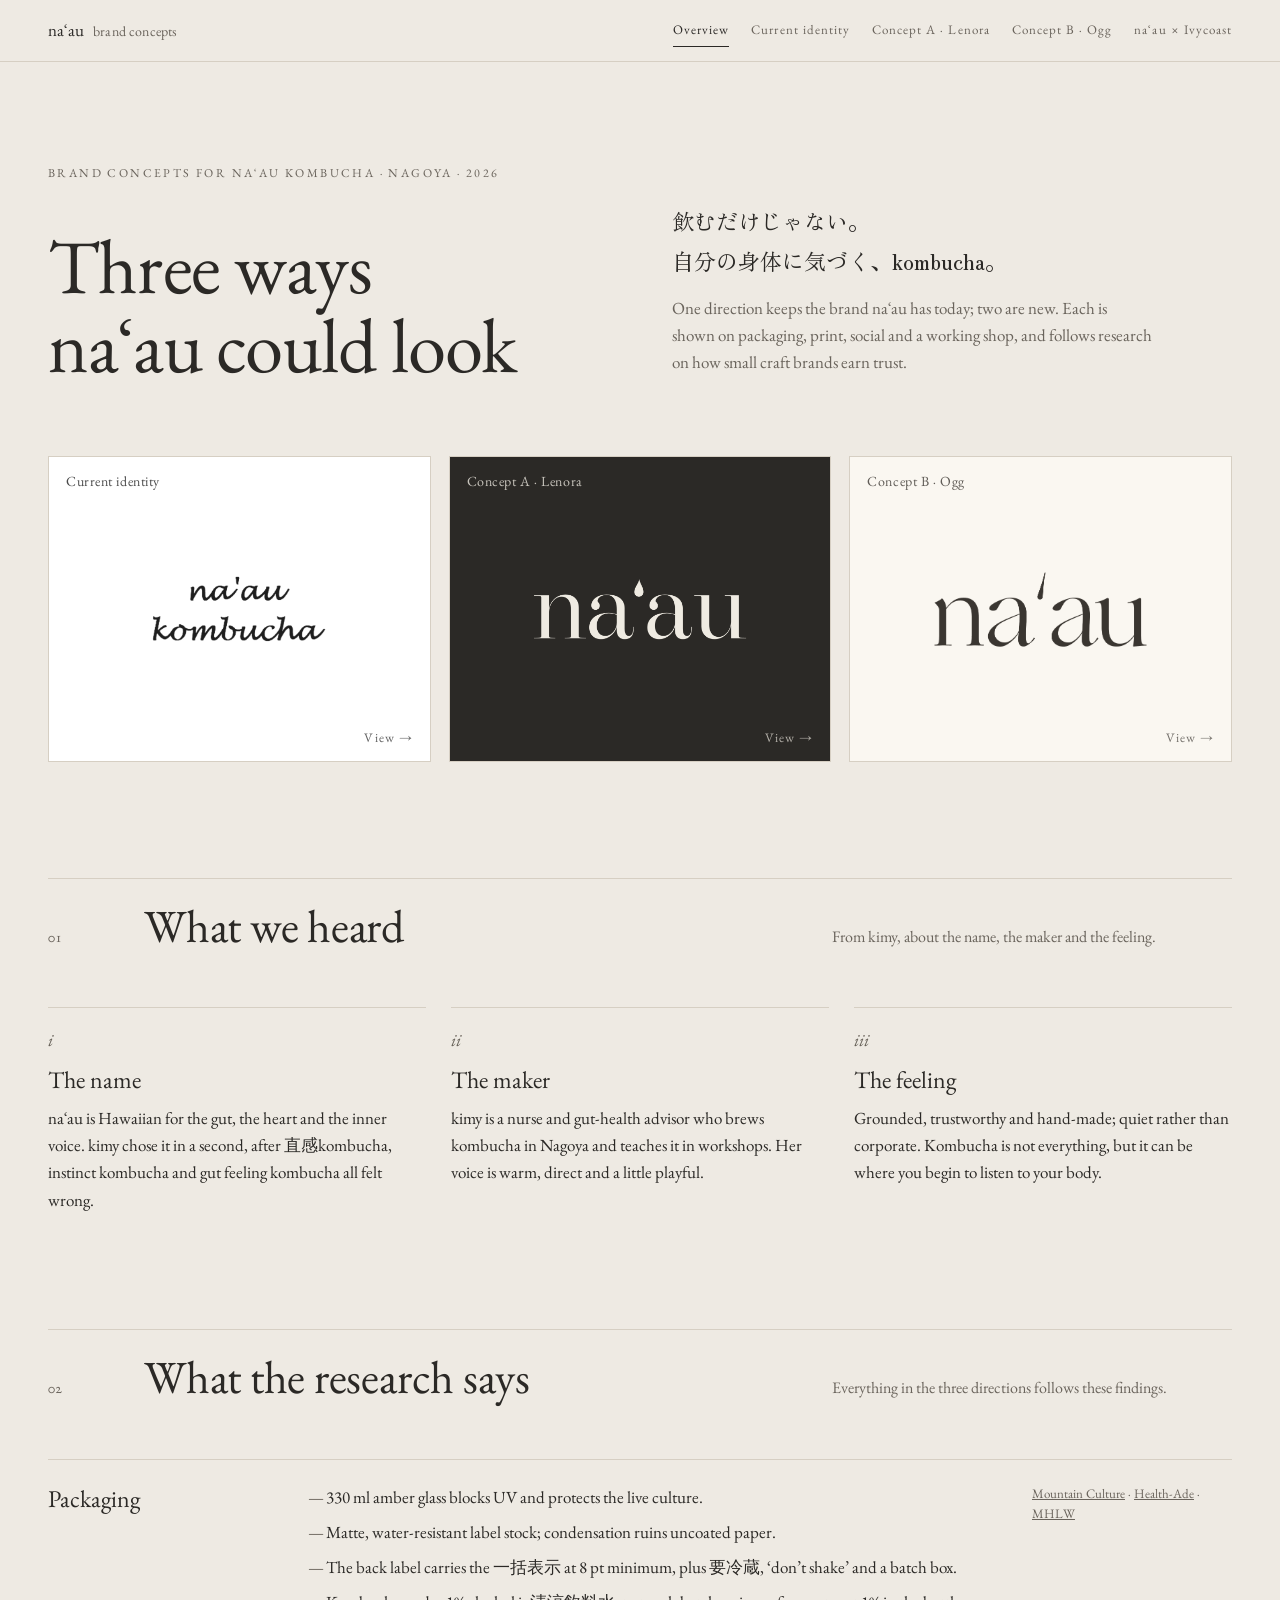
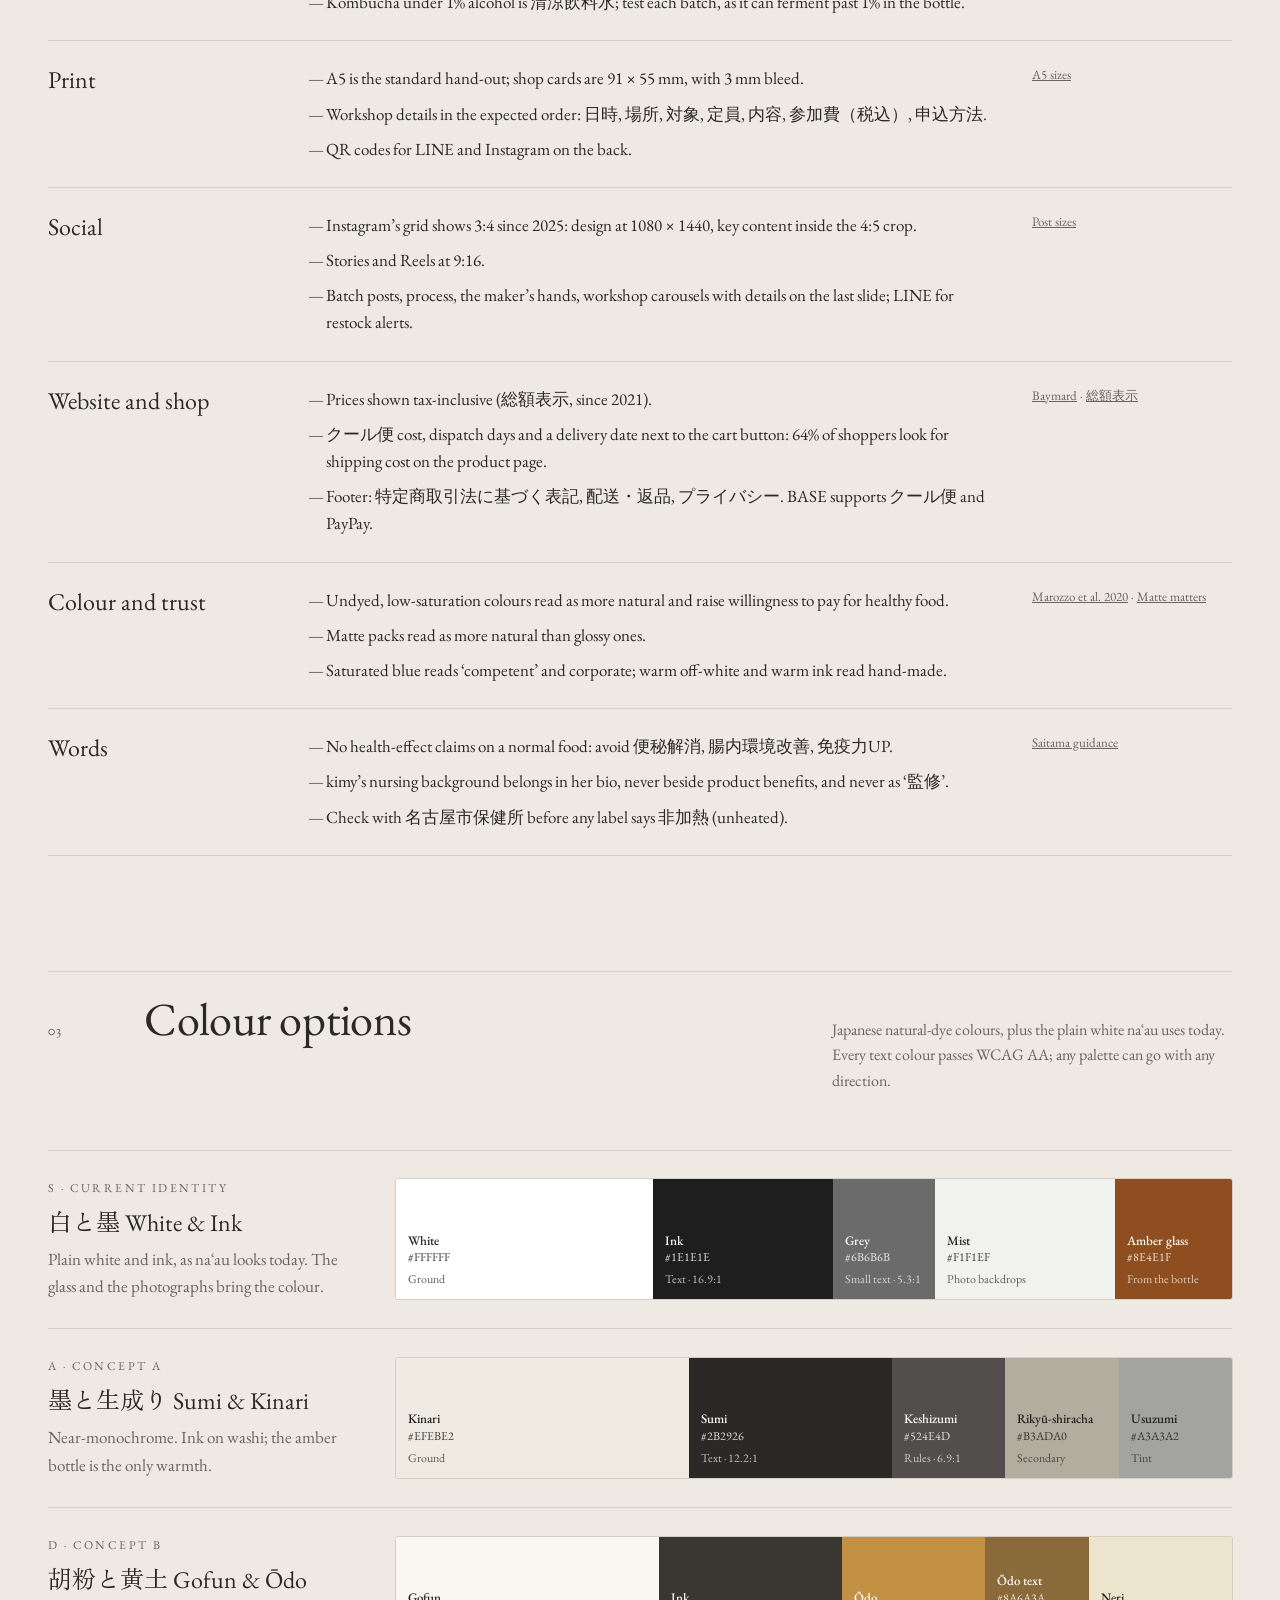
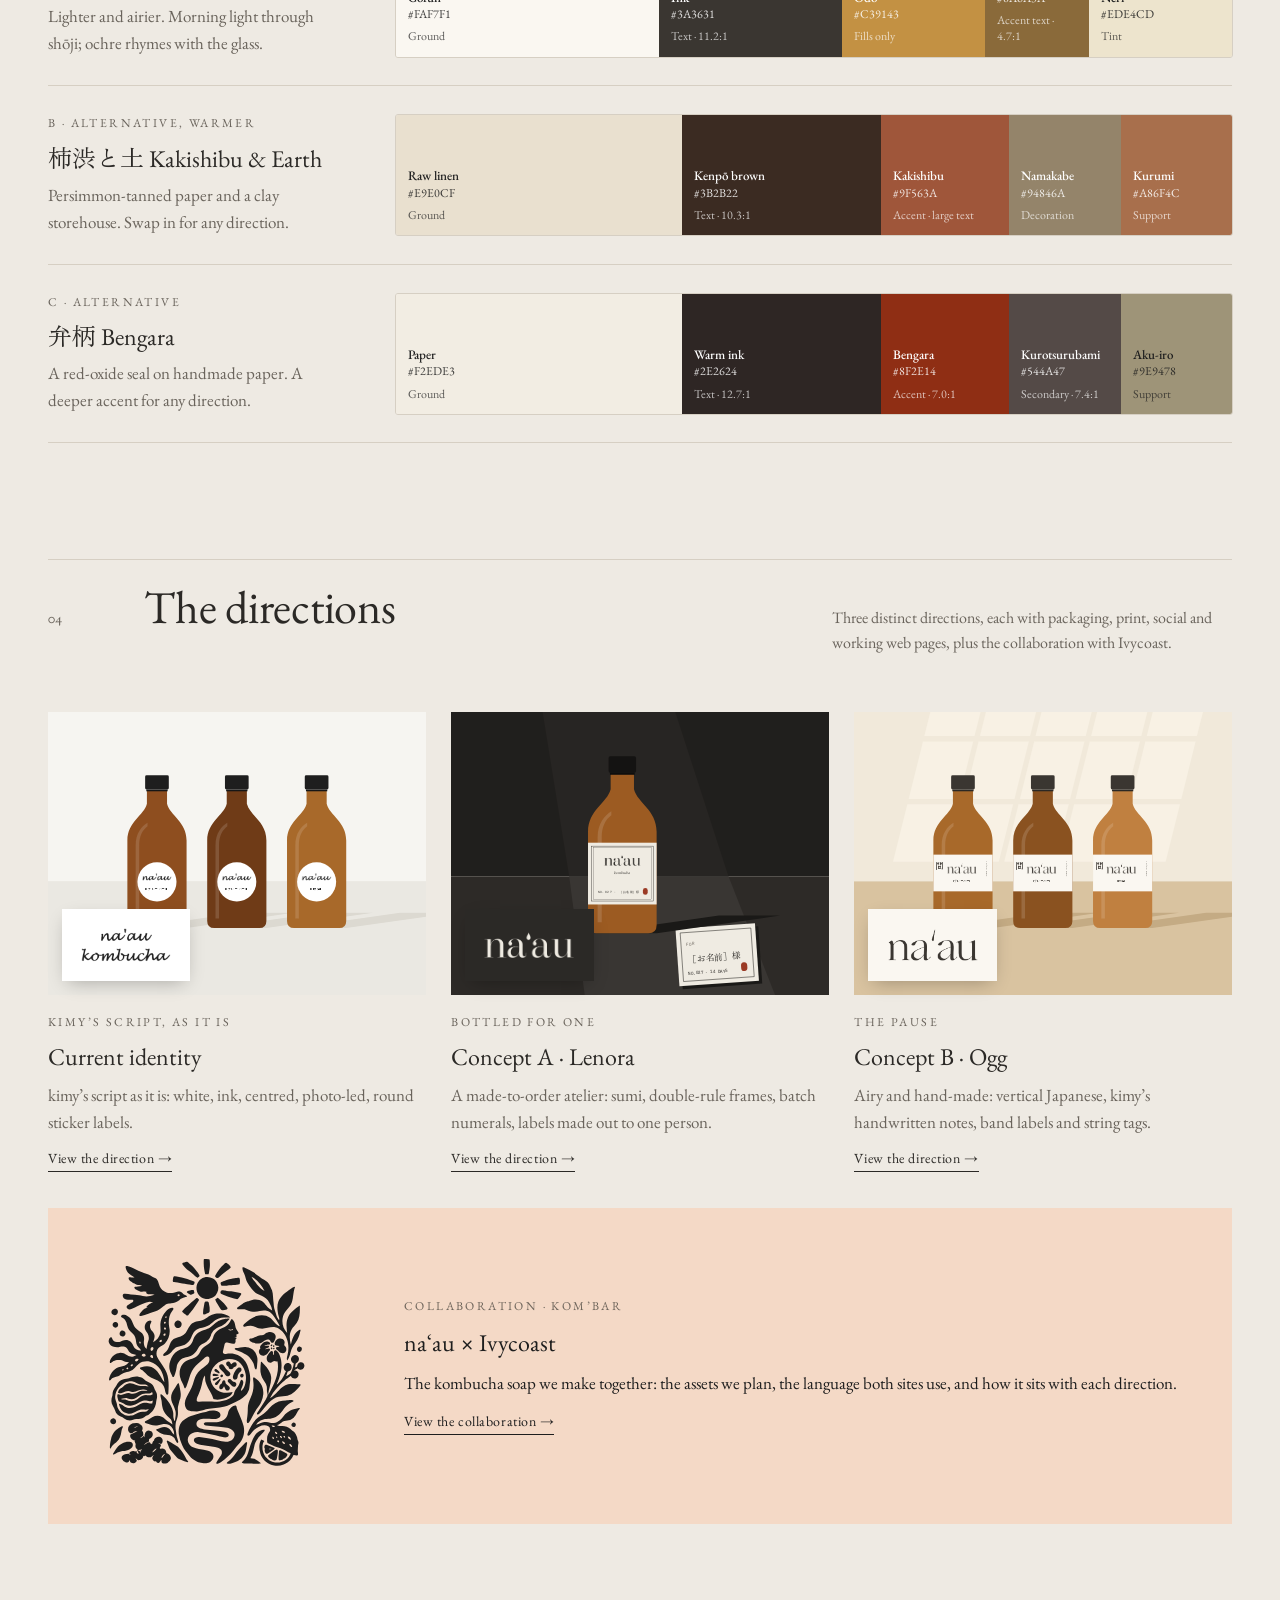
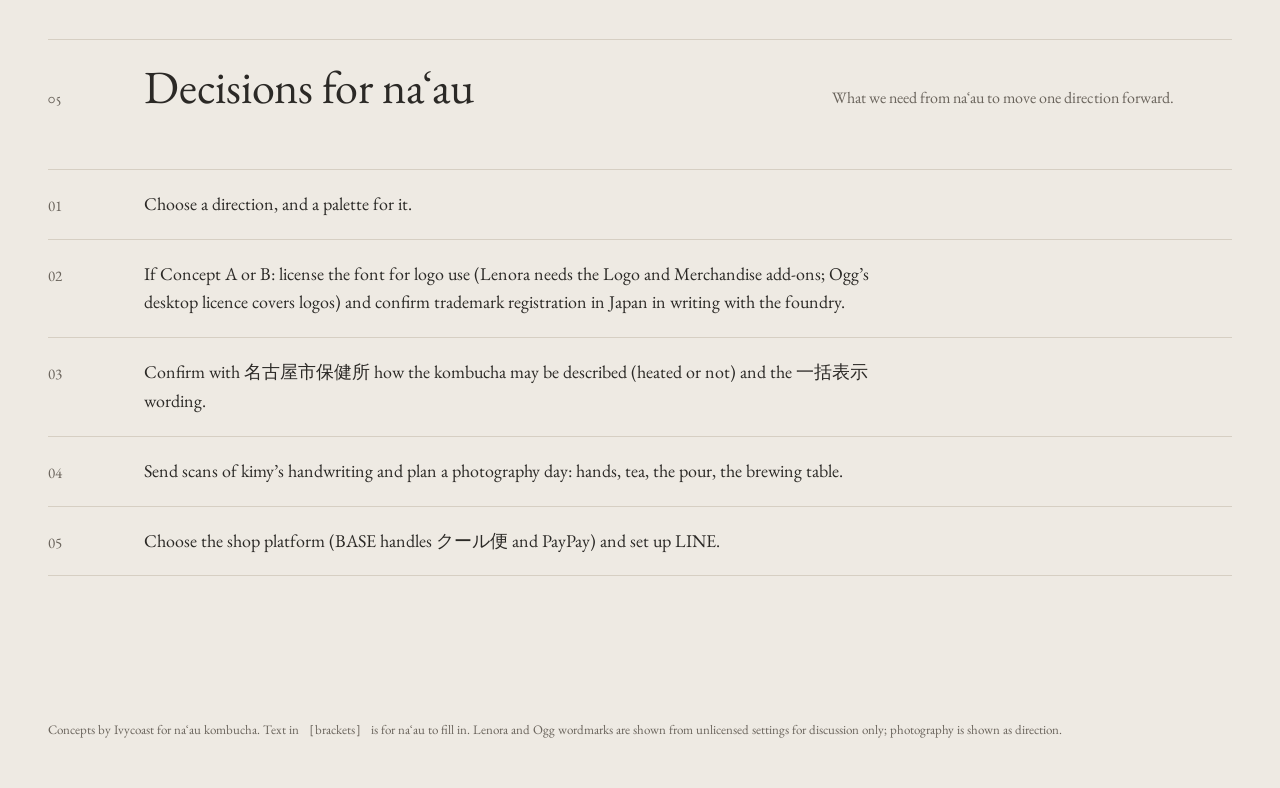
==== index.html @ 22cf8644 "Rework collab around the artwork's elements; own versions throughout - KOM'BAR artwork split into te" ====
<!doctype html><html lang="ja"><head><meta charset="utf-8"><meta name="viewport" content="width=device-width, initial-scale=1"><title>naʻau kombucha — brand concepts</title><link rel="preconnect" href="https://fonts.googleapis.com"><link rel="preconnect" href="https://fonts.gstatic.com" crossorigin><link href="https://fonts.googleapis.com/css2?family=EB+Garamond:ital,wght@0,400;0,500;1,400&family=Shippori+Mincho+B1:wght@500;700&family=Zen+Old+Mincho:wght@400;600;700&family=Zen+Kaku+Gothic+New:wght@300;400;500;700&family=Klee+One:wght@400;600&family=Yomogi&family=Inter:wght@400;500;700&family=IBM+Plex+Mono:wght@400;500&display=swap" rel="stylesheet"><link rel="stylesheet" href="assets/css/site.css"><meta name="description" content="Brand concepts for naʻau kombucha, Nagoya."></head><body class=""><svg width="0" height="0" style="position:absolute" aria-hidden="true"><defs><filter id="lino" x="-8%" y="-8%" width="116%" height="116%" color-interpolation-filters="sRGB"><feTurbulence type="fractalNoise" baseFrequency=".03" numOctaves="3" seed="4" result="w"/><feDisplacementMap in="SourceGraphic" in2="w" scale="5" xChannelSelector="R" yChannelSelector="G" result="ink"/><feTurbulence type="fractalNoise" baseFrequency=".22" numOctaves="3" seed="9" result="g"/><feColorMatrix in="g" type="matrix" values="0 0 0 0 0  0 0 0 0 0  0 0 0 0 0  -16 0 0 0 11.6" result="holes"/><feComposite in="ink" in2="holes" operator="in"/></filter><filter id="brush" x="-8%" y="-8%" width="116%" height="116%"><feTurbulence type="fractalNoise" baseFrequency=".06" numOctaves="2" seed="2" result="w"/><feDisplacementMap in="SourceGraphic" in2="w" scale="1.6" xChannelSelector="R" yChannelSelector="G"/></filter><filter id="seal" x="-8%" y="-8%" width="116%" height="116%"><feTurbulence type="fractalNoise" baseFrequency=".05" numOctaves="2" seed="11" result="w"/><feDisplacementMap in="SourceGraphic" in2="w" scale="2.2" xChannelSelector="R" yChannelSelector="G" result="ink"/><feTurbulence type="fractalNoise" baseFrequency=".3" numOctaves="3" seed="5" result="g"/><feColorMatrix in="g" type="matrix" values="0 0 0 0 0  0 0 0 0 0  0 0 0 0 0  -12 0 0 0 8.7" result="holes"/><feComposite in="ink" in2="holes" operator="in"/></filter></defs></svg><nav class="sitenav" aria-label="Concept sections"><div class="wrap"><a class="brand" href="index.html">naʻau <span>brand concepts</span></a><ul><li><a href="index.html" aria-current="page">Overview</a></li><li><a href="current.html">Current identity</a></li><li><a href="lenora.html">Concept A · Lenora</a></li><li><a href="ogg.html">Concept B · Ogg</a></li><li><a href="collab.html">naʻau × Ivycoast</a></li></ul></div></nav><header class="wrap" style="padding-top:clamp(56px,8vw,112px)"><p class="eyebrow">Brand concepts for naʻau kombucha · Nagoya · 2026</p><div style="display:grid; grid-template-columns:repeat(auto-fit,minmax(min(100%,420px),1fr)); gap:16px 64px; align-items:end; margin-top:18px"><h1 style="margin:0; font-weight:400; font-size:clamp(42px,6vw,84px); line-height:1.02; letter-spacing:-.01em">Three ways<br>naʻau could look</h1><div style="display:flex; flex-direction:column; gap:14px; padding-bottom:8px"><p class="jp" style="font-size:clamp(18px,1.8vw,22px); line-height:1.8">飲むだけじゃない。<br>自分の身体に気づく、kombucha。</p><p class="muted" style="max-width:480px">One direction keeps the brand naʻau has today; two are new. Each is shown on packaging, print, social and a working shop, and follows research on how small craft brands earn trust.</p></div></div><div class="covers"><a href="current.html" class="cover" style="background:#FFFFFF; color:#1E1E1E"><span class="cover-n">Current identity</span><img src="assets/logos/current-lockup-1e1e1e.png" alt="naʻau" style="width:46%; "><span class="cover-go">View →</span></a><a href="lenora.html" class="cover" style="background:#2B2926; color:#EFEBE2"><span class="cover-n">Concept A · Lenora</span><img src="assets/logos/lenora-efebe2.png" alt="naʻau" style="width:56%; "><span class="cover-go">View →</span></a><a href="ogg.html" class="cover" style="background:#FAF7F1; color:#3A3631"><span class="cover-n">Concept B · Ogg</span><img src="assets/logos/ogg-3a3631.png" alt="naʻau" style="width:56%; "><span class="cover-go">View →</span></a></div></header><section class="sec "><div class="wrap"><header class="sh"><span class="sh-n">01</span><h2>What we heard</h2><p>From kimy, about the name, the maker and the feeling.</p></header><div class="grid g3"><div class="heard"><span class="heard-n">i</span><h3>The name</h3><p>naʻau is Hawaiian for the gut, the heart and the inner voice. kimy chose it in a second, after 直感kombucha, instinct kombucha and gut feeling kombucha all felt wrong.</p></div><div class="heard"><span class="heard-n">ii</span><h3>The maker</h3><p>kimy is a nurse and gut-health advisor who brews kombucha in Nagoya and teaches it in workshops. Her voice is warm, direct and a little playful.</p></div><div class="heard"><span class="heard-n">iii</span><h3>The feeling</h3><p>Grounded, trustworthy and hand-made; quiet rather than corporate. Kombucha is not everything, but it can be where you begin to listen to your body.</p></div></div></div></section><section class="sec "><div class="wrap"><header class="sh"><span class="sh-n">02</span><h2>What the research says</h2><p>Everything in the three directions follows these findings.</p></header><div class="rows"><div class="rrow"><h3>Packaging</h3><ul><li>330 ml amber glass blocks UV and protects the live culture.</li><li>Matte, water-resistant label stock; condensation ruins uncoated paper.</li><li>The back label carries the 一括表示 at 8 pt minimum, plus 要冷蔵, ‘don’t shake’ and a batch box.</li><li>Kombucha under 1% alcohol is 清涼飲料水; test each batch, as it can ferment past 1% in the bottle.</li></ul><p class="src"><a href="https://www.bevnet.com/news/2019/mountain-culture-kombucha-launches-new-glass-bottle-design-from-ardagh-group" rel="noopener">Mountain Culture</a> · <a href="https://thedieline.com/before-after-health-ade-kombucha/" rel="noopener">Health-Ade</a> · <a href="https://www.mhlw.go.jp/content/11130500/000398573.pdf" rel="noopener">MHLW</a></p></div><div class="rrow"><h3>Print</h3><ul><li>A5 is the standard hand-out; shop cards are 91 × 55 mm, with 3 mm bleed.</li><li>Workshop details in the expected order: 日時, 場所, 対象, 定員, 内容, 参加費（税込）, 申込方法.</li><li>QR codes for LINE and Instagram on the back.</li></ul><p class="src"><a href="https://imitsu.jp/matome/printing/postcard-size-a5" rel="noopener">A5 sizes</a></p></div><div class="rrow"><h3>Social</h3><ul><li>Instagram’s grid shows 3:4 since 2025: design at 1080 × 1440, key content inside the 4:5 crop.</li><li>Stories and Reels at 9:16.</li><li>Batch posts, process, the maker’s hands, workshop carousels with details on the last slide; LINE for restock alerts.</li></ul><p class="src"><a href="https://www.inro.social/blog/instagram-post-size" rel="noopener">Post sizes</a></p></div><div class="rrow"><h3>Website and shop</h3><ul><li>Prices shown tax-inclusive (総額表示, since 2021).</li><li>クール便 cost, dispatch days and a delivery date next to the cart button: 64% of shoppers look for shipping cost on the product page.</li><li>Footer: 特定商取引法に基づく表記, 配送・返品, プライバシー. BASE supports クール便 and PayPay.</li></ul><p class="src"><a href="https://baymard.com/blog/show-shipping-costs-on-product-pages" rel="noopener">Baymard</a> · <a href="https://www.gov-online.go.jp/article/202104/entry-10238.html" rel="noopener">総額表示</a></p></div><div class="rrow"><h3>Colour and trust</h3><ul><li>Undyed, low-saturation colours read as more natural and raise willingness to pay for healthy food.</li><li>Matte packs read as more natural than glossy ones.</li><li>Saturated blue reads ‘competent’ and corporate; warm off-white and warm ink read hand-made.</li></ul><p class="src"><a href="https://openaccess.city.ac.uk/id/eprint/23205/" rel="noopener">Marozzo et al. 2020</a> · <a href="https://research.wu.ac.at/de/publications/matte-matters-when-matte-packaging-increases-perceptions-of-food--7/" rel="noopener">Matte matters</a></p></div><div class="rrow"><h3>Words</h3><ul><li>No health-effect claims on a normal food: avoid 便秘解消, 腸内環境改善, 免疫力UP.</li><li>kimy’s nursing background belongs in her bio, never beside product benefits, and never as ‘監修’.</li><li>Check with 名古屋市保健所 before any label says 非加熱 (unheated).</li></ul><p class="src"><a href="https://www.pref.saitama.lg.jp/documents/19134/620443.pdf" rel="noopener">Saitama guidance</a></p></div></div></div></section><section class="sec "><div class="wrap"><header class="sh"><span class="sh-n">03</span><h2>Colour options</h2><p>Japanese natural-dye colours, plus the plain white naʻau uses today. Every text colour passes WCAG AA; any palette can go with any direction.</p></header><div class="rows"><div class="prow"><div class="prow-h"><p class="eyebrow">S · Current identity</p><h3><span class="jp">白と墨</span> White & Ink</h3><p class="muted">Plain white and ink, as naʻau looks today. The glass and the photographs bring the colour.</p></div><div class="swatches"><div class="sw" style="flex:3; background:#FFFFFF; color:#1E1E1E"><b>White</b><span>#FFFFFF</span><em>Ground</em></div><div class="sw" style="flex:2; background:#1E1E1E; color:#FFFFFF"><b>Ink</b><span>#1E1E1E</span><em>Text · 16.9:1</em></div><div class="sw" style="flex:1; background:#6B6B6B; color:#FFFFFF"><b>Grey</b><span>#6B6B6B</span><em>Small text · 5.3:1</em></div><div class="sw" style="flex:2; background:#F1F1EF; color:#1E1E1E"><b>Mist</b><span>#F1F1EF</span><em>Photo backdrops</em></div><div class="sw" style="flex:1.2; background:#8E4E1F; color:#FFFFFF"><b>Amber glass</b><span>#8E4E1F</span><em>From the bottle</em></div></div></div><div class="prow"><div class="prow-h"><p class="eyebrow">A · Concept A</p><h3><span class="jp">墨と生成り</span> Sumi & Kinari</h3><p class="muted">Near-monochrome. Ink on washi; the amber bottle is the only warmth.</p></div><div class="swatches"><div class="sw" style="flex:3; background:#EFEBE2; color:#1E1E1E"><b>Kinari</b><span>#EFEBE2</span><em>Ground</em></div><div class="sw" style="flex:2; background:#2B2926; color:#FFFFFF"><b>Sumi</b><span>#2B2926</span><em>Text · 12.2:1</em></div><div class="sw" style="flex:1; background:#524E4D; color:#FFFFFF"><b>Keshizumi</b><span>#524E4D</span><em>Rules · 6.9:1</em></div><div class="sw" style="flex:1; background:#B3ADA0; color:#1E1E1E"><b>Rikyū-shiracha</b><span>#B3ADA0</span><em>Secondary</em></div><div class="sw" style="flex:1; background:#A3A3A2; color:#1E1E1E"><b>Usuzumi</b><span>#A3A3A2</span><em>Tint</em></div></div></div><div class="prow"><div class="prow-h"><p class="eyebrow">D · Concept B</p><h3><span class="jp">胡粉と黄土</span> Gofun & Ōdo</h3><p class="muted">Lighter and airier. Morning light through shōji; ochre rhymes with the glass.</p></div><div class="swatches"><div class="sw" style="flex:3; background:#FAF7F1; color:#1E1E1E"><b>Gofun</b><span>#FAF7F1</span><em>Ground</em></div><div class="sw" style="flex:2; background:#3A3631; color:#FFFFFF"><b>Ink</b><span>#3A3631</span><em>Text · 11.2:1</em></div><div class="sw" style="flex:1.5; background:#C39143; color:#FFFFFF"><b>Ōdo</b><span>#C39143</span><em>Fills only</em></div><div class="sw" style="flex:1; background:#8A6A3A; color:#FFFFFF"><b>Ōdo text</b><span>#8A6A3A</span><em>Accent text · 4.7:1</em></div><div class="sw" style="flex:1.5; background:#EDE4CD; color:#1E1E1E"><b>Neri</b><span>#EDE4CD</span><em>Tint</em></div></div></div><div class="prow"><div class="prow-h"><p class="eyebrow">B · Alternative, warmer</p><h3><span class="jp">柿渋と土</span> Kakishibu & Earth</h3><p class="muted">Persimmon-tanned paper and a clay storehouse. Swap in for any direction.</p></div><div class="swatches"><div class="sw" style="flex:3; background:#E9E0CF; color:#1E1E1E"><b>Raw linen</b><span>#E9E0CF</span><em>Ground</em></div><div class="sw" style="flex:2; background:#3B2B22; color:#FFFFFF"><b>Kenpō brown</b><span>#3B2B22</span><em>Text · 10.3:1</em></div><div class="sw" style="flex:1.2; background:#9F563A; color:#FFFFFF"><b>Kakishibu</b><span>#9F563A</span><em>Accent · large text</em></div><div class="sw" style="flex:1; background:#94846A; color:#FFFFFF"><b>Namakabe</b><span>#94846A</span><em>Decoration</em></div><div class="sw" style="flex:1; background:#A86F4C; color:#FFFFFF"><b>Kurumi</b><span>#A86F4C</span><em>Support</em></div></div></div><div class="prow"><div class="prow-h"><p class="eyebrow">C · Alternative</p><h3><span class="jp">弁柄</span> Bengara</h3><p class="muted">A red-oxide seal on handmade paper. A deeper accent for any direction.</p></div><div class="swatches"><div class="sw" style="flex:3; background:#F2EDE3; color:#1E1E1E"><b>Paper</b><span>#F2EDE3</span><em>Ground</em></div><div class="sw" style="flex:2; background:#2E2624; color:#FFFFFF"><b>Warm ink</b><span>#2E2624</span><em>Text · 12.7:1</em></div><div class="sw" style="flex:1.2; background:#8F2E14; color:#FFFFFF"><b>Bengara</b><span>#8F2E14</span><em>Accent · 7.0:1</em></div><div class="sw" style="flex:1; background:#544A47; color:#FFFFFF"><b>Kurotsurubami</b><span>#544A47</span><em>Secondary · 7.4:1</em></div><div class="sw" style="flex:1; background:#9E9478; color:#1E1E1E"><b>Aku-iro</b><span>#9E9478</span><em>Support</em></div></div></div></div></div></section><section class="sec "><div class="wrap"><header class="sh"><span class="sh-n">04</span><h2>The directions</h2><p>Three distinct directions, each with packaging, print, social and working web pages, plus the collaboration with Ivycoast.</p></header><div class="grid g3"><a href="current.html" class="dcard"><div style="position:relative"><div class="still" style="aspect-ratio:4/3; --pos:50% 50%"><svg viewBox="379 364 842 632" preserveAspectRatio="xMidYMid slice" role="img" aria-label="Photography direction: range"><rect width="1600" height="742" fill="#F6F5F1"/><rect y="742" width="1600" height="458" fill="#EAE8E2"/><polygon points="569,846 688,846 926,812 808,812" fill="#DCD9D1"/><g transform="translate(556.0,450.0) scale(1.32)"><path d="M12 300 H88 Q100 300 100 288 V152 C100 120 72 110 67 90 V68 H33 V90 C28 110 0 120 0 152 V288 Q0 300 12 300 Z" fill="#8E4E1F"/><path d="M14 160 C14 140 24 128 34 122 V128 C26 134 20 144 20 160 V284 H14 Z" fill="#9D663E"/><rect x="30" y="42" width="40" height="24" rx="2.5" fill="#1E1E1E"/><rect x="32" y="66" width="36" height="3" fill="#161616"/><circle cx="50" cy="222" r="33" fill="#FFFFFF"/><image href="assets/logos/current-naau-1e1e1e.png" x="25" y="207" width="50" height="13.2"/><text x="50" y="236" font-family="Zen Kaku Gothic New" font-size="4.6" letter-spacing="1" text-anchor="middle" fill="#1E1E1E">［フレーバー］</text></g><polygon points="747,846 866,846 1104,812 986,812" fill="#DCD9D1"/><g transform="translate(734.0,450.0) scale(1.32)"><path d="M12 300 H88 Q100 300 100 288 V152 C100 120 72 110 67 90 V68 H33 V90 C28 110 0 120 0 152 V288 Q0 300 12 300 Z" fill="#6F3B17"/><path d="M14 160 C14 140 24 128 34 122 V128 C26 134 20 144 20 160 V284 H14 Z" fill="#835637"/><rect x="30" y="42" width="40" height="24" rx="2.5" fill="#1E1E1E"/><rect x="32" y="66" width="36" height="3" fill="#161616"/><circle cx="50" cy="222" r="33" fill="#FFFFFF"/><image href="assets/logos/current-naau-1e1e1e.png" x="25" y="207" width="50" height="13.2"/><text x="50" y="236" font-family="Zen Kaku Gothic New" font-size="4.6" letter-spacing="1" text-anchor="middle" fill="#1E1E1E">［フレーバー］</text></g><polygon points="925,846 1044,846 1282,812 1164,812" fill="#DCD9D1"/><g transform="translate(912.0,450.0) scale(1.32)"><path d="M12 300 H88 Q100 300 100 288 V152 C100 120 72 110 67 90 V68 H33 V90 C28 110 0 120 0 152 V288 Q0 300 12 300 Z" fill="#A8692A"/><path d="M14 160 C14 140 24 128 34 122 V128 C26 134 20 144 20 160 V284 H14 Z" fill="#B47D47"/><rect x="30" y="42" width="40" height="24" rx="2.5" fill="#1E1E1E"/><rect x="32" y="66" width="36" height="3" fill="#161616"/><circle cx="50" cy="222" r="33" fill="#FFFFFF"/><image href="assets/logos/current-naau-1e1e1e.png" x="25" y="207" width="50" height="13.2"/><text x="50" y="236" font-family="Zen Kaku Gothic New" font-size="4.6" letter-spacing="1" text-anchor="middle" fill="#1E1E1E">［限定］</text></g></svg></div><div class="dcard-mark" style="background:#FFFFFF"><img src="assets/logos/current-lockup-1e1e1e.png" alt="naʻau" style="width:70%; "></div></div><p class="eyebrow">kimy’s script, as it is</p><h3>Current identity</h3><p class="muted">kimy’s script as it is: white, ink, centred, photo-led, round sticker labels.</p><span class="link">View the direction →</span></a><a href="lenora.html" class="dcard"><div style="position:relative"><div class="still" style="aspect-ratio:4/3; --pos:50% 50%"><svg viewBox="373 370 853 640" preserveAspectRatio="xMidYMid slice" role="img" aria-label="Photography direction: single"><rect width="1600" height="742" fill="#201F1D"/><rect y="742" width="1600" height="458" fill="#2D2A27"/><polygon points="520,0 760,0 1000,742 640,742" fill="#272523"/><polygon points="640,742 1000,742 1180,1200 700,1200" fill="#393633"/><g transform="translate(880,860) rotate(-4)"><rect x="7" y="7" width="180" height="130" fill="#1A1917"/><rect width="180" height="130" fill="#EFEBE2"/><rect x="10" y="10" width="160" height="110" fill="none" stroke="#2B2926" stroke-width="1.2"/><text x="22" y="40" font-family="IBM Plex Mono" font-size="10" letter-spacing="2" fill="#6E6860">FOR</text><text x="22" y="78" font-family="Zen Old Mincho" font-size="20" fill="#2B2926">［お名前］様</text><text x="22" y="106" font-family="IBM Plex Mono" font-size="10" letter-spacing="1" fill="#2B2926">NO.027 · 14 DAYS</text><rect x="142" y="86" width="14" height="20" rx="7" fill="#9B3A25"/></g><polygon points="698,870 838,870 1117,830 978,830" fill="#1A1917"/><g transform="translate(682.5,405.0) scale(1.55)"><path d="M12 300 H88 Q100 300 100 288 V152 C100 120 72 110 67 90 V68 H33 V90 C28 110 0 120 0 152 V288 Q0 300 12 300 Z" fill="#9C5B22"/><path d="M14 160 C14 140 24 128 34 122 V128 C26 134 20 144 20 160 V284 H14 Z" fill="#A97140"/><rect x="30" y="42" width="40" height="24" rx="2.5" fill="#141312"/><rect x="32" y="66" width="36" height="3" fill="#0F0E0D"/><rect x="0" y="168" width="100" height="90" fill="#EFEBE2"/><rect x="5" y="173" width="90" height="80" fill="none" stroke="#2B2926" stroke-width=".6"/><rect x="7.5" y="175.5" width="85" height="75" fill="none" stroke="#2B2926" stroke-width=".35"/><image href="assets/logos/lenora-2b2926.png" x="23" y="186" width="54" height="15.5"/><text x="50" y="213" font-family="EB Garamond" font-style="italic" font-size="6" text-anchor="middle" fill="#2B2926">kombucha</text><text x="14" y="242" font-family="IBM Plex Mono" font-size="3.8" letter-spacing=".6" fill="#2B2926">NO.027 · ［お名前］様</text><rect x="80" y="234" width="7" height="10" rx="3.5" fill="#9B3A25"/></g></svg></div><div class="dcard-mark" style="background:#2B2926"><img src="assets/logos/lenora-efebe2.png" alt="naʻau" style="width:70%; "></div></div><p class="eyebrow">Bottled for one</p><h3>Concept A · Lenora</h3><p class="muted">A made-to-order atelier: sumi, double-rule frames, batch numerals, labels made out to one person.</p><span class="link">View the direction →</span></a><a href="ogg.html" class="dcard"><div style="position:relative"><div class="still" style="aspect-ratio:4/3; --pos:50% 50%"><svg viewBox="379 364 842 632" preserveAspectRatio="xMidYMid slice" role="img" aria-label="Photography direction: range"><rect width="1600" height="742" fill="#F1E9DA"/><rect y="742" width="1600" height="458" fill="#D9C3A0"/><g transform="skewX(-14)"><rect x="640" y="150" width="112" height="128" fill="#F8F1E4"/><rect x="640" y="290" width="112" height="128" fill="#F8F1E4"/><rect x="640" y="430" width="112" height="128" fill="#F8F1E4"/><rect x="640" y="570" width="112" height="128" fill="#F8F1E4"/><rect x="764" y="150" width="112" height="128" fill="#F8F1E4"/><rect x="764" y="290" width="112" height="128" fill="#F8F1E4"/><rect x="764" y="430" width="112" height="128" fill="#F8F1E4"/><rect x="764" y="570" width="112" height="128" fill="#F8F1E4"/><rect x="888" y="150" width="112" height="128" fill="#F8F1E4"/><rect x="888" y="290" width="112" height="128" fill="#F8F1E4"/><rect x="888" y="430" width="112" height="128" fill="#F8F1E4"/><rect x="888" y="570" width="112" height="128" fill="#F8F1E4"/><rect x="1012" y="150" width="112" height="128" fill="#F8F1E4"/><rect x="1012" y="290" width="112" height="128" fill="#F8F1E4"/><rect x="1012" y="430" width="112" height="128" fill="#F8F1E4"/><rect x="1012" y="570" width="112" height="128" fill="#F8F1E4"/><rect x="1136" y="150" width="112" height="128" fill="#F8F1E4"/><rect x="1136" y="290" width="112" height="128" fill="#F8F1E4"/><rect x="1136" y="430" width="112" height="128" fill="#F8F1E4"/><rect x="1136" y="570" width="112" height="128" fill="#F8F1E4"/></g><polygon points="569,846 688,846 926,812 808,812" fill="#C4AB84"/><g transform="translate(556.0,450.0) scale(1.32)"><path d="M12 300 H88 Q100 300 100 288 V152 C100 120 72 110 67 90 V68 H33 V90 C28 110 0 120 0 152 V288 Q0 300 12 300 Z" fill="#A8692A"/><path d="M14 160 C14 140 24 128 34 122 V128 C26 134 20 144 20 160 V284 H14 Z" fill="#B47D47"/><rect x="30" y="42" width="40" height="24" rx="2.5" fill="#3A3631"/><rect x="32" y="66" width="36" height="3" fill="#2B2824"/><rect x="0" y="176" width="100" height="62" fill="#FAF7F1"/><text x="11" y="200" font-family="Zen Old Mincho" font-size="13" text-anchor="middle" fill="#3A3631">間</text><image href="assets/logos/ogg-3a3631.png" x="23" y="190" width="50" height="17.9"/><text x="48" y="222" font-family="Klee One" font-size="5.2" text-anchor="middle" fill="#3A3631">［フレーバー］</text><text x="91" y="187" font-family="Klee One" font-size="4.4" fill="#3A3631" style="writing-mode:vertical-rl">10/22 kimy</text></g><polygon points="747,846 866,846 1104,812 986,812" fill="#C4AB84"/><g transform="translate(734.0,450.0) scale(1.32)"><path d="M12 300 H88 Q100 300 100 288 V152 C100 120 72 110 67 90 V68 H33 V90 C28 110 0 120 0 152 V288 Q0 300 12 300 Z" fill="#8A5220"/><path d="M14 160 C14 140 24 128 34 122 V128 C26 134 20 144 20 160 V284 H14 Z" fill="#9A6A3F"/><rect x="30" y="42" width="40" height="24" rx="2.5" fill="#3A3631"/><rect x="32" y="66" width="36" height="3" fill="#2B2824"/><rect x="0" y="176" width="100" height="62" fill="#FAF7F1"/><text x="11" y="200" font-family="Zen Old Mincho" font-size="13" text-anchor="middle" fill="#3A3631">間</text><image href="assets/logos/ogg-3a3631.png" x="23" y="190" width="50" height="17.9"/><text x="48" y="222" font-family="Klee One" font-size="5.2" text-anchor="middle" fill="#3A3631">［フレーバー］</text><text x="91" y="187" font-family="Klee One" font-size="4.4" fill="#3A3631" style="writing-mode:vertical-rl">10/22 kimy</text></g><polygon points="925,846 1044,846 1282,812 1164,812" fill="#C4AB84"/><g transform="translate(912.0,450.0) scale(1.32)"><path d="M12 300 H88 Q100 300 100 288 V152 C100 120 72 110 67 90 V68 H33 V90 C28 110 0 120 0 152 V288 Q0 300 12 300 Z" fill="#C08040"/><path d="M14 160 C14 140 24 128 34 122 V128 C26 134 20 144 20 160 V284 H14 Z" fill="#C8915A"/><rect x="30" y="42" width="40" height="24" rx="2.5" fill="#3A3631"/><rect x="32" y="66" width="36" height="3" fill="#2B2824"/><rect x="0" y="176" width="100" height="62" fill="#FAF7F1"/><text x="11" y="200" font-family="Zen Old Mincho" font-size="13" text-anchor="middle" fill="#3A3631">間</text><image href="assets/logos/ogg-3a3631.png" x="23" y="190" width="50" height="17.9"/><text x="48" y="222" font-family="Klee One" font-size="5.2" text-anchor="middle" fill="#3A3631">［限定］</text><text x="91" y="187" font-family="Klee One" font-size="4.4" fill="#3A3631" style="writing-mode:vertical-rl">10/22 kimy</text></g></svg></div><div class="dcard-mark" style="background:#FAF7F1"><img src="assets/logos/ogg-3a3631.png" alt="naʻau" style="width:70%; "></div></div><p class="eyebrow">The pause</p><h3>Concept B · Ogg</h3><p class="muted">Airy and hand-made: vertical Japanese, kimy’s handwritten notes, band labels and string tags.</p><span class="link">View the direction →</span></a></div><a href="collab.html" class="collab-band"><img src="assets/collab/kombar-artwork.svg" alt="KOM’BAR artwork"><div><p class="eyebrow" style="color:#6E655B">Collaboration · KOM’BAR</p><h3>naʻau × Ivycoast</h3><p>The kombucha soap we make together: the assets we plan, the language both sites use, and how it sits with each direction.</p><span class="link">View the collaboration →</span></div></a></div></section><section class="sec "><div class="wrap"><header class="sh"><span class="sh-n">05</span><h2>Decisions for naʻau</h2><p>What we need from naʻau to move one direction forward.</p></header><ol class="decide"><li><span>01</span><p>Choose a direction, and a palette for it.</p></li><li><span>02</span><p>If Concept A or B: license the font for logo use (Lenora needs the Logo and Merchandise add-ons; Ogg’s desktop licence covers logos) and confirm trademark registration in Japan in writing with the foundry.</p></li><li><span>03</span><p>Confirm with 名古屋市保健所 how the kombucha may be described (heated or not) and the 一括表示 wording.</p></li><li><span>04</span><p>Send scans of kimy’s handwriting and plan a photography day: hands, tea, the pour, the brewing table.</p></li><li><span>05</span><p>Choose the shop platform (BASE handles クール便 and PayPay) and set up LINE.</p></li></ol></div></section><footer class="site"><div class="wrap">Concepts by Ivycoast for naʻau kombucha. Text in ［brackets］ is for naʻau to fill in. Lenora and Ogg wordmarks are shown from unlicensed settings for discussion only; photography is shown as direction.</div></footer></body></html>
---- assets/css/site.css ----
/* naʻau brand concepts — presentation site, v3 */

:root {
  --page: #EEEAE3;
  --paper: #F8F6F1;
  --ink: #2B2926;
  --muted: #6A645C;
  --rule: #D6CFC3;
  --plate: #E2DCD1;
  --lat: 'EB Garamond', serif;
  --jp: 'Zen Old Mincho', serif;
  --sans: 'Zen Kaku Gothic New', sans-serif;
  --hand: 'Klee One', cursive;
  --gut: clamp(16px, 4vw, 48px);
}

/* Direction tokens. --ground/--ink-d/--dark etc. describe the brand; --page/--plate the presentation around it. */
.d-current { --ground: #FFFFFF; --ink-d: #1E1E1E; --accent: #1E1E1E; --accent-text: #1E1E1E; --second: #6B6B6B; --support: #F1F1EF; --dark: #1E1E1E; --on-dark: #FFFFFF;
             --page: #FFFFFF; --paper: #F6F6F4; --rule: #E4E4E1; --muted: #6B6B6B; --ink: #1E1E1E; --plate: #F1F1EF; }
.d-lenora  { --ground: #EFEBE2; --ink-d: #2B2926; --accent: #6E6860; --accent-text: #6E6860; --second: #A39E95; --support: #3A3835; --dark: #2B2926; --on-dark: #EFEBE2;
             --page: #1F1E1C; --paper: #282624; --rule: #3A3835; --muted: #A39E95; --ink: #EFEBE2; --plate: #151413; }
.d-ogg     { --ground: #FAF7F1; --ink-d: #3A3631; --accent: #C39143; --accent-text: #8A6A3A; --second: #7A7268; --support: #EDE4CD; --dark: #3A3631; --on-dark: #FAF7F1;
             --page: #F3EEE3; --paper: #FAF7F1; --rule: #DDD3C3; --muted: #6E655B; --ink: #3A3631; --plate: #E6DCC9; }
.d-collab  { --page: #F6F2EC; --paper: #FFFFFF; --rule: #E2D9CE; --plate: #ECE5DB; --peach: #F4D9C6; --ink: #1E1E1E; --muted: #6E655B; }

* { box-sizing: border-box; }
html { scroll-behavior: smooth; -webkit-text-size-adjust: 100%; }
body { margin: 0; background: var(--page); color: var(--ink); font-family: var(--lat); font-size: 17px; line-height: 1.6; -webkit-font-smoothing: antialiased; }
img { max-width: 100%; display: block; }
a { color: inherit; }
a:hover { color: var(--accent-text, #8F2E14); }
:focus-visible { outline: 2px solid #8F2E14; outline-offset: 3px; }
p { margin: 0; }

.wrap { max-width: 1280px; margin: 0 auto; padding: 0 var(--gut); }
.eyebrow { font-family: var(--lat); font-size: 12px; letter-spacing: .2em; text-transform: uppercase; color: var(--muted); margin: 0; }
.jp { font-family: var(--jp); }
.hand { font-family: var(--hand); }
.vt { writing-mode: vertical-rl; }
.it { font-style: italic; }
.muted { color: var(--muted); }

/* ---------------------------------------------------------------- navigation */
.sitenav { position: sticky; top: 0; z-index: 10; background: color-mix(in srgb, var(--page) 92%, transparent); backdrop-filter: blur(8px); border-bottom: 1px solid var(--rule); }
.sitenav .wrap { display: flex; flex-wrap: wrap; gap: 8px 28px; align-items: center; justify-content: space-between; padding-top: 14px; padding-bottom: 14px; }
.sitenav .brand { font-size: 17px; text-decoration: none; letter-spacing: .01em; }
.sitenav .brand span { color: var(--muted); font-size: 14px; margin-left: 6px; }
.sitenav ul { list-style: none; display: flex; flex-wrap: wrap; gap: 4px 22px; margin: 0; padding: 0; }
.sitenav li a { font-size: 13px; letter-spacing: .08em; text-decoration: none; color: var(--muted); padding: 6px 0; display: inline-block; }
.sitenav li a[aria-current="page"] { color: var(--ink); box-shadow: inset 0 -1px 0 var(--ink); }

/* ---------------------------------------------------------------- sections */
.sec { padding: clamp(64px, 9vw, 128px) 0 0; }
.sec:last-of-type { padding-bottom: clamp(64px, 9vw, 128px); }
.sh { display: grid; grid-template-columns: 64px minmax(0, 1fr) minmax(0, 400px); gap: 8px 32px; align-items: baseline; border-top: 1px solid var(--rule); padding-top: 22px; margin-bottom: clamp(32px, 4.5vw, 56px); }
.sh-n { font-size: 15px; color: var(--muted); font-variant-numeric: oldstyle-nums; }
.sh h2 { margin: 0; font-weight: 400; font-size: clamp(30px, 3.6vw, 48px); line-height: 1.1; letter-spacing: -.005em; }
.sh p { color: var(--muted); font-size: 16px; line-height: 1.6; }
@media (max-width: 860px) { .sh { grid-template-columns: 40px minmax(0, 1fr); } .sh p { grid-column: 2; } }

.sub { display: flex; justify-content: space-between; align-items: baseline; gap: 16px; margin: clamp(40px, 5vw, 64px) 0 18px; }
.sub h3 { margin: 0; font-weight: 500; font-size: 19px; }
.sub p { color: var(--muted); font-size: 15px; }

.grid { display: grid; gap: clamp(16px, 2vw, 28px); }
.g2 { grid-template-columns: repeat(auto-fit, minmax(min(100%, 420px), 1fr)); }
.g3 { grid-template-columns: repeat(auto-fit, minmax(min(100%, 300px), 1fr)); }
.g4 { grid-template-columns: repeat(auto-fit, minmax(min(100%, 230px), 1fr)); }
.g-wide { grid-template-columns: minmax(0, 2fr) minmax(0, 1fr); }
@media (max-width: 860px) { .g-wide { grid-template-columns: minmax(0, 1fr); } }

/* ---------------------------------------------------------------- plates and captions */
.pf { margin: 0; display: flex; flex-direction: column; gap: 14px; min-width: 0; }
.pf figcaption { display: flex; flex-direction: column; gap: 2px; font-size: 15px; line-height: 1.45; }
.pf figcaption b { font-weight: 500; color: var(--ink); }
.pf figcaption span { color: var(--muted); }
.plate { position: relative; overflow: hidden; background: var(--plate); display: flex; align-items: center; justify-content: center; gap: 5%; }

/* artboards: [[n]] units are container units of a 1000-wide board */
.ab { position: relative; container-type: inline-size; overflow: hidden; flex-shrink: 0; background: var(--ground); color: var(--ink-d); }
.ab.sheet { box-shadow: 0 1px 1px rgba(0, 0, 0, .06), 0 8px 18px -6px rgba(0, 0, 0, .14), 0 28px 50px -20px rgba(0, 0, 0, .22); }
.d-lenora .ab.sheet { box-shadow: 0 1px 1px rgba(0, 0, 0, .3), 0 10px 24px -6px rgba(0, 0, 0, .5), 0 30px 60px -20px rgba(0, 0, 0, .6); }
.ab.flat { box-shadow: none; }
.ab > * { position: absolute; margin: 0; }
.ab .fill { inset: 0; }
.ab dl { display: grid; grid-template-columns: auto 1fr; margin: 0; }
.ab dd { margin: 0; }
.ab .row { display: flex; align-items: center; }
.ab .col { display: flex; flex-direction: column; }

/* stills: SVG photography direction */
.still { position: relative; overflow: hidden; width: 100%; }
.still svg { position: absolute; inset: 0; width: 100%; height: 100%; display: block; }
.still-cap { position: absolute; left: 14px; bottom: 10px; font-family: var(--lat); font-size: 11px; letter-spacing: .14em; text-transform: uppercase; }
.ab .still-cap { display: none; }

/* social */
.post { aspect-ratio: 3 / 4; }
.story { aspect-ratio: 9 / 16; }
.safe { position: absolute; left: 0; right: 0; top: 50%; aspect-ratio: 4 / 5; transform: translateY(-50%); border: 1px dashed rgba(143, 46, 20, .7); pointer-events: none; display: none; z-index: 5; }
.show-safe .safe { display: block; }
.soc { display: grid; grid-template-columns: repeat(3, minmax(0, 1fr)) minmax(0, .85fr); gap: clamp(12px, 1.6vw, 22px); align-items: start; }
@media (max-width: 900px) { .soc { grid-template-columns: repeat(2, minmax(0, 1fr)); } }
.toggle { font: inherit; font-size: 13px; letter-spacing: .08em; background: transparent; border: 1px solid var(--rule); padding: 10px 16px; cursor: pointer; color: var(--ink); min-height: 44px; }
.toggle[aria-pressed="true"] { border-color: var(--ink); }

/* palette */
.swatches { display: flex; height: clamp(150px, 16vw, 210px); border-radius: 2px; overflow: hidden; outline: 1px solid var(--rule); }
.sw { position: relative; min-width: 0; padding: 12px; display: flex; flex-direction: column; justify-content: flex-end; font-size: 12px; line-height: 1.35; }
.sw b { font-weight: 500; font-size: 13px; }
.sw span { opacity: .85; font-variant-numeric: tabular-nums; }
.sw em { font-style: normal; opacity: .7; margin-top: 6px; }
.swnote { margin-top: 12px; color: var(--muted); font-size: 14px; }
@media (max-width: 640px) { .swatches { flex-direction: column; height: auto; } .sw { min-height: 64px; flex: none !important; } }

/* type specimen */
.spec { display: grid; grid-template-columns: repeat(auto-fit, minmax(min(100%, 260px), 1fr)); gap: 1px; background: var(--rule); border: 1px solid var(--rule); margin-top: clamp(16px, 2vw, 28px); }
.spec > div { background: var(--page); padding: 22px 24px 24px; display: flex; flex-direction: column; gap: 12px; min-width: 0; }
.spec .eyebrow { font-size: 11px; }

/* web previews */
.pv { display: grid; grid-template-columns: minmax(0, 1fr) minmax(220px, 300px); gap: clamp(20px, 3vw, 44px); align-items: end; }
@media (max-width: 860px) { .pv { grid-template-columns: minmax(0, 1fr); } .pv-phone { max-width: 300px; } }
.browser { border-radius: 8px; overflow: hidden; background: var(--paper); box-shadow: 0 0 0 1px var(--rule), 0 24px 50px -24px rgba(0, 0, 0, .3); }
.browser-bar { height: 34px; display: flex; align-items: center; gap: 6px; padding: 0 12px; border-bottom: 1px solid var(--rule); }
.browser-bar i { width: 9px; height: 9px; border-radius: 50%; background: var(--rule); }
.browser-bar span { margin: 0 auto; font-size: 11px; color: var(--muted); letter-spacing: .06em; transform: translateX(-20px); }
.browser-view { position: relative; overflow: hidden; aspect-ratio: 16 / 10.4; }
.phone { border-radius: 34px; padding: 10px; background: #111; box-shadow: 0 24px 50px -20px rgba(0, 0, 0, .45); }
.phone-view { position: relative; overflow: hidden; border-radius: 25px; aspect-ratio: 390 / 800; background: #fff; }
.browser-view iframe, .phone-view iframe { position: absolute; top: 0; left: 0; border: 0; transform-origin: 0 0; pointer-events: none; background: #fff; }

/* buttons */
.btn { display: inline-flex; align-items: center; justify-content: center; min-height: 46px; padding: 10px 20px; border: 1px solid currentColor; text-decoration: none; font-size: 13px; letter-spacing: .12em; text-transform: uppercase; background: transparent; color: inherit; cursor: pointer; font-family: inherit; }

/* notes */
.notes { display: grid; grid-template-columns: 64px minmax(0, 1fr); gap: 8px 32px; border-top: 1px solid var(--rule); padding-top: 22px; color: var(--muted); font-size: 15px; }
.notes p + p { margin-top: 8px; }
@media (max-width: 860px) { .notes { grid-template-columns: minmax(0, 1fr); } }
footer.site { padding: 28px 0 48px; color: var(--muted); font-size: 13px; }

/* mock shop pages */
.shop details summary { cursor: pointer; padding: 14px 0; list-style: none; }
.shop details summary::-webkit-details-marker { display: none; }
.shop details summary::after { content: "+"; float: right; }
.shop details[open] summary::after { content: "−"; }
.shop details p { padding: 0 0 14px; font-size: 14px; line-height: 2; }
.shop input { font: inherit; }
.shop a { text-decoration: none; }

/* ---------------------------------------------------------------- overview */
.covers { display: grid; grid-template-columns: repeat(3, minmax(0, 1fr)); gap: clamp(10px, 1.4vw, 18px); margin-top: clamp(40px, 6vw, 72px); }
@media (max-width: 760px) { .covers { grid-template-columns: minmax(0, 1fr); } }
.cover { position: relative; aspect-ratio: 4 / 3.2; display: flex; align-items: center; justify-content: center; text-decoration: none; outline: 1px solid var(--rule); outline-offset: -1px; transition: transform .3s ease; }
.cover:hover { transform: translateY(-3px); color: inherit; }
.cover-n { position: absolute; left: 18px; top: 14px; font-size: 14px; letter-spacing: .04em; opacity: .8; }
.cover-go { position: absolute; right: 18px; bottom: 14px; font-size: 13px; letter-spacing: .08em; opacity: .7; }
.heard { border-top: 1px solid var(--rule); padding-top: 18px; display: flex; flex-direction: column; gap: 10px; }
.heard-n { font-style: italic; color: var(--muted); font-size: 18px; }
.heard h3, .rrow h3, .prow h3, .dcard h3, .collab-band h3 { margin: 0; font-weight: 400; font-size: 24px; line-height: 1.25; }
.rows { border-bottom: 1px solid var(--rule); }
.rrow { display: grid; grid-template-columns: minmax(0, 220px) minmax(0, 1fr) minmax(0, 200px); gap: 8px 40px; padding: 24px 0; border-top: 1px solid var(--rule); }
.rrow ul { margin: 0; padding: 0; list-style: none; display: flex; flex-direction: column; gap: 8px; }
.rrow li { padding-left: 18px; position: relative; }
.rrow li::before { content: "—"; position: absolute; left: 0; color: var(--muted); }
.rrow .src { font-size: 13px; color: var(--muted); }
@media (max-width: 860px) { .rrow { grid-template-columns: minmax(0, 1fr); } }
.prow { display: grid; grid-template-columns: minmax(0, 300px) minmax(0, 1fr); gap: 16px 48px; padding: 28px 0; border-top: 1px solid var(--rule); align-items: center; }
.prow-h { display: flex; flex-direction: column; gap: 8px; }
.prow .swatches { height: 120px; }
@media (max-width: 860px) { .prow { grid-template-columns: minmax(0, 1fr); } }
.dcard { display: flex; flex-direction: column; gap: 10px; text-decoration: none; }
.dcard .still { margin-bottom: 8px; }
.dcard-mark { position: absolute; left: 14px; bottom: 22px; width: 34%; aspect-ratio: 16 / 9; display: flex; align-items: center; justify-content: center; box-shadow: 0 6px 18px -6px rgba(0, 0, 0, .3); }
.link { font-size: 14px; letter-spacing: .04em; border-bottom: 1px solid currentColor; align-self: flex-start; padding-bottom: 2px; }
.collab-band { margin-top: clamp(20px, 3vw, 36px); display: grid; grid-template-columns: minmax(0, 260px) minmax(0, 1fr); gap: 20px 48px; align-items: center; background: #F4D9C6; color: #1E1E1E; padding: clamp(24px, 4vw, 48px); text-decoration: none; }
.collab-band img { width: 100%; max-width: 220px; }
.collab-band div { display: flex; flex-direction: column; gap: 12px; }
@media (max-width: 640px) { .collab-band { grid-template-columns: minmax(0, 1fr); } }
.decide { list-style: none; margin: 0; padding: 0; border-bottom: 1px solid var(--rule); }
.decide li { display: grid; grid-template-columns: 64px minmax(0, 760px); gap: 8px 32px; padding: 20px 0; border-top: 1px solid var(--rule); font-size: 18px; }
.decide span { color: var(--muted); font-size: 15px; padding-top: 4px; }

/* ---------------------------------------------------------------- collaboration: in the KOM'BAR package's language */
.kb { background: var(--peach); color: #1E1E1E; }
.kb-grid { display: grid; grid-template-columns: auto minmax(0, 1.25fr) minmax(0, 1fr); gap: clamp(20px, 4vw, 64px); align-items: stretch; padding-top: clamp(40px, 6vw, 80px); padding-bottom: clamp(40px, 6vw, 80px); min-height: min(86vh, 820px); }
.kb-name { writing-mode: vertical-rl; text-orientation: sideways; transform: rotate(180deg); white-space: nowrap; font-family: Inter, sans-serif; font-weight: 700; font-size: clamp(64px, 9.4vw, 150px); line-height: .82; letter-spacing: .005em; align-self: end; }
.kb-art { align-self: center; }
.kb-side { display: flex; flex-direction: column; justify-content: space-between; gap: 32px; }
.kb-eyebrow { font-family: Inter, sans-serif; font-size: 12px; letter-spacing: .22em; text-transform: uppercase; }
.kb-mid { display: flex; flex-direction: column; gap: 14px; }
.kb-jp { font-family: var(--sans); font-weight: 700; font-size: clamp(22px, 2.2vw, 30px); line-height: 1.5; }
.kb-en { font-size: 18px; line-height: 1.55; max-width: 340px; }
.kb-foot { display: flex; flex-direction: column; align-items: flex-end; gap: 28px; }
.kb-caps { font-family: Inter, sans-serif; font-size: 13px; letter-spacing: .22em; line-height: 1.9; text-align: right; }
.kb-lock { display: flex; flex-direction: column; align-items: flex-end; gap: 12px; }
@media (max-width: 860px) {
  .kb-grid { grid-template-columns: auto minmax(0, 1fr); min-height: 0; }
  .kb-side { grid-column: 1 / -1; }
  .kb-foot { flex-direction: row; justify-content: space-between; align-items: flex-end; flex-wrap: wrap; }
  .kb-caps { text-align: left; }
}
.kb-intro { display: grid; grid-template-columns: minmax(0, 1.4fr) minmax(0, 1fr); gap: 24px clamp(32px, 6vw, 96px); padding-top: clamp(56px, 8vw, 104px); align-items: start; }
.kb-lead { font-size: clamp(24px, 2.5vw, 34px); line-height: 1.35; }
.toc { list-style: none; margin: 18px 0 0; padding: 0; border-bottom: 1px solid var(--rule); }
.toc a { display: flex; gap: 18px; padding: 9px 0; border-top: 1px solid var(--rule); text-decoration: none; font-size: 16px; }
.toc span { color: var(--muted); font-size: 14px; width: 24px; }
@media (max-width: 860px) { .kb-intro { grid-template-columns: minmax(0, 1fr); } }

.pair { display: grid; grid-template-columns: minmax(0, 1fr) auto minmax(0, 1fr); gap: 24px clamp(24px, 4vw, 56px); align-items: start; }
.side { display: flex; flex-direction: column; gap: 20px; }
.side-mark { height: 64px; display: flex; align-items: center; gap: 14px; }
.side-lead { font-size: clamp(22px, 2.2vw, 28px); line-height: 1.35; }
.join { font-size: 40px; color: var(--muted); line-height: 64px; }
@media (max-width: 860px) { .pair { grid-template-columns: minmax(0, 1fr); } .join { line-height: 1; } }
.facts { display: grid; grid-template-columns: minmax(90px, auto) minmax(0, 1fr); margin: 0; border-bottom: 1px solid var(--rule); }
.facts dt, .facts dd { margin: 0; padding: 11px 0; border-top: 1px solid var(--rule); font-size: 15px; }
.facts dt { color: var(--muted); padding-right: 24px; }
.facts-lg dt, .facts-lg dd { font-size: 16px; padding: 13px 0; }
.shared { margin-top: clamp(40px, 5vw, 64px); background: var(--peach); padding: clamp(24px, 4vw, 48px); }
.shared-grid { display: grid; grid-template-columns: repeat(4, minmax(0, 1fr)); gap: 24px clamp(20px, 3vw, 40px); margin-top: 22px; }
.shared-grid > div { display: flex; flex-direction: column; gap: 6px; border-top: 1px solid rgba(30, 30, 30, .25); padding-top: 16px; }
.shared-grid .jp { font-size: 34px; line-height: 1.2; }
.shared-grid h3 { margin: 6px 0 0; font-weight: 500; font-size: 18px; }
.shared-grid p { font-size: 15px; color: #3E3833; }
@media (max-width: 860px) { .shared-grid { grid-template-columns: repeat(2, minmax(0, 1fr)); } }

.lang { display: grid; grid-template-columns: minmax(0, 1.2fr) minmax(0, 1fr); gap: 40px clamp(32px, 6vw, 96px); }
@media (max-width: 860px) { .lang { grid-template-columns: minmax(0, 1fr); } }
.lang-voice { font-size: clamp(20px, 1.9vw, 24px); line-height: 1.5; }
.lang-voice b { font-weight: 500; }
.lang-h { margin: 36px 0 12px; font-weight: 500; font-size: 17px; }
.lines { border-bottom: 1px solid var(--rule); }
.lines > div { border-top: 1px solid var(--rule); padding: 16px 0; }
.lines .jp { font-size: 20px; }
.lines .it { color: var(--muted); margin-top: 4px; }
.words { list-style: none; margin: 0; padding: 0; border-bottom: 1px solid var(--rule); }
.words li { border-top: 1px solid var(--rule); padding: 12px 0 12px 30px; position: relative; font-size: 16px; }
.words li::before { position: absolute; left: 2px; top: 12px; font-family: var(--sans); }
.words.ok li::before { content: "○"; color: #4E6B4E; }
.words.no li::before { content: "×"; color: #8F2E14; }
.roles { display: grid; grid-template-columns: repeat(3, minmax(0, 1fr)); gap: 0; border-top: 1px solid var(--rule); }
.roles > div { padding: 22px clamp(16px, 2vw, 28px) 28px 0; display: flex; flex-direction: column; gap: 14px; }
.roles > div + div { border-left: 1px solid var(--rule); padding-left: clamp(16px, 2vw, 28px); }
.roles .together { background: var(--peach); padding-left: clamp(16px, 2vw, 28px); }
.roles h3 { margin: 0; font-weight: 500; font-size: 18px; }
.roles ul { margin: 0; padding: 0; list-style: none; display: flex; flex-direction: column; gap: 10px; font-size: 16px; }
@media (max-width: 860px) { .roles { grid-template-columns: minmax(0, 1fr); } .roles > div + div { border-left: 0; border-top: 1px solid var(--rule); padding-left: 0; } .roles .together { padding-left: 16px; } }

/* ---------------------------------------------------------------- ink and paper */
.mono { font-family: 'IBM Plex Mono', monospace; }
.d-lenora .ab::after, .d-ogg .ab::after, .d-collab .ab::after, .grain::after {
  content: ""; position: absolute; inset: 0; pointer-events: none; z-index: 4; opacity: .38; mix-blend-mode: multiply;
  background-image: url("data:image/svg+xml;utf8,<svg xmlns='http://www.w3.org/2000/svg' width='220' height='220'><filter id='n'><feTurbulence type='fractalNoise' baseFrequency='.85' numOctaves='2' stitchTiles='stitch'/><feColorMatrix values='0 0 0 0 .5  0 0 0 0 .45  0 0 0 0 .4  0 0 0 .55 0'/></filter><rect width='100%' height='100%' filter='url(%23n)'/></svg>");
}
.d-lenora .ab::after { mix-blend-mode: soft-light; opacity: .55; }
.spread { display: flex; justify-content: space-between; font-family: 'IBM Plex Mono', monospace; text-transform: uppercase; }
.spec-rows { display: grid; grid-template-columns: auto 1fr; font-family: 'IBM Plex Mono', monospace; }
.spec-rows > * { border-top: 1px solid currentColor; }

.pen { font-family: 'Yomogi', cursive; color: #B8352B; }
.film { position: relative; }
.film::after { content: ""; position: absolute; inset: 0; pointer-events: none; opacity: .5; mix-blend-mode: multiply;
  background-image: url("data:image/svg+xml;utf8,<svg xmlns='http://www.w3.org/2000/svg' width='180' height='180'><filter id='n'><feTurbulence type='fractalNoise' baseFrequency='1.1' numOctaves='2' stitchTiles='stitch'/><feColorMatrix values='0 0 0 0 .4  0 0 0 0 .36  0 0 0 0 .3  0 0 0 .7 0'/></filter><rect width='100%' height='100%' filter='url(%23n)'/></svg>"); }

@media (max-width: 640px) { .sitenav { position: static; } }

/* ---------------------------------------------------------------- collaboration v3 */
.kb-wm { align-self: stretch; width: clamp(48px, 6.2vw, 92px); display: flex; align-items: center; }
.kb-wm svg { height: 100%; width: auto !important; max-height: 640px; }
.lead-p { font-size: clamp(19px, 1.7vw, 23px); line-height: 1.5; max-width: 820px; margin-bottom: clamp(28px, 4vw, 48px); }
.kel-grid { display: grid; grid-template-columns: repeat(4, minmax(0, 1fr)); gap: clamp(14px, 1.8vw, 24px); }
@media (max-width: 960px) { .kel-grid { grid-template-columns: repeat(3, minmax(0, 1fr)); } }
@media (max-width: 640px) { .kel-grid { grid-template-columns: repeat(2, minmax(0, 1fr)); } }
.kel { margin: 0; display: flex; flex-direction: column; gap: 10px; }
.kel-card { position: relative; aspect-ratio: 4 / 5; padding: 14% 12% 12%; display: flex; align-items: center; justify-content: center; overflow: hidden; }
.kel-n { position: absolute; left: 10px; top: 8px; font-family: Inter, sans-serif; font-size: 12px; letter-spacing: .12em; }
.kel-jp { position: absolute; right: 10px; top: 6px; font-family: var(--sans); font-weight: 700; font-size: 16px; }
.kel-art { height: 100%; width: 100%; display: flex; align-items: center; justify-content: center; }
.kel figcaption { display: flex; flex-direction: column; gap: 2px; font-size: 14px; line-height: 1.4; }
.kel figcaption b { font-weight: 500; font-size: 15px; }
.kel figcaption span { color: var(--muted); }
.rules { display: grid; grid-template-columns: repeat(3, minmax(0, 1fr)); gap: clamp(14px, 1.8vw, 24px); }
@media (max-width: 760px) { .rules { grid-template-columns: repeat(2, minmax(0, 1fr)); } }
.rule-ex { margin: 0; display: flex; flex-direction: column; gap: 10px; }
.rule-ex figcaption { font-size: 14px; line-height: 1.45; display: flex; gap: 8px; align-items: baseline; }
.rule-ex .ok, .rule-ex .no { flex: none; font-family: Inter, sans-serif; font-size: 11px; letter-spacing: .14em; text-transform: uppercase; padding: 2px 7px; border-radius: 99px; }
.rule-ex .ok { background: #144948; color: #F6F1E9; }
.rule-ex .no { background: #C2603F; color: #fff; }
.pairs { display: grid; grid-template-columns: repeat(6, minmax(0, 1fr)); gap: 10px; margin-top: 14px; }
@media (max-width: 760px) { .pairs { grid-template-columns: repeat(3, minmax(0, 1fr)); } }
.pair-sw { aspect-ratio: 1; display: flex; flex-direction: column; align-items: center; justify-content: center; gap: 8px; padding: 10px; overflow: hidden; }
.pair-sw svg { flex: 1 1 auto; min-height: 0; }
.pair-sw span { font-family: Inter, sans-serif; font-size: 10px; letter-spacing: .06em; text-align: center; }
.caro { display: grid; grid-template-columns: repeat(5, minmax(0, 1fr)); gap: 6px; }
@media (max-width: 760px) { .caro { grid-template-columns: repeat(5, 64vw); overflow-x: auto; scroll-snap-type: x mandatory; padding-bottom: 8px; } .caro > div { scroll-snap-align: start; } }
.brw { border-bottom: 1px solid var(--rule); }
.brw-h, .brw-r { display: grid; grid-template-columns: minmax(0, 1.1fr) minmax(0, 1fr) minmax(0, 1.4fr); gap: 8px 32px; padding: 14px 0; border-top: 1px solid var(--rule); }
.brw-h { font-family: Inter, sans-serif; font-size: 11px; letter-spacing: .16em; text-transform: uppercase; color: var(--muted); }
.brw-r span:first-child { color: var(--muted); }
.brw-r span:nth-child(2) { font-weight: 500; }
@media (max-width: 760px) { .brw-h { display: none; } .brw-r { grid-template-columns: minmax(0, 1fr); } }
.browser > .ab { border-radius: 0 0 8px 8px; }

/* collaboration hero v4: the wordmark and one element, not the box front */
.kb2 { background: var(--peach); color: #1E1E1E; overflow: hidden; }
.kb2-grid { display: grid; grid-template-columns: minmax(0, 1fr) minmax(0, 1fr); gap: clamp(24px, 5vw, 80px); align-items: end; padding-top: clamp(48px, 7vw, 96px); }
.kb2-text { display: flex; flex-direction: column; gap: 18px; padding-bottom: clamp(48px, 7vw, 96px); }
.kb2-wm { width: min(100%, 520px); margin-top: 10px; }
.kb2-def { font-family: Inter, sans-serif; font-size: 15px; letter-spacing: .14em; text-transform: uppercase; margin-bottom: 18px; }
.kb2-def b { font-weight: 700; }
.kb2-lock { gap: 18px; align-items: center; margin-top: 18px; }
.kb2-art { align-self: end; margin-bottom: -9%; }
@media (max-width: 860px) { .kb2-grid { grid-template-columns: minmax(0, 1fr); } .kb2-text { padding-bottom: 0; } .kb2-art { width: 78%; justify-self: end; } }
.kb2-lock { display: flex; flex-wrap: wrap; }
.kb2-lock span { font-size: 18px; }
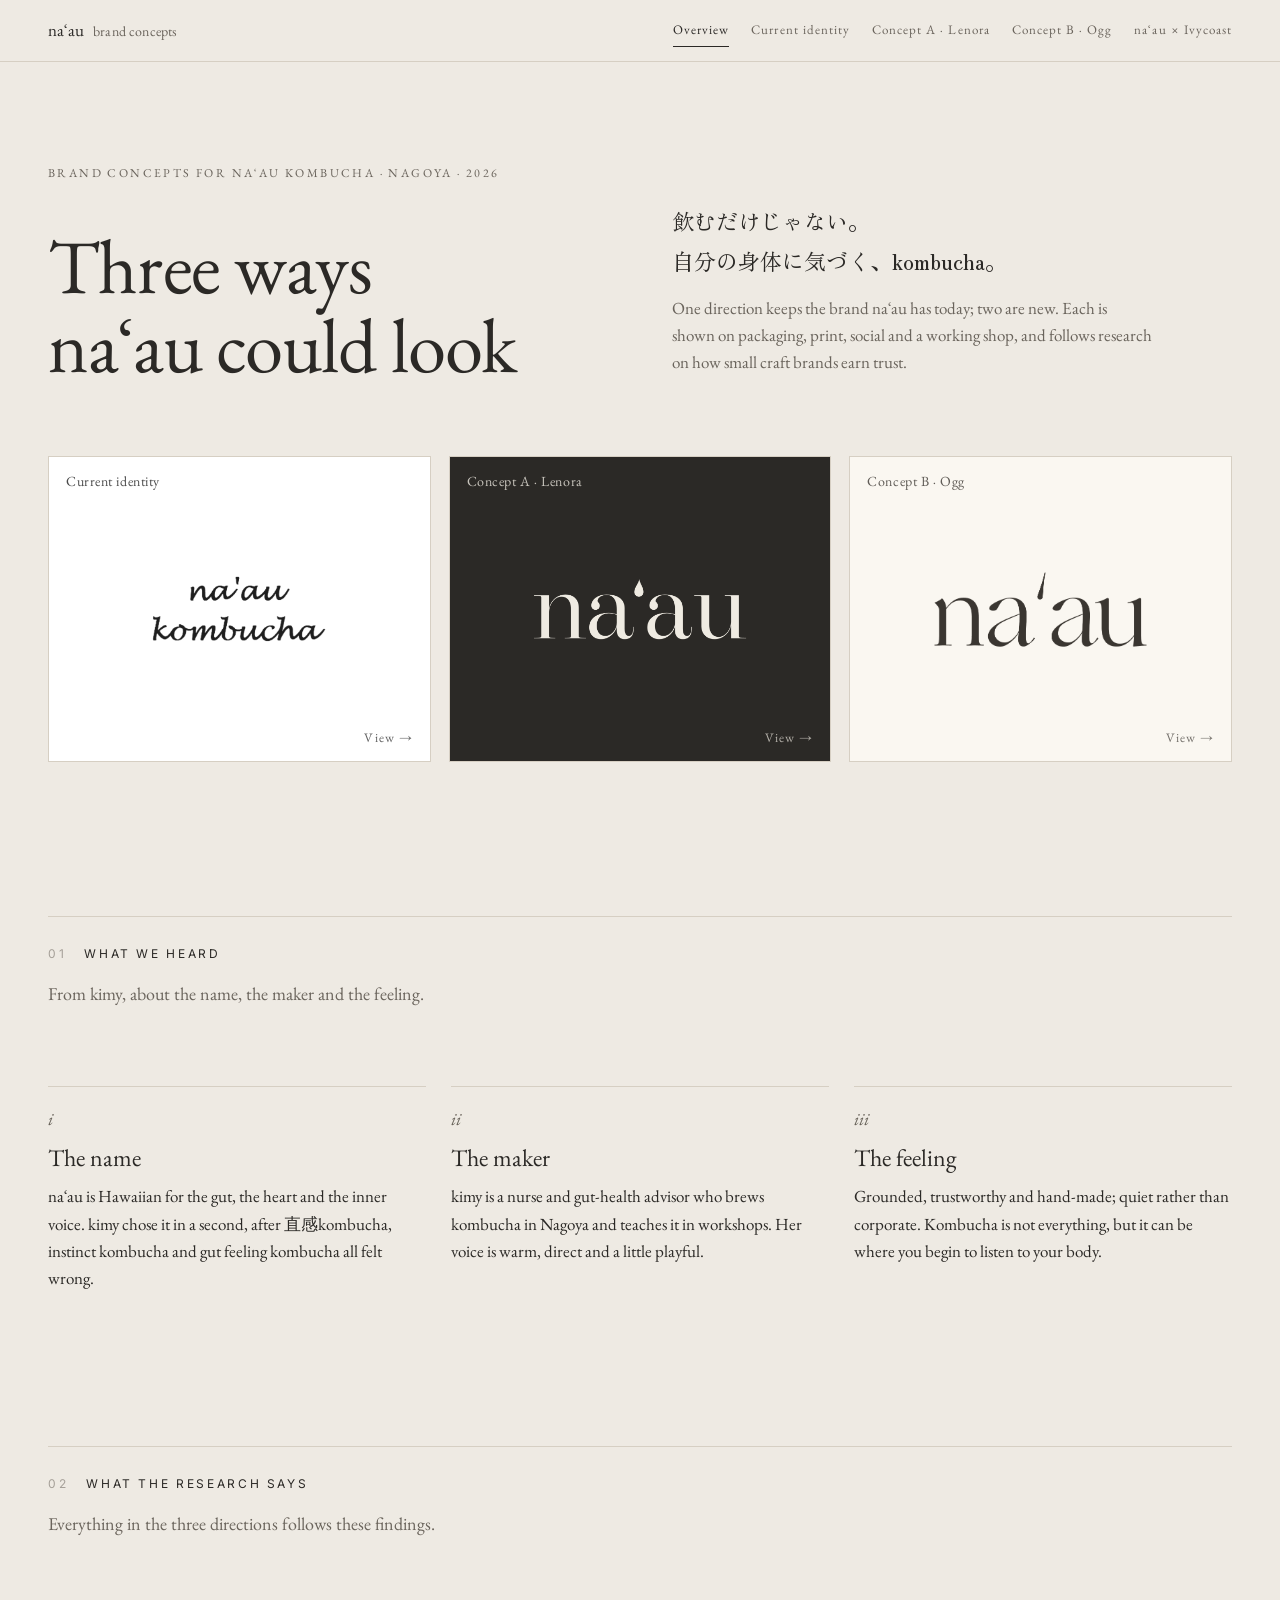
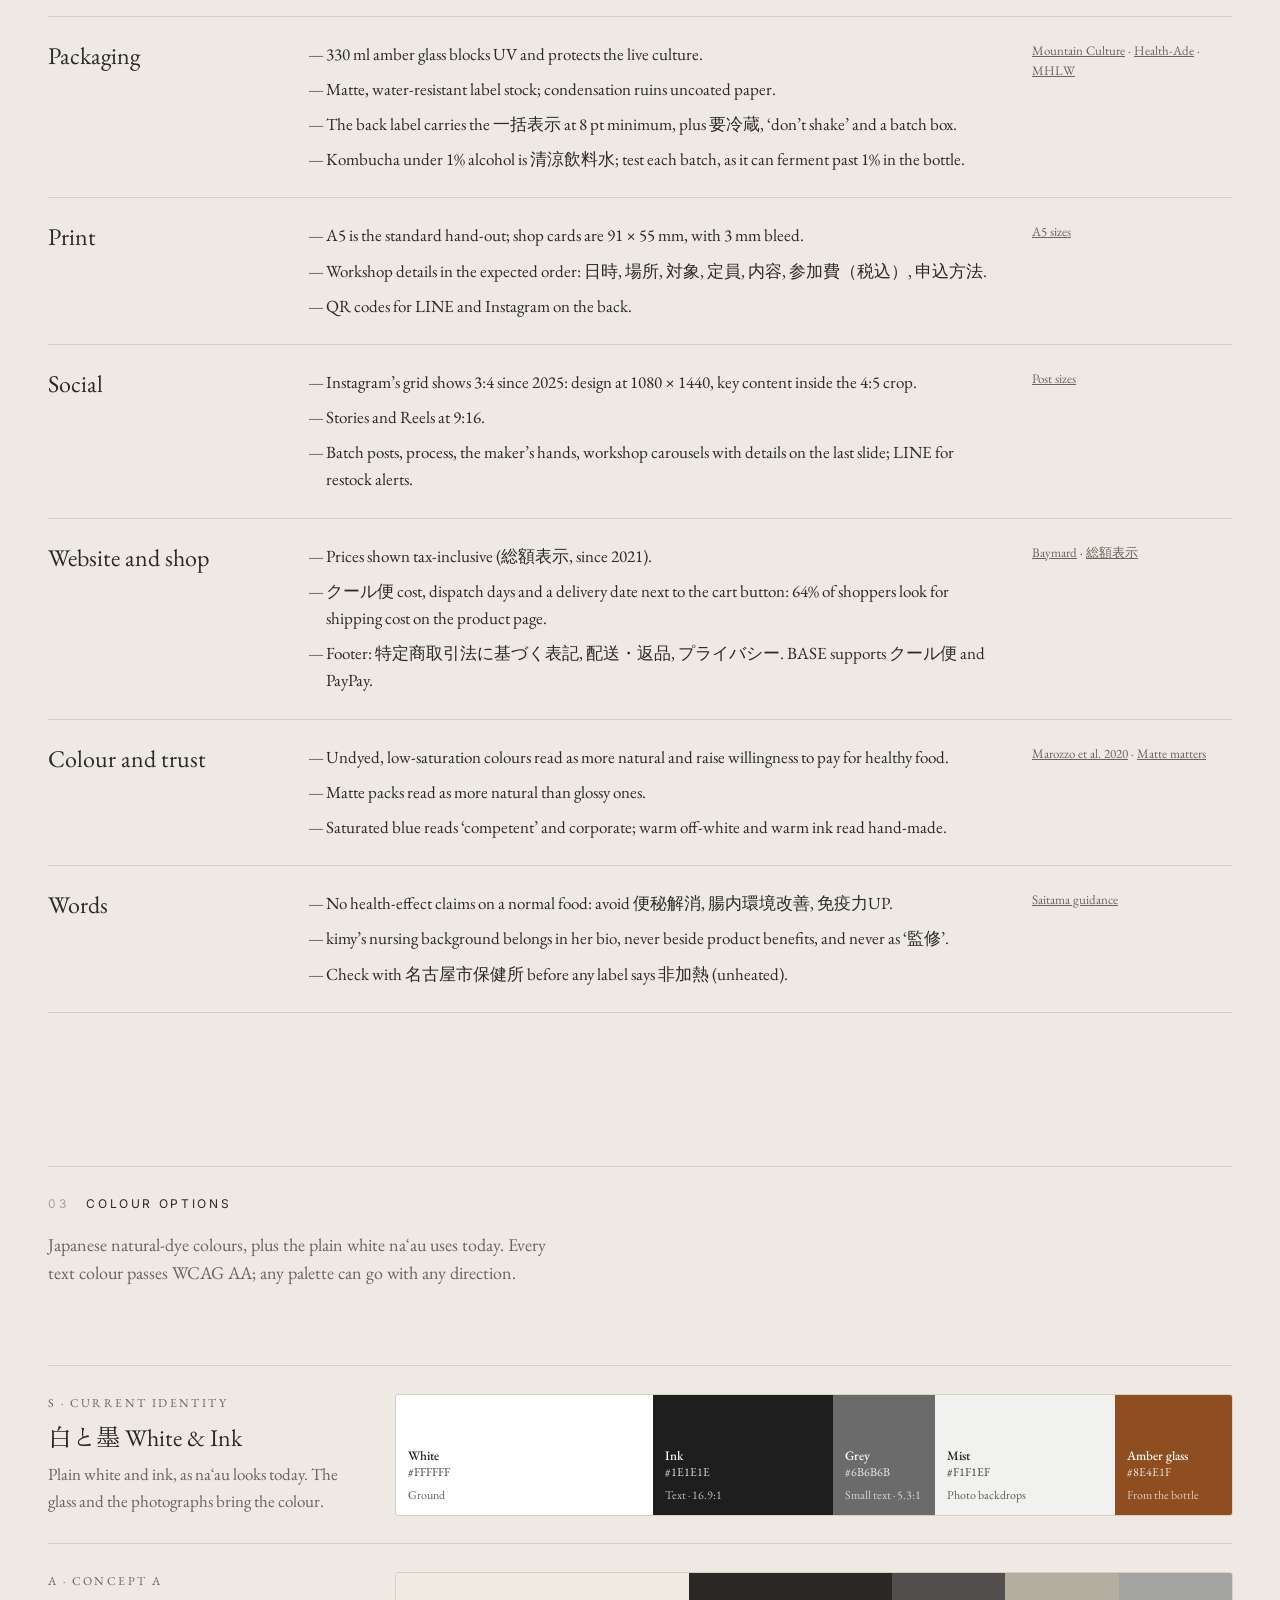
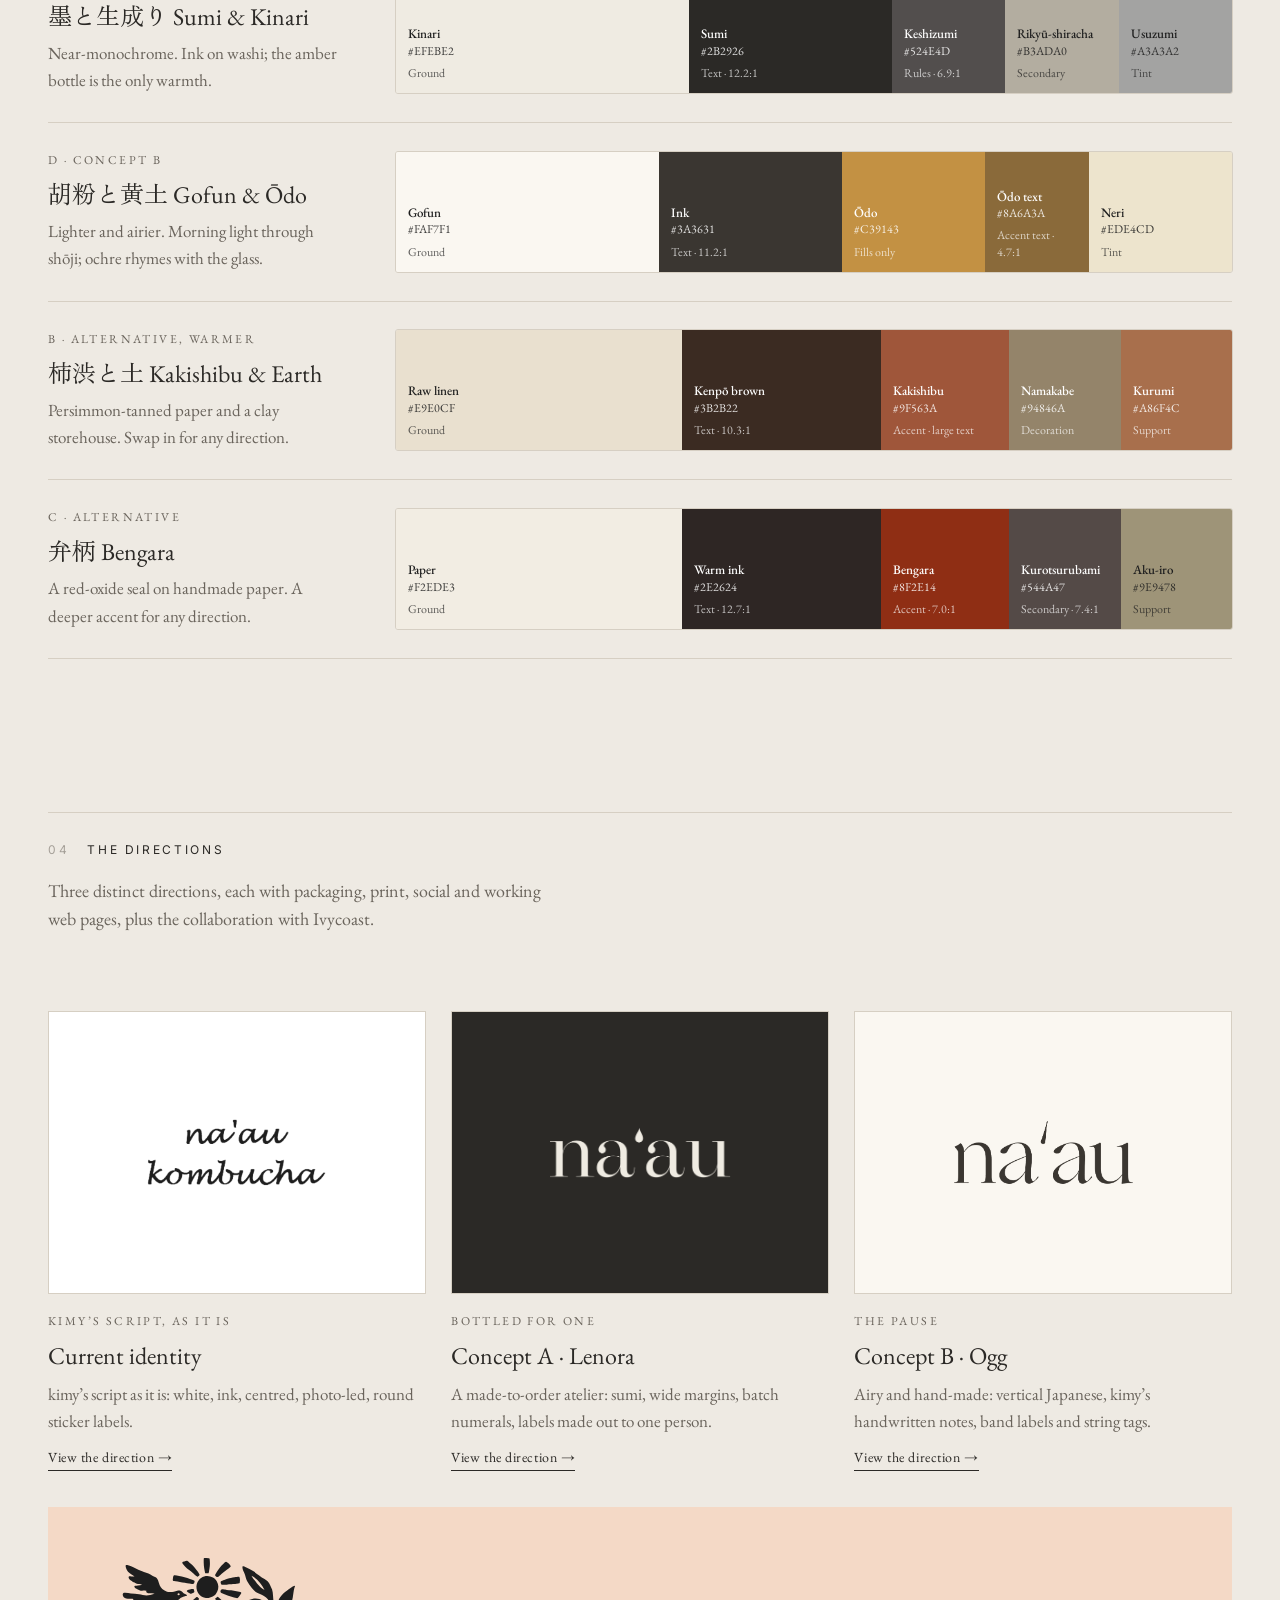
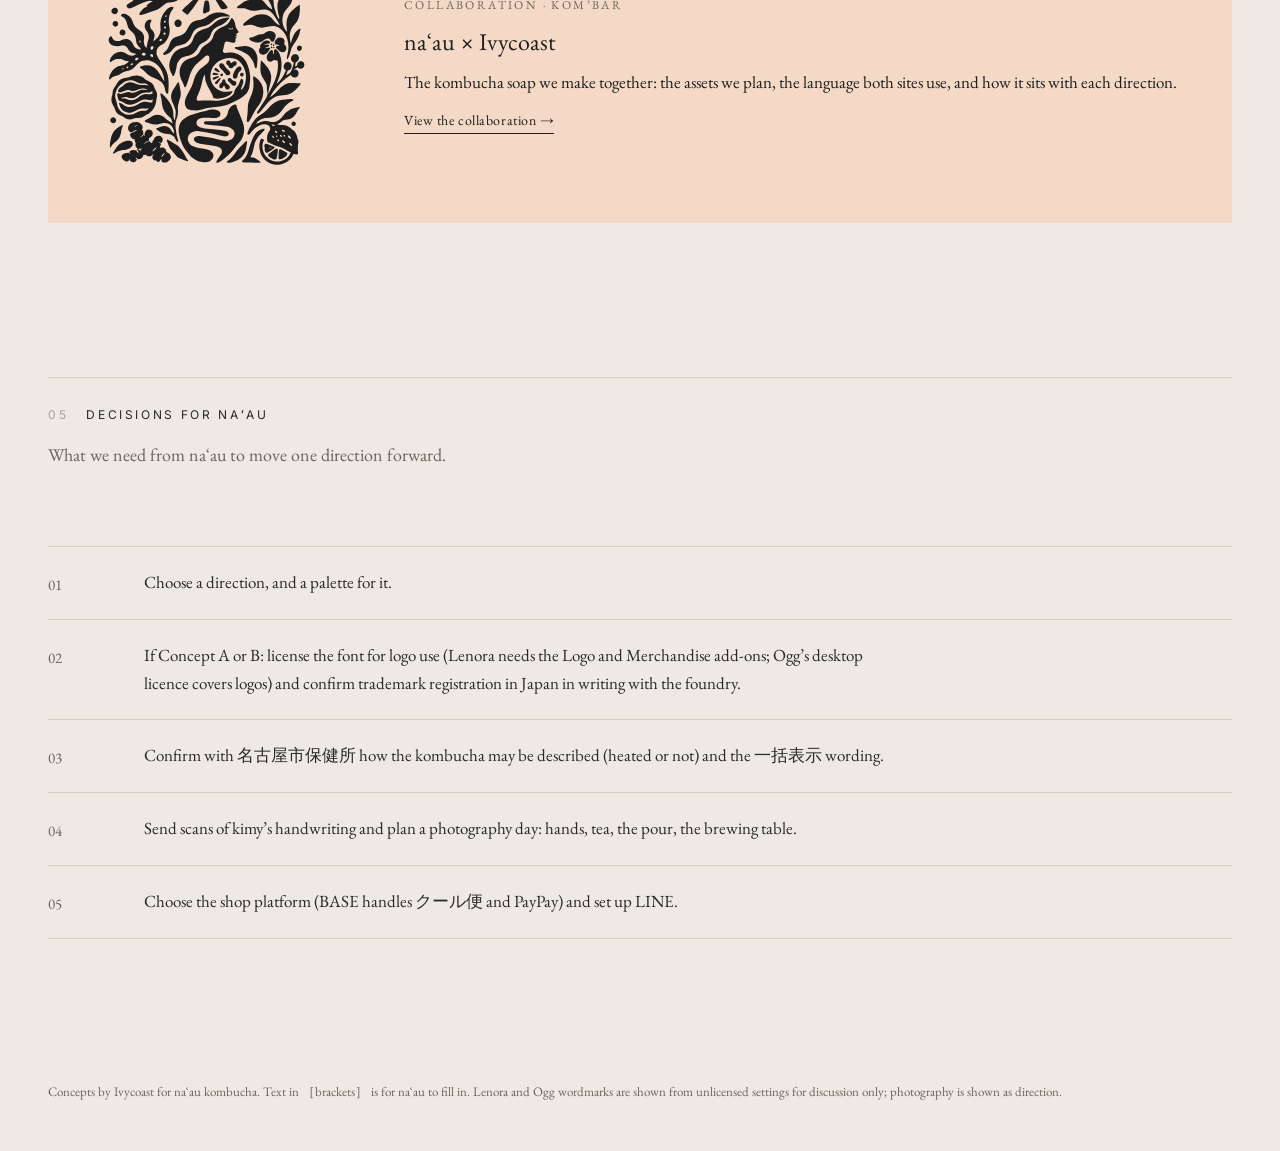
==== commit c3bdb43d: "Collab rebuilt in six chapters; calmer hierarchy across the site - Collab: cover is Ivycoast's own f" ====
--- a/index.html
+++ b/index.html
@@ -1 +1 @@
-<!doctype html><html lang="ja"><head><meta charset="utf-8"><meta name="viewport" content="width=device-width, initial-scale=1"><title>naʻau kombucha — brand concepts</title><link rel="preconnect" href="https://fonts.googleapis.com"><link rel="preconnect" href="https://fonts.gstatic.com" crossorigin><link href="https://fonts.googleapis.com/css2?family=EB+Garamond:ital,wght@0,400;0,500;1,400&family=Shippori+Mincho+B1:wght@500;700&family=Zen+Old+Mincho:wght@400;600;700&family=Zen+Kaku+Gothic+New:wght@300;400;500;700&family=Klee+One:wght@400;600&family=Yomogi&family=Inter:wght@400;500;700&family=IBM+Plex+Mono:wght@400;500&display=swap" rel="stylesheet"><link rel="stylesheet" href="assets/css/site.css"><meta name="description" content="Brand concepts for naʻau kombucha, Nagoya."></head><body class=""><svg width="0" height="0" style="position:absolute" aria-hidden="true"><defs><filter id="lino" x="-8%" y="-8%" width="116%" height="116%" color-interpolation-filters="sRGB"><feTurbulence type="fractalNoise" baseFrequency=".03" numOctaves="3" seed="4" result="w"/><feDisplacementMap in="SourceGraphic" in2="w" scale="5" xChannelSelector="R" yChannelSelector="G" result="ink"/><feTurbulence type="fractalNoise" baseFrequency=".22" numOctaves="3" seed="9" result="g"/><feColorMatrix in="g" type="matrix" values="0 0 0 0 0  0 0 0 0 0  0 0 0 0 0  -16 0 0 0 11.6" result="holes"/><feComposite in="ink" in2="holes" operator="in"/></filter><filter id="brush" x="-8%" y="-8%" width="116%" height="116%"><feTurbulence type="fractalNoise" baseFrequency=".06" numOctaves="2" seed="2" result="w"/><feDisplacementMap in="SourceGraphic" in2="w" scale="1.6" xChannelSelector="R" yChannelSelector="G"/></filter><filter id="seal" x="-8%" y="-8%" width="116%" height="116%"><feTurbulence type="fractalNoise" baseFrequency=".05" numOctaves="2" seed="11" result="w"/><feDisplacementMap in="SourceGraphic" in2="w" scale="2.2" xChannelSelector="R" yChannelSelector="G" result="ink"/><feTurbulence type="fractalNoise" baseFrequency=".3" numOctaves="3" seed="5" result="g"/><feColorMatrix in="g" type="matrix" values="0 0 0 0 0  0 0 0 0 0  0 0 0 0 0  -12 0 0 0 8.7" result="holes"/><feComposite in="ink" in2="holes" operator="in"/></filter></defs></svg><nav class="sitenav" aria-label="Concept sections"><div class="wrap"><a class="brand" href="index.html">naʻau <span>brand concepts</span></a><ul><li><a href="index.html" aria-current="page">Overview</a></li><li><a href="current.html">Current identity</a></li><li><a href="lenora.html">Concept A · Lenora</a></li><li><a href="ogg.html">Concept B · Ogg</a></li><li><a href="collab.html">naʻau × Ivycoast</a></li></ul></div></nav><header class="wrap" style="padding-top:clamp(56px,8vw,112px)"><p class="eyebrow">Brand concepts for naʻau kombucha · Nagoya · 2026</p><div style="display:grid; grid-template-columns:repeat(auto-fit,minmax(min(100%,420px),1fr)); gap:16px 64px; align-items:end; margin-top:18px"><h1 style="margin:0; font-weight:400; font-size:clamp(42px,6vw,84px); line-height:1.02; letter-spacing:-.01em">Three ways<br>naʻau could look</h1><div style="display:flex; flex-direction:column; gap:14px; padding-bottom:8px"><p class="jp" style="font-size:clamp(18px,1.8vw,22px); line-height:1.8">飲むだけじゃない。<br>自分の身体に気づく、kombucha。</p><p class="muted" style="max-width:480px">One direction keeps the brand naʻau has today; two are new. Each is shown on packaging, print, social and a working shop, and follows research on how small craft brands earn trust.</p></div></div><div class="covers"><a href="current.html" class="cover" style="background:#FFFFFF; color:#1E1E1E"><span class="cover-n">Current identity</span><img src="assets/logos/current-lockup-1e1e1e.png" alt="naʻau" style="width:46%; "><span class="cover-go">View →</span></a><a href="lenora.html" class="cover" style="background:#2B2926; color:#EFEBE2"><span class="cover-n">Concept A · Lenora</span><img src="assets/logos/lenora-efebe2.png" alt="naʻau" style="width:56%; "><span class="cover-go">View →</span></a><a href="ogg.html" class="cover" style="background:#FAF7F1; color:#3A3631"><span class="cover-n">Concept B · Ogg</span><img src="assets/logos/ogg-3a3631.png" alt="naʻau" style="width:56%; "><span class="cover-go">View →</span></a></div></header><section class="sec "><div class="wrap"><header class="sh"><span class="sh-n">01</span><h2>What we heard</h2><p>From kimy, about the name, the maker and the feeling.</p></header><div class="grid g3"><div class="heard"><span class="heard-n">i</span><h3>The name</h3><p>naʻau is Hawaiian for the gut, the heart and the inner voice. kimy chose it in a second, after 直感kombucha, instinct kombucha and gut feeling kombucha all felt wrong.</p></div><div class="heard"><span class="heard-n">ii</span><h3>The maker</h3><p>kimy is a nurse and gut-health advisor who brews kombucha in Nagoya and teaches it in workshops. Her voice is warm, direct and a little playful.</p></div><div class="heard"><span class="heard-n">iii</span><h3>The feeling</h3><p>Grounded, trustworthy and hand-made; quiet rather than corporate. Kombucha is not everything, but it can be where you begin to listen to your body.</p></div></div></div></section><section class="sec "><div class="wrap"><header class="sh"><span class="sh-n">02</span><h2>What the research says</h2><p>Everything in the three directions follows these findings.</p></header><div class="rows"><div class="rrow"><h3>Packaging</h3><ul><li>330 ml amber glass blocks UV and protects the live culture.</li><li>Matte, water-resistant label stock; condensation ruins uncoated paper.</li><li>The back label carries the 一括表示 at 8 pt minimum, plus 要冷蔵, ‘don’t shake’ and a batch box.</li><li>Kombucha under 1% alcohol is 清涼飲料水; test each batch, as it can ferment past 1% in the bottle.</li></ul><p class="src"><a href="https://www.bevnet.com/news/2019/mountain-culture-kombucha-launches-new-glass-bottle-design-from-ardagh-group" rel="noopener">Mountain Culture</a> · <a href="https://thedieline.com/before-after-health-ade-kombucha/" rel="noopener">Health-Ade</a> · <a href="https://www.mhlw.go.jp/content/11130500/000398573.pdf" rel="noopener">MHLW</a></p></div><div class="rrow"><h3>Print</h3><ul><li>A5 is the standard hand-out; shop cards are 91 × 55 mm, with 3 mm bleed.</li><li>Workshop details in the expected order: 日時, 場所, 対象, 定員, 内容, 参加費（税込）, 申込方法.</li><li>QR codes for LINE and Instagram on the back.</li></ul><p class="src"><a href="https://imitsu.jp/matome/printing/postcard-size-a5" rel="noopener">A5 sizes</a></p></div><div class="rrow"><h3>Social</h3><ul><li>Instagram’s grid shows 3:4 since 2025: design at 1080 × 1440, key content inside the 4:5 crop.</li><li>Stories and Reels at 9:16.</li><li>Batch posts, process, the maker’s hands, workshop carousels with details on the last slide; LINE for restock alerts.</li></ul><p class="src"><a href="https://www.inro.social/blog/instagram-post-size" rel="noopener">Post sizes</a></p></div><div class="rrow"><h3>Website and shop</h3><ul><li>Prices shown tax-inclusive (総額表示, since 2021).</li><li>クール便 cost, dispatch days and a delivery date next to the cart button: 64% of shoppers look for shipping cost on the product page.</li><li>Footer: 特定商取引法に基づく表記, 配送・返品, プライバシー. BASE supports クール便 and PayPay.</li></ul><p class="src"><a href="https://baymard.com/blog/show-shipping-costs-on-product-pages" rel="noopener">Baymard</a> · <a href="https://www.gov-online.go.jp/article/202104/entry-10238.html" rel="noopener">総額表示</a></p></div><div class="rrow"><h3>Colour and trust</h3><ul><li>Undyed, low-saturation colours read as more natural and raise willingness to pay for healthy food.</li><li>Matte packs read as more natural than glossy ones.</li><li>Saturated blue reads ‘competent’ and corporate; warm off-white and warm ink read hand-made.</li></ul><p class="src"><a href="https://openaccess.city.ac.uk/id/eprint/23205/" rel="noopener">Marozzo et al. 2020</a> · <a href="https://research.wu.ac.at/de/publications/matte-matters-when-matte-packaging-increases-perceptions-of-food--7/" rel="noopener">Matte matters</a></p></div><div class="rrow"><h3>Words</h3><ul><li>No health-effect claims on a normal food: avoid 便秘解消, 腸内環境改善, 免疫力UP.</li><li>kimy’s nursing background belongs in her bio, never beside product benefits, and never as ‘監修’.</li><li>Check with 名古屋市保健所 before any label says 非加熱 (unheated).</li></ul><p class="src"><a href="https://www.pref.saitama.lg.jp/documents/19134/620443.pdf" rel="noopener">Saitama guidance</a></p></div></div></div></section><section class="sec "><div class="wrap"><header class="sh"><span class="sh-n">03</span><h2>Colour options</h2><p>Japanese natural-dye colours, plus the plain white naʻau uses today. Every text colour passes WCAG AA; any palette can go with any direction.</p></header><div class="rows"><div class="prow"><div class="prow-h"><p class="eyebrow">S · Current identity</p><h3><span class="jp">白と墨</span> White & Ink</h3><p class="muted">Plain white and ink, as naʻau looks today. The glass and the photographs bring the colour.</p></div><div class="swatches"><div class="sw" style="flex:3; background:#FFFFFF; color:#1E1E1E"><b>White</b><span>#FFFFFF</span><em>Ground</em></div><div class="sw" style="flex:2; background:#1E1E1E; color:#FFFFFF"><b>Ink</b><span>#1E1E1E</span><em>Text · 16.9:1</em></div><div class="sw" style="flex:1; background:#6B6B6B; color:#FFFFFF"><b>Grey</b><span>#6B6B6B</span><em>Small text · 5.3:1</em></div><div class="sw" style="flex:2; background:#F1F1EF; color:#1E1E1E"><b>Mist</b><span>#F1F1EF</span><em>Photo backdrops</em></div><div class="sw" style="flex:1.2; background:#8E4E1F; color:#FFFFFF"><b>Amber glass</b><span>#8E4E1F</span><em>From the bottle</em></div></div></div><div class="prow"><div class="prow-h"><p class="eyebrow">A · Concept A</p><h3><span class="jp">墨と生成り</span> Sumi & Kinari</h3><p class="muted">Near-monochrome. Ink on washi; the amber bottle is the only warmth.</p></div><div class="swatches"><div class="sw" style="flex:3; background:#EFEBE2; color:#1E1E1E"><b>Kinari</b><span>#EFEBE2</span><em>Ground</em></div><div class="sw" style="flex:2; background:#2B2926; color:#FFFFFF"><b>Sumi</b><span>#2B2926</span><em>Text · 12.2:1</em></div><div class="sw" style="flex:1; background:#524E4D; color:#FFFFFF"><b>Keshizumi</b><span>#524E4D</span><em>Rules · 6.9:1</em></div><div class="sw" style="flex:1; background:#B3ADA0; color:#1E1E1E"><b>Rikyū-shiracha</b><span>#B3ADA0</span><em>Secondary</em></div><div class="sw" style="flex:1; background:#A3A3A2; color:#1E1E1E"><b>Usuzumi</b><span>#A3A3A2</span><em>Tint</em></div></div></div><div class="prow"><div class="prow-h"><p class="eyebrow">D · Concept B</p><h3><span class="jp">胡粉と黄土</span> Gofun & Ōdo</h3><p class="muted">Lighter and airier. Morning light through shōji; ochre rhymes with the glass.</p></div><div class="swatches"><div class="sw" style="flex:3; background:#FAF7F1; color:#1E1E1E"><b>Gofun</b><span>#FAF7F1</span><em>Ground</em></div><div class="sw" style="flex:2; background:#3A3631; color:#FFFFFF"><b>Ink</b><span>#3A3631</span><em>Text · 11.2:1</em></div><div class="sw" style="flex:1.5; background:#C39143; color:#FFFFFF"><b>Ōdo</b><span>#C39143</span><em>Fills only</em></div><div class="sw" style="flex:1; background:#8A6A3A; color:#FFFFFF"><b>Ōdo text</b><span>#8A6A3A</span><em>Accent text · 4.7:1</em></div><div class="sw" style="flex:1.5; background:#EDE4CD; color:#1E1E1E"><b>Neri</b><span>#EDE4CD</span><em>Tint</em></div></div></div><div class="prow"><div class="prow-h"><p class="eyebrow">B · Alternative, warmer</p><h3><span class="jp">柿渋と土</span> Kakishibu & Earth</h3><p class="muted">Persimmon-tanned paper and a clay storehouse. Swap in for any direction.</p></div><div class="swatches"><div class="sw" style="flex:3; background:#E9E0CF; color:#1E1E1E"><b>Raw linen</b><span>#E9E0CF</span><em>Ground</em></div><div class="sw" style="flex:2; background:#3B2B22; color:#FFFFFF"><b>Kenpō brown</b><span>#3B2B22</span><em>Text · 10.3:1</em></div><div class="sw" style="flex:1.2; background:#9F563A; color:#FFFFFF"><b>Kakishibu</b><span>#9F563A</span><em>Accent · large text</em></div><div class="sw" style="flex:1; background:#94846A; color:#FFFFFF"><b>Namakabe</b><span>#94846A</span><em>Decoration</em></div><div class="sw" style="flex:1; background:#A86F4C; color:#FFFFFF"><b>Kurumi</b><span>#A86F4C</span><em>Support</em></div></div></div><div class="prow"><div class="prow-h"><p class="eyebrow">C · Alternative</p><h3><span class="jp">弁柄</span> Bengara</h3><p class="muted">A red-oxide seal on handmade paper. A deeper accent for any direction.</p></div><div class="swatches"><div class="sw" style="flex:3; background:#F2EDE3; color:#1E1E1E"><b>Paper</b><span>#F2EDE3</span><em>Ground</em></div><div class="sw" style="flex:2; background:#2E2624; color:#FFFFFF"><b>Warm ink</b><span>#2E2624</span><em>Text · 12.7:1</em></div><div class="sw" style="flex:1.2; background:#8F2E14; color:#FFFFFF"><b>Bengara</b><span>#8F2E14</span><em>Accent · 7.0:1</em></div><div class="sw" style="flex:1; background:#544A47; color:#FFFFFF"><b>Kurotsurubami</b><span>#544A47</span><em>Secondary · 7.4:1</em></div><div class="sw" style="flex:1; background:#9E9478; color:#1E1E1E"><b>Aku-iro</b><span>#9E9478</span><em>Support</em></div></div></div></div></div></section><section class="sec "><div class="wrap"><header class="sh"><span class="sh-n">04</span><h2>The directions</h2><p>Three distinct directions, each with packaging, print, social and working web pages, plus the collaboration with Ivycoast.</p></header><div class="grid g3"><a href="current.html" class="dcard"><div style="position:relative"><div class="still" style="aspect-ratio:4/3; --pos:50% 50%"><svg viewBox="379 364 842 632" preserveAspectRatio="xMidYMid slice" role="img" aria-label="Photography direction: range"><rect width="1600" height="742" fill="#F6F5F1"/><rect y="742" width="1600" height="458" fill="#EAE8E2"/><polygon points="569,846 688,846 926,812 808,812" fill="#DCD9D1"/><g transform="translate(556.0,450.0) scale(1.32)"><path d="M12 300 H88 Q100 300 100 288 V152 C100 120 72 110 67 90 V68 H33 V90 C28 110 0 120 0 152 V288 Q0 300 12 300 Z" fill="#8E4E1F"/><path d="M14 160 C14 140 24 128 34 122 V128 C26 134 20 144 20 160 V284 H14 Z" fill="#9D663E"/><rect x="30" y="42" width="40" height="24" rx="2.5" fill="#1E1E1E"/><rect x="32" y="66" width="36" height="3" fill="#161616"/><circle cx="50" cy="222" r="33" fill="#FFFFFF"/><image href="assets/logos/current-naau-1e1e1e.png" x="25" y="207" width="50" height="13.2"/><text x="50" y="236" font-family="Zen Kaku Gothic New" font-size="4.6" letter-spacing="1" text-anchor="middle" fill="#1E1E1E">［フレーバー］</text></g><polygon points="747,846 866,846 1104,812 986,812" fill="#DCD9D1"/><g transform="translate(734.0,450.0) scale(1.32)"><path d="M12 300 H88 Q100 300 100 288 V152 C100 120 72 110 67 90 V68 H33 V90 C28 110 0 120 0 152 V288 Q0 300 12 300 Z" fill="#6F3B17"/><path d="M14 160 C14 140 24 128 34 122 V128 C26 134 20 144 20 160 V284 H14 Z" fill="#835637"/><rect x="30" y="42" width="40" height="24" rx="2.5" fill="#1E1E1E"/><rect x="32" y="66" width="36" height="3" fill="#161616"/><circle cx="50" cy="222" r="33" fill="#FFFFFF"/><image href="assets/logos/current-naau-1e1e1e.png" x="25" y="207" width="50" height="13.2"/><text x="50" y="236" font-family="Zen Kaku Gothic New" font-size="4.6" letter-spacing="1" text-anchor="middle" fill="#1E1E1E">［フレーバー］</text></g><polygon points="925,846 1044,846 1282,812 1164,812" fill="#DCD9D1"/><g transform="translate(912.0,450.0) scale(1.32)"><path d="M12 300 H88 Q100 300 100 288 V152 C100 120 72 110 67 90 V68 H33 V90 C28 110 0 120 0 152 V288 Q0 300 12 300 Z" fill="#A8692A"/><path d="M14 160 C14 140 24 128 34 122 V128 C26 134 20 144 20 160 V284 H14 Z" fill="#B47D47"/><rect x="30" y="42" width="40" height="24" rx="2.5" fill="#1E1E1E"/><rect x="32" y="66" width="36" height="3" fill="#161616"/><circle cx="50" cy="222" r="33" fill="#FFFFFF"/><image href="assets/logos/current-naau-1e1e1e.png" x="25" y="207" width="50" height="13.2"/><text x="50" y="236" font-family="Zen Kaku Gothic New" font-size="4.6" letter-spacing="1" text-anchor="middle" fill="#1E1E1E">［限定］</text></g></svg></div><div class="dcard-mark" style="background:#FFFFFF"><img src="assets/logos/current-lockup-1e1e1e.png" alt="naʻau" style="width:70%; "></div></div><p class="eyebrow">kimy’s script, as it is</p><h3>Current identity</h3><p class="muted">kimy’s script as it is: white, ink, centred, photo-led, round sticker labels.</p><span class="link">View the direction →</span></a><a href="lenora.html" class="dcard"><div style="position:relative"><div class="still" style="aspect-ratio:4/3; --pos:50% 50%"><svg viewBox="373 370 853 640" preserveAspectRatio="xMidYMid slice" role="img" aria-label="Photography direction: single"><rect width="1600" height="742" fill="#201F1D"/><rect y="742" width="1600" height="458" fill="#2D2A27"/><polygon points="520,0 760,0 1000,742 640,742" fill="#272523"/><polygon points="640,742 1000,742 1180,1200 700,1200" fill="#393633"/><g transform="translate(880,860) rotate(-4)"><rect x="7" y="7" width="180" height="130" fill="#1A1917"/><rect width="180" height="130" fill="#EFEBE2"/><rect x="10" y="10" width="160" height="110" fill="none" stroke="#2B2926" stroke-width="1.2"/><text x="22" y="40" font-family="IBM Plex Mono" font-size="10" letter-spacing="2" fill="#6E6860">FOR</text><text x="22" y="78" font-family="Zen Old Mincho" font-size="20" fill="#2B2926">［お名前］様</text><text x="22" y="106" font-family="IBM Plex Mono" font-size="10" letter-spacing="1" fill="#2B2926">NO.027 · 14 DAYS</text><rect x="142" y="86" width="14" height="20" rx="7" fill="#9B3A25"/></g><polygon points="698,870 838,870 1117,830 978,830" fill="#1A1917"/><g transform="translate(682.5,405.0) scale(1.55)"><path d="M12 300 H88 Q100 300 100 288 V152 C100 120 72 110 67 90 V68 H33 V90 C28 110 0 120 0 152 V288 Q0 300 12 300 Z" fill="#9C5B22"/><path d="M14 160 C14 140 24 128 34 122 V128 C26 134 20 144 20 160 V284 H14 Z" fill="#A97140"/><rect x="30" y="42" width="40" height="24" rx="2.5" fill="#141312"/><rect x="32" y="66" width="36" height="3" fill="#0F0E0D"/><rect x="0" y="168" width="100" height="90" fill="#EFEBE2"/><rect x="5" y="173" width="90" height="80" fill="none" stroke="#2B2926" stroke-width=".6"/><rect x="7.5" y="175.5" width="85" height="75" fill="none" stroke="#2B2926" stroke-width=".35"/><image href="assets/logos/lenora-2b2926.png" x="23" y="186" width="54" height="15.5"/><text x="50" y="213" font-family="EB Garamond" font-style="italic" font-size="6" text-anchor="middle" fill="#2B2926">kombucha</text><text x="14" y="242" font-family="IBM Plex Mono" font-size="3.8" letter-spacing=".6" fill="#2B2926">NO.027 · ［お名前］様</text><rect x="80" y="234" width="7" height="10" rx="3.5" fill="#9B3A25"/></g></svg></div><div class="dcard-mark" style="background:#2B2926"><img src="assets/logos/lenora-efebe2.png" alt="naʻau" style="width:70%; "></div></div><p class="eyebrow">Bottled for one</p><h3>Concept A · Lenora</h3><p class="muted">A made-to-order atelier: sumi, double-rule frames, batch numerals, labels made out to one person.</p><span class="link">View the direction →</span></a><a href="ogg.html" class="dcard"><div style="position:relative"><div class="still" style="aspect-ratio:4/3; --pos:50% 50%"><svg viewBox="379 364 842 632" preserveAspectRatio="xMidYMid slice" role="img" aria-label="Photography direction: range"><rect width="1600" height="742" fill="#F1E9DA"/><rect y="742" width="1600" height="458" fill="#D9C3A0"/><g transform="skewX(-14)"><rect x="640" y="150" width="112" height="128" fill="#F8F1E4"/><rect x="640" y="290" width="112" height="128" fill="#F8F1E4"/><rect x="640" y="430" width="112" height="128" fill="#F8F1E4"/><rect x="640" y="570" width="112" height="128" fill="#F8F1E4"/><rect x="764" y="150" width="112" height="128" fill="#F8F1E4"/><rect x="764" y="290" width="112" height="128" fill="#F8F1E4"/><rect x="764" y="430" width="112" height="128" fill="#F8F1E4"/><rect x="764" y="570" width="112" height="128" fill="#F8F1E4"/><rect x="888" y="150" width="112" height="128" fill="#F8F1E4"/><rect x="888" y="290" width="112" height="128" fill="#F8F1E4"/><rect x="888" y="430" width="112" height="128" fill="#F8F1E4"/><rect x="888" y="570" width="112" height="128" fill="#F8F1E4"/><rect x="1012" y="150" width="112" height="128" fill="#F8F1E4"/><rect x="1012" y="290" width="112" height="128" fill="#F8F1E4"/><rect x="1012" y="430" width="112" height="128" fill="#F8F1E4"/><rect x="1012" y="570" width="112" height="128" fill="#F8F1E4"/><rect x="1136" y="150" width="112" height="128" fill="#F8F1E4"/><rect x="1136" y="290" width="112" height="128" fill="#F8F1E4"/><rect x="1136" y="430" width="112" height="128" fill="#F8F1E4"/><rect x="1136" y="570" width="112" height="128" fill="#F8F1E4"/></g><polygon points="569,846 688,846 926,812 808,812" fill="#C4AB84"/><g transform="translate(556.0,450.0) scale(1.32)"><path d="M12 300 H88 Q100 300 100 288 V152 C100 120 72 110 67 90 V68 H33 V90 C28 110 0 120 0 152 V288 Q0 300 12 300 Z" fill="#A8692A"/><path d="M14 160 C14 140 24 128 34 122 V128 C26 134 20 144 20 160 V284 H14 Z" fill="#B47D47"/><rect x="30" y="42" width="40" height="24" rx="2.5" fill="#3A3631"/><rect x="32" y="66" width="36" height="3" fill="#2B2824"/><rect x="0" y="176" width="100" height="62" fill="#FAF7F1"/><text x="11" y="200" font-family="Zen Old Mincho" font-size="13" text-anchor="middle" fill="#3A3631">間</text><image href="assets/logos/ogg-3a3631.png" x="23" y="190" width="50" height="17.9"/><text x="48" y="222" font-family="Klee One" font-size="5.2" text-anchor="middle" fill="#3A3631">［フレーバー］</text><text x="91" y="187" font-family="Klee One" font-size="4.4" fill="#3A3631" style="writing-mode:vertical-rl">10/22 kimy</text></g><polygon points="747,846 866,846 1104,812 986,812" fill="#C4AB84"/><g transform="translate(734.0,450.0) scale(1.32)"><path d="M12 300 H88 Q100 300 100 288 V152 C100 120 72 110 67 90 V68 H33 V90 C28 110 0 120 0 152 V288 Q0 300 12 300 Z" fill="#8A5220"/><path d="M14 160 C14 140 24 128 34 122 V128 C26 134 20 144 20 160 V284 H14 Z" fill="#9A6A3F"/><rect x="30" y="42" width="40" height="24" rx="2.5" fill="#3A3631"/><rect x="32" y="66" width="36" height="3" fill="#2B2824"/><rect x="0" y="176" width="100" height="62" fill="#FAF7F1"/><text x="11" y="200" font-family="Zen Old Mincho" font-size="13" text-anchor="middle" fill="#3A3631">間</text><image href="assets/logos/ogg-3a3631.png" x="23" y="190" width="50" height="17.9"/><text x="48" y="222" font-family="Klee One" font-size="5.2" text-anchor="middle" fill="#3A3631">［フレーバー］</text><text x="91" y="187" font-family="Klee One" font-size="4.4" fill="#3A3631" style="writing-mode:vertical-rl">10/22 kimy</text></g><polygon points="925,846 1044,846 1282,812 1164,812" fill="#C4AB84"/><g transform="translate(912.0,450.0) scale(1.32)"><path d="M12 300 H88 Q100 300 100 288 V152 C100 120 72 110 67 90 V68 H33 V90 C28 110 0 120 0 152 V288 Q0 300 12 300 Z" fill="#C08040"/><path d="M14 160 C14 140 24 128 34 122 V128 C26 134 20 144 20 160 V284 H14 Z" fill="#C8915A"/><rect x="30" y="42" width="40" height="24" rx="2.5" fill="#3A3631"/><rect x="32" y="66" width="36" height="3" fill="#2B2824"/><rect x="0" y="176" width="100" height="62" fill="#FAF7F1"/><text x="11" y="200" font-family="Zen Old Mincho" font-size="13" text-anchor="middle" fill="#3A3631">間</text><image href="assets/logos/ogg-3a3631.png" x="23" y="190" width="50" height="17.9"/><text x="48" y="222" font-family="Klee One" font-size="5.2" text-anchor="middle" fill="#3A3631">［限定］</text><text x="91" y="187" font-family="Klee One" font-size="4.4" fill="#3A3631" style="writing-mode:vertical-rl">10/22 kimy</text></g></svg></div><div class="dcard-mark" style="background:#FAF7F1"><img src="assets/logos/ogg-3a3631.png" alt="naʻau" style="width:70%; "></div></div><p class="eyebrow">The pause</p><h3>Concept B · Ogg</h3><p class="muted">Airy and hand-made: vertical Japanese, kimy’s handwritten notes, band labels and string tags.</p><span class="link">View the direction →</span></a></div><a href="collab.html" class="collab-band"><img src="assets/collab/kombar-artwork.svg" alt="KOM’BAR artwork"><div><p class="eyebrow" style="color:#6E655B">Collaboration · KOM’BAR</p><h3>naʻau × Ivycoast</h3><p>The kombucha soap we make together: the assets we plan, the language both sites use, and how it sits with each direction.</p><span class="link">View the collaboration →</span></div></a></div></section><section class="sec "><div class="wrap"><header class="sh"><span class="sh-n">05</span><h2>Decisions for naʻau</h2><p>What we need from naʻau to move one direction forward.</p></header><ol class="decide"><li><span>01</span><p>Choose a direction, and a palette for it.</p></li><li><span>02</span><p>If Concept A or B: license the font for logo use (Lenora needs the Logo and Merchandise add-ons; Ogg’s desktop licence covers logos) and confirm trademark registration in Japan in writing with the foundry.</p></li><li><span>03</span><p>Confirm with 名古屋市保健所 how the kombucha may be described (heated or not) and the 一括表示 wording.</p></li><li><span>04</span><p>Send scans of kimy’s handwriting and plan a photography day: hands, tea, the pour, the brewing table.</p></li><li><span>05</span><p>Choose the shop platform (BASE handles クール便 and PayPay) and set up LINE.</p></li></ol></div></section><footer class="site"><div class="wrap">Concepts by Ivycoast for naʻau kombucha. Text in ［brackets］ is for naʻau to fill in. Lenora and Ogg wordmarks are shown from unlicensed settings for discussion only; photography is shown as direction.</div></footer></body></html>
+<!doctype html><html lang="ja"><head><meta charset="utf-8"><meta name="viewport" content="width=device-width, initial-scale=1"><title>naʻau kombucha — brand concepts</title><link rel="preconnect" href="https://fonts.googleapis.com"><link rel="preconnect" href="https://fonts.gstatic.com" crossorigin><link href="https://fonts.googleapis.com/css2?family=EB+Garamond:ital,wght@0,400;0,500;1,400&family=Shippori+Mincho+B1:wght@500;700&family=Zen+Old+Mincho:wght@400;600;700&family=Zen+Kaku+Gothic+New:wght@300;400;500;700&family=Klee+One:wght@400;600&family=Yomogi&family=Inter:wght@400;500;700&family=IBM+Plex+Mono:wght@400;500&display=swap" rel="stylesheet"><link rel="stylesheet" href="assets/css/site.css"><meta name="description" content="Brand concepts for naʻau kombucha, Nagoya."></head><body class=""><svg width="0" height="0" style="position:absolute" aria-hidden="true"><defs><filter id="lino" x="-8%" y="-8%" width="116%" height="116%" color-interpolation-filters="sRGB"><feTurbulence type="fractalNoise" baseFrequency=".03" numOctaves="3" seed="4" result="w"/><feDisplacementMap in="SourceGraphic" in2="w" scale="5" xChannelSelector="R" yChannelSelector="G" result="ink"/><feTurbulence type="fractalNoise" baseFrequency=".22" numOctaves="3" seed="9" result="g"/><feColorMatrix in="g" type="matrix" values="0 0 0 0 0  0 0 0 0 0  0 0 0 0 0  -16 0 0 0 11.6" result="holes"/><feComposite in="ink" in2="holes" operator="in"/></filter><filter id="brush" x="-8%" y="-8%" width="116%" height="116%"><feTurbulence type="fractalNoise" baseFrequency=".06" numOctaves="2" seed="2" result="w"/><feDisplacementMap in="SourceGraphic" in2="w" scale="1.6" xChannelSelector="R" yChannelSelector="G"/></filter><filter id="seal" x="-8%" y="-8%" width="116%" height="116%"><feTurbulence type="fractalNoise" baseFrequency=".05" numOctaves="2" seed="11" result="w"/><feDisplacementMap in="SourceGraphic" in2="w" scale="2.2" xChannelSelector="R" yChannelSelector="G" result="ink"/><feTurbulence type="fractalNoise" baseFrequency=".3" numOctaves="3" seed="5" result="g"/><feColorMatrix in="g" type="matrix" values="0 0 0 0 0  0 0 0 0 0  0 0 0 0 0  -12 0 0 0 8.7" result="holes"/><feComposite in="ink" in2="holes" operator="in"/></filter></defs></svg><nav class="sitenav" aria-label="Concept sections"><div class="wrap"><a class="brand" href="index.html">naʻau <span>brand concepts</span></a><ul><li><a href="index.html" aria-current="page">Overview</a></li><li><a href="current.html">Current identity</a></li><li><a href="lenora.html">Concept A · Lenora</a></li><li><a href="ogg.html">Concept B · Ogg</a></li><li><a href="collab.html">naʻau × Ivycoast</a></li></ul></div></nav><header class="wrap" style="padding-top:clamp(56px,8vw,112px)"><p class="eyebrow">Brand concepts for naʻau kombucha · Nagoya · 2026</p><div style="display:grid; grid-template-columns:repeat(auto-fit,minmax(min(100%,420px),1fr)); gap:16px 64px; align-items:end; margin-top:18px"><h1 style="margin:0; font-weight:400; font-size:clamp(42px,6vw,84px); line-height:1.02; letter-spacing:-.01em">Three ways<br>naʻau could look</h1><div style="display:flex; flex-direction:column; gap:14px; padding-bottom:8px"><p class="jp" style="font-size:clamp(18px,1.8vw,22px); line-height:1.8">飲むだけじゃない。<br>自分の身体に気づく、kombucha。</p><p class="muted" style="max-width:480px">One direction keeps the brand naʻau has today; two are new. Each is shown on packaging, print, social and a working shop, and follows research on how small craft brands earn trust.</p></div></div><div class="covers"><a href="current.html" class="cover" style="background:#FFFFFF; color:#1E1E1E"><span class="cover-n">Current identity</span><img src="assets/logos/current-lockup-1e1e1e.png" alt="naʻau" style="width:46%; "><span class="cover-go">View →</span></a><a href="lenora.html" class="cover" style="background:#2B2926; color:#EFEBE2"><span class="cover-n">Concept A · Lenora</span><img src="assets/logos/lenora-efebe2.png" alt="naʻau" style="width:56%; "><span class="cover-go">View →</span></a><a href="ogg.html" class="cover" style="background:#FAF7F1; color:#3A3631"><span class="cover-n">Concept B · Ogg</span><img src="assets/logos/ogg-3a3631.png" alt="naʻau" style="width:56%; "><span class="cover-go">View →</span></a></div></header><section class="sec "><div class="wrap"><header class="sh"><span class="sh-n">01</span><h2>What we heard</h2><p>From kimy, about the name, the maker and the feeling.</p></header><div class="grid g3"><div class="heard"><span class="heard-n">i</span><h3>The name</h3><p>naʻau is Hawaiian for the gut, the heart and the inner voice. kimy chose it in a second, after 直感kombucha, instinct kombucha and gut feeling kombucha all felt wrong.</p></div><div class="heard"><span class="heard-n">ii</span><h3>The maker</h3><p>kimy is a nurse and gut-health advisor who brews kombucha in Nagoya and teaches it in workshops. Her voice is warm, direct and a little playful.</p></div><div class="heard"><span class="heard-n">iii</span><h3>The feeling</h3><p>Grounded, trustworthy and hand-made; quiet rather than corporate. Kombucha is not everything, but it can be where you begin to listen to your body.</p></div></div></div></section><section class="sec "><div class="wrap"><header class="sh"><span class="sh-n">02</span><h2>What the research says</h2><p>Everything in the three directions follows these findings.</p></header><div class="rows"><div class="rrow"><h3>Packaging</h3><ul><li>330 ml amber glass blocks UV and protects the live culture.</li><li>Matte, water-resistant label stock; condensation ruins uncoated paper.</li><li>The back label carries the 一括表示 at 8 pt minimum, plus 要冷蔵, ‘don’t shake’ and a batch box.</li><li>Kombucha under 1% alcohol is 清涼飲料水; test each batch, as it can ferment past 1% in the bottle.</li></ul><p class="src"><a href="https://www.bevnet.com/news/2019/mountain-culture-kombucha-launches-new-glass-bottle-design-from-ardagh-group" rel="noopener">Mountain Culture</a> · <a href="https://thedieline.com/before-after-health-ade-kombucha/" rel="noopener">Health-Ade</a> · <a href="https://www.mhlw.go.jp/content/11130500/000398573.pdf" rel="noopener">MHLW</a></p></div><div class="rrow"><h3>Print</h3><ul><li>A5 is the standard hand-out; shop cards are 91 × 55 mm, with 3 mm bleed.</li><li>Workshop details in the expected order: 日時, 場所, 対象, 定員, 内容, 参加費（税込）, 申込方法.</li><li>QR codes for LINE and Instagram on the back.</li></ul><p class="src"><a href="https://imitsu.jp/matome/printing/postcard-size-a5" rel="noopener">A5 sizes</a></p></div><div class="rrow"><h3>Social</h3><ul><li>Instagram’s grid shows 3:4 since 2025: design at 1080 × 1440, key content inside the 4:5 crop.</li><li>Stories and Reels at 9:16.</li><li>Batch posts, process, the maker’s hands, workshop carousels with details on the last slide; LINE for restock alerts.</li></ul><p class="src"><a href="https://www.inro.social/blog/instagram-post-size" rel="noopener">Post sizes</a></p></div><div class="rrow"><h3>Website and shop</h3><ul><li>Prices shown tax-inclusive (総額表示, since 2021).</li><li>クール便 cost, dispatch days and a delivery date next to the cart button: 64% of shoppers look for shipping cost on the product page.</li><li>Footer: 特定商取引法に基づく表記, 配送・返品, プライバシー. BASE supports クール便 and PayPay.</li></ul><p class="src"><a href="https://baymard.com/blog/show-shipping-costs-on-product-pages" rel="noopener">Baymard</a> · <a href="https://www.gov-online.go.jp/article/202104/entry-10238.html" rel="noopener">総額表示</a></p></div><div class="rrow"><h3>Colour and trust</h3><ul><li>Undyed, low-saturation colours read as more natural and raise willingness to pay for healthy food.</li><li>Matte packs read as more natural than glossy ones.</li><li>Saturated blue reads ‘competent’ and corporate; warm off-white and warm ink read hand-made.</li></ul><p class="src"><a href="https://openaccess.city.ac.uk/id/eprint/23205/" rel="noopener">Marozzo et al. 2020</a> · <a href="https://research.wu.ac.at/de/publications/matte-matters-when-matte-packaging-increases-perceptions-of-food--7/" rel="noopener">Matte matters</a></p></div><div class="rrow"><h3>Words</h3><ul><li>No health-effect claims on a normal food: avoid 便秘解消, 腸内環境改善, 免疫力UP.</li><li>kimy’s nursing background belongs in her bio, never beside product benefits, and never as ‘監修’.</li><li>Check with 名古屋市保健所 before any label says 非加熱 (unheated).</li></ul><p class="src"><a href="https://www.pref.saitama.lg.jp/documents/19134/620443.pdf" rel="noopener">Saitama guidance</a></p></div></div></div></section><section class="sec "><div class="wrap"><header class="sh"><span class="sh-n">03</span><h2>Colour options</h2><p>Japanese natural-dye colours, plus the plain white naʻau uses today. Every text colour passes WCAG AA; any palette can go with any direction.</p></header><div class="rows"><div class="prow"><div class="prow-h"><p class="eyebrow">S · Current identity</p><h3><span class="jp">白と墨</span> White & Ink</h3><p class="muted">Plain white and ink, as naʻau looks today. The glass and the photographs bring the colour.</p></div><div class="swatches"><div class="sw" style="flex:3; background:#FFFFFF; color:#1E1E1E"><b>White</b><span>#FFFFFF</span><em>Ground</em></div><div class="sw" style="flex:2; background:#1E1E1E; color:#FFFFFF"><b>Ink</b><span>#1E1E1E</span><em>Text · 16.9:1</em></div><div class="sw" style="flex:1; background:#6B6B6B; color:#FFFFFF"><b>Grey</b><span>#6B6B6B</span><em>Small text · 5.3:1</em></div><div class="sw" style="flex:2; background:#F1F1EF; color:#1E1E1E"><b>Mist</b><span>#F1F1EF</span><em>Photo backdrops</em></div><div class="sw" style="flex:1.2; background:#8E4E1F; color:#FFFFFF"><b>Amber glass</b><span>#8E4E1F</span><em>From the bottle</em></div></div></div><div class="prow"><div class="prow-h"><p class="eyebrow">A · Concept A</p><h3><span class="jp">墨と生成り</span> Sumi & Kinari</h3><p class="muted">Near-monochrome. Ink on washi; the amber bottle is the only warmth.</p></div><div class="swatches"><div class="sw" style="flex:3; background:#EFEBE2; color:#1E1E1E"><b>Kinari</b><span>#EFEBE2</span><em>Ground</em></div><div class="sw" style="flex:2; background:#2B2926; color:#FFFFFF"><b>Sumi</b><span>#2B2926</span><em>Text · 12.2:1</em></div><div class="sw" style="flex:1; background:#524E4D; color:#FFFFFF"><b>Keshizumi</b><span>#524E4D</span><em>Rules · 6.9:1</em></div><div class="sw" style="flex:1; background:#B3ADA0; color:#1E1E1E"><b>Rikyū-shiracha</b><span>#B3ADA0</span><em>Secondary</em></div><div class="sw" style="flex:1; background:#A3A3A2; color:#1E1E1E"><b>Usuzumi</b><span>#A3A3A2</span><em>Tint</em></div></div></div><div class="prow"><div class="prow-h"><p class="eyebrow">D · Concept B</p><h3><span class="jp">胡粉と黄土</span> Gofun & Ōdo</h3><p class="muted">Lighter and airier. Morning light through shōji; ochre rhymes with the glass.</p></div><div class="swatches"><div class="sw" style="flex:3; background:#FAF7F1; color:#1E1E1E"><b>Gofun</b><span>#FAF7F1</span><em>Ground</em></div><div class="sw" style="flex:2; background:#3A3631; color:#FFFFFF"><b>Ink</b><span>#3A3631</span><em>Text · 11.2:1</em></div><div class="sw" style="flex:1.5; background:#C39143; color:#FFFFFF"><b>Ōdo</b><span>#C39143</span><em>Fills only</em></div><div class="sw" style="flex:1; background:#8A6A3A; color:#FFFFFF"><b>Ōdo text</b><span>#8A6A3A</span><em>Accent text · 4.7:1</em></div><div class="sw" style="flex:1.5; background:#EDE4CD; color:#1E1E1E"><b>Neri</b><span>#EDE4CD</span><em>Tint</em></div></div></div><div class="prow"><div class="prow-h"><p class="eyebrow">B · Alternative, warmer</p><h3><span class="jp">柿渋と土</span> Kakishibu & Earth</h3><p class="muted">Persimmon-tanned paper and a clay storehouse. Swap in for any direction.</p></div><div class="swatches"><div class="sw" style="flex:3; background:#E9E0CF; color:#1E1E1E"><b>Raw linen</b><span>#E9E0CF</span><em>Ground</em></div><div class="sw" style="flex:2; background:#3B2B22; color:#FFFFFF"><b>Kenpō brown</b><span>#3B2B22</span><em>Text · 10.3:1</em></div><div class="sw" style="flex:1.2; background:#9F563A; color:#FFFFFF"><b>Kakishibu</b><span>#9F563A</span><em>Accent · large text</em></div><div class="sw" style="flex:1; background:#94846A; color:#FFFFFF"><b>Namakabe</b><span>#94846A</span><em>Decoration</em></div><div class="sw" style="flex:1; background:#A86F4C; color:#FFFFFF"><b>Kurumi</b><span>#A86F4C</span><em>Support</em></div></div></div><div class="prow"><div class="prow-h"><p class="eyebrow">C · Alternative</p><h3><span class="jp">弁柄</span> Bengara</h3><p class="muted">A red-oxide seal on handmade paper. A deeper accent for any direction.</p></div><div class="swatches"><div class="sw" style="flex:3; background:#F2EDE3; color:#1E1E1E"><b>Paper</b><span>#F2EDE3</span><em>Ground</em></div><div class="sw" style="flex:2; background:#2E2624; color:#FFFFFF"><b>Warm ink</b><span>#2E2624</span><em>Text · 12.7:1</em></div><div class="sw" style="flex:1.2; background:#8F2E14; color:#FFFFFF"><b>Bengara</b><span>#8F2E14</span><em>Accent · 7.0:1</em></div><div class="sw" style="flex:1; background:#544A47; color:#FFFFFF"><b>Kurotsurubami</b><span>#544A47</span><em>Secondary · 7.4:1</em></div><div class="sw" style="flex:1; background:#9E9478; color:#1E1E1E"><b>Aku-iro</b><span>#9E9478</span><em>Support</em></div></div></div></div></div></section><section class="sec "><div class="wrap"><header class="sh"><span class="sh-n">04</span><h2>The directions</h2><p>Three distinct directions, each with packaging, print, social and working web pages, plus the collaboration with Ivycoast.</p></header><div class="grid g3"><a href="current.html" class="dcard"><div class="dcard-img" style="background:#FFFFFF; color:#1E1E1E"><img src="assets/logos/current-lockup-1e1e1e.png" alt="naʻau" style="width:48%; "></div><p class="eyebrow">kimy’s script, as it is</p><h3>Current identity</h3><p class="muted">kimy’s script as it is: white, ink, centred, photo-led, round sticker labels.</p><span class="link">View the direction →</span></a><a href="lenora.html" class="dcard"><div class="dcard-img" style="background:#2B2926; color:#EFEBE2"><img src="assets/logos/lenora-efebe2.png" alt="naʻau" style="width:48%; "></div><p class="eyebrow">Bottled for one</p><h3>Concept A · Lenora</h3><p class="muted">A made-to-order atelier: sumi, wide margins, batch numerals, labels made out to one person.</p><span class="link">View the direction →</span></a><a href="ogg.html" class="dcard"><div class="dcard-img" style="background:#FAF7F1; color:#3A3631"><img src="assets/logos/ogg-3a3631.png" alt="naʻau" style="width:48%; "></div><p class="eyebrow">The pause</p><h3>Concept B · Ogg</h3><p class="muted">Airy and hand-made: vertical Japanese, kimy’s handwritten notes, band labels and string tags.</p><span class="link">View the direction →</span></a></div><a href="collab.html" class="collab-band"><img src="assets/collab/kombar-artwork.svg" alt="KOM’BAR artwork"><div><p class="eyebrow" style="color:#6E655B">Collaboration · KOM’BAR</p><h3>naʻau × Ivycoast</h3><p>The kombucha soap we make together: the assets we plan, the language both sites use, and how it sits with each direction.</p><span class="link">View the collaboration →</span></div></a></div></section><section class="sec "><div class="wrap"><header class="sh"><span class="sh-n">05</span><h2>Decisions for naʻau</h2><p>What we need from naʻau to move one direction forward.</p></header><ol class="decide"><li><span>01</span><p>Choose a direction, and a palette for it.</p></li><li><span>02</span><p>If Concept A or B: license the font for logo use (Lenora needs the Logo and Merchandise add-ons; Ogg’s desktop licence covers logos) and confirm trademark registration in Japan in writing with the foundry.</p></li><li><span>03</span><p>Confirm with 名古屋市保健所 how the kombucha may be described (heated or not) and the 一括表示 wording.</p></li><li><span>04</span><p>Send scans of kimy’s handwriting and plan a photography day: hands, tea, the pour, the brewing table.</p></li><li><span>05</span><p>Choose the shop platform (BASE handles クール便 and PayPay) and set up LINE.</p></li></ol></div></section><footer class="site"><div class="wrap">Concepts by Ivycoast for naʻau kombucha. Text in ［brackets］ is for naʻau to fill in. Lenora and Ogg wordmarks are shown from unlicensed settings for discussion only; photography is shown as direction.</div></footer></body></html>
--- a/assets/css/site.css
+++ b/assets/css/site.css
@@ -314,3 +314,144 @@
 @media (max-width: 860px) { .kb2-grid { grid-template-columns: minmax(0, 1fr); } .kb2-text { padding-bottom: 0; } .kb2-art { width: 78%; justify-self: end; } }
 .kb2-lock { display: flex; flex-wrap: wrap; }
 .kb2-lock span { font-size: 18px; }
+
+/* naʻau × IVYCOAST: one baseline, caps to x-height */
+.pair-lock { display: flex; align-items: flex-end; gap: calc(var(--w) * .16); color: currentColor; flex-wrap: nowrap; }
+.pair-lock img, .pair-lock svg { display: block; flex: none; }
+.meet { display: flex; flex-direction: column; align-items: center; text-align: center; gap: clamp(28px, 4vw, 48px); padding: clamp(16px, 3vw, 40px) 0; }
+.meet-cols { display: grid; grid-template-columns: repeat(2, minmax(0, 360px)); gap: 24px clamp(32px, 6vw, 96px); }
+.meet-cols p { font-size: clamp(19px, 1.7vw, 23px); line-height: 1.45; }
+.meet-cols span { display: block; font-family: Inter, sans-serif; font-size: 11px; letter-spacing: .2em; text-transform: uppercase; color: var(--muted); margin-bottom: 8px; }
+.meet-line { color: var(--muted); font-size: 15px; }
+@media (max-width: 640px) { .meet-cols { grid-template-columns: minmax(0, 1fr); } }
+
+/* shot cards: the photograph to be taken, described in type */
+.shot { position: relative; container-type: inline-size; overflow: hidden; }
+.shot .cm { position: absolute; width: 6cqw; height: 6cqw; max-width: 22px; max-height: 22px; border-color: currentColor; border-style: solid; border-width: 0; opacity: .55; }
+.shot .tl { left: 5cqw; top: 5cqw; border-left-width: 1px; border-top-width: 1px; }
+.shot .tr { right: 5cqw; top: 5cqw; border-right-width: 1px; border-top-width: 1px; }
+.shot .bl { left: 5cqw; bottom: 5cqw; border-left-width: 1px; border-bottom-width: 1px; }
+.shot .br { right: 5cqw; bottom: 5cqw; border-right-width: 1px; border-bottom-width: 1px; }
+.shot-t { position: absolute; left: 9cqw; right: 9cqw; bottom: 9cqw; display: flex; flex-direction: column; gap: .5em; }
+.shot-k { font-family: 'IBM Plex Mono', monospace; font-size: clamp(9px, 2.4cqw, 12px); letter-spacing: .2em; text-transform: uppercase; }
+.shot-s { font-family: var(--lat); font-size: clamp(14px, 6cqw, 34px); line-height: 1.15; }
+.shot-l { font-family: var(--lat); font-style: italic; font-size: clamp(11px, 3cqw, 16px); }
+@container (max-width: 190px) { .shot-l { display: none; } .shot-s { font-size: 13px; } }
+@container (max-width: 120px) { .shot-t { display: none; } }
+.dcard-img { aspect-ratio: 4 / 3; display: flex; align-items: center; justify-content: center; margin-bottom: 8px; outline: 1px solid var(--rule); outline-offset: -1px; }
+
+/* ---------------------------------------------------------------- collaboration v5: chapters and scenes */
+.cover { overflow: hidden; }
+.cover-grid { display: grid; grid-template-columns: minmax(0, .9fr) minmax(0, 1.1fr); gap: clamp(24px, 5vw, 72px); align-items: center; min-height: min(92vh, 860px); padding-top: clamp(48px, 7vw, 96px); padding-bottom: clamp(48px, 7vw, 96px); }
+.cover-text { display: flex; flex-direction: column; gap: 18px; }
+.cover-wm { width: min(100%, 560px); margin: 8px 0 0; }
+.cover-jp { font-family: var(--sans); font-weight: 700; font-size: clamp(22px, 2.2vw, 30px); margin-top: 18px; }
+.cover-en { font-size: 19px; max-width: 420px; opacity: .9; }
+.cover-lock { margin-top: 22px; }
+.cover-box { position: relative; aspect-ratio: 1; }
+.cover-stage { position: absolute; inset: 0; container-type: inline-size; perspective: 1800px; }
+.cover-floor { position: absolute; left: 14%; right: 10%; bottom: 14%; height: 9%; border-radius: 50%; background: radial-gradient(closest-side, rgba(0,0,0,.42), transparent); filter: blur(6px); }
+@media (max-width: 860px) { .cover-grid { grid-template-columns: minmax(0, 1fr); min-height: 0; } }
+
+.chap { padding: clamp(72px, 10vw, 140px) 0; }
+.chap-h { display: grid; grid-template-columns: 64px minmax(0, 1fr) minmax(0, 380px); gap: 8px 32px; align-items: baseline; margin-bottom: clamp(36px, 5vw, 64px); }
+.chap-h span { font-family: Inter, sans-serif; font-size: 13px; letter-spacing: .16em; opacity: .7; }
+.chap-h h2 { margin: 0; font-weight: 400; font-size: clamp(40px, 5.6vw, 84px); line-height: 1; letter-spacing: -.01em; }
+.chap-h p { opacity: .75; font-size: 16px; }
+@media (max-width: 860px) { .chap-h { grid-template-columns: minmax(0, 1fr); } }
+.chap.dark .kel figcaption span, .chap.dark .swnote, .chap.dark .eyebrow { color: rgba(246, 241, 233, .65); }
+.chap.dark .kel figcaption b { color: #F6F1E9; }
+.chap.dark .swatches { outline-color: rgba(246, 241, 233, .2); }
+
+.scene { position: relative; overflow: hidden; container-type: inline-size; width: 100%; }
+.scene .obj { position: absolute; }
+.scene .ab.sheet { box-shadow: none; }
+.scap { margin-top: 12px; font-size: 14px; color: var(--muted); }
+.scap b { color: var(--ink); font-weight: 500; }
+.chap.dark .scap, .chap.dark .scap b { color: inherit; }
+.wsub { margin: clamp(56px, 7vw, 96px) 0 18px; font-weight: 400; font-size: clamp(24px, 2.4vw, 32px); }
+.wsub:first-child { margin-top: 0; }
+.two-uneven { display: grid; grid-template-columns: minmax(0, 7fr) minmax(0, 5fr); gap: clamp(16px, 2vw, 28px); align-items: start; }
+.two-uneven.rev { grid-template-columns: minmax(0, 5fr) minmax(0, 7fr); }
+@media (max-width: 860px) { .two-uneven, .two-uneven.rev { grid-template-columns: minmax(0, 1fr); } }
+
+.idea-big { font-size: clamp(32px, 4.4vw, 64px); line-height: 1.12; letter-spacing: -.01em; max-width: 1000px; margin-bottom: clamp(48px, 6vw, 80px); }
+.idea-big span { color: var(--muted); }
+.idea-facts { display: grid; grid-template-columns: repeat(4, minmax(0, 1fr)); border-top: 1px solid var(--rule); margin-top: clamp(40px, 5vw, 64px); }
+.idea-facts div { padding: 18px 18px 0 0; display: flex; flex-direction: column; gap: 6px; }
+.idea-facts b { font-family: Inter, sans-serif; font-size: 11px; letter-spacing: .18em; text-transform: uppercase; color: var(--muted); font-weight: 500; }
+@media (max-width: 760px) { .idea-facts { grid-template-columns: repeat(2, minmax(0, 1fr)); } }
+.idea .meet { align-items: flex-start; text-align: left; padding: 0; }
+.idea .meet-cols { grid-template-columns: repeat(2, minmax(0, 420px)); }
+
+.kel-5 { grid-template-columns: repeat(5, minmax(0, 1fr)); }
+@media (max-width: 960px) { .kel-5 { grid-template-columns: repeat(3, minmax(0, 1fr)); } }
+@media (max-width: 640px) { .kel-5 { grid-template-columns: repeat(2, minmax(0, 1fr)); } }
+.sysrow { margin-top: clamp(40px, 5vw, 64px); }
+
+.phone.big { width: min(52%, 300px); }
+.phone-screen { background: #fff; border-radius: 25px; overflow: hidden; }
+.ig-head { display: flex; flex-direction: column; align-items: center; gap: 6px; padding: 18px 10px 12px; border-bottom: 1px solid #eee; }
+.ig-head span { font-size: 10px; letter-spacing: .1em; color: #777; }
+.ig-grid { display: grid; grid-template-columns: repeat(3, 1fr); gap: 2px; }
+
+.voice-lines { display: flex; flex-direction: column; gap: clamp(24px, 3vw, 40px); margin-bottom: clamp(48px, 6vw, 80px); }
+.voice-lines .jp { font-family: var(--sans); font-weight: 700; font-size: clamp(26px, 3.4vw, 48px); line-height: 1.3; }
+.voice-lines .it { font-size: clamp(18px, 1.8vw, 24px); color: #6E655B; margin-top: 6px; }
+details.borrowed { margin-top: clamp(40px, 5vw, 64px); border-top: 1px solid var(--rule); padding-top: 18px; }
+details.borrowed summary { cursor: pointer; font-size: 16px; }
+.scene .ab[style*="background:transparent"]::after { display: none; }
+.cover-box { aspect-ratio: 1.15; }
+.cover-floor { left: 10%; right: 4%; bottom: 20%; height: 10%; }
+
+/* cover v6: the front panel itself */
+.cover2-in { display: flex; flex-direction: column; align-items: center; gap: clamp(28px, 4vw, 56px); padding-top: clamp(28px, 3vw, 40px); padding-bottom: clamp(56px, 7vw, 96px); }
+.cover2-top { width: 100%; display: flex; justify-content: space-between; font-family: Inter, sans-serif; font-size: 12px; letter-spacing: .2em; text-transform: uppercase; }
+.cover2-box { width: min(100%, 980px); margin-top: clamp(16px, 3vw, 40px); box-shadow: 0 2px 2px rgba(60,40,30,.08), 0 30px 50px -20px rgba(60,40,30,.35), 0 70px 110px -50px rgba(60,40,30,.35); }
+.cover2-foot { display: flex; flex-direction: column; align-items: center; gap: 14px; text-align: center; }
+.cover2-jp { font-family: var(--sans); font-weight: 700; font-size: clamp(22px, 2.2vw, 30px); }
+.cover2-lock { margin-top: 14px; }
+@media (max-width: 640px) { .cover2-top { flex-direction: column; gap: 6px; } .cover2-lock .pair-lock { --w: 110px !important; } }
+.lay-l { margin-top: 8px; font-family: 'IBM Plex Mono', monospace; font-size: 11px; letter-spacing: .2em; text-transform: uppercase; color: rgba(246,241,233,.8); }
+.scene .obj > div:has(.lay-l) { box-shadow: none !important; }
+.scene .obj > div > .ab { box-shadow: 0 1px 1px rgba(0,0,0,.08), 0 14px 22px -10px rgba(0,0,0,.3); }
+
+/* ---------------------------------------------------------------- collab v7: one focal point per chapter, more air */
+.chap { padding: clamp(96px, 13vw, 180px) 0; }
+.chap-h { display: block; margin-bottom: clamp(56px, 7vw, 104px); }
+.chap-l { font-family: Inter, sans-serif; font-size: 12px; letter-spacing: .22em; text-transform: uppercase; display: flex; gap: 18px; }
+.chap-l span { opacity: .55; }
+.chap-d { margin-top: 14px; font-size: 18px; opacity: .7; max-width: 460px; }
+.idea-big { font-size: clamp(34px, 4.2vw, 60px); line-height: 1.15; max-width: 900px; margin-bottom: clamp(96px, 12vw, 168px); }
+.idea-makers { display: grid; grid-template-columns: repeat(2, minmax(0, 340px)); gap: 48px clamp(48px, 8vw, 140px); }
+.idea-makers > div { display: flex; flex-direction: column; gap: 22px; }
+.idea-makers img { height: auto; }
+.idea-makers p { font-size: 17px; line-height: 1.6; color: var(--muted); }
+@media (max-width: 640px) { .idea-makers { grid-template-columns: minmax(0, 1fr); } }
+.wsub { margin: clamp(104px, 12vw, 160px) 0 22px; font-family: Inter, sans-serif; font-size: 12px; letter-spacing: .22em; text-transform: uppercase; font-weight: 400; color: var(--muted); }
+.scap { margin-top: 14px; font-size: 13px; }
+.kel-5 { gap: clamp(20px, 2.4vw, 36px) clamp(14px, 1.6vw, 24px); }
+.kel-card { padding: 22% 20%; }
+.kel figcaption b { font-size: 14px; }
+.kel figcaption span { font-size: 13px; line-height: 1.5; }
+.sysrow { margin-top: clamp(96px, 11vw, 150px); }
+.voice-lead { margin-bottom: clamp(72px, 9vw, 120px); }
+.voice-lead .jp { font-family: var(--sans); font-weight: 700; font-size: clamp(34px, 4.4vw, 64px); line-height: 1.25; }
+.voice-lead .it { font-size: clamp(18px, 1.7vw, 22px); color: #6E655B; margin-top: 12px; }
+.voice-lines { flex-direction: row; flex-wrap: wrap; gap: 32px clamp(40px, 6vw, 96px); margin-bottom: clamp(96px, 12vw, 160px); }
+.voice-lines .jp { font-size: clamp(18px, 1.6vw, 22px); font-weight: 500; }
+.voice-lines .it { font-size: 15px; }
+.lang-voice { font-size: 18px; line-height: 1.6; }
+.decide li { font-size: 17px; padding: 22px 0; }
+.chap .sub { margin-top: clamp(96px, 11vw, 150px); }
+.chap .sub h3 { font-family: Inter, sans-serif; font-size: 12px; letter-spacing: .22em; text-transform: uppercase; font-weight: 400; color: var(--muted); }
+.two-uneven { gap: clamp(24px, 3.4vw, 56px); }
+
+/* section headers everywhere: a quiet label and one short line, so the work is the focal point */
+.sec { padding-top: clamp(96px, 12vw, 168px); }
+.sh { display: block; border-top: 1px solid var(--rule); padding-top: 22px; margin-bottom: clamp(48px, 6vw, 88px); }
+.sh-n { font-family: Inter, sans-serif; font-size: 12px; letter-spacing: .22em; opacity: .55; margin-right: 18px; }
+.sh h2 { display: inline; font-family: Inter, sans-serif; font-size: 12px; letter-spacing: .22em; text-transform: uppercase; font-weight: 400; }
+.sh p { margin-top: 14px; max-width: 520px; font-size: 18px; }
+.sub h3 { font-family: Inter, sans-serif; font-size: 12px; letter-spacing: .22em; text-transform: uppercase; font-weight: 400; color: var(--muted); }
+.sub { margin-top: clamp(72px, 9vw, 120px); }
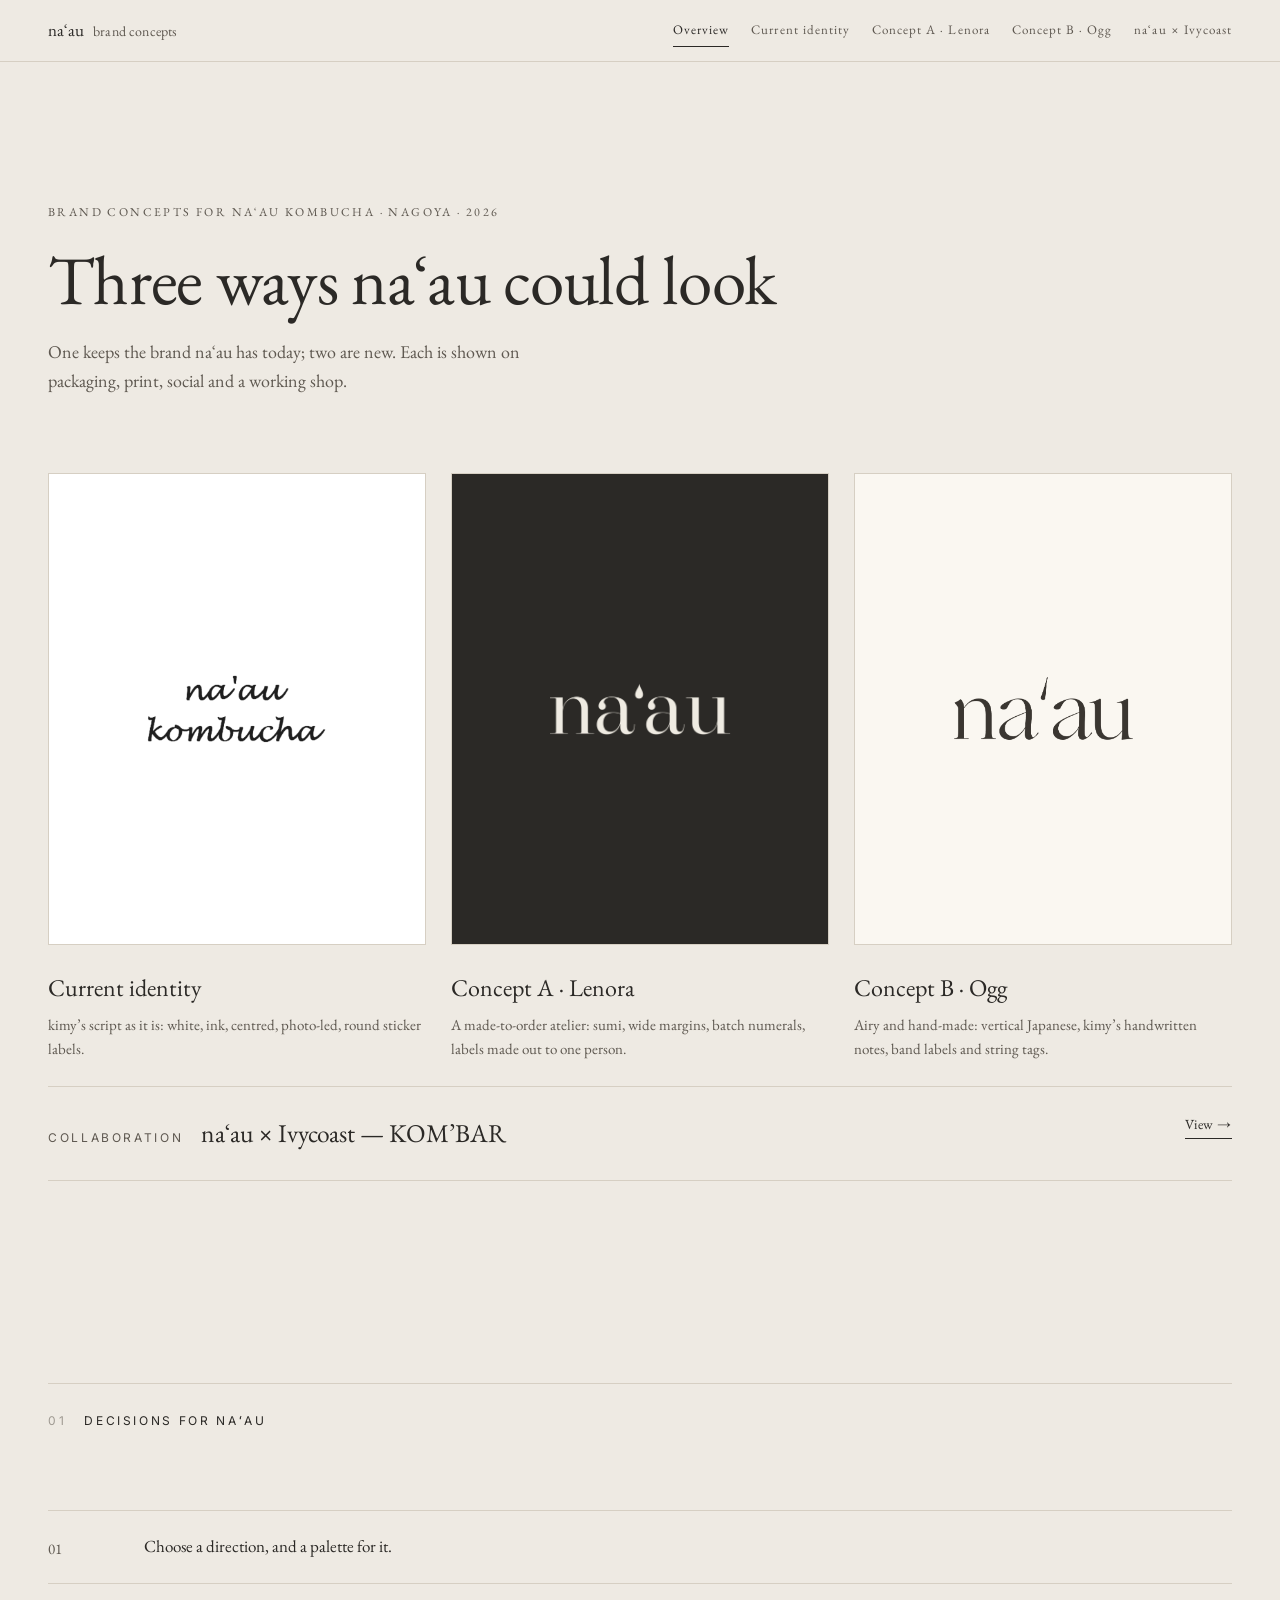
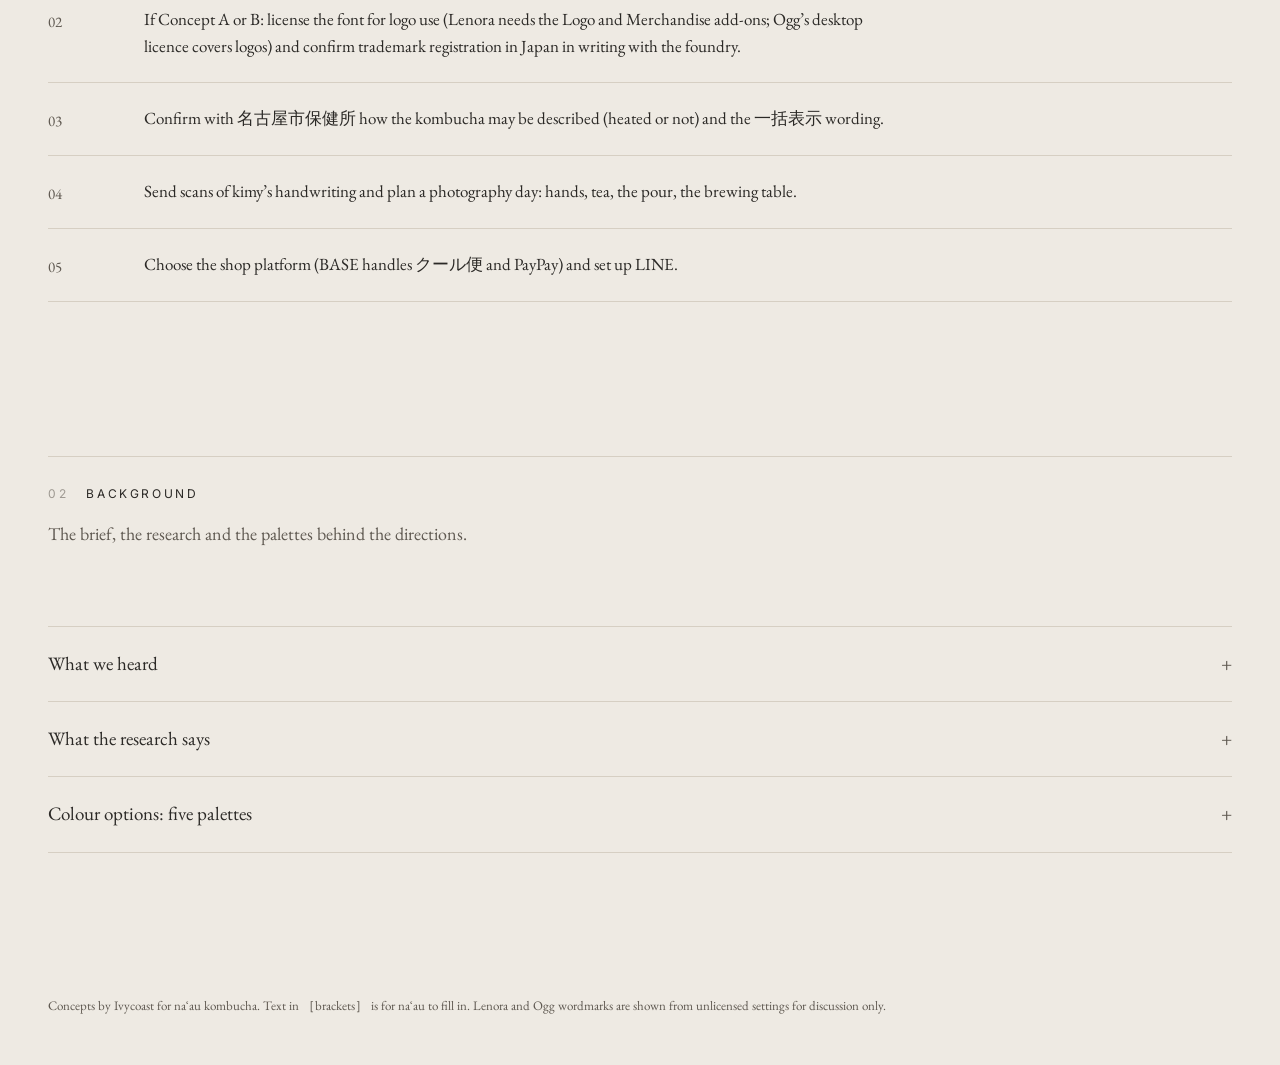
==== commit 6b7454dd: "QA fixes: real artwork for placeholders, calmer overview and collab - Shop pages and Current identit" ====
--- a/index.html
+++ b/index.html
@@ -1 +1 @@
-<!doctype html><html lang="ja"><head><meta charset="utf-8"><meta name="viewport" content="width=device-width, initial-scale=1"><title>naʻau kombucha — brand concepts</title><link rel="preconnect" href="https://fonts.googleapis.com"><link rel="preconnect" href="https://fonts.gstatic.com" crossorigin><link href="https://fonts.googleapis.com/css2?family=EB+Garamond:ital,wght@0,400;0,500;1,400&family=Shippori+Mincho+B1:wght@500;700&family=Zen+Old+Mincho:wght@400;600;700&family=Zen+Kaku+Gothic+New:wght@300;400;500;700&family=Klee+One:wght@400;600&family=Yomogi&family=Inter:wght@400;500;700&family=IBM+Plex+Mono:wght@400;500&display=swap" rel="stylesheet"><link rel="stylesheet" href="assets/css/site.css"><meta name="description" content="Brand concepts for naʻau kombucha, Nagoya."></head><body class=""><svg width="0" height="0" style="position:absolute" aria-hidden="true"><defs><filter id="lino" x="-8%" y="-8%" width="116%" height="116%" color-interpolation-filters="sRGB"><feTurbulence type="fractalNoise" baseFrequency=".03" numOctaves="3" seed="4" result="w"/><feDisplacementMap in="SourceGraphic" in2="w" scale="5" xChannelSelector="R" yChannelSelector="G" result="ink"/><feTurbulence type="fractalNoise" baseFrequency=".22" numOctaves="3" seed="9" result="g"/><feColorMatrix in="g" type="matrix" values="0 0 0 0 0  0 0 0 0 0  0 0 0 0 0  -16 0 0 0 11.6" result="holes"/><feComposite in="ink" in2="holes" operator="in"/></filter><filter id="brush" x="-8%" y="-8%" width="116%" height="116%"><feTurbulence type="fractalNoise" baseFrequency=".06" numOctaves="2" seed="2" result="w"/><feDisplacementMap in="SourceGraphic" in2="w" scale="1.6" xChannelSelector="R" yChannelSelector="G"/></filter><filter id="seal" x="-8%" y="-8%" width="116%" height="116%"><feTurbulence type="fractalNoise" baseFrequency=".05" numOctaves="2" seed="11" result="w"/><feDisplacementMap in="SourceGraphic" in2="w" scale="2.2" xChannelSelector="R" yChannelSelector="G" result="ink"/><feTurbulence type="fractalNoise" baseFrequency=".3" numOctaves="3" seed="5" result="g"/><feColorMatrix in="g" type="matrix" values="0 0 0 0 0  0 0 0 0 0  0 0 0 0 0  -12 0 0 0 8.7" result="holes"/><feComposite in="ink" in2="holes" operator="in"/></filter></defs></svg><nav class="sitenav" aria-label="Concept sections"><div class="wrap"><a class="brand" href="index.html">naʻau <span>brand concepts</span></a><ul><li><a href="index.html" aria-current="page">Overview</a></li><li><a href="current.html">Current identity</a></li><li><a href="lenora.html">Concept A · Lenora</a></li><li><a href="ogg.html">Concept B · Ogg</a></li><li><a href="collab.html">naʻau × Ivycoast</a></li></ul></div></nav><header class="wrap" style="padding-top:clamp(56px,8vw,112px)"><p class="eyebrow">Brand concepts for naʻau kombucha · Nagoya · 2026</p><div style="display:grid; grid-template-columns:repeat(auto-fit,minmax(min(100%,420px),1fr)); gap:16px 64px; align-items:end; margin-top:18px"><h1 style="margin:0; font-weight:400; font-size:clamp(42px,6vw,84px); line-height:1.02; letter-spacing:-.01em">Three ways<br>naʻau could look</h1><div style="display:flex; flex-direction:column; gap:14px; padding-bottom:8px"><p class="jp" style="font-size:clamp(18px,1.8vw,22px); line-height:1.8">飲むだけじゃない。<br>自分の身体に気づく、kombucha。</p><p class="muted" style="max-width:480px">One direction keeps the brand naʻau has today; two are new. Each is shown on packaging, print, social and a working shop, and follows research on how small craft brands earn trust.</p></div></div><div class="covers"><a href="current.html" class="cover" style="background:#FFFFFF; color:#1E1E1E"><span class="cover-n">Current identity</span><img src="assets/logos/current-lockup-1e1e1e.png" alt="naʻau" style="width:46%; "><span class="cover-go">View →</span></a><a href="lenora.html" class="cover" style="background:#2B2926; color:#EFEBE2"><span class="cover-n">Concept A · Lenora</span><img src="assets/logos/lenora-efebe2.png" alt="naʻau" style="width:56%; "><span class="cover-go">View →</span></a><a href="ogg.html" class="cover" style="background:#FAF7F1; color:#3A3631"><span class="cover-n">Concept B · Ogg</span><img src="assets/logos/ogg-3a3631.png" alt="naʻau" style="width:56%; "><span class="cover-go">View →</span></a></div></header><section class="sec "><div class="wrap"><header class="sh"><span class="sh-n">01</span><h2>What we heard</h2><p>From kimy, about the name, the maker and the feeling.</p></header><div class="grid g3"><div class="heard"><span class="heard-n">i</span><h3>The name</h3><p>naʻau is Hawaiian for the gut, the heart and the inner voice. kimy chose it in a second, after 直感kombucha, instinct kombucha and gut feeling kombucha all felt wrong.</p></div><div class="heard"><span class="heard-n">ii</span><h3>The maker</h3><p>kimy is a nurse and gut-health advisor who brews kombucha in Nagoya and teaches it in workshops. Her voice is warm, direct and a little playful.</p></div><div class="heard"><span class="heard-n">iii</span><h3>The feeling</h3><p>Grounded, trustworthy and hand-made; quiet rather than corporate. Kombucha is not everything, but it can be where you begin to listen to your body.</p></div></div></div></section><section class="sec "><div class="wrap"><header class="sh"><span class="sh-n">02</span><h2>What the research says</h2><p>Everything in the three directions follows these findings.</p></header><div class="rows"><div class="rrow"><h3>Packaging</h3><ul><li>330 ml amber glass blocks UV and protects the live culture.</li><li>Matte, water-resistant label stock; condensation ruins uncoated paper.</li><li>The back label carries the 一括表示 at 8 pt minimum, plus 要冷蔵, ‘don’t shake’ and a batch box.</li><li>Kombucha under 1% alcohol is 清涼飲料水; test each batch, as it can ferment past 1% in the bottle.</li></ul><p class="src"><a href="https://www.bevnet.com/news/2019/mountain-culture-kombucha-launches-new-glass-bottle-design-from-ardagh-group" rel="noopener">Mountain Culture</a> · <a href="https://thedieline.com/before-after-health-ade-kombucha/" rel="noopener">Health-Ade</a> · <a href="https://www.mhlw.go.jp/content/11130500/000398573.pdf" rel="noopener">MHLW</a></p></div><div class="rrow"><h3>Print</h3><ul><li>A5 is the standard hand-out; shop cards are 91 × 55 mm, with 3 mm bleed.</li><li>Workshop details in the expected order: 日時, 場所, 対象, 定員, 内容, 参加費（税込）, 申込方法.</li><li>QR codes for LINE and Instagram on the back.</li></ul><p class="src"><a href="https://imitsu.jp/matome/printing/postcard-size-a5" rel="noopener">A5 sizes</a></p></div><div class="rrow"><h3>Social</h3><ul><li>Instagram’s grid shows 3:4 since 2025: design at 1080 × 1440, key content inside the 4:5 crop.</li><li>Stories and Reels at 9:16.</li><li>Batch posts, process, the maker’s hands, workshop carousels with details on the last slide; LINE for restock alerts.</li></ul><p class="src"><a href="https://www.inro.social/blog/instagram-post-size" rel="noopener">Post sizes</a></p></div><div class="rrow"><h3>Website and shop</h3><ul><li>Prices shown tax-inclusive (総額表示, since 2021).</li><li>クール便 cost, dispatch days and a delivery date next to the cart button: 64% of shoppers look for shipping cost on the product page.</li><li>Footer: 特定商取引法に基づく表記, 配送・返品, プライバシー. BASE supports クール便 and PayPay.</li></ul><p class="src"><a href="https://baymard.com/blog/show-shipping-costs-on-product-pages" rel="noopener">Baymard</a> · <a href="https://www.gov-online.go.jp/article/202104/entry-10238.html" rel="noopener">総額表示</a></p></div><div class="rrow"><h3>Colour and trust</h3><ul><li>Undyed, low-saturation colours read as more natural and raise willingness to pay for healthy food.</li><li>Matte packs read as more natural than glossy ones.</li><li>Saturated blue reads ‘competent’ and corporate; warm off-white and warm ink read hand-made.</li></ul><p class="src"><a href="https://openaccess.city.ac.uk/id/eprint/23205/" rel="noopener">Marozzo et al. 2020</a> · <a href="https://research.wu.ac.at/de/publications/matte-matters-when-matte-packaging-increases-perceptions-of-food--7/" rel="noopener">Matte matters</a></p></div><div class="rrow"><h3>Words</h3><ul><li>No health-effect claims on a normal food: avoid 便秘解消, 腸内環境改善, 免疫力UP.</li><li>kimy’s nursing background belongs in her bio, never beside product benefits, and never as ‘監修’.</li><li>Check with 名古屋市保健所 before any label says 非加熱 (unheated).</li></ul><p class="src"><a href="https://www.pref.saitama.lg.jp/documents/19134/620443.pdf" rel="noopener">Saitama guidance</a></p></div></div></div></section><section class="sec "><div class="wrap"><header class="sh"><span class="sh-n">03</span><h2>Colour options</h2><p>Japanese natural-dye colours, plus the plain white naʻau uses today. Every text colour passes WCAG AA; any palette can go with any direction.</p></header><div class="rows"><div class="prow"><div class="prow-h"><p class="eyebrow">S · Current identity</p><h3><span class="jp">白と墨</span> White & Ink</h3><p class="muted">Plain white and ink, as naʻau looks today. The glass and the photographs bring the colour.</p></div><div class="swatches"><div class="sw" style="flex:3; background:#FFFFFF; color:#1E1E1E"><b>White</b><span>#FFFFFF</span><em>Ground</em></div><div class="sw" style="flex:2; background:#1E1E1E; color:#FFFFFF"><b>Ink</b><span>#1E1E1E</span><em>Text · 16.9:1</em></div><div class="sw" style="flex:1; background:#6B6B6B; color:#FFFFFF"><b>Grey</b><span>#6B6B6B</span><em>Small text · 5.3:1</em></div><div class="sw" style="flex:2; background:#F1F1EF; color:#1E1E1E"><b>Mist</b><span>#F1F1EF</span><em>Photo backdrops</em></div><div class="sw" style="flex:1.2; background:#8E4E1F; color:#FFFFFF"><b>Amber glass</b><span>#8E4E1F</span><em>From the bottle</em></div></div></div><div class="prow"><div class="prow-h"><p class="eyebrow">A · Concept A</p><h3><span class="jp">墨と生成り</span> Sumi & Kinari</h3><p class="muted">Near-monochrome. Ink on washi; the amber bottle is the only warmth.</p></div><div class="swatches"><div class="sw" style="flex:3; background:#EFEBE2; color:#1E1E1E"><b>Kinari</b><span>#EFEBE2</span><em>Ground</em></div><div class="sw" style="flex:2; background:#2B2926; color:#FFFFFF"><b>Sumi</b><span>#2B2926</span><em>Text · 12.2:1</em></div><div class="sw" style="flex:1; background:#524E4D; color:#FFFFFF"><b>Keshizumi</b><span>#524E4D</span><em>Rules · 6.9:1</em></div><div class="sw" style="flex:1; background:#B3ADA0; color:#1E1E1E"><b>Rikyū-shiracha</b><span>#B3ADA0</span><em>Secondary</em></div><div class="sw" style="flex:1; background:#A3A3A2; color:#1E1E1E"><b>Usuzumi</b><span>#A3A3A2</span><em>Tint</em></div></div></div><div class="prow"><div class="prow-h"><p class="eyebrow">D · Concept B</p><h3><span class="jp">胡粉と黄土</span> Gofun & Ōdo</h3><p class="muted">Lighter and airier. Morning light through shōji; ochre rhymes with the glass.</p></div><div class="swatches"><div class="sw" style="flex:3; background:#FAF7F1; color:#1E1E1E"><b>Gofun</b><span>#FAF7F1</span><em>Ground</em></div><div class="sw" style="flex:2; background:#3A3631; color:#FFFFFF"><b>Ink</b><span>#3A3631</span><em>Text · 11.2:1</em></div><div class="sw" style="flex:1.5; background:#C39143; color:#FFFFFF"><b>Ōdo</b><span>#C39143</span><em>Fills only</em></div><div class="sw" style="flex:1; background:#8A6A3A; color:#FFFFFF"><b>Ōdo text</b><span>#8A6A3A</span><em>Accent text · 4.7:1</em></div><div class="sw" style="flex:1.5; background:#EDE4CD; color:#1E1E1E"><b>Neri</b><span>#EDE4CD</span><em>Tint</em></div></div></div><div class="prow"><div class="prow-h"><p class="eyebrow">B · Alternative, warmer</p><h3><span class="jp">柿渋と土</span> Kakishibu & Earth</h3><p class="muted">Persimmon-tanned paper and a clay storehouse. Swap in for any direction.</p></div><div class="swatches"><div class="sw" style="flex:3; background:#E9E0CF; color:#1E1E1E"><b>Raw linen</b><span>#E9E0CF</span><em>Ground</em></div><div class="sw" style="flex:2; background:#3B2B22; color:#FFFFFF"><b>Kenpō brown</b><span>#3B2B22</span><em>Text · 10.3:1</em></div><div class="sw" style="flex:1.2; background:#9F563A; color:#FFFFFF"><b>Kakishibu</b><span>#9F563A</span><em>Accent · large text</em></div><div class="sw" style="flex:1; background:#94846A; color:#FFFFFF"><b>Namakabe</b><span>#94846A</span><em>Decoration</em></div><div class="sw" style="flex:1; background:#A86F4C; color:#FFFFFF"><b>Kurumi</b><span>#A86F4C</span><em>Support</em></div></div></div><div class="prow"><div class="prow-h"><p class="eyebrow">C · Alternative</p><h3><span class="jp">弁柄</span> Bengara</h3><p class="muted">A red-oxide seal on handmade paper. A deeper accent for any direction.</p></div><div class="swatches"><div class="sw" style="flex:3; background:#F2EDE3; color:#1E1E1E"><b>Paper</b><span>#F2EDE3</span><em>Ground</em></div><div class="sw" style="flex:2; background:#2E2624; color:#FFFFFF"><b>Warm ink</b><span>#2E2624</span><em>Text · 12.7:1</em></div><div class="sw" style="flex:1.2; background:#8F2E14; color:#FFFFFF"><b>Bengara</b><span>#8F2E14</span><em>Accent · 7.0:1</em></div><div class="sw" style="flex:1; background:#544A47; color:#FFFFFF"><b>Kurotsurubami</b><span>#544A47</span><em>Secondary · 7.4:1</em></div><div class="sw" style="flex:1; background:#9E9478; color:#1E1E1E"><b>Aku-iro</b><span>#9E9478</span><em>Support</em></div></div></div></div></div></section><section class="sec "><div class="wrap"><header class="sh"><span class="sh-n">04</span><h2>The directions</h2><p>Three distinct directions, each with packaging, print, social and working web pages, plus the collaboration with Ivycoast.</p></header><div class="grid g3"><a href="current.html" class="dcard"><div class="dcard-img" style="background:#FFFFFF; color:#1E1E1E"><img src="assets/logos/current-lockup-1e1e1e.png" alt="naʻau" style="width:48%; "></div><p class="eyebrow">kimy’s script, as it is</p><h3>Current identity</h3><p class="muted">kimy’s script as it is: white, ink, centred, photo-led, round sticker labels.</p><span class="link">View the direction →</span></a><a href="lenora.html" class="dcard"><div class="dcard-img" style="background:#2B2926; color:#EFEBE2"><img src="assets/logos/lenora-efebe2.png" alt="naʻau" style="width:48%; "></div><p class="eyebrow">Bottled for one</p><h3>Concept A · Lenora</h3><p class="muted">A made-to-order atelier: sumi, wide margins, batch numerals, labels made out to one person.</p><span class="link">View the direction →</span></a><a href="ogg.html" class="dcard"><div class="dcard-img" style="background:#FAF7F1; color:#3A3631"><img src="assets/logos/ogg-3a3631.png" alt="naʻau" style="width:48%; "></div><p class="eyebrow">The pause</p><h3>Concept B · Ogg</h3><p class="muted">Airy and hand-made: vertical Japanese, kimy’s handwritten notes, band labels and string tags.</p><span class="link">View the direction →</span></a></div><a href="collab.html" class="collab-band"><img src="assets/collab/kombar-artwork.svg" alt="KOM’BAR artwork"><div><p class="eyebrow" style="color:#6E655B">Collaboration · KOM’BAR</p><h3>naʻau × Ivycoast</h3><p>The kombucha soap we make together: the assets we plan, the language both sites use, and how it sits with each direction.</p><span class="link">View the collaboration →</span></div></a></div></section><section class="sec "><div class="wrap"><header class="sh"><span class="sh-n">05</span><h2>Decisions for naʻau</h2><p>What we need from naʻau to move one direction forward.</p></header><ol class="decide"><li><span>01</span><p>Choose a direction, and a palette for it.</p></li><li><span>02</span><p>If Concept A or B: license the font for logo use (Lenora needs the Logo and Merchandise add-ons; Ogg’s desktop licence covers logos) and confirm trademark registration in Japan in writing with the foundry.</p></li><li><span>03</span><p>Confirm with 名古屋市保健所 how the kombucha may be described (heated or not) and the 一括表示 wording.</p></li><li><span>04</span><p>Send scans of kimy’s handwriting and plan a photography day: hands, tea, the pour, the brewing table.</p></li><li><span>05</span><p>Choose the shop platform (BASE handles クール便 and PayPay) and set up LINE.</p></li></ol></div></section><footer class="site"><div class="wrap">Concepts by Ivycoast for naʻau kombucha. Text in ［brackets］ is for naʻau to fill in. Lenora and Ogg wordmarks are shown from unlicensed settings for discussion only; photography is shown as direction.</div></footer></body></html>
+<!doctype html><html lang="ja"><head><meta charset="utf-8"><meta name="viewport" content="width=device-width, initial-scale=1"><title>naʻau kombucha — brand concepts</title><link rel="preconnect" href="https://fonts.googleapis.com"><link rel="preconnect" href="https://fonts.gstatic.com" crossorigin><link href="https://fonts.googleapis.com/css2?family=EB+Garamond:ital,wght@0,400;0,500;1,400&family=Shippori+Mincho+B1:wght@500;700&family=Zen+Old+Mincho:wght@400;600;700&family=Zen+Kaku+Gothic+New:wght@300;400;500;700&family=Klee+One:wght@400;600&family=Yomogi&family=Inter:wght@400;500;700&family=IBM+Plex+Mono:wght@400;500&display=swap" rel="stylesheet"><link rel="stylesheet" href="assets/css/site.css"><meta name="description" content="Brand concepts for naʻau kombucha, Nagoya."></head><body class=""><svg width="0" height="0" style="position:absolute" aria-hidden="true"><defs><filter id="lino" x="-8%" y="-8%" width="116%" height="116%" color-interpolation-filters="sRGB"><feTurbulence type="fractalNoise" baseFrequency=".03" numOctaves="3" seed="4" result="w"/><feDisplacementMap in="SourceGraphic" in2="w" scale="5" xChannelSelector="R" yChannelSelector="G" result="ink"/><feTurbulence type="fractalNoise" baseFrequency=".22" numOctaves="3" seed="9" result="g"/><feColorMatrix in="g" type="matrix" values="0 0 0 0 0  0 0 0 0 0  0 0 0 0 0  -16 0 0 0 11.6" result="holes"/><feComposite in="ink" in2="holes" operator="in"/></filter><filter id="brush" x="-8%" y="-8%" width="116%" height="116%"><feTurbulence type="fractalNoise" baseFrequency=".06" numOctaves="2" seed="2" result="w"/><feDisplacementMap in="SourceGraphic" in2="w" scale="1.6" xChannelSelector="R" yChannelSelector="G"/></filter><filter id="seal" x="-8%" y="-8%" width="116%" height="116%"><feTurbulence type="fractalNoise" baseFrequency=".05" numOctaves="2" seed="11" result="w"/><feDisplacementMap in="SourceGraphic" in2="w" scale="2.2" xChannelSelector="R" yChannelSelector="G" result="ink"/><feTurbulence type="fractalNoise" baseFrequency=".3" numOctaves="3" seed="5" result="g"/><feColorMatrix in="g" type="matrix" values="0 0 0 0 0  0 0 0 0 0  0 0 0 0 0  -12 0 0 0 8.7" result="holes"/><feComposite in="ink" in2="holes" operator="in"/></filter></defs></svg><nav class="sitenav" aria-label="Concept sections"><div class="wrap"><a class="brand" href="index.html">naʻau <span>brand concepts</span></a><ul><li><a href="index.html" aria-current="page"><span class="nl">Overview</span><span class="ns">Overview</span></a></li><li><a href="current.html"><span class="nl">Current identity</span><span class="ns">Current</span></a></li><li><a href="lenora.html"><span class="nl">Concept A · Lenora</span><span class="ns">A · Lenora</span></a></li><li><a href="ogg.html"><span class="nl">Concept B · Ogg</span><span class="ns">B · Ogg</span></a></li><li><a href="collab.html"><span class="nl">naʻau × Ivycoast</span><span class="ns">Collab</span></a></li></ul></div></nav><header class="wrap ov-hero"><p class="eyebrow">Brand concepts for naʻau kombucha · Nagoya · 2026</p><h1>Three ways naʻau could look</h1><p class="ov-sub">One keeps the brand naʻau has today; two are new. Each is shown on packaging, print, social and a working shop.</p></header><section class="wrap ov-sec"><div class="ov-dirs"><a href="current.html" class="dcard"><div class="dcard-img" style="background:#FFFFFF; color:#1E1E1E"><img src="assets/logos/current-lockup-1e1e1e.png" alt="naʻau" style="width:48%; "></div><h3>Current identity</h3><p class="muted">kimy’s script as it is: white, ink, centred, photo-led, round sticker labels.</p></a><a href="lenora.html" class="dcard"><div class="dcard-img" style="background:#2B2926; color:#EFEBE2"><img src="assets/logos/lenora-efebe2.png" alt="naʻau" style="width:48%; "></div><h3>Concept A · Lenora</h3><p class="muted">A made-to-order atelier: sumi, wide margins, batch numerals, labels made out to one person.</p></a><a href="ogg.html" class="dcard"><div class="dcard-img" style="background:#FAF7F1; color:#3A3631"><img src="assets/logos/ogg-3a3631.png" alt="naʻau" style="width:48%; "></div><h3>Concept B · Ogg</h3><p class="muted">Airy and hand-made: vertical Japanese, kimy’s handwritten notes, band labels and string tags.</p></a></div><a href="collab.html" class="ov-collab"><span>Collaboration</span><b>naʻau × Ivycoast — KOM’BAR</b><span class="link">View →</span></a></section><section class="sec "><div class="wrap"><header class="sh"><span class="sh-n">01</span><h2>Decisions for naʻau</h2></header><ol class="decide"><li><span>01</span><p>Choose a direction, and a palette for it.</p></li><li><span>02</span><p>If Concept A or B: license the font for logo use (Lenora needs the Logo and Merchandise add-ons; Ogg’s desktop licence covers logos) and confirm trademark registration in Japan in writing with the foundry.</p></li><li><span>03</span><p>Confirm with 名古屋市保健所 how the kombucha may be described (heated or not) and the 一括表示 wording.</p></li><li><span>04</span><p>Send scans of kimy’s handwriting and plan a photography day: hands, tea, the pour, the brewing table.</p></li><li><span>05</span><p>Choose the shop platform (BASE handles クール便 and PayPay) and set up LINE.</p></li></ol></div></section><section class="sec "><div class="wrap"><header class="sh"><span class="sh-n">02</span><h2>Background</h2><p>The brief, the research and the palettes behind the directions.</p></header><details class="appx"><summary>What we heard</summary><div class="grid g3"><div class="heard"><span class="heard-n">i</span><h3>The name</h3><p>naʻau is Hawaiian for the gut, the heart and the inner voice. kimy chose it in a second, after 直感kombucha, instinct kombucha and gut feeling kombucha all felt wrong.</p></div><div class="heard"><span class="heard-n">ii</span><h3>The maker</h3><p>kimy is a nurse and gut-health advisor who brews kombucha in Nagoya and teaches it in workshops. Her voice is warm, direct and a little playful.</p></div><div class="heard"><span class="heard-n">iii</span><h3>The feeling</h3><p>Grounded, trustworthy and hand-made; quiet rather than corporate. Kombucha is not everything, but it can be where you begin to listen to your body.</p></div></div></details><details class="appx"><summary>What the research says</summary><div class="rows"><div class="rrow"><h3>Packaging</h3><ul><li>330 ml amber glass blocks UV and protects the live culture.</li><li>Matte, water-resistant label stock; condensation ruins uncoated paper.</li><li>The back label carries the 一括表示 at 8 pt minimum, plus 要冷蔵, ‘don’t shake’ and a batch box.</li><li>Kombucha under 1% alcohol is 清涼飲料水; test each batch, as it can ferment past 1% in the bottle.</li></ul><p class="src"><a href="https://www.bevnet.com/news/2019/mountain-culture-kombucha-launches-new-glass-bottle-design-from-ardagh-group" rel="noopener">Mountain Culture</a> · <a href="https://thedieline.com/before-after-health-ade-kombucha/" rel="noopener">Health-Ade</a> · <a href="https://www.mhlw.go.jp/content/11130500/000398573.pdf" rel="noopener">MHLW</a></p></div><div class="rrow"><h3>Print</h3><ul><li>A5 is the standard hand-out; shop cards are 91 × 55 mm, with 3 mm bleed.</li><li>Workshop details in the expected order: 日時, 場所, 対象, 定員, 内容, 参加費（税込）, 申込方法.</li><li>QR codes for LINE and Instagram on the back.</li></ul><p class="src"><a href="https://imitsu.jp/matome/printing/postcard-size-a5" rel="noopener">A5 sizes</a></p></div><div class="rrow"><h3>Social</h3><ul><li>Instagram’s grid shows 3:4 since 2025: design at 1080 × 1440, key content inside the 4:5 crop.</li><li>Stories and Reels at 9:16.</li><li>Batch posts, process, the maker’s hands, workshop carousels with details on the last slide; LINE for restock alerts.</li></ul><p class="src"><a href="https://www.inro.social/blog/instagram-post-size" rel="noopener">Post sizes</a></p></div><div class="rrow"><h3>Website and shop</h3><ul><li>Prices shown tax-inclusive (総額表示, since 2021).</li><li>クール便 cost, dispatch days and a delivery date next to the cart button: 64% of shoppers look for shipping cost on the product page.</li><li>Footer: 特定商取引法に基づく表記, 配送・返品, プライバシー. BASE supports クール便 and PayPay.</li></ul><p class="src"><a href="https://baymard.com/blog/show-shipping-costs-on-product-pages" rel="noopener">Baymard</a> · <a href="https://www.gov-online.go.jp/article/202104/entry-10238.html" rel="noopener">総額表示</a></p></div><div class="rrow"><h3>Colour and trust</h3><ul><li>Undyed, low-saturation colours read as more natural and raise willingness to pay for healthy food.</li><li>Matte packs read as more natural than glossy ones.</li><li>Saturated blue reads ‘competent’ and corporate; warm off-white and warm ink read hand-made.</li></ul><p class="src"><a href="https://openaccess.city.ac.uk/id/eprint/23205/" rel="noopener">Marozzo et al. 2020</a> · <a href="https://research.wu.ac.at/de/publications/matte-matters-when-matte-packaging-increases-perceptions-of-food--7/" rel="noopener">Matte matters</a></p></div><div class="rrow"><h3>Words</h3><ul><li>No health-effect claims on a normal food: avoid 便秘解消, 腸内環境改善, 免疫力UP.</li><li>kimy’s nursing background belongs in her bio, never beside product benefits, and never as ‘監修’.</li><li>Check with 名古屋市保健所 before any label says 非加熱 (unheated).</li></ul><p class="src"><a href="https://www.pref.saitama.lg.jp/documents/19134/620443.pdf" rel="noopener">Saitama guidance</a></p></div></div></details><details class="appx"><summary>Colour options: five palettes</summary><div class="rows"><div class="prow"><div class="prow-h"><p class="eyebrow">S · Current identity</p><h3><span class="jp">白と墨</span> White & Ink</h3><p class="muted">Plain white and ink, as naʻau looks today. The glass and the photographs bring the colour.</p></div><div class="swatches"><div class="sw" style="flex:3; background:#FFFFFF; color:#1E1E1E"><b>White</b><span>#FFFFFF</span><em>Ground</em></div><div class="sw" style="flex:2; background:#1E1E1E; color:#FFFFFF"><b>Ink</b><span>#1E1E1E</span><em>Text · 16.9:1</em></div><div class="sw" style="flex:1; background:#6B6B6B; color:#FFFFFF"><b>Grey</b><span>#6B6B6B</span><em>Small text · 5.3:1</em></div><div class="sw" style="flex:2; background:#F1F1EF; color:#1E1E1E"><b>Mist</b><span>#F1F1EF</span><em>Photo backdrops</em></div><div class="sw" style="flex:1.2; background:#8E4E1F; color:#FFFFFF"><b>Amber glass</b><span>#8E4E1F</span><em>From the bottle</em></div></div></div><div class="prow"><div class="prow-h"><p class="eyebrow">A · Concept A</p><h3><span class="jp">墨と生成り</span> Sumi & Kinari</h3><p class="muted">Near-monochrome. Ink on washi; the amber bottle is the only warmth.</p></div><div class="swatches"><div class="sw" style="flex:3; background:#EFEBE2; color:#1E1E1E"><b>Kinari</b><span>#EFEBE2</span><em>Ground</em></div><div class="sw" style="flex:2; background:#2B2926; color:#FFFFFF"><b>Sumi</b><span>#2B2926</span><em>Text · 12.2:1</em></div><div class="sw" style="flex:1; background:#524E4D; color:#FFFFFF"><b>Keshizumi</b><span>#524E4D</span><em>Rules · 6.9:1</em></div><div class="sw" style="flex:1; background:#B3ADA0; color:#1E1E1E"><b>Rikyū-shiracha</b><span>#B3ADA0</span><em>Secondary</em></div><div class="sw" style="flex:1; background:#A3A3A2; color:#1E1E1E"><b>Usuzumi</b><span>#A3A3A2</span><em>Tint</em></div></div></div><div class="prow"><div class="prow-h"><p class="eyebrow">D · Concept B</p><h3><span class="jp">胡粉と黄土</span> Gofun & Ōdo</h3><p class="muted">Lighter and airier. Morning light through shōji; ochre rhymes with the glass.</p></div><div class="swatches"><div class="sw" style="flex:3; background:#FAF7F1; color:#1E1E1E"><b>Gofun</b><span>#FAF7F1</span><em>Ground</em></div><div class="sw" style="flex:2; background:#3A3631; color:#FFFFFF"><b>Ink</b><span>#3A3631</span><em>Text · 11.2:1</em></div><div class="sw" style="flex:1.5; background:#C39143; color:#FFFFFF"><b>Ōdo</b><span>#C39143</span><em>Fills only</em></div><div class="sw" style="flex:1; background:#8A6A3A; color:#FFFFFF"><b>Ōdo text</b><span>#8A6A3A</span><em>Accent text · 4.7:1</em></div><div class="sw" style="flex:1.5; background:#EDE4CD; color:#1E1E1E"><b>Neri</b><span>#EDE4CD</span><em>Tint</em></div></div></div><div class="prow"><div class="prow-h"><p class="eyebrow">B · Alternative, warmer</p><h3><span class="jp">柿渋と土</span> Kakishibu & Earth</h3><p class="muted">Persimmon-tanned paper and a clay storehouse. Swap in for any direction.</p></div><div class="swatches"><div class="sw" style="flex:3; background:#E9E0CF; color:#1E1E1E"><b>Raw linen</b><span>#E9E0CF</span><em>Ground</em></div><div class="sw" style="flex:2; background:#3B2B22; color:#FFFFFF"><b>Kenpō brown</b><span>#3B2B22</span><em>Text · 10.3:1</em></div><div class="sw" style="flex:1.2; background:#9F563A; color:#FFFFFF"><b>Kakishibu</b><span>#9F563A</span><em>Accent · large text</em></div><div class="sw" style="flex:1; background:#94846A; color:#FFFFFF"><b>Namakabe</b><span>#94846A</span><em>Decoration</em></div><div class="sw" style="flex:1; background:#A86F4C; color:#FFFFFF"><b>Kurumi</b><span>#A86F4C</span><em>Support</em></div></div></div><div class="prow"><div class="prow-h"><p class="eyebrow">C · Alternative</p><h3><span class="jp">弁柄</span> Bengara</h3><p class="muted">A red-oxide seal on handmade paper. A deeper accent for any direction.</p></div><div class="swatches"><div class="sw" style="flex:3; background:#F2EDE3; color:#1E1E1E"><b>Paper</b><span>#F2EDE3</span><em>Ground</em></div><div class="sw" style="flex:2; background:#2E2624; color:#FFFFFF"><b>Warm ink</b><span>#2E2624</span><em>Text · 12.7:1</em></div><div class="sw" style="flex:1.2; background:#8F2E14; color:#FFFFFF"><b>Bengara</b><span>#8F2E14</span><em>Accent · 7.0:1</em></div><div class="sw" style="flex:1; background:#544A47; color:#FFFFFF"><b>Kurotsurubami</b><span>#544A47</span><em>Secondary · 7.4:1</em></div><div class="sw" style="flex:1; background:#9E9478; color:#1E1E1E"><b>Aku-iro</b><span>#9E9478</span><em>Support</em></div></div></div></div></details></div></section><footer class="site"><div class="wrap">Concepts by Ivycoast for naʻau kombucha. Text in ［brackets］ is for naʻau to fill in. Lenora and Ogg wordmarks are shown from unlicensed settings for discussion only.</div></footer></body></html>
--- a/assets/css/site.css
+++ b/assets/css/site.css
@@ -455,3 +455,55 @@
 .sh p { margin-top: 14px; max-width: 520px; font-size: 18px; }
 .sub h3 { font-family: Inter, sans-serif; font-size: 12px; letter-spacing: .22em; text-transform: uppercase; font-weight: 400; color: var(--muted); }
 .sub { margin-top: clamp(72px, 9vw, 120px); }
+
+/* ---------------------------------------------------------------- mixed media (Concept A) */
+.mm-drop { filter: drop-shadow(0 1px 1px rgba(0,0,0,.18)) drop-shadow(0 10px 14px rgba(0,0,0,.22)); }
+.mm-drop > .ab { box-shadow: none !important; }
+.mm-torn-b { -webkit-mask: linear-gradient(#000, #000) top / 100% 95% no-repeat, url(../textures/tear-edge.png) bottom / 100% 6% no-repeat;
+             mask: linear-gradient(#000, #000) top / 100% 95% no-repeat, url(../textures/tear-edge.png) bottom / 100% 6% no-repeat; }
+.mm-tape { position: absolute; opacity: .9; z-index: 3; }
+.d-collab { --peach: #A9C9D8; }
+.cover2-top span, .cover2 .kb2-def { color: #F8F6F1; }
+.cover2-box { box-shadow: 0 2px 2px rgba(0,0,0,.15), 0 30px 50px -20px rgba(0,0,0,.45), 0 70px 110px -50px rgba(0,0,0,.45); }
+.ab.clear::after { display: none; }
+
+/* overview v3: the work first */
+.ov-hero { padding-top: clamp(80px, 11vw, 160px); padding-bottom: clamp(48px, 6vw, 80px); }
+.ov-hero h1 { margin: 22px 0 0; font-weight: 400; font-size: clamp(40px, 5.4vw, 76px); line-height: 1.05; letter-spacing: -.01em; max-width: 900px; }
+.ov-sub { margin-top: 22px; max-width: 520px; color: var(--muted); font-size: 18px; }
+.ov-sec { padding-bottom: clamp(24px, 4vw, 48px); }
+.ov-dirs { display: grid; grid-template-columns: repeat(3, minmax(0, 1fr)); gap: clamp(16px, 2vw, 28px); }
+@media (max-width: 760px) { .ov-dirs { grid-template-columns: minmax(0, 1fr); } }
+.ov-dirs .dcard-img { aspect-ratio: 4 / 5; }
+.ov-dirs h3 { margin-top: 10px; }
+.ov-dirs .muted { font-size: 15px; }
+.ov-collab { margin-top: clamp(16px, 2vw, 28px); display: flex; align-items: baseline; gap: 18px; padding: 26px 0; border-top: 1px solid var(--rule); border-bottom: 1px solid var(--rule); text-decoration: none; }
+.ov-collab span:first-child { font-family: Inter, sans-serif; font-size: 12px; letter-spacing: .22em; text-transform: uppercase; color: var(--muted); }
+.ov-collab b { font-weight: 400; font-size: clamp(20px, 2vw, 26px); }
+.ov-collab .link { margin-left: auto; }
+details.appx { border-top: 1px solid var(--rule); }
+details.appx:last-child { border-bottom: 1px solid var(--rule); }
+details.appx summary { cursor: pointer; padding: 22px 0; font-size: 19px; list-style: none; display: flex; justify-content: space-between; }
+details.appx summary::-webkit-details-marker { display: none; }
+details.appx summary::after { content: "+"; color: var(--muted); }
+details.appx[open] summary::after { content: "−"; }
+details.appx > *:not(summary) { margin-bottom: 40px; }
+
+/* ---------------------------------------------------------------- polish: captions, phone menu, palette chips */
+:root { --muted: #5E5850; }
+.d-ogg, .d-collab { --muted: #625A50; }
+.d-current { --muted: #5F5F5F; }
+.pf figcaption, .scap { font-size: 14px; }
+.pf figcaption span { line-height: 1.5; }
+.sitenav .ns { display: none; }
+@media (max-width: 640px) {
+  .sitenav .nl { display: none; }
+  .sitenav .ns { display: inline; }
+  .sitenav .wrap { gap: 6px 16px; }
+  .sitenav ul { gap: 4px 14px; }
+  .sitenav li a { font-size: 12px; letter-spacing: .04em; }
+  .sitenav .brand span { display: none; }
+  .swatches { display: grid; grid-template-columns: repeat(2, minmax(0, 1fr)); height: auto; }
+  .sw { min-height: 76px; }
+  .prow .swatches { height: auto; }
+}
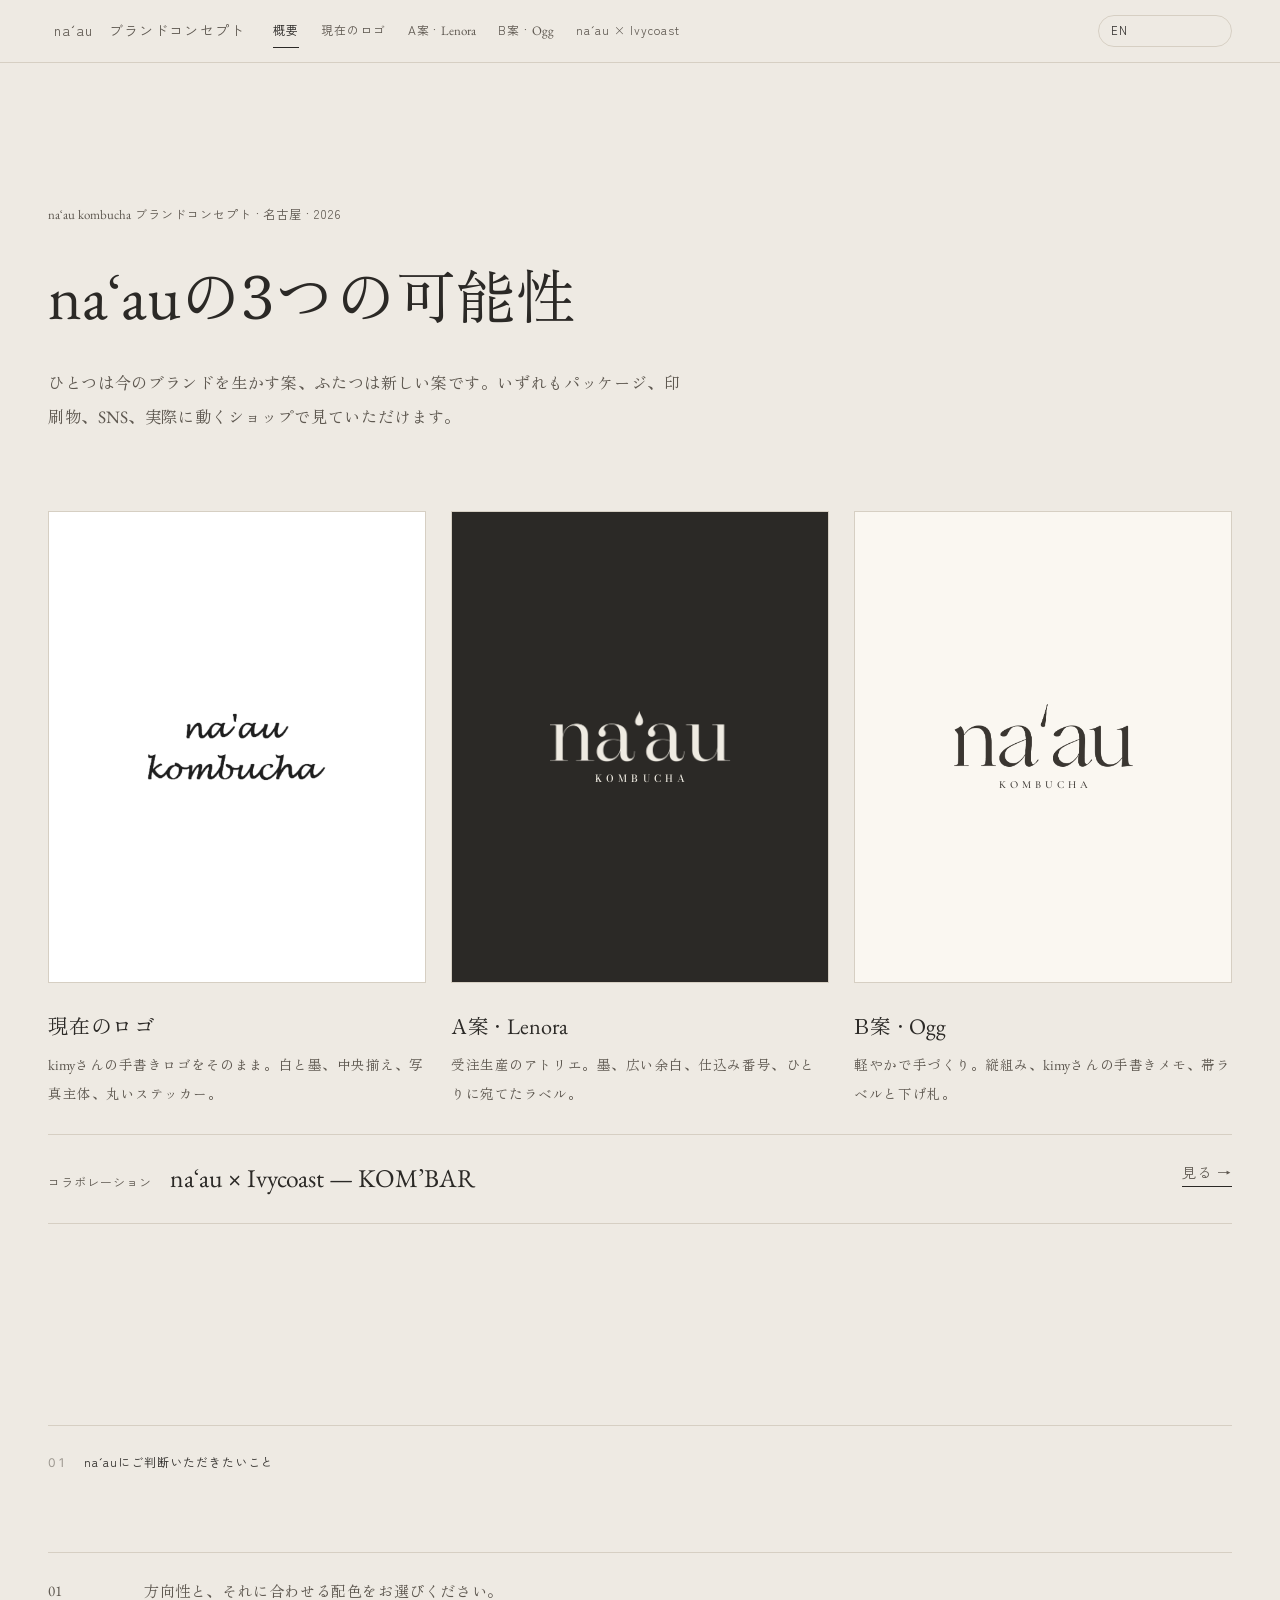
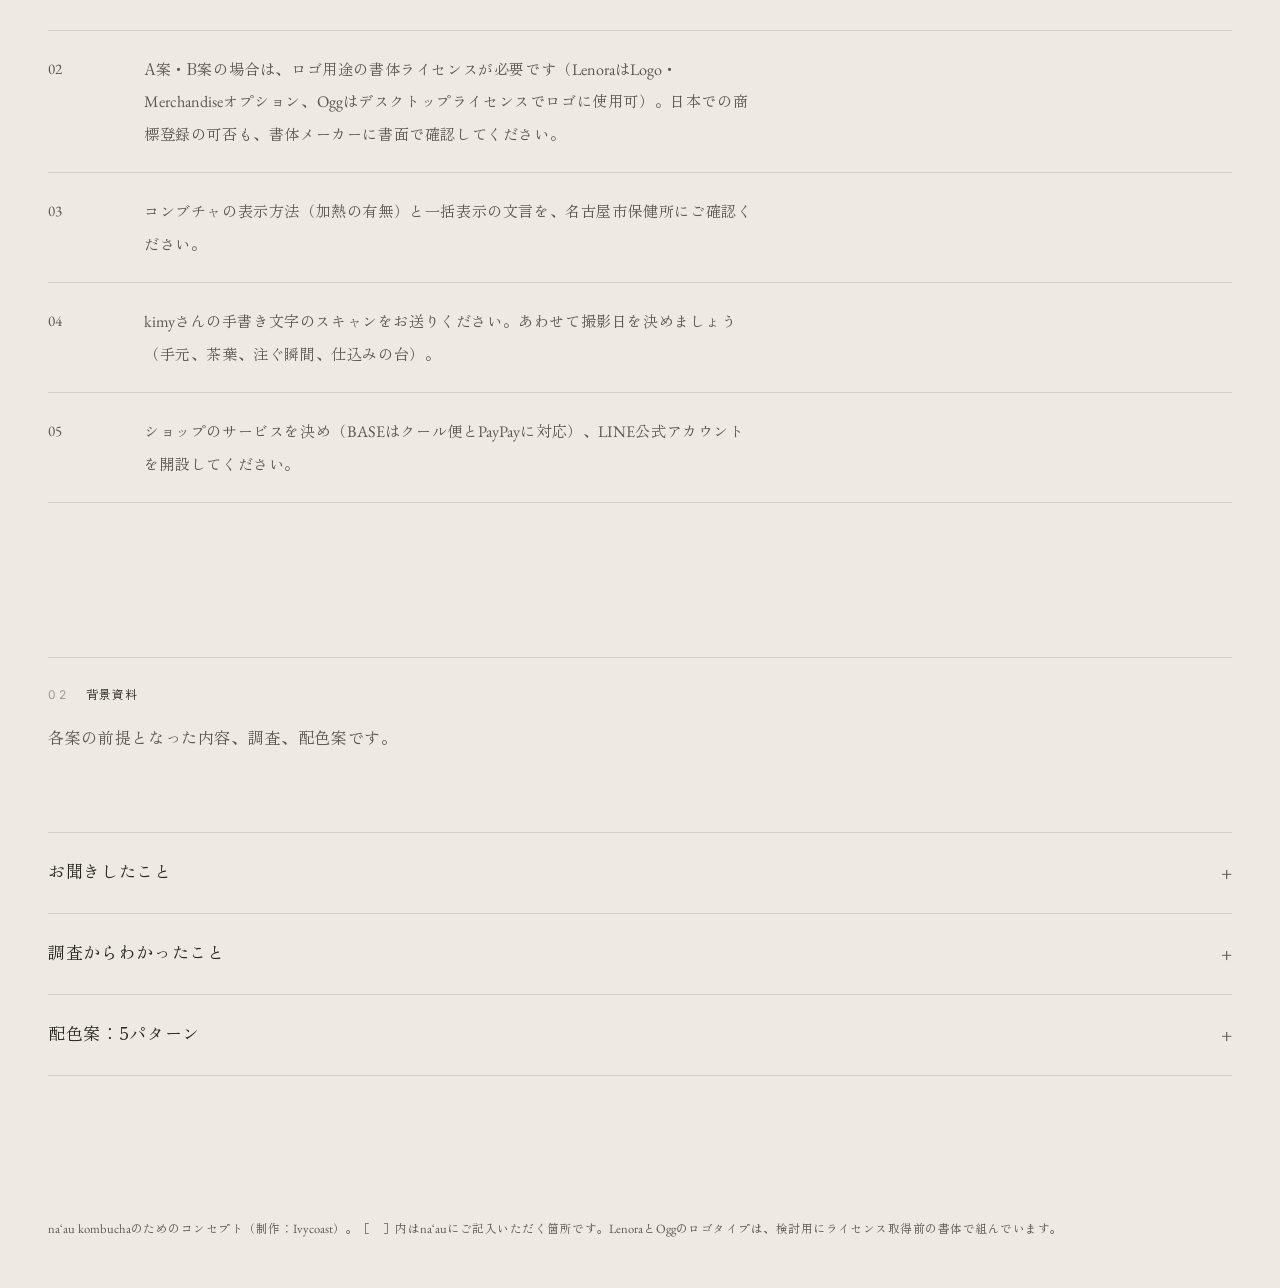
==== commit c2bc26c3: "Japanese first with EN toggle; Japanese typesetting; KOM'BAR ingredients - Site opens in Japanese wi" ====
--- a/index.html
+++ b/index.html
@@ -1 +1 @@
-<!doctype html><html lang="ja"><head><meta charset="utf-8"><meta name="viewport" content="width=device-width, initial-scale=1"><title>naʻau kombucha — brand concepts</title><link rel="preconnect" href="https://fonts.googleapis.com"><link rel="preconnect" href="https://fonts.gstatic.com" crossorigin><link href="https://fonts.googleapis.com/css2?family=EB+Garamond:ital,wght@0,400;0,500;1,400&family=Shippori+Mincho+B1:wght@500;700&family=Zen+Old+Mincho:wght@400;600;700&family=Zen+Kaku+Gothic+New:wght@300;400;500;700&family=Klee+One:wght@400;600&family=Yomogi&family=Inter:wght@400;500;700&family=IBM+Plex+Mono:wght@400;500&display=swap" rel="stylesheet"><link rel="stylesheet" href="assets/css/site.css"><meta name="description" content="Brand concepts for naʻau kombucha, Nagoya."></head><body class=""><svg width="0" height="0" style="position:absolute" aria-hidden="true"><defs><filter id="lino" x="-8%" y="-8%" width="116%" height="116%" color-interpolation-filters="sRGB"><feTurbulence type="fractalNoise" baseFrequency=".03" numOctaves="3" seed="4" result="w"/><feDisplacementMap in="SourceGraphic" in2="w" scale="5" xChannelSelector="R" yChannelSelector="G" result="ink"/><feTurbulence type="fractalNoise" baseFrequency=".22" numOctaves="3" seed="9" result="g"/><feColorMatrix in="g" type="matrix" values="0 0 0 0 0  0 0 0 0 0  0 0 0 0 0  -16 0 0 0 11.6" result="holes"/><feComposite in="ink" in2="holes" operator="in"/></filter><filter id="brush" x="-8%" y="-8%" width="116%" height="116%"><feTurbulence type="fractalNoise" baseFrequency=".06" numOctaves="2" seed="2" result="w"/><feDisplacementMap in="SourceGraphic" in2="w" scale="1.6" xChannelSelector="R" yChannelSelector="G"/></filter><filter id="seal" x="-8%" y="-8%" width="116%" height="116%"><feTurbulence type="fractalNoise" baseFrequency=".05" numOctaves="2" seed="11" result="w"/><feDisplacementMap in="SourceGraphic" in2="w" scale="2.2" xChannelSelector="R" yChannelSelector="G" result="ink"/><feTurbulence type="fractalNoise" baseFrequency=".3" numOctaves="3" seed="5" result="g"/><feColorMatrix in="g" type="matrix" values="0 0 0 0 0  0 0 0 0 0  0 0 0 0 0  -12 0 0 0 8.7" result="holes"/><feComposite in="ink" in2="holes" operator="in"/></filter></defs></svg><nav class="sitenav" aria-label="Concept sections"><div class="wrap"><a class="brand" href="index.html">naʻau <span>brand concepts</span></a><ul><li><a href="index.html" aria-current="page"><span class="nl">Overview</span><span class="ns">Overview</span></a></li><li><a href="current.html"><span class="nl">Current identity</span><span class="ns">Current</span></a></li><li><a href="lenora.html"><span class="nl">Concept A · Lenora</span><span class="ns">A · Lenora</span></a></li><li><a href="ogg.html"><span class="nl">Concept B · Ogg</span><span class="ns">B · Ogg</span></a></li><li><a href="collab.html"><span class="nl">naʻau × Ivycoast</span><span class="ns">Collab</span></a></li></ul></div></nav><header class="wrap ov-hero"><p class="eyebrow">Brand concepts for naʻau kombucha · Nagoya · 2026</p><h1>Three ways naʻau could look</h1><p class="ov-sub">One keeps the brand naʻau has today; two are new. Each is shown on packaging, print, social and a working shop.</p></header><section class="wrap ov-sec"><div class="ov-dirs"><a href="current.html" class="dcard"><div class="dcard-img" style="background:#FFFFFF; color:#1E1E1E"><img src="assets/logos/current-lockup-1e1e1e.png" alt="naʻau" style="width:48%; "></div><h3>Current identity</h3><p class="muted">kimy’s script as it is: white, ink, centred, photo-led, round sticker labels.</p></a><a href="lenora.html" class="dcard"><div class="dcard-img" style="background:#2B2926; color:#EFEBE2"><img src="assets/logos/lenora-efebe2.png" alt="naʻau" style="width:48%; "></div><h3>Concept A · Lenora</h3><p class="muted">A made-to-order atelier: sumi, wide margins, batch numerals, labels made out to one person.</p></a><a href="ogg.html" class="dcard"><div class="dcard-img" style="background:#FAF7F1; color:#3A3631"><img src="assets/logos/ogg-3a3631.png" alt="naʻau" style="width:48%; "></div><h3>Concept B · Ogg</h3><p class="muted">Airy and hand-made: vertical Japanese, kimy’s handwritten notes, band labels and string tags.</p></a></div><a href="collab.html" class="ov-collab"><span>Collaboration</span><b>naʻau × Ivycoast — KOM’BAR</b><span class="link">View →</span></a></section><section class="sec "><div class="wrap"><header class="sh"><span class="sh-n">01</span><h2>Decisions for naʻau</h2></header><ol class="decide"><li><span>01</span><p>Choose a direction, and a palette for it.</p></li><li><span>02</span><p>If Concept A or B: license the font for logo use (Lenora needs the Logo and Merchandise add-ons; Ogg’s desktop licence covers logos) and confirm trademark registration in Japan in writing with the foundry.</p></li><li><span>03</span><p>Confirm with 名古屋市保健所 how the kombucha may be described (heated or not) and the 一括表示 wording.</p></li><li><span>04</span><p>Send scans of kimy’s handwriting and plan a photography day: hands, tea, the pour, the brewing table.</p></li><li><span>05</span><p>Choose the shop platform (BASE handles クール便 and PayPay) and set up LINE.</p></li></ol></div></section><section class="sec "><div class="wrap"><header class="sh"><span class="sh-n">02</span><h2>Background</h2><p>The brief, the research and the palettes behind the directions.</p></header><details class="appx"><summary>What we heard</summary><div class="grid g3"><div class="heard"><span class="heard-n">i</span><h3>The name</h3><p>naʻau is Hawaiian for the gut, the heart and the inner voice. kimy chose it in a second, after 直感kombucha, instinct kombucha and gut feeling kombucha all felt wrong.</p></div><div class="heard"><span class="heard-n">ii</span><h3>The maker</h3><p>kimy is a nurse and gut-health advisor who brews kombucha in Nagoya and teaches it in workshops. Her voice is warm, direct and a little playful.</p></div><div class="heard"><span class="heard-n">iii</span><h3>The feeling</h3><p>Grounded, trustworthy and hand-made; quiet rather than corporate. Kombucha is not everything, but it can be where you begin to listen to your body.</p></div></div></details><details class="appx"><summary>What the research says</summary><div class="rows"><div class="rrow"><h3>Packaging</h3><ul><li>330 ml amber glass blocks UV and protects the live culture.</li><li>Matte, water-resistant label stock; condensation ruins uncoated paper.</li><li>The back label carries the 一括表示 at 8 pt minimum, plus 要冷蔵, ‘don’t shake’ and a batch box.</li><li>Kombucha under 1% alcohol is 清涼飲料水; test each batch, as it can ferment past 1% in the bottle.</li></ul><p class="src"><a href="https://www.bevnet.com/news/2019/mountain-culture-kombucha-launches-new-glass-bottle-design-from-ardagh-group" rel="noopener">Mountain Culture</a> · <a href="https://thedieline.com/before-after-health-ade-kombucha/" rel="noopener">Health-Ade</a> · <a href="https://www.mhlw.go.jp/content/11130500/000398573.pdf" rel="noopener">MHLW</a></p></div><div class="rrow"><h3>Print</h3><ul><li>A5 is the standard hand-out; shop cards are 91 × 55 mm, with 3 mm bleed.</li><li>Workshop details in the expected order: 日時, 場所, 対象, 定員, 内容, 参加費（税込）, 申込方法.</li><li>QR codes for LINE and Instagram on the back.</li></ul><p class="src"><a href="https://imitsu.jp/matome/printing/postcard-size-a5" rel="noopener">A5 sizes</a></p></div><div class="rrow"><h3>Social</h3><ul><li>Instagram’s grid shows 3:4 since 2025: design at 1080 × 1440, key content inside the 4:5 crop.</li><li>Stories and Reels at 9:16.</li><li>Batch posts, process, the maker’s hands, workshop carousels with details on the last slide; LINE for restock alerts.</li></ul><p class="src"><a href="https://www.inro.social/blog/instagram-post-size" rel="noopener">Post sizes</a></p></div><div class="rrow"><h3>Website and shop</h3><ul><li>Prices shown tax-inclusive (総額表示, since 2021).</li><li>クール便 cost, dispatch days and a delivery date next to the cart button: 64% of shoppers look for shipping cost on the product page.</li><li>Footer: 特定商取引法に基づく表記, 配送・返品, プライバシー. BASE supports クール便 and PayPay.</li></ul><p class="src"><a href="https://baymard.com/blog/show-shipping-costs-on-product-pages" rel="noopener">Baymard</a> · <a href="https://www.gov-online.go.jp/article/202104/entry-10238.html" rel="noopener">総額表示</a></p></div><div class="rrow"><h3>Colour and trust</h3><ul><li>Undyed, low-saturation colours read as more natural and raise willingness to pay for healthy food.</li><li>Matte packs read as more natural than glossy ones.</li><li>Saturated blue reads ‘competent’ and corporate; warm off-white and warm ink read hand-made.</li></ul><p class="src"><a href="https://openaccess.city.ac.uk/id/eprint/23205/" rel="noopener">Marozzo et al. 2020</a> · <a href="https://research.wu.ac.at/de/publications/matte-matters-when-matte-packaging-increases-perceptions-of-food--7/" rel="noopener">Matte matters</a></p></div><div class="rrow"><h3>Words</h3><ul><li>No health-effect claims on a normal food: avoid 便秘解消, 腸内環境改善, 免疫力UP.</li><li>kimy’s nursing background belongs in her bio, never beside product benefits, and never as ‘監修’.</li><li>Check with 名古屋市保健所 before any label says 非加熱 (unheated).</li></ul><p class="src"><a href="https://www.pref.saitama.lg.jp/documents/19134/620443.pdf" rel="noopener">Saitama guidance</a></p></div></div></details><details class="appx"><summary>Colour options: five palettes</summary><div class="rows"><div class="prow"><div class="prow-h"><p class="eyebrow">S · Current identity</p><h3><span class="jp">白と墨</span> White & Ink</h3><p class="muted">Plain white and ink, as naʻau looks today. The glass and the photographs bring the colour.</p></div><div class="swatches"><div class="sw" style="flex:3; background:#FFFFFF; color:#1E1E1E"><b>White</b><span>#FFFFFF</span><em>Ground</em></div><div class="sw" style="flex:2; background:#1E1E1E; color:#FFFFFF"><b>Ink</b><span>#1E1E1E</span><em>Text · 16.9:1</em></div><div class="sw" style="flex:1; background:#6B6B6B; color:#FFFFFF"><b>Grey</b><span>#6B6B6B</span><em>Small text · 5.3:1</em></div><div class="sw" style="flex:2; background:#F1F1EF; color:#1E1E1E"><b>Mist</b><span>#F1F1EF</span><em>Photo backdrops</em></div><div class="sw" style="flex:1.2; background:#8E4E1F; color:#FFFFFF"><b>Amber glass</b><span>#8E4E1F</span><em>From the bottle</em></div></div></div><div class="prow"><div class="prow-h"><p class="eyebrow">A · Concept A</p><h3><span class="jp">墨と生成り</span> Sumi & Kinari</h3><p class="muted">Near-monochrome. Ink on washi; the amber bottle is the only warmth.</p></div><div class="swatches"><div class="sw" style="flex:3; background:#EFEBE2; color:#1E1E1E"><b>Kinari</b><span>#EFEBE2</span><em>Ground</em></div><div class="sw" style="flex:2; background:#2B2926; color:#FFFFFF"><b>Sumi</b><span>#2B2926</span><em>Text · 12.2:1</em></div><div class="sw" style="flex:1; background:#524E4D; color:#FFFFFF"><b>Keshizumi</b><span>#524E4D</span><em>Rules · 6.9:1</em></div><div class="sw" style="flex:1; background:#B3ADA0; color:#1E1E1E"><b>Rikyū-shiracha</b><span>#B3ADA0</span><em>Secondary</em></div><div class="sw" style="flex:1; background:#A3A3A2; color:#1E1E1E"><b>Usuzumi</b><span>#A3A3A2</span><em>Tint</em></div></div></div><div class="prow"><div class="prow-h"><p class="eyebrow">D · Concept B</p><h3><span class="jp">胡粉と黄土</span> Gofun & Ōdo</h3><p class="muted">Lighter and airier. Morning light through shōji; ochre rhymes with the glass.</p></div><div class="swatches"><div class="sw" style="flex:3; background:#FAF7F1; color:#1E1E1E"><b>Gofun</b><span>#FAF7F1</span><em>Ground</em></div><div class="sw" style="flex:2; background:#3A3631; color:#FFFFFF"><b>Ink</b><span>#3A3631</span><em>Text · 11.2:1</em></div><div class="sw" style="flex:1.5; background:#C39143; color:#FFFFFF"><b>Ōdo</b><span>#C39143</span><em>Fills only</em></div><div class="sw" style="flex:1; background:#8A6A3A; color:#FFFFFF"><b>Ōdo text</b><span>#8A6A3A</span><em>Accent text · 4.7:1</em></div><div class="sw" style="flex:1.5; background:#EDE4CD; color:#1E1E1E"><b>Neri</b><span>#EDE4CD</span><em>Tint</em></div></div></div><div class="prow"><div class="prow-h"><p class="eyebrow">B · Alternative, warmer</p><h3><span class="jp">柿渋と土</span> Kakishibu & Earth</h3><p class="muted">Persimmon-tanned paper and a clay storehouse. Swap in for any direction.</p></div><div class="swatches"><div class="sw" style="flex:3; background:#E9E0CF; color:#1E1E1E"><b>Raw linen</b><span>#E9E0CF</span><em>Ground</em></div><div class="sw" style="flex:2; background:#3B2B22; color:#FFFFFF"><b>Kenpō brown</b><span>#3B2B22</span><em>Text · 10.3:1</em></div><div class="sw" style="flex:1.2; background:#9F563A; color:#FFFFFF"><b>Kakishibu</b><span>#9F563A</span><em>Accent · large text</em></div><div class="sw" style="flex:1; background:#94846A; color:#FFFFFF"><b>Namakabe</b><span>#94846A</span><em>Decoration</em></div><div class="sw" style="flex:1; background:#A86F4C; color:#FFFFFF"><b>Kurumi</b><span>#A86F4C</span><em>Support</em></div></div></div><div class="prow"><div class="prow-h"><p class="eyebrow">C · Alternative</p><h3><span class="jp">弁柄</span> Bengara</h3><p class="muted">A red-oxide seal on handmade paper. A deeper accent for any direction.</p></div><div class="swatches"><div class="sw" style="flex:3; background:#F2EDE3; color:#1E1E1E"><b>Paper</b><span>#F2EDE3</span><em>Ground</em></div><div class="sw" style="flex:2; background:#2E2624; color:#FFFFFF"><b>Warm ink</b><span>#2E2624</span><em>Text · 12.7:1</em></div><div class="sw" style="flex:1.2; background:#8F2E14; color:#FFFFFF"><b>Bengara</b><span>#8F2E14</span><em>Accent · 7.0:1</em></div><div class="sw" style="flex:1; background:#544A47; color:#FFFFFF"><b>Kurotsurubami</b><span>#544A47</span><em>Secondary · 7.4:1</em></div><div class="sw" style="flex:1; background:#9E9478; color:#1E1E1E"><b>Aku-iro</b><span>#9E9478</span><em>Support</em></div></div></div></div></details></div></section><footer class="site"><div class="wrap">Concepts by Ivycoast for naʻau kombucha. Text in ［brackets］ is for naʻau to fill in. Lenora and Ogg wordmarks are shown from unlicensed settings for discussion only.</div></footer></body></html>
+<!doctype html><html lang="ja"><head><meta charset="utf-8"><meta name="viewport" content="width=device-width, initial-scale=1"><title>naʻau kombucha — brand concepts</title><link rel="preconnect" href="https://fonts.googleapis.com"><link rel="preconnect" href="https://fonts.gstatic.com" crossorigin><link href="https://fonts.googleapis.com/css2?family=EB+Garamond:ital,wght@0,400;0,500;1,400&family=Bodoni+Moda:opsz,wght@6..96,400;6..96,500&family=Cormorant+Garamond:wght@400;500&family=Shippori+Mincho+B1:wght@500;700&family=Zen+Old+Mincho:wght@400;600;700&family=Zen+Kaku+Gothic+New:wght@300;400;500;700&family=Klee+One:wght@400;600&family=Yomogi&family=Inter:wght@400;500;700&family=IBM+Plex+Mono:wght@400;500&display=swap" rel="stylesheet"><link rel="stylesheet" href="assets/css/site.css?v=674183bb"><script>function naauLang(l){document.documentElement.lang=l;try{localStorage.setItem("naau-lang",l)}catch(e){}}(function(){var l="ja";try{l=localStorage.getItem("naau-lang")||"ja"}catch(e){}document.documentElement.lang=l})();</script><meta name="description" content="Brand concepts for naʻau kombucha, Nagoya."></head><body class=""><svg width="0" height="0" style="position:absolute" aria-hidden="true"><defs><filter id="lino" x="-8%" y="-8%" width="116%" height="116%" color-interpolation-filters="sRGB"><feTurbulence type="fractalNoise" baseFrequency=".03" numOctaves="3" seed="4" result="w"/><feDisplacementMap in="SourceGraphic" in2="w" scale="5" xChannelSelector="R" yChannelSelector="G" result="ink"/><feTurbulence type="fractalNoise" baseFrequency=".22" numOctaves="3" seed="9" result="g"/><feColorMatrix in="g" type="matrix" values="0 0 0 0 0  0 0 0 0 0  0 0 0 0 0  -16 0 0 0 11.6" result="holes"/><feComposite in="ink" in2="holes" operator="in"/></filter><filter id="brush" x="-8%" y="-8%" width="116%" height="116%"><feTurbulence type="fractalNoise" baseFrequency=".06" numOctaves="2" seed="2" result="w"/><feDisplacementMap in="SourceGraphic" in2="w" scale="1.6" xChannelSelector="R" yChannelSelector="G"/></filter><filter id="seal" x="-8%" y="-8%" width="116%" height="116%"><feTurbulence type="fractalNoise" baseFrequency=".05" numOctaves="2" seed="11" result="w"/><feDisplacementMap in="SourceGraphic" in2="w" scale="2.2" xChannelSelector="R" yChannelSelector="G" result="ink"/><feTurbulence type="fractalNoise" baseFrequency=".3" numOctaves="3" seed="5" result="g"/><feColorMatrix in="g" type="matrix" values="0 0 0 0 0  0 0 0 0 0  0 0 0 0 0  -12 0 0 0 8.7" result="holes"/><feComposite in="ink" in2="holes" operator="in"/></filter></defs></svg><nav class="sitenav" aria-label="Concept sections"><div class="wrap"><a class="brand" href="index.html"><span class="l-ja" lang="ja">naʻau</span><span class="l-en" lang="en">naʻau</span> <span><span class="l-ja" lang="ja">ブランドコンセプト</span><span class="l-en" lang="en">brand concepts</span></span></a><ul><li><a href="index.html" aria-current="page"><span class="nl"><span class="l-ja" lang="ja">概要</span><span class="l-en" lang="en">Overview</span></span><span class="ns"><span class="l-ja" lang="ja">概要</span><span class="l-en" lang="en">Overview</span></span></a></li><li><a href="current.html"><span class="nl"><span class="l-ja" lang="ja">現在のロゴ</span><span class="l-en" lang="en"><span class="l-ja" lang="ja">現在のロゴ</span><span class="l-en" lang="en">Current identity</span></span></span><span class="ns"><span class="l-ja" lang="ja">現在</span><span class="l-en" lang="en">Current</span></span></a></li><li><a href="lenora.html"><span class="nl"><span class="l-ja" lang="ja">A案 · <span class="lx">Lenora</span></span><span class="l-en" lang="en"><span class="l-ja" lang="ja">A案 · <span class="lx">Lenora</span></span><span class="l-en" lang="en">Concept A · Lenora</span></span></span><span class="ns"><span class="l-ja" lang="ja">A案</span><span class="l-en" lang="en">A · Lenora</span></span></a></li><li><a href="ogg.html"><span class="nl"><span class="l-ja" lang="ja">B案 · <span class="lx">Ogg</span></span><span class="l-en" lang="en"><span class="l-ja" lang="ja">B案 · <span class="lx">Ogg</span></span><span class="l-en" lang="en">Concept B · Ogg</span></span></span><span class="ns"><span class="l-ja" lang="ja">B案</span><span class="l-en" lang="en">B · Ogg</span></span></a></li><li><a href="collab.html"><span class="nl"><span class="l-ja" lang="ja">naʻau × Ivycoast</span><span class="l-en" lang="en">naʻau × Ivycoast</span></span><span class="ns"><span class="l-ja" lang="ja">コラボ</span><span class="l-en" lang="en">Collab</span></span></a></li></ul><button class="lang" type="button" onclick="naauLang(document.documentElement.lang==='ja'?'en':'ja')"><span class="l-ja">EN</span><span class="l-en">日本語</span></button></div></nav><header class="wrap ov-hero"><p class="eyebrow"><span class="l-ja" lang="ja"><span class="lx">naʻau kombucha</span> ブランドコンセプト · 名古屋 · 2026</span><span class="l-en" lang="en">Brand concepts for naʻau kombucha · Nagoya · 2026</span></p><h1><span class="l-ja" lang="ja"><span class="lx">naʻau</span>の3つの可能性</span><span class="l-en" lang="en">Three ways naʻau could look</span></h1><p class="ov-sub"><span class="l-ja" lang="ja">ひとつは今のブランドを生かす案、ふたつは新しい案です。いずれもパッケージ、印刷物、<span class="lx">SNS</span>、実際に動くショップで見ていただけます。</span><span class="l-en" lang="en">One keeps the brand naʻau has today; two are new. Each is shown on packaging, print, social and a working shop.</span></p></header><section class="wrap ov-sec"><div class="ov-dirs"><a href="current.html" class="dcard"><div class="dcard-img" style="background:#FFFFFF; color:#1E1E1E"><img src="assets/logos/current-lockup-1e1e1e.png" alt="naʻau" style="width:48%; "></div><h3><span class="l-ja" lang="ja">現在のロゴ</span><span class="l-en" lang="en">Current identity</span></h3><p class="muted"><span class="l-ja" lang="ja"><span class="lx">kimy</span>さんの手書きロゴをそのまま。白と墨、中央揃え、写真主体、丸いステッカー。</span><span class="l-en" lang="en">kimy’s script as it is: white, ink, centred, photo-led, round sticker labels.</span></p></a><a href="lenora.html" class="dcard"><div class="dcard-img" style="background:#2B2926; color:#EFEBE2"><img src="assets/logos/lenora-efebe2.png" alt="naʻau" style="width:48%; "><span class="wm-sub wm-lenora">KOMBUCHA</span></div><h3><span class="l-ja" lang="ja">A案 · <span class="lx">Lenora</span></span><span class="l-en" lang="en">Concept A · Lenora</span></h3><p class="muted"><span class="l-ja" lang="ja">受注生産のアトリエ。墨、広い余白、仕込み番号、ひとりに宛てたラベル。</span><span class="l-en" lang="en">A made-to-order atelier: sumi, wide margins, batch numerals, labels made out to one person.</span></p></a><a href="ogg.html" class="dcard"><div class="dcard-img" style="background:#FAF7F1; color:#3A3631"><img src="assets/logos/ogg-3a3631.png" alt="naʻau" style="width:48%; "><span class="wm-sub wm-ogg">KOMBUCHA</span></div><h3><span class="l-ja" lang="ja">B案 · <span class="lx">Ogg</span></span><span class="l-en" lang="en">Concept B · Ogg</span></h3><p class="muted"><span class="l-ja" lang="ja">軽やかで手づくり。縦組み、<span class="lx">kimy</span>さんの手書きメモ、帯ラベルと下げ札。</span><span class="l-en" lang="en">Airy and hand-made: vertical Japanese, kimy’s handwritten notes, band labels and string tags.</span></p></a></div><a href="collab.html" class="ov-collab"><span><span class="l-ja" lang="ja">コラボレーション</span><span class="l-en" lang="en">Collaboration</span></span><b>naʻau × Ivycoast — KOM’BAR</b><span class="link"><span class="l-ja" lang="ja">見る →</span><span class="l-en" lang="en">View →</span></span></a></section><section class="sec "><div class="wrap"><header class="sh"><span class="sh-n">01</span><h2><span class="l-ja" lang="ja"><span class="lx"><span class="l-ja" lang="ja">naʻau</span><span class="l-en" lang="en">naʻau</span></span>にご判断いただきたいこと</span><span class="l-en" lang="en"><span class="l-ja" lang="ja"><span class="lx">naʻau</span>にご判断いただきたいこと</span><span class="l-en" lang="en">Decisions for naʻau</span></span></h2></header><ol class="decide"><li><span>01</span><p><span class="l-ja" lang="ja">方向性と、それに合わせる配色をお選びください。</span><span class="l-en" lang="en">Choose a direction, and a palette for it.</span></p></li><li><span>02</span><p><span class="l-ja" lang="ja">A案・B案の場合は、ロゴ用途の書体ライセンスが必要です（<span class="lx">Lenora</span>は<span class="lx">Logo</span>・<span class="lx">Merchandise</span>オプション、<span class="lx">Ogg</span>はデスクトップライセンスでロゴに使用可）。日本での商標登録の可否も、書体メーカーに書面で確認してください。</span><span class="l-en" lang="en">If Concept A or B: license the font for logo use (Lenora needs the Logo and Merchandise add-ons; Ogg’s desktop licence covers logos) and confirm trademark registration in Japan in writing with the foundry.</span></p></li><li><span>03</span><p><span class="l-ja" lang="ja">コンブチャの表示方法（加熱の有無）と一括表示の文言を、名古屋市保健所にご確認ください。</span><span class="l-en" lang="en">Confirm with 名古屋市保健所 how the kombucha may be described (heated or not) and the 一括表示 wording.</span></p></li><li><span>04</span><p><span class="l-ja" lang="ja"><span class="lx">kimy</span>さんの手書き文字のスキャンをお送りください。あわせて撮影日を決めましょう（手元、茶葉、注ぐ瞬間、仕込みの台）。</span><span class="l-en" lang="en">Send scans of kimy’s handwriting and plan a photography day: hands, tea, the pour, the brewing table.</span></p></li><li><span>05</span><p><span class="l-ja" lang="ja">ショップのサービスを決め（<span class="lx">BASE</span>はクール便と<span class="lx">PayPay</span>に対応）、<span class="lx">LINE</span>公式アカウントを開設してください。</span><span class="l-en" lang="en">Choose the shop platform (BASE handles クール便 and PayPay) and set up LINE.</span></p></li></ol></div></section><section class="sec "><div class="wrap"><header class="sh"><span class="sh-n">02</span><h2><span class="l-ja" lang="ja">背景資料</span><span class="l-en" lang="en"><span class="l-ja" lang="ja">背景資料</span><span class="l-en" lang="en">Background</span></span></h2><p><span class="l-ja" lang="ja">各案の前提となった内容、調査、配色案です。</span><span class="l-en" lang="en"><span class="l-ja" lang="ja">各案の前提となった内容、調査、配色案です。</span><span class="l-en" lang="en">The brief, the research and the palettes behind the directions.</span></span></p></header><details class="appx"><summary><span class="l-ja" lang="ja">お聞きしたこと</span><span class="l-en" lang="en">What we heard</span></summary><div class="grid g3"><div class="heard"><span class="heard-n">i</span><h3><span class="l-ja" lang="ja">名前</span><span class="l-en" lang="en">The name</span></h3><p><span class="l-ja" lang="ja"><span class="lx">naʻau</span>はハワイ語で「腸・心・内なる声」。直感<span class="lx">kombucha</span>、<span class="lx">instinct kombucha</span>、<span class="lx">gut feeling kombucha</span>もしっくりこず、<span class="lx">kimy</span>さんが一瞬で決めた名前です。</span><span class="l-en" lang="en">naʻau is Hawaiian for the gut, the heart and the inner voice. kimy chose it in a second, after 直感kombucha, instinct kombucha and gut feeling kombucha all felt wrong.</span></p></div><div class="heard"><span class="heard-n">ii</span><h3><span class="l-ja" lang="ja">つくり手</span><span class="l-en" lang="en">The maker</span></h3><p><span class="l-ja" lang="ja"><span class="lx">kimy</span>さんは看護師で、腸活アドバイザー。名古屋でコンブチャを仕込み、ワークショップで教えています。言葉は温かく、率直で、少し遊び心があります。</span><span class="l-en" lang="en">kimy is a nurse and gut-health advisor who brews kombucha in Nagoya and teaches it in workshops. Her voice is warm, direct and a little playful.</span></p></div><div class="heard"><span class="heard-n">iii</span><h3><span class="l-ja" lang="ja">目指す印象</span><span class="l-en" lang="en">The feeling</span></h3><p><span class="l-ja" lang="ja">地に足がついて、信頼できて、手づくりであること。企業的ではなく、静かに。コンブチャがすべてではないけれど、自分の身体の声を聴くきっかけにはなれる。</span><span class="l-en" lang="en">Grounded, trustworthy and hand-made; quiet rather than corporate. Kombucha is not everything, but it can be where you begin to listen to your body.</span></p></div></div></details><details class="appx"><summary><span class="l-ja" lang="ja">調査からわかったこと</span><span class="l-en" lang="en">What the research says</span></summary><div class="rows"><div class="rrow"><h3><span class="l-ja" lang="ja">パッケージ</span><span class="l-en" lang="en">Packaging</span></h3><ul><li><span class="l-ja" lang="ja"><span class="lx">330 ml</span>の茶色瓶は紫外線を防ぎ、生きた菌を守ります。</span><span class="l-en" lang="en">330 ml amber glass blocks UV and protects the live culture.</span></li><li><span class="l-ja" lang="ja">ラベルは耐水性のマット紙に。結露で未加工の紙は傷みます。</span><span class="l-en" lang="en">Matte, water-resistant label stock; condensation ruins uncoated paper.</span></li><li><span class="l-ja" lang="ja">裏ラベルには<span class="lx">8 pt</span>以上の一括表示、要冷蔵、「振らないでください」、仕込み番号欄を。</span><span class="l-en" lang="en">The back label carries the 一括表示 at 8 pt minimum, plus 要冷蔵, ‘don’t shake’ and a batch box.</span></li><li><span class="l-ja" lang="ja">アルコール1%未満のコンブチャは清涼飲料水です。瓶内で1%を超えることがあるため、仕込みごとに検査してください。</span><span class="l-en" lang="en">Kombucha under 1% alcohol is 清涼飲料水; test each batch, as it can ferment past 1% in the bottle.</span></li></ul><p class="src"><a href="https://www.bevnet.com/news/2019/mountain-culture-kombucha-launches-new-glass-bottle-design-from-ardagh-group" rel="noopener">Mountain Culture</a> · <a href="https://thedieline.com/before-after-health-ade-kombucha/" rel="noopener">Health-Ade</a> · <a href="https://www.mhlw.go.jp/content/11130500/000398573.pdf" rel="noopener">MHLW</a></p></div><div class="rrow"><h3><span class="l-ja" lang="ja">印刷物</span><span class="l-en" lang="en">Print</span></h3><ul><li><span class="l-ja" lang="ja">配布物はA5が標準。ショップカードは<span class="lx">91 × 55 mm</span>、塗り足し<span class="lx">3 mm</span>。</span><span class="l-en" lang="en">A5 is the standard hand-out; shop cards are 91 × 55 mm, with 3 mm bleed.</span></li><li><span class="l-ja" lang="ja">ワークショップの詳細は、日時、場所、対象、定員、内容、参加費（税込）、申込方法の順に。</span><span class="l-en" lang="en">Workshop details in the expected order: 日時, 場所, 対象, 定員, 内容, 参加費（税込）, 申込方法.</span></li><li><span class="l-ja" lang="ja">裏面に<span class="lx">LINE</span>と<span class="lx">Instagram</span>の<span class="lx">QR</span>コードを。</span><span class="l-en" lang="en">QR codes for LINE and Instagram on the back.</span></li></ul><p class="src"><a href="https://imitsu.jp/matome/printing/postcard-size-a5" rel="noopener">A5 sizes</a></p></div><div class="rrow"><h3><span class="l-ja" lang="ja">SNS</span><span class="l-en" lang="en">Social</span></h3><ul><li><span class="l-ja" lang="ja">2025年から<span class="lx">Instagram</span>のグリッドは3:4表示です。1080 × 1440で制作し、主要な要素は4:5の範囲内に収めます。</span><span class="l-en" lang="en">Instagram’s grid shows 3:4 since 2025: design at 1080 × 1440, key content inside the 4:5 crop.</span></li><li><span class="l-ja" lang="ja">ストーリーズとリールは9:16。</span><span class="l-en" lang="en">Stories and Reels at 9:16.</span></li><li><span class="l-ja" lang="ja">仕込みの投稿、工程、つくり手の手元、最後の一枚に詳細を載せたワークショップのカルーセル。再入荷のお知らせは<span class="lx">LINE</span>で。</span><span class="l-en" lang="en">Batch posts, process, the maker’s hands, workshop carousels with details on the last slide; LINE for restock alerts.</span></li></ul><p class="src"><a href="https://www.inro.social/blog/instagram-post-size" rel="noopener">Post sizes</a></p></div><div class="rrow"><h3><span class="l-ja" lang="ja">ウェブサイトとショップ</span><span class="l-en" lang="en">Website and shop</span></h3><ul><li><span class="l-ja" lang="ja">価格は税込で表示します（2021年からの総額表示義務）。</span><span class="l-en" lang="en">Prices shown tax-inclusive (総額表示, since 2021).</span></li><li><span class="l-ja" lang="ja">クール便の送料、発送日、お届け日はカートボタンの横に。64%の購入者が商品ページで送料を確認しています。</span><span class="l-en" lang="en">クール便 cost, dispatch days and a delivery date next to the cart button: 64% of shoppers look for shipping cost on the product page.</span></li><li><span class="l-ja" lang="ja">フッターには特定商取引法に基づく表記、配送・返品、プライバシーポリシーを。<span class="lx">BASE</span>はクール便と<span class="lx">PayPay</span>に対応しています。</span><span class="l-en" lang="en">Footer: 特定商取引法に基づく表記, 配送・返品, プライバシー. BASE supports クール便 and PayPay.</span></li></ul><p class="src"><a href="https://baymard.com/blog/show-shipping-costs-on-product-pages" rel="noopener">Baymard</a> · <a href="https://www.gov-online.go.jp/article/202104/entry-10238.html" rel="noopener">総額表示</a></p></div><div class="rrow"><h3><span class="l-ja" lang="ja">色と信頼感</span><span class="l-en" lang="en">Colour and trust</span></h3><ul><li><span class="l-ja" lang="ja">染めていないような低彩度の色は自然な印象を与え、健康的な食品への支払意欲を高めます。</span><span class="l-en" lang="en">Undyed, low-saturation colours read as more natural and raise willingness to pay for healthy food.</span></li><li><span class="l-ja" lang="ja">マットなパッケージは、光沢のあるものより自然に見えます。</span><span class="l-en" lang="en">Matte packs read as more natural than glossy ones.</span></li><li><span class="l-ja" lang="ja">鮮やかな青は「有能」で企業的な印象に。温かいオフホワイトと墨色は手づくりの印象になります。</span><span class="l-en" lang="en">Saturated blue reads ‘competent’ and corporate; warm off-white and warm ink read hand-made.</span></li></ul><p class="src"><a href="https://openaccess.city.ac.uk/id/eprint/23205/" rel="noopener">Marozzo et al. 2020</a> · <a href="https://research.wu.ac.at/de/publications/matte-matters-when-matte-packaging-increases-perceptions-of-food--7/" rel="noopener">Matte matters</a></p></div><div class="rrow"><h3><span class="l-ja" lang="ja">ことば</span><span class="l-en" lang="en">Words</span></h3><ul><li><span class="l-ja" lang="ja">一般食品で健康効果はうたえません。便秘解消、腸内環境改善、免疫力<span class="lx">UP</span>などの表現は避けます。</span><span class="l-en" lang="en">No health-effect claims on a normal food: avoid 便秘解消, 腸内環境改善, 免疫力UP.</span></li><li><span class="l-ja" lang="ja"><span class="lx">kimy</span>さんの看護師としての経歴はプロフィールにのみ記載し、商品の効果と並べたり「監修」と表記したりしません。</span><span class="l-en" lang="en">kimy’s nursing background belongs in her bio, never beside product benefits, and never as ‘監修’.</span></li><li><span class="l-ja" lang="ja">ラベルに「非加熱」と書く前に、名古屋市保健所に確認します。</span><span class="l-en" lang="en">Check with 名古屋市保健所 before any label says 非加熱 (unheated).</span></li></ul><p class="src"><a href="https://www.pref.saitama.lg.jp/documents/19134/620443.pdf" rel="noopener">Saitama guidance</a></p></div></div></details><details class="appx"><summary><span class="l-ja" lang="ja">配色案：5パターン</span><span class="l-en" lang="en">Colour options: five palettes</span></summary><div class="rows"><div class="prow"><div class="prow-h"><p class="eyebrow"><span class="l-ja" lang="ja">S · 現在のロゴ</span><span class="l-en" lang="en">S · Current identity</span></p><h3><span class="jp">白と墨</span> White & Ink</h3><p class="muted"><span class="l-ja" lang="ja">今の<span class="lx">naʻau</span>と同じ、白と墨。色は瓶と写真が担います。</span><span class="l-en" lang="en">Plain white and ink, as naʻau looks today. The glass and the photographs bring the colour.</span></p></div><div class="swatches"><div class="sw" style="flex:3; background:#FFFFFF; color:#1E1E1E"><b><span class="l-ja" lang="ja">白</span><span class="l-en" lang="en">White</span></b><span>#FFFFFF</span><em><span class="l-ja" lang="ja">地色</span><span class="l-en" lang="en"><span class="l-ja" lang="ja">地色</span><span class="l-en" lang="en">Ground</span></span></em></div><div class="sw" style="flex:2; background:#1E1E1E; color:#FFFFFF"><b><span class="l-ja" lang="ja">墨</span><span class="l-en" lang="en">Ink</span></b><span>#1E1E1E</span><em><span class="l-ja" lang="ja">本文 · 16.9:1</span><span class="l-en" lang="en"><span class="l-ja" lang="ja">本文 · 16.9:1</span><span class="l-en" lang="en">Text · 16.9:1</span></span></em></div><div class="sw" style="flex:1; background:#6B6B6B; color:#FFFFFF"><b><span class="l-ja" lang="ja">灰</span><span class="l-en" lang="en">Grey</span></b><span>#6B6B6B</span><em><span class="l-ja" lang="ja">小さな文字 · 5.3:1</span><span class="l-en" lang="en"><span class="l-ja" lang="ja">小さな文字 · 5.3:1</span><span class="l-en" lang="en">Small text · 5.3:1</span></span></em></div><div class="sw" style="flex:2; background:#F1F1EF; color:#1E1E1E"><b><span class="l-ja" lang="ja">霞</span><span class="l-en" lang="en">Mist</span></b><span>#F1F1EF</span><em><span class="l-ja" lang="ja">写真の背景</span><span class="l-en" lang="en"><span class="l-ja" lang="ja">写真の背景</span><span class="l-en" lang="en">Photo backdrops</span></span></em></div><div class="sw" style="flex:1.2; background:#8E4E1F; color:#FFFFFF"><b><span class="l-ja" lang="ja">茶色瓶</span><span class="l-en" lang="en">Amber glass</span></b><span>#8E4E1F</span><em><span class="l-ja" lang="ja">瓶の色</span><span class="l-en" lang="en"><span class="l-ja" lang="ja">瓶の色</span><span class="l-en" lang="en">From the bottle</span></span></em></div></div></div><div class="prow"><div class="prow-h"><p class="eyebrow"><span class="l-ja" lang="ja">A · A案</span><span class="l-en" lang="en">A · Concept A</span></p><h3><span class="jp">墨と生成り</span> Sumi & Kinari</h3><p class="muted"><span class="l-ja" lang="ja">ほぼモノクローム。和紙に墨の印象で、温かみは茶色瓶だけ。</span><span class="l-en" lang="en">Near-monochrome. Ink on washi; the amber bottle is the only warmth.</span></p></div><div class="swatches"><div class="sw" style="flex:3; background:#EFEBE2; color:#1E1E1E"><b><span class="l-ja" lang="ja">生成り</span><span class="l-en" lang="en">Kinari</span></b><span>#EFEBE2</span><em><span class="l-ja" lang="ja">地色</span><span class="l-en" lang="en"><span class="l-ja" lang="ja">地色</span><span class="l-en" lang="en">Ground</span></span></em></div><div class="sw" style="flex:2; background:#2B2926; color:#FFFFFF"><b><span class="l-ja" lang="ja">墨</span><span class="l-en" lang="en">Sumi</span></b><span>#2B2926</span><em><span class="l-ja" lang="ja">本文 · 12.2:1</span><span class="l-en" lang="en"><span class="l-ja" lang="ja">本文 · 12.2:1</span><span class="l-en" lang="en">Text · 12.2:1</span></span></em></div><div class="sw" style="flex:1; background:#524E4D; color:#FFFFFF"><b><span class="l-ja" lang="ja">消炭</span><span class="l-en" lang="en">Keshizumi</span></b><span>#524E4D</span><em><span class="l-ja" lang="ja">罫線 · 6.9:1</span><span class="l-en" lang="en"><span class="l-ja" lang="ja">罫線 · 6.9:1</span><span class="l-en" lang="en">Rules · 6.9:1</span></span></em></div><div class="sw" style="flex:1; background:#B3ADA0; color:#1E1E1E"><b><span class="l-ja" lang="ja">利休白茶</span><span class="l-en" lang="en">Rikyū-shiracha</span></b><span>#B3ADA0</span><em><span class="l-ja" lang="ja">補助</span><span class="l-en" lang="en"><span class="l-ja" lang="ja">補助</span><span class="l-en" lang="en">Secondary</span></span></em></div><div class="sw" style="flex:1; background:#A3A3A2; color:#1E1E1E"><b><span class="l-ja" lang="ja">薄墨</span><span class="l-en" lang="en">Usuzumi</span></b><span>#A3A3A2</span><em><span class="l-ja" lang="ja">淡色</span><span class="l-en" lang="en"><span class="l-ja" lang="ja">淡色</span><span class="l-en" lang="en">Tint</span></span></em></div></div></div><div class="prow"><div class="prow-h"><p class="eyebrow"><span class="l-ja" lang="ja">D · B案</span><span class="l-en" lang="en">D · Concept B</span></p><h3><span class="jp">胡粉と黄土</span> Gofun & Ōdo</h3><p class="muted"><span class="l-ja" lang="ja">より明るく軽やかに。障子越しの朝の光。黄土色が瓶と響き合います。</span><span class="l-en" lang="en">Lighter and airier. Morning light through shōji; ochre rhymes with the glass.</span></p></div><div class="swatches"><div class="sw" style="flex:3; background:#FAF7F1; color:#1E1E1E"><b><span class="l-ja" lang="ja">胡粉</span><span class="l-en" lang="en">Gofun</span></b><span>#FAF7F1</span><em><span class="l-ja" lang="ja">地色</span><span class="l-en" lang="en"><span class="l-ja" lang="ja">地色</span><span class="l-en" lang="en">Ground</span></span></em></div><div class="sw" style="flex:2; background:#3A3631; color:#FFFFFF"><b><span class="l-ja" lang="ja">墨</span><span class="l-en" lang="en">Ink</span></b><span>#3A3631</span><em><span class="l-ja" lang="ja">本文 · 11.2:1</span><span class="l-en" lang="en"><span class="l-ja" lang="ja">本文 · 11.2:1</span><span class="l-en" lang="en">Text · 11.2:1</span></span></em></div><div class="sw" style="flex:1.5; background:#C39143; color:#FFFFFF"><b><span class="l-ja" lang="ja">黄土</span><span class="l-en" lang="en">Ōdo</span></b><span>#C39143</span><em><span class="l-ja" lang="ja">塗りのみ</span><span class="l-en" lang="en"><span class="l-ja" lang="ja">塗りのみ</span><span class="l-en" lang="en">Fills only</span></span></em></div><div class="sw" style="flex:1; background:#8A6A3A; color:#FFFFFF"><b><span class="l-ja" lang="ja">黄土（文字用）</span><span class="l-en" lang="en">Ōdo text</span></b><span>#8A6A3A</span><em><span class="l-ja" lang="ja">強調文字 · 4.7:1</span><span class="l-en" lang="en"><span class="l-ja" lang="ja">強調文字 · 4.7:1</span><span class="l-en" lang="en">Accent text · 4.7:1</span></span></em></div><div class="sw" style="flex:1.5; background:#EDE4CD; color:#1E1E1E"><b><span class="l-ja" lang="ja">練色</span><span class="l-en" lang="en">Neri</span></b><span>#EDE4CD</span><em><span class="l-ja" lang="ja">淡色</span><span class="l-en" lang="en"><span class="l-ja" lang="ja">淡色</span><span class="l-en" lang="en">Tint</span></span></em></div></div></div><div class="prow"><div class="prow-h"><p class="eyebrow"><span class="l-ja" lang="ja">B · 別案（温かみ）</span><span class="l-en" lang="en">B · Alternative, warmer</span></p><h3><span class="jp">柿渋と土</span> Kakishibu & Earth</h3><p class="muted"><span class="l-ja" lang="ja">柿渋染めの紙と土蔵の印象。どの案にも差し替えられます。</span><span class="l-en" lang="en">Persimmon-tanned paper and a clay storehouse. Swap in for any direction.</span></p></div><div class="swatches"><div class="sw" style="flex:3; background:#E9E0CF; color:#1E1E1E"><b><span class="l-ja" lang="ja">生成り麻</span><span class="l-en" lang="en">Raw linen</span></b><span>#E9E0CF</span><em><span class="l-ja" lang="ja">地色</span><span class="l-en" lang="en"><span class="l-ja" lang="ja">地色</span><span class="l-en" lang="en">Ground</span></span></em></div><div class="sw" style="flex:2; background:#3B2B22; color:#FFFFFF"><b><span class="l-ja" lang="ja">憲法色</span><span class="l-en" lang="en">Kenpō brown</span></b><span>#3B2B22</span><em><span class="l-ja" lang="ja">本文 · 10.3:1</span><span class="l-en" lang="en"><span class="l-ja" lang="ja">本文 · 10.3:1</span><span class="l-en" lang="en">Text · 10.3:1</span></span></em></div><div class="sw" style="flex:1.2; background:#9F563A; color:#FFFFFF"><b><span class="l-ja" lang="ja">柿渋</span><span class="l-en" lang="en">Kakishibu</span></b><span>#9F563A</span><em><span class="l-ja" lang="ja">差し色 · 大きな文字</span><span class="l-en" lang="en"><span class="l-ja" lang="ja">差し色 · 大きな文字</span><span class="l-en" lang="en">Accent · large text</span></span></em></div><div class="sw" style="flex:1; background:#94846A; color:#FFFFFF"><b><span class="l-ja" lang="ja">生壁</span><span class="l-en" lang="en">Namakabe</span></b><span>#94846A</span><em><span class="l-ja" lang="ja">装飾</span><span class="l-en" lang="en"><span class="l-ja" lang="ja">装飾</span><span class="l-en" lang="en">Decoration</span></span></em></div><div class="sw" style="flex:1; background:#A86F4C; color:#FFFFFF"><b><span class="l-ja" lang="ja">胡桃</span><span class="l-en" lang="en">Kurumi</span></b><span>#A86F4C</span><em><span class="l-ja" lang="ja">補助色</span><span class="l-en" lang="en"><span class="l-ja" lang="ja">補助色</span><span class="l-en" lang="en">Support</span></span></em></div></div></div><div class="prow"><div class="prow-h"><p class="eyebrow"><span class="l-ja" lang="ja">C · 別案</span><span class="l-en" lang="en">C · Alternative</span></p><h3><span class="jp">弁柄</span> <span class="l-ja" lang="ja">弁柄</span><span class="l-en" lang="en">Bengara</span></h3><p class="muted"><span class="l-ja" lang="ja">手漉き紙に押した弁柄の印。どの案にも使える深い差し色です。</span><span class="l-en" lang="en">A red-oxide seal on handmade paper. A deeper accent for any direction.</span></p></div><div class="swatches"><div class="sw" style="flex:3; background:#F2EDE3; color:#1E1E1E"><b><span class="l-ja" lang="ja">紙</span><span class="l-en" lang="en">Paper</span></b><span>#F2EDE3</span><em><span class="l-ja" lang="ja">地色</span><span class="l-en" lang="en"><span class="l-ja" lang="ja">地色</span><span class="l-en" lang="en">Ground</span></span></em></div><div class="sw" style="flex:2; background:#2E2624; color:#FFFFFF"><b><span class="l-ja" lang="ja">温かな墨</span><span class="l-en" lang="en">Warm ink</span></b><span>#2E2624</span><em><span class="l-ja" lang="ja">本文 · 12.7:1</span><span class="l-en" lang="en"><span class="l-ja" lang="ja">本文 · 12.7:1</span><span class="l-en" lang="en">Text · 12.7:1</span></span></em></div><div class="sw" style="flex:1.2; background:#8F2E14; color:#FFFFFF"><b><span class="l-ja" lang="ja">弁柄</span><span class="l-en" lang="en">Bengara</span></b><span>#8F2E14</span><em><span class="l-ja" lang="ja">差し色 · 7.0:1</span><span class="l-en" lang="en"><span class="l-ja" lang="ja">差し色 · 7.0:1</span><span class="l-en" lang="en">Accent · 7.0:1</span></span></em></div><div class="sw" style="flex:1; background:#544A47; color:#FFFFFF"><b><span class="l-ja" lang="ja">黒橡</span><span class="l-en" lang="en">Kurotsurubami</span></b><span>#544A47</span><em><span class="l-ja" lang="ja">補助 · 7.4:1</span><span class="l-en" lang="en"><span class="l-ja" lang="ja">補助 · 7.4:1</span><span class="l-en" lang="en">Secondary · 7.4:1</span></span></em></div><div class="sw" style="flex:1; background:#9E9478; color:#1E1E1E"><b><span class="l-ja" lang="ja">灰汁色</span><span class="l-en" lang="en">Aku-iro</span></b><span>#9E9478</span><em><span class="l-ja" lang="ja">補助色</span><span class="l-en" lang="en"><span class="l-ja" lang="ja">補助色</span><span class="l-en" lang="en">Support</span></span></em></div></div></div></div></details></div></section><footer class="site"><div class="wrap"><span class="l-ja" lang="ja"><span class="lx">naʻau kombucha</span>のためのコンセプト（制作：<span class="lx">Ivycoast</span>）。［　］内は<span class="lx">naʻau</span>にご記入いただく箇所です。<span class="lx">Lenora</span>と<span class="lx">Ogg</span>のロゴタイプは、検討用にライセンス取得前の書体で組んでいます。</span><span class="l-en" lang="en">Concepts by Ivycoast for naʻau kombucha. Text in ［brackets］ is for naʻau to fill in. Lenora and Ogg wordmarks are shown from unlicensed settings for discussion only.</span></div></footer></body></html>
--- a/assets/css/site.css
+++ b/assets/css/site.css
@@ -507,3 +507,54 @@
   .sw { min-height: 76px; }
   .prow .swatches { height: auto; }
 }
+
+/* KOM'BAR: how it's made, ingredients */
+.proc { display: grid; grid-template-columns: minmax(0, 5fr) minmax(0, 7fr); gap: 32px clamp(40px, 7vw, 120px); margin-top: clamp(96px, 11vw, 150px); }
+.proc-lead { font-family: var(--sans); font-weight: 700; font-size: clamp(34px, 4vw, 56px); line-height: 1.3; }
+.proc-lead span { display: block; margin-top: 14px; font-weight: 400; font-size: 17px; color: var(--muted); }
+.proc-body { display: flex; flex-direction: column; gap: 18px; font-family: var(--sans); font-size: 16px; line-height: 2; max-width: 620px; }
+.proc-body .it { font-family: var(--lat); font-size: 16px; line-height: 1.6; color: var(--muted); margin-top: 8px; }
+.ingr { margin-top: clamp(56px, 7vw, 96px); border-top: 1px solid var(--rule); padding-top: 22px; display: grid; grid-template-columns: minmax(0, 5fr) minmax(0, 7fr); gap: 12px clamp(40px, 7vw, 120px); }
+.ingr-h { font-family: Inter, sans-serif; font-size: 12px; letter-spacing: .22em; text-transform: uppercase; color: var(--muted); }
+.ingr .jp { font-size: 15px; line-height: 2; }
+@media (max-width: 760px) { .proc, .ingr { grid-template-columns: minmax(0, 1fr); } }
+
+/* ---------------------------------------------------------------- language toggle: Japanese first */
+html[lang="ja"] .l-en, html[lang="en"] .l-ja { display: none !important; }
+.lang { font: inherit; font-family: Inter, sans-serif; font-size: 12px; letter-spacing: .12em; background: transparent; color: var(--ink); border: 1px solid var(--rule); border-radius: 99px; padding: 6px 12px; cursor: pointer; min-height: 32px; }
+.lang:hover { border-color: var(--ink); }
+html[lang="ja"] body { font-feature-settings: "palt" 0; }
+
+.sitenav .lang { margin-left: auto; }
+
+
+/* ---------------------------------------------------------------- Japanese typesetting
+   Sources: W3C jlreq (line composition, 禁則), aqworks "Seven rules for perfect Japanese typography",
+   JTF style guide, Chrome CSS i18n features.
+   - Japanese reads ~10–15% larger than Latin at the same size: body −10%, headings −14%.
+   - Japanese needs more leading than Latin: body 1.85–1.9 instead of 1.6.
+   - Pair serif with Mincho, sans with Gothic. No italics in Japanese.
+   - Set solid (ベタ組み) for body with a hair of tracking; proportional (palt) only for headings.
+   - 15–35 characters per line; break headings at phrase boundaries (文節).
+   - Latin inside Japanese set slightly larger so the two visually match. */
+.l-ja { font-family: var(--jp); font-size: .9em; font-style: normal; letter-spacing: .04em; line-break: strict; }
+.l-ja .lx { font-family: var(--lat); font-size: 1.08em; letter-spacing: 0; }
+:is(h1, h2, h3, .idea-big, .ov-collab b, .side-lead) > .l-ja { font-size: .86em; letter-spacing: .02em; font-feature-settings: "palt"; word-break: auto-phrase; }
+:is(.sh h2, .chap-l, .wsub, .eyebrow, .sub h3, .ingr-h, .kb2-def, .ov-collab span, .lay-l, .shot-k, .cover-n, .cover-go, .sitenav, .lang, .mono) .l-ja {
+  font-family: var(--sans); letter-spacing: .08em; text-transform: none; }
+:is(.sh h2, .chap-l, .wsub, .sub h3, .ingr-h, .ov-collab span) .l-ja .lx { font-family: Inter, sans-serif; letter-spacing: .16em; text-transform: uppercase; font-size: 1em; }
+.sitenav .l-ja { font-size: .92em; }
+html[lang="ja"] :is(.sh p, .pf figcaption, .scap, .chap-d, .notes p, .heard p, .rrow li, .decide p, .lang-voice, .facts dd, .facts dt, .kel figcaption, .ov-sub,
+  .meet-cols p, .shared-grid p, .words li, .roles li, .brw-r span, .dcard p, .idea-makers p, .swnote, .spec p, details.appx summary, .ov-dirs p) { line-height: 1.9; }
+html[lang="ja"] :is(h1, h2, .idea-big, .ov-collab b) { line-height: 1.4; }
+html[lang="ja"] :is(.notes p, .rrow li, .decide p, .pf figcaption span, .heard p, .ov-sub, .sh p, .chap-d, .lang-voice):not(.ab *) { max-width: 36em; }
+html[lang="ja"] body { text-autospace: normal; text-spacing-trim: normal; }
+/* kanji gets hard to read below ~12px: small labels and captions are not downsized as far */
+:is(.sh h2, .chap-l, .wsub, .eyebrow, .sub h3, .ingr-h, .kb2-def, .ov-collab span, .lay-l, .shot-k, .cover-n, .cover-go) .l-ja { font-size: 1em; }
+:is(.pf figcaption, .scap, .kel figcaption, .swnote, .sw em) .l-ja { font-size: .95em; }
+
+/* "KOMBUCHA" under the Lenora and Ogg wordmarks: small, tracked, quiet */
+.dcard-img { flex-direction: column; }
+.wm-sub { display: block; margin-top: 3.2%; font-size: clamp(8px, .78vw, 11px); letter-spacing: .42em; padding-left: .42em; line-height: 1; }
+.wm-lenora { font-family: 'Bodoni Moda', serif; font-weight: 500; font-optical-sizing: auto; }
+.wm-ogg { font-family: 'Cormorant Garamond', serif; font-weight: 500; letter-spacing: .38em; font-size: clamp(8.5px, .84vw, 12px); }
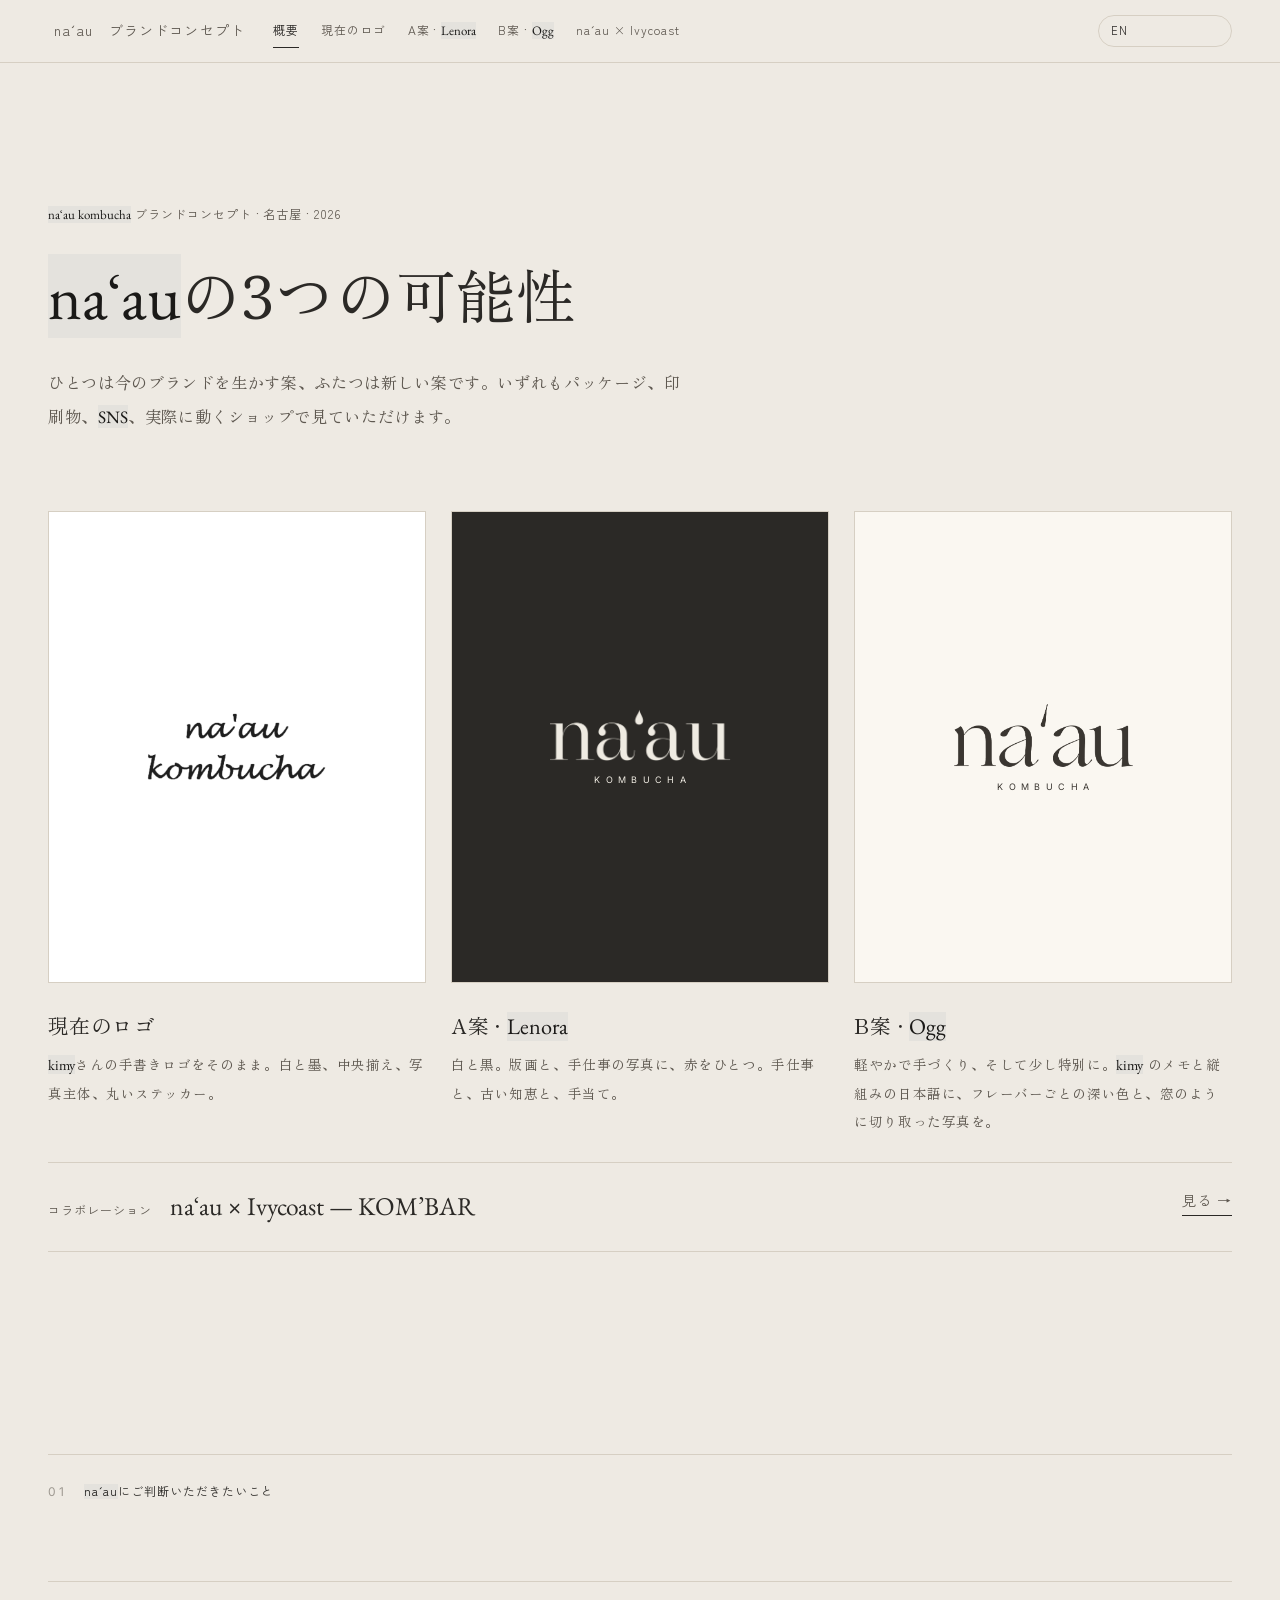
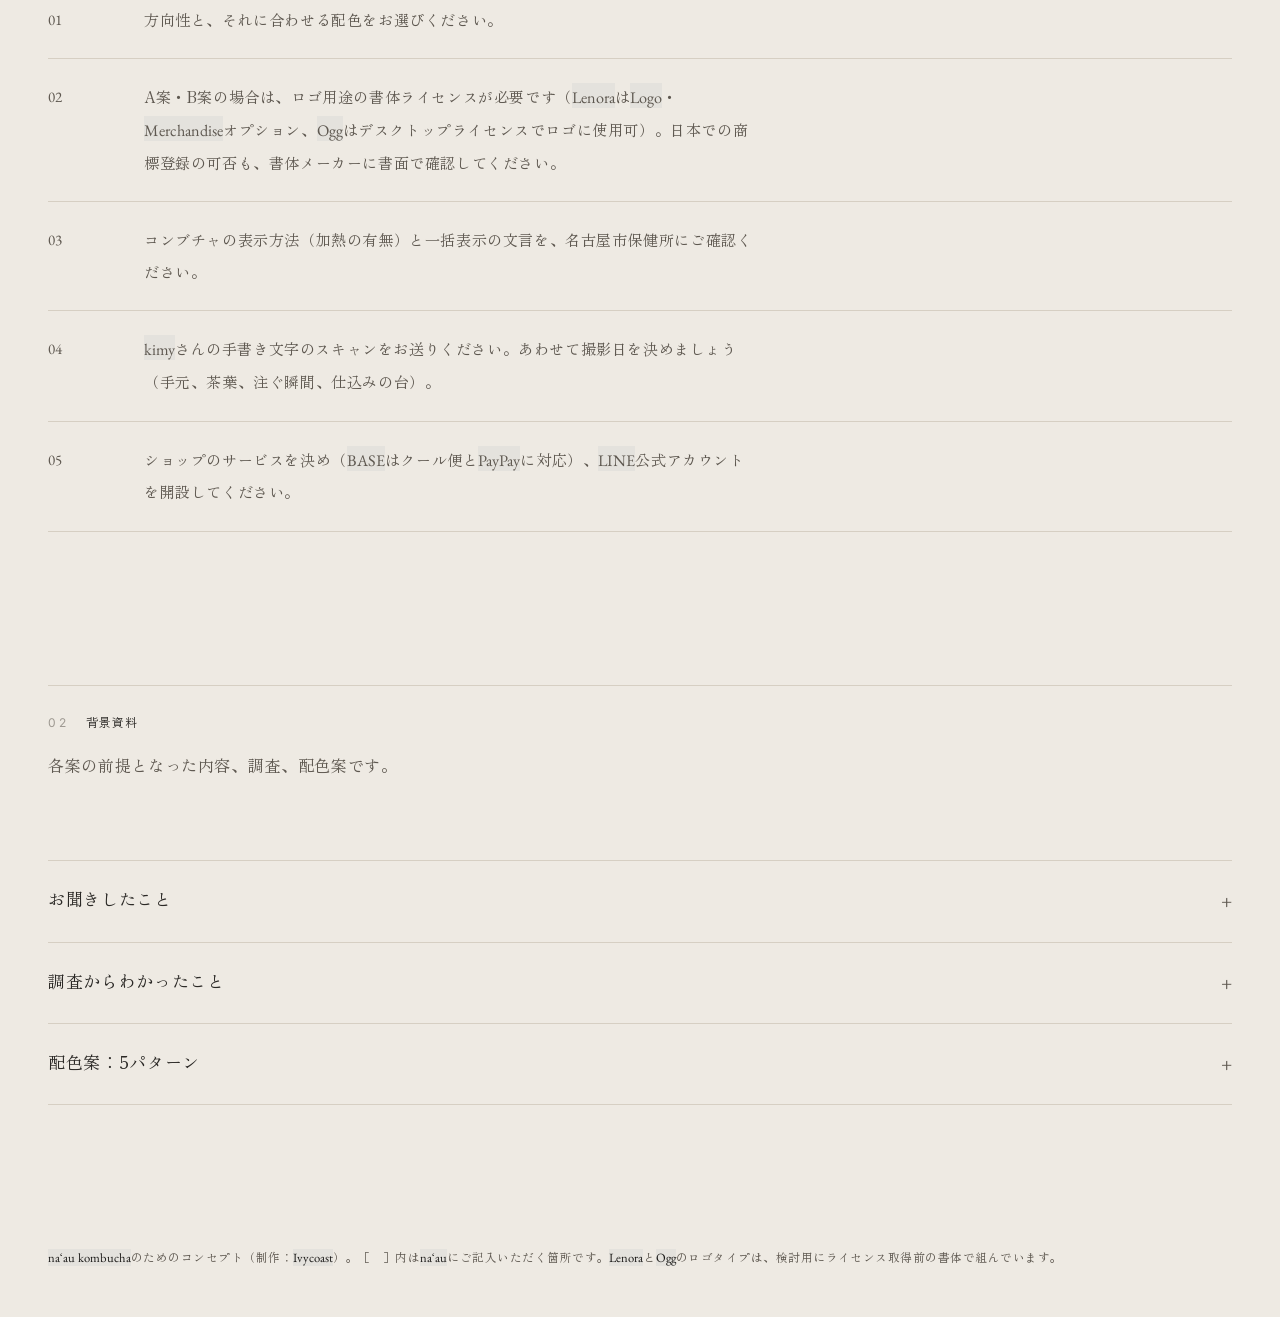
==== commit 25a443de: "New brand voice, photography, Lenora 手当て, elevated Ogg, three website bases - KOM'BAR voice rebuilt " ====
--- a/index.html
+++ b/index.html
@@ -1 +1 @@
-<!doctype html><html lang="ja"><head><meta charset="utf-8"><meta name="viewport" content="width=device-width, initial-scale=1"><title>naʻau kombucha — brand concepts</title><link rel="preconnect" href="https://fonts.googleapis.com"><link rel="preconnect" href="https://fonts.gstatic.com" crossorigin><link href="https://fonts.googleapis.com/css2?family=EB+Garamond:ital,wght@0,400;0,500;1,400&family=Bodoni+Moda:opsz,wght@6..96,400;6..96,500&family=Cormorant+Garamond:wght@400;500&family=Shippori+Mincho+B1:wght@500;700&family=Zen+Old+Mincho:wght@400;600;700&family=Zen+Kaku+Gothic+New:wght@300;400;500;700&family=Klee+One:wght@400;600&family=Yomogi&family=Inter:wght@400;500;700&family=IBM+Plex+Mono:wght@400;500&display=swap" rel="stylesheet"><link rel="stylesheet" href="assets/css/site.css?v=674183bb"><script>function naauLang(l){document.documentElement.lang=l;try{localStorage.setItem("naau-lang",l)}catch(e){}}(function(){var l="ja";try{l=localStorage.getItem("naau-lang")||"ja"}catch(e){}document.documentElement.lang=l})();</script><meta name="description" content="Brand concepts for naʻau kombucha, Nagoya."></head><body class=""><svg width="0" height="0" style="position:absolute" aria-hidden="true"><defs><filter id="lino" x="-8%" y="-8%" width="116%" height="116%" color-interpolation-filters="sRGB"><feTurbulence type="fractalNoise" baseFrequency=".03" numOctaves="3" seed="4" result="w"/><feDisplacementMap in="SourceGraphic" in2="w" scale="5" xChannelSelector="R" yChannelSelector="G" result="ink"/><feTurbulence type="fractalNoise" baseFrequency=".22" numOctaves="3" seed="9" result="g"/><feColorMatrix in="g" type="matrix" values="0 0 0 0 0  0 0 0 0 0  0 0 0 0 0  -16 0 0 0 11.6" result="holes"/><feComposite in="ink" in2="holes" operator="in"/></filter><filter id="brush" x="-8%" y="-8%" width="116%" height="116%"><feTurbulence type="fractalNoise" baseFrequency=".06" numOctaves="2" seed="2" result="w"/><feDisplacementMap in="SourceGraphic" in2="w" scale="1.6" xChannelSelector="R" yChannelSelector="G"/></filter><filter id="seal" x="-8%" y="-8%" width="116%" height="116%"><feTurbulence type="fractalNoise" baseFrequency=".05" numOctaves="2" seed="11" result="w"/><feDisplacementMap in="SourceGraphic" in2="w" scale="2.2" xChannelSelector="R" yChannelSelector="G" result="ink"/><feTurbulence type="fractalNoise" baseFrequency=".3" numOctaves="3" seed="5" result="g"/><feColorMatrix in="g" type="matrix" values="0 0 0 0 0  0 0 0 0 0  0 0 0 0 0  -12 0 0 0 8.7" result="holes"/><feComposite in="ink" in2="holes" operator="in"/></filter></defs></svg><nav class="sitenav" aria-label="Concept sections"><div class="wrap"><a class="brand" href="index.html"><span class="l-ja" lang="ja">naʻau</span><span class="l-en" lang="en">naʻau</span> <span><span class="l-ja" lang="ja">ブランドコンセプト</span><span class="l-en" lang="en">brand concepts</span></span></a><ul><li><a href="index.html" aria-current="page"><span class="nl"><span class="l-ja" lang="ja">概要</span><span class="l-en" lang="en">Overview</span></span><span class="ns"><span class="l-ja" lang="ja">概要</span><span class="l-en" lang="en">Overview</span></span></a></li><li><a href="current.html"><span class="nl"><span class="l-ja" lang="ja">現在のロゴ</span><span class="l-en" lang="en"><span class="l-ja" lang="ja">現在のロゴ</span><span class="l-en" lang="en">Current identity</span></span></span><span class="ns"><span class="l-ja" lang="ja">現在</span><span class="l-en" lang="en">Current</span></span></a></li><li><a href="lenora.html"><span class="nl"><span class="l-ja" lang="ja">A案 · <span class="lx">Lenora</span></span><span class="l-en" lang="en"><span class="l-ja" lang="ja">A案 · <span class="lx">Lenora</span></span><span class="l-en" lang="en">Concept A · Lenora</span></span></span><span class="ns"><span class="l-ja" lang="ja">A案</span><span class="l-en" lang="en">A · Lenora</span></span></a></li><li><a href="ogg.html"><span class="nl"><span class="l-ja" lang="ja">B案 · <span class="lx">Ogg</span></span><span class="l-en" lang="en"><span class="l-ja" lang="ja">B案 · <span class="lx">Ogg</span></span><span class="l-en" lang="en">Concept B · Ogg</span></span></span><span class="ns"><span class="l-ja" lang="ja">B案</span><span class="l-en" lang="en">B · Ogg</span></span></a></li><li><a href="collab.html"><span class="nl"><span class="l-ja" lang="ja">naʻau × Ivycoast</span><span class="l-en" lang="en">naʻau × Ivycoast</span></span><span class="ns"><span class="l-ja" lang="ja">コラボ</span><span class="l-en" lang="en">Collab</span></span></a></li></ul><button class="lang" type="button" onclick="naauLang(document.documentElement.lang==='ja'?'en':'ja')"><span class="l-ja">EN</span><span class="l-en">日本語</span></button></div></nav><header class="wrap ov-hero"><p class="eyebrow"><span class="l-ja" lang="ja"><span class="lx">naʻau kombucha</span> ブランドコンセプト · 名古屋 · 2026</span><span class="l-en" lang="en">Brand concepts for naʻau kombucha · Nagoya · 2026</span></p><h1><span class="l-ja" lang="ja"><span class="lx">naʻau</span>の3つの可能性</span><span class="l-en" lang="en">Three ways naʻau could look</span></h1><p class="ov-sub"><span class="l-ja" lang="ja">ひとつは今のブランドを生かす案、ふたつは新しい案です。いずれもパッケージ、印刷物、<span class="lx">SNS</span>、実際に動くショップで見ていただけます。</span><span class="l-en" lang="en">One keeps the brand naʻau has today; two are new. Each is shown on packaging, print, social and a working shop.</span></p></header><section class="wrap ov-sec"><div class="ov-dirs"><a href="current.html" class="dcard"><div class="dcard-img" style="background:#FFFFFF; color:#1E1E1E"><img src="assets/logos/current-lockup-1e1e1e.png" alt="naʻau" style="width:48%; "></div><h3><span class="l-ja" lang="ja">現在のロゴ</span><span class="l-en" lang="en">Current identity</span></h3><p class="muted"><span class="l-ja" lang="ja"><span class="lx">kimy</span>さんの手書きロゴをそのまま。白と墨、中央揃え、写真主体、丸いステッカー。</span><span class="l-en" lang="en">kimy’s script as it is: white, ink, centred, photo-led, round sticker labels.</span></p></a><a href="lenora.html" class="dcard"><div class="dcard-img" style="background:#2B2926; color:#EFEBE2"><img src="assets/logos/lenora-efebe2.png" alt="naʻau" style="width:48%; "><span class="wm-sub wm-lenora">KOMBUCHA</span></div><h3><span class="l-ja" lang="ja">A案 · <span class="lx">Lenora</span></span><span class="l-en" lang="en">Concept A · Lenora</span></h3><p class="muted"><span class="l-ja" lang="ja">受注生産のアトリエ。墨、広い余白、仕込み番号、ひとりに宛てたラベル。</span><span class="l-en" lang="en">A made-to-order atelier: sumi, wide margins, batch numerals, labels made out to one person.</span></p></a><a href="ogg.html" class="dcard"><div class="dcard-img" style="background:#FAF7F1; color:#3A3631"><img src="assets/logos/ogg-3a3631.png" alt="naʻau" style="width:48%; "><span class="wm-sub wm-ogg">KOMBUCHA</span></div><h3><span class="l-ja" lang="ja">B案 · <span class="lx">Ogg</span></span><span class="l-en" lang="en">Concept B · Ogg</span></h3><p class="muted"><span class="l-ja" lang="ja">軽やかで手づくり。縦組み、<span class="lx">kimy</span>さんの手書きメモ、帯ラベルと下げ札。</span><span class="l-en" lang="en">Airy and hand-made: vertical Japanese, kimy’s handwritten notes, band labels and string tags.</span></p></a></div><a href="collab.html" class="ov-collab"><span><span class="l-ja" lang="ja">コラボレーション</span><span class="l-en" lang="en">Collaboration</span></span><b>naʻau × Ivycoast — KOM’BAR</b><span class="link"><span class="l-ja" lang="ja">見る →</span><span class="l-en" lang="en">View →</span></span></a></section><section class="sec "><div class="wrap"><header class="sh"><span class="sh-n">01</span><h2><span class="l-ja" lang="ja"><span class="lx"><span class="l-ja" lang="ja">naʻau</span><span class="l-en" lang="en">naʻau</span></span>にご判断いただきたいこと</span><span class="l-en" lang="en"><span class="l-ja" lang="ja"><span class="lx">naʻau</span>にご判断いただきたいこと</span><span class="l-en" lang="en">Decisions for naʻau</span></span></h2></header><ol class="decide"><li><span>01</span><p><span class="l-ja" lang="ja">方向性と、それに合わせる配色をお選びください。</span><span class="l-en" lang="en">Choose a direction, and a palette for it.</span></p></li><li><span>02</span><p><span class="l-ja" lang="ja">A案・B案の場合は、ロゴ用途の書体ライセンスが必要です（<span class="lx">Lenora</span>は<span class="lx">Logo</span>・<span class="lx">Merchandise</span>オプション、<span class="lx">Ogg</span>はデスクトップライセンスでロゴに使用可）。日本での商標登録の可否も、書体メーカーに書面で確認してください。</span><span class="l-en" lang="en">If Concept A or B: license the font for logo use (Lenora needs the Logo and Merchandise add-ons; Ogg’s desktop licence covers logos) and confirm trademark registration in Japan in writing with the foundry.</span></p></li><li><span>03</span><p><span class="l-ja" lang="ja">コンブチャの表示方法（加熱の有無）と一括表示の文言を、名古屋市保健所にご確認ください。</span><span class="l-en" lang="en">Confirm with 名古屋市保健所 how the kombucha may be described (heated or not) and the 一括表示 wording.</span></p></li><li><span>04</span><p><span class="l-ja" lang="ja"><span class="lx">kimy</span>さんの手書き文字のスキャンをお送りください。あわせて撮影日を決めましょう（手元、茶葉、注ぐ瞬間、仕込みの台）。</span><span class="l-en" lang="en">Send scans of kimy’s handwriting and plan a photography day: hands, tea, the pour, the brewing table.</span></p></li><li><span>05</span><p><span class="l-ja" lang="ja">ショップのサービスを決め（<span class="lx">BASE</span>はクール便と<span class="lx">PayPay</span>に対応）、<span class="lx">LINE</span>公式アカウントを開設してください。</span><span class="l-en" lang="en">Choose the shop platform (BASE handles クール便 and PayPay) and set up LINE.</span></p></li></ol></div></section><section class="sec "><div class="wrap"><header class="sh"><span class="sh-n">02</span><h2><span class="l-ja" lang="ja">背景資料</span><span class="l-en" lang="en"><span class="l-ja" lang="ja">背景資料</span><span class="l-en" lang="en">Background</span></span></h2><p><span class="l-ja" lang="ja">各案の前提となった内容、調査、配色案です。</span><span class="l-en" lang="en"><span class="l-ja" lang="ja">各案の前提となった内容、調査、配色案です。</span><span class="l-en" lang="en">The brief, the research and the palettes behind the directions.</span></span></p></header><details class="appx"><summary><span class="l-ja" lang="ja">お聞きしたこと</span><span class="l-en" lang="en">What we heard</span></summary><div class="grid g3"><div class="heard"><span class="heard-n">i</span><h3><span class="l-ja" lang="ja">名前</span><span class="l-en" lang="en">The name</span></h3><p><span class="l-ja" lang="ja"><span class="lx">naʻau</span>はハワイ語で「腸・心・内なる声」。直感<span class="lx">kombucha</span>、<span class="lx">instinct kombucha</span>、<span class="lx">gut feeling kombucha</span>もしっくりこず、<span class="lx">kimy</span>さんが一瞬で決めた名前です。</span><span class="l-en" lang="en">naʻau is Hawaiian for the gut, the heart and the inner voice. kimy chose it in a second, after 直感kombucha, instinct kombucha and gut feeling kombucha all felt wrong.</span></p></div><div class="heard"><span class="heard-n">ii</span><h3><span class="l-ja" lang="ja">つくり手</span><span class="l-en" lang="en">The maker</span></h3><p><span class="l-ja" lang="ja"><span class="lx">kimy</span>さんは看護師で、腸活アドバイザー。名古屋でコンブチャを仕込み、ワークショップで教えています。言葉は温かく、率直で、少し遊び心があります。</span><span class="l-en" lang="en">kimy is a nurse and gut-health advisor who brews kombucha in Nagoya and teaches it in workshops. Her voice is warm, direct and a little playful.</span></p></div><div class="heard"><span class="heard-n">iii</span><h3><span class="l-ja" lang="ja">目指す印象</span><span class="l-en" lang="en">The feeling</span></h3><p><span class="l-ja" lang="ja">地に足がついて、信頼できて、手づくりであること。企業的ではなく、静かに。コンブチャがすべてではないけれど、自分の身体の声を聴くきっかけにはなれる。</span><span class="l-en" lang="en">Grounded, trustworthy and hand-made; quiet rather than corporate. Kombucha is not everything, but it can be where you begin to listen to your body.</span></p></div></div></details><details class="appx"><summary><span class="l-ja" lang="ja">調査からわかったこと</span><span class="l-en" lang="en">What the research says</span></summary><div class="rows"><div class="rrow"><h3><span class="l-ja" lang="ja">パッケージ</span><span class="l-en" lang="en">Packaging</span></h3><ul><li><span class="l-ja" lang="ja"><span class="lx">330 ml</span>の茶色瓶は紫外線を防ぎ、生きた菌を守ります。</span><span class="l-en" lang="en">330 ml amber glass blocks UV and protects the live culture.</span></li><li><span class="l-ja" lang="ja">ラベルは耐水性のマット紙に。結露で未加工の紙は傷みます。</span><span class="l-en" lang="en">Matte, water-resistant label stock; condensation ruins uncoated paper.</span></li><li><span class="l-ja" lang="ja">裏ラベルには<span class="lx">8 pt</span>以上の一括表示、要冷蔵、「振らないでください」、仕込み番号欄を。</span><span class="l-en" lang="en">The back label carries the 一括表示 at 8 pt minimum, plus 要冷蔵, ‘don’t shake’ and a batch box.</span></li><li><span class="l-ja" lang="ja">アルコール1%未満のコンブチャは清涼飲料水です。瓶内で1%を超えることがあるため、仕込みごとに検査してください。</span><span class="l-en" lang="en">Kombucha under 1% alcohol is 清涼飲料水; test each batch, as it can ferment past 1% in the bottle.</span></li></ul><p class="src"><a href="https://www.bevnet.com/news/2019/mountain-culture-kombucha-launches-new-glass-bottle-design-from-ardagh-group" rel="noopener">Mountain Culture</a> · <a href="https://thedieline.com/before-after-health-ade-kombucha/" rel="noopener">Health-Ade</a> · <a href="https://www.mhlw.go.jp/content/11130500/000398573.pdf" rel="noopener">MHLW</a></p></div><div class="rrow"><h3><span class="l-ja" lang="ja">印刷物</span><span class="l-en" lang="en">Print</span></h3><ul><li><span class="l-ja" lang="ja">配布物はA5が標準。ショップカードは<span class="lx">91 × 55 mm</span>、塗り足し<span class="lx">3 mm</span>。</span><span class="l-en" lang="en">A5 is the standard hand-out; shop cards are 91 × 55 mm, with 3 mm bleed.</span></li><li><span class="l-ja" lang="ja">ワークショップの詳細は、日時、場所、対象、定員、内容、参加費（税込）、申込方法の順に。</span><span class="l-en" lang="en">Workshop details in the expected order: 日時, 場所, 対象, 定員, 内容, 参加費（税込）, 申込方法.</span></li><li><span class="l-ja" lang="ja">裏面に<span class="lx">LINE</span>と<span class="lx">Instagram</span>の<span class="lx">QR</span>コードを。</span><span class="l-en" lang="en">QR codes for LINE and Instagram on the back.</span></li></ul><p class="src"><a href="https://imitsu.jp/matome/printing/postcard-size-a5" rel="noopener">A5 sizes</a></p></div><div class="rrow"><h3><span class="l-ja" lang="ja">SNS</span><span class="l-en" lang="en">Social</span></h3><ul><li><span class="l-ja" lang="ja">2025年から<span class="lx">Instagram</span>のグリッドは3:4表示です。1080 × 1440で制作し、主要な要素は4:5の範囲内に収めます。</span><span class="l-en" lang="en">Instagram’s grid shows 3:4 since 2025: design at 1080 × 1440, key content inside the 4:5 crop.</span></li><li><span class="l-ja" lang="ja">ストーリーズとリールは9:16。</span><span class="l-en" lang="en">Stories and Reels at 9:16.</span></li><li><span class="l-ja" lang="ja">仕込みの投稿、工程、つくり手の手元、最後の一枚に詳細を載せたワークショップのカルーセル。再入荷のお知らせは<span class="lx">LINE</span>で。</span><span class="l-en" lang="en">Batch posts, process, the maker’s hands, workshop carousels with details on the last slide; LINE for restock alerts.</span></li></ul><p class="src"><a href="https://www.inro.social/blog/instagram-post-size" rel="noopener">Post sizes</a></p></div><div class="rrow"><h3><span class="l-ja" lang="ja">ウェブサイトとショップ</span><span class="l-en" lang="en">Website and shop</span></h3><ul><li><span class="l-ja" lang="ja">価格は税込で表示します（2021年からの総額表示義務）。</span><span class="l-en" lang="en">Prices shown tax-inclusive (総額表示, since 2021).</span></li><li><span class="l-ja" lang="ja">クール便の送料、発送日、お届け日はカートボタンの横に。64%の購入者が商品ページで送料を確認しています。</span><span class="l-en" lang="en">クール便 cost, dispatch days and a delivery date next to the cart button: 64% of shoppers look for shipping cost on the product page.</span></li><li><span class="l-ja" lang="ja">フッターには特定商取引法に基づく表記、配送・返品、プライバシーポリシーを。<span class="lx">BASE</span>はクール便と<span class="lx">PayPay</span>に対応しています。</span><span class="l-en" lang="en">Footer: 特定商取引法に基づく表記, 配送・返品, プライバシー. BASE supports クール便 and PayPay.</span></li></ul><p class="src"><a href="https://baymard.com/blog/show-shipping-costs-on-product-pages" rel="noopener">Baymard</a> · <a href="https://www.gov-online.go.jp/article/202104/entry-10238.html" rel="noopener">総額表示</a></p></div><div class="rrow"><h3><span class="l-ja" lang="ja">色と信頼感</span><span class="l-en" lang="en">Colour and trust</span></h3><ul><li><span class="l-ja" lang="ja">染めていないような低彩度の色は自然な印象を与え、健康的な食品への支払意欲を高めます。</span><span class="l-en" lang="en">Undyed, low-saturation colours read as more natural and raise willingness to pay for healthy food.</span></li><li><span class="l-ja" lang="ja">マットなパッケージは、光沢のあるものより自然に見えます。</span><span class="l-en" lang="en">Matte packs read as more natural than glossy ones.</span></li><li><span class="l-ja" lang="ja">鮮やかな青は「有能」で企業的な印象に。温かいオフホワイトと墨色は手づくりの印象になります。</span><span class="l-en" lang="en">Saturated blue reads ‘competent’ and corporate; warm off-white and warm ink read hand-made.</span></li></ul><p class="src"><a href="https://openaccess.city.ac.uk/id/eprint/23205/" rel="noopener">Marozzo et al. 2020</a> · <a href="https://research.wu.ac.at/de/publications/matte-matters-when-matte-packaging-increases-perceptions-of-food--7/" rel="noopener">Matte matters</a></p></div><div class="rrow"><h3><span class="l-ja" lang="ja">ことば</span><span class="l-en" lang="en">Words</span></h3><ul><li><span class="l-ja" lang="ja">一般食品で健康効果はうたえません。便秘解消、腸内環境改善、免疫力<span class="lx">UP</span>などの表現は避けます。</span><span class="l-en" lang="en">No health-effect claims on a normal food: avoid 便秘解消, 腸内環境改善, 免疫力UP.</span></li><li><span class="l-ja" lang="ja"><span class="lx">kimy</span>さんの看護師としての経歴はプロフィールにのみ記載し、商品の効果と並べたり「監修」と表記したりしません。</span><span class="l-en" lang="en">kimy’s nursing background belongs in her bio, never beside product benefits, and never as ‘監修’.</span></li><li><span class="l-ja" lang="ja">ラベルに「非加熱」と書く前に、名古屋市保健所に確認します。</span><span class="l-en" lang="en">Check with 名古屋市保健所 before any label says 非加熱 (unheated).</span></li></ul><p class="src"><a href="https://www.pref.saitama.lg.jp/documents/19134/620443.pdf" rel="noopener">Saitama guidance</a></p></div></div></details><details class="appx"><summary><span class="l-ja" lang="ja">配色案：5パターン</span><span class="l-en" lang="en">Colour options: five palettes</span></summary><div class="rows"><div class="prow"><div class="prow-h"><p class="eyebrow"><span class="l-ja" lang="ja">S · 現在のロゴ</span><span class="l-en" lang="en">S · Current identity</span></p><h3><span class="jp">白と墨</span> White & Ink</h3><p class="muted"><span class="l-ja" lang="ja">今の<span class="lx">naʻau</span>と同じ、白と墨。色は瓶と写真が担います。</span><span class="l-en" lang="en">Plain white and ink, as naʻau looks today. The glass and the photographs bring the colour.</span></p></div><div class="swatches"><div class="sw" style="flex:3; background:#FFFFFF; color:#1E1E1E"><b><span class="l-ja" lang="ja">白</span><span class="l-en" lang="en">White</span></b><span>#FFFFFF</span><em><span class="l-ja" lang="ja">地色</span><span class="l-en" lang="en"><span class="l-ja" lang="ja">地色</span><span class="l-en" lang="en">Ground</span></span></em></div><div class="sw" style="flex:2; background:#1E1E1E; color:#FFFFFF"><b><span class="l-ja" lang="ja">墨</span><span class="l-en" lang="en">Ink</span></b><span>#1E1E1E</span><em><span class="l-ja" lang="ja">本文 · 16.9:1</span><span class="l-en" lang="en"><span class="l-ja" lang="ja">本文 · 16.9:1</span><span class="l-en" lang="en">Text · 16.9:1</span></span></em></div><div class="sw" style="flex:1; background:#6B6B6B; color:#FFFFFF"><b><span class="l-ja" lang="ja">灰</span><span class="l-en" lang="en">Grey</span></b><span>#6B6B6B</span><em><span class="l-ja" lang="ja">小さな文字 · 5.3:1</span><span class="l-en" lang="en"><span class="l-ja" lang="ja">小さな文字 · 5.3:1</span><span class="l-en" lang="en">Small text · 5.3:1</span></span></em></div><div class="sw" style="flex:2; background:#F1F1EF; color:#1E1E1E"><b><span class="l-ja" lang="ja">霞</span><span class="l-en" lang="en">Mist</span></b><span>#F1F1EF</span><em><span class="l-ja" lang="ja">写真の背景</span><span class="l-en" lang="en"><span class="l-ja" lang="ja">写真の背景</span><span class="l-en" lang="en">Photo backdrops</span></span></em></div><div class="sw" style="flex:1.2; background:#8E4E1F; color:#FFFFFF"><b><span class="l-ja" lang="ja">茶色瓶</span><span class="l-en" lang="en">Amber glass</span></b><span>#8E4E1F</span><em><span class="l-ja" lang="ja">瓶の色</span><span class="l-en" lang="en"><span class="l-ja" lang="ja">瓶の色</span><span class="l-en" lang="en">From the bottle</span></span></em></div></div></div><div class="prow"><div class="prow-h"><p class="eyebrow"><span class="l-ja" lang="ja">A · A案</span><span class="l-en" lang="en">A · Concept A</span></p><h3><span class="jp">墨と生成り</span> Sumi & Kinari</h3><p class="muted"><span class="l-ja" lang="ja">ほぼモノクローム。和紙に墨の印象で、温かみは茶色瓶だけ。</span><span class="l-en" lang="en">Near-monochrome. Ink on washi; the amber bottle is the only warmth.</span></p></div><div class="swatches"><div class="sw" style="flex:3; background:#EFEBE2; color:#1E1E1E"><b><span class="l-ja" lang="ja">生成り</span><span class="l-en" lang="en">Kinari</span></b><span>#EFEBE2</span><em><span class="l-ja" lang="ja">地色</span><span class="l-en" lang="en"><span class="l-ja" lang="ja">地色</span><span class="l-en" lang="en">Ground</span></span></em></div><div class="sw" style="flex:2; background:#2B2926; color:#FFFFFF"><b><span class="l-ja" lang="ja">墨</span><span class="l-en" lang="en">Sumi</span></b><span>#2B2926</span><em><span class="l-ja" lang="ja">本文 · 12.2:1</span><span class="l-en" lang="en"><span class="l-ja" lang="ja">本文 · 12.2:1</span><span class="l-en" lang="en">Text · 12.2:1</span></span></em></div><div class="sw" style="flex:1; background:#524E4D; color:#FFFFFF"><b><span class="l-ja" lang="ja">消炭</span><span class="l-en" lang="en">Keshizumi</span></b><span>#524E4D</span><em><span class="l-ja" lang="ja">罫線 · 6.9:1</span><span class="l-en" lang="en"><span class="l-ja" lang="ja">罫線 · 6.9:1</span><span class="l-en" lang="en">Rules · 6.9:1</span></span></em></div><div class="sw" style="flex:1; background:#B3ADA0; color:#1E1E1E"><b><span class="l-ja" lang="ja">利休白茶</span><span class="l-en" lang="en">Rikyū-shiracha</span></b><span>#B3ADA0</span><em><span class="l-ja" lang="ja">補助</span><span class="l-en" lang="en"><span class="l-ja" lang="ja">補助</span><span class="l-en" lang="en">Secondary</span></span></em></div><div class="sw" style="flex:1; background:#A3A3A2; color:#1E1E1E"><b><span class="l-ja" lang="ja">薄墨</span><span class="l-en" lang="en">Usuzumi</span></b><span>#A3A3A2</span><em><span class="l-ja" lang="ja">淡色</span><span class="l-en" lang="en"><span class="l-ja" lang="ja">淡色</span><span class="l-en" lang="en">Tint</span></span></em></div></div></div><div class="prow"><div class="prow-h"><p class="eyebrow"><span class="l-ja" lang="ja">D · B案</span><span class="l-en" lang="en">D · Concept B</span></p><h3><span class="jp">胡粉と黄土</span> Gofun & Ōdo</h3><p class="muted"><span class="l-ja" lang="ja">より明るく軽やかに。障子越しの朝の光。黄土色が瓶と響き合います。</span><span class="l-en" lang="en">Lighter and airier. Morning light through shōji; ochre rhymes with the glass.</span></p></div><div class="swatches"><div class="sw" style="flex:3; background:#FAF7F1; color:#1E1E1E"><b><span class="l-ja" lang="ja">胡粉</span><span class="l-en" lang="en">Gofun</span></b><span>#FAF7F1</span><em><span class="l-ja" lang="ja">地色</span><span class="l-en" lang="en"><span class="l-ja" lang="ja">地色</span><span class="l-en" lang="en">Ground</span></span></em></div><div class="sw" style="flex:2; background:#3A3631; color:#FFFFFF"><b><span class="l-ja" lang="ja">墨</span><span class="l-en" lang="en">Ink</span></b><span>#3A3631</span><em><span class="l-ja" lang="ja">本文 · 11.2:1</span><span class="l-en" lang="en"><span class="l-ja" lang="ja">本文 · 11.2:1</span><span class="l-en" lang="en">Text · 11.2:1</span></span></em></div><div class="sw" style="flex:1.5; background:#C39143; color:#FFFFFF"><b><span class="l-ja" lang="ja">黄土</span><span class="l-en" lang="en">Ōdo</span></b><span>#C39143</span><em><span class="l-ja" lang="ja">塗りのみ</span><span class="l-en" lang="en"><span class="l-ja" lang="ja">塗りのみ</span><span class="l-en" lang="en">Fills only</span></span></em></div><div class="sw" style="flex:1; background:#8A6A3A; color:#FFFFFF"><b><span class="l-ja" lang="ja">黄土（文字用）</span><span class="l-en" lang="en">Ōdo text</span></b><span>#8A6A3A</span><em><span class="l-ja" lang="ja">強調文字 · 4.7:1</span><span class="l-en" lang="en"><span class="l-ja" lang="ja">強調文字 · 4.7:1</span><span class="l-en" lang="en">Accent text · 4.7:1</span></span></em></div><div class="sw" style="flex:1.5; background:#EDE4CD; color:#1E1E1E"><b><span class="l-ja" lang="ja">練色</span><span class="l-en" lang="en">Neri</span></b><span>#EDE4CD</span><em><span class="l-ja" lang="ja">淡色</span><span class="l-en" lang="en"><span class="l-ja" lang="ja">淡色</span><span class="l-en" lang="en">Tint</span></span></em></div></div></div><div class="prow"><div class="prow-h"><p class="eyebrow"><span class="l-ja" lang="ja">B · 別案（温かみ）</span><span class="l-en" lang="en">B · Alternative, warmer</span></p><h3><span class="jp">柿渋と土</span> Kakishibu & Earth</h3><p class="muted"><span class="l-ja" lang="ja">柿渋染めの紙と土蔵の印象。どの案にも差し替えられます。</span><span class="l-en" lang="en">Persimmon-tanned paper and a clay storehouse. Swap in for any direction.</span></p></div><div class="swatches"><div class="sw" style="flex:3; background:#E9E0CF; color:#1E1E1E"><b><span class="l-ja" lang="ja">生成り麻</span><span class="l-en" lang="en">Raw linen</span></b><span>#E9E0CF</span><em><span class="l-ja" lang="ja">地色</span><span class="l-en" lang="en"><span class="l-ja" lang="ja">地色</span><span class="l-en" lang="en">Ground</span></span></em></div><div class="sw" style="flex:2; background:#3B2B22; color:#FFFFFF"><b><span class="l-ja" lang="ja">憲法色</span><span class="l-en" lang="en">Kenpō brown</span></b><span>#3B2B22</span><em><span class="l-ja" lang="ja">本文 · 10.3:1</span><span class="l-en" lang="en"><span class="l-ja" lang="ja">本文 · 10.3:1</span><span class="l-en" lang="en">Text · 10.3:1</span></span></em></div><div class="sw" style="flex:1.2; background:#9F563A; color:#FFFFFF"><b><span class="l-ja" lang="ja">柿渋</span><span class="l-en" lang="en">Kakishibu</span></b><span>#9F563A</span><em><span class="l-ja" lang="ja">差し色 · 大きな文字</span><span class="l-en" lang="en"><span class="l-ja" lang="ja">差し色 · 大きな文字</span><span class="l-en" lang="en">Accent · large text</span></span></em></div><div class="sw" style="flex:1; background:#94846A; color:#FFFFFF"><b><span class="l-ja" lang="ja">生壁</span><span class="l-en" lang="en">Namakabe</span></b><span>#94846A</span><em><span class="l-ja" lang="ja">装飾</span><span class="l-en" lang="en"><span class="l-ja" lang="ja">装飾</span><span class="l-en" lang="en">Decoration</span></span></em></div><div class="sw" style="flex:1; background:#A86F4C; color:#FFFFFF"><b><span class="l-ja" lang="ja">胡桃</span><span class="l-en" lang="en">Kurumi</span></b><span>#A86F4C</span><em><span class="l-ja" lang="ja">補助色</span><span class="l-en" lang="en"><span class="l-ja" lang="ja">補助色</span><span class="l-en" lang="en">Support</span></span></em></div></div></div><div class="prow"><div class="prow-h"><p class="eyebrow"><span class="l-ja" lang="ja">C · 別案</span><span class="l-en" lang="en">C · Alternative</span></p><h3><span class="jp">弁柄</span> <span class="l-ja" lang="ja">弁柄</span><span class="l-en" lang="en">Bengara</span></h3><p class="muted"><span class="l-ja" lang="ja">手漉き紙に押した弁柄の印。どの案にも使える深い差し色です。</span><span class="l-en" lang="en">A red-oxide seal on handmade paper. A deeper accent for any direction.</span></p></div><div class="swatches"><div class="sw" style="flex:3; background:#F2EDE3; color:#1E1E1E"><b><span class="l-ja" lang="ja">紙</span><span class="l-en" lang="en">Paper</span></b><span>#F2EDE3</span><em><span class="l-ja" lang="ja">地色</span><span class="l-en" lang="en"><span class="l-ja" lang="ja">地色</span><span class="l-en" lang="en">Ground</span></span></em></div><div class="sw" style="flex:2; background:#2E2624; color:#FFFFFF"><b><span class="l-ja" lang="ja">温かな墨</span><span class="l-en" lang="en">Warm ink</span></b><span>#2E2624</span><em><span class="l-ja" lang="ja">本文 · 12.7:1</span><span class="l-en" lang="en"><span class="l-ja" lang="ja">本文 · 12.7:1</span><span class="l-en" lang="en">Text · 12.7:1</span></span></em></div><div class="sw" style="flex:1.2; background:#8F2E14; color:#FFFFFF"><b><span class="l-ja" lang="ja">弁柄</span><span class="l-en" lang="en">Bengara</span></b><span>#8F2E14</span><em><span class="l-ja" lang="ja">差し色 · 7.0:1</span><span class="l-en" lang="en"><span class="l-ja" lang="ja">差し色 · 7.0:1</span><span class="l-en" lang="en">Accent · 7.0:1</span></span></em></div><div class="sw" style="flex:1; background:#544A47; color:#FFFFFF"><b><span class="l-ja" lang="ja">黒橡</span><span class="l-en" lang="en">Kurotsurubami</span></b><span>#544A47</span><em><span class="l-ja" lang="ja">補助 · 7.4:1</span><span class="l-en" lang="en"><span class="l-ja" lang="ja">補助 · 7.4:1</span><span class="l-en" lang="en">Secondary · 7.4:1</span></span></em></div><div class="sw" style="flex:1; background:#9E9478; color:#1E1E1E"><b><span class="l-ja" lang="ja">灰汁色</span><span class="l-en" lang="en">Aku-iro</span></b><span>#9E9478</span><em><span class="l-ja" lang="ja">補助色</span><span class="l-en" lang="en"><span class="l-ja" lang="ja">補助色</span><span class="l-en" lang="en">Support</span></span></em></div></div></div></div></details></div></section><footer class="site"><div class="wrap"><span class="l-ja" lang="ja"><span class="lx">naʻau kombucha</span>のためのコンセプト（制作：<span class="lx">Ivycoast</span>）。［　］内は<span class="lx">naʻau</span>にご記入いただく箇所です。<span class="lx">Lenora</span>と<span class="lx">Ogg</span>のロゴタイプは、検討用にライセンス取得前の書体で組んでいます。</span><span class="l-en" lang="en">Concepts by Ivycoast for naʻau kombucha. Text in ［brackets］ is for naʻau to fill in. Lenora and Ogg wordmarks are shown from unlicensed settings for discussion only.</span></div></footer></body></html>
+<!doctype html><html lang="ja"><head><meta charset="utf-8"><meta name="viewport" content="width=device-width, initial-scale=1"><title>naʻau kombucha — brand concepts</title><link rel="preconnect" href="https://fonts.googleapis.com"><link rel="preconnect" href="https://fonts.gstatic.com" crossorigin><link href="https://fonts.googleapis.com/css2?family=EB+Garamond:ital,wght@0,400;0,500;1,400&family=Bodoni+Moda:opsz,wght@6..96,400;6..96,500&family=Cormorant+Garamond:wght@400;500&family=Shippori+Mincho+B1:wght@500;700;800&family=Zen+Old+Mincho:wght@400;600;700&family=Zen+Kaku+Gothic+New:wght@300;400;500;700&family=Klee+One:wght@400;600&family=Yomogi&family=Courier+Prime&family=Inter:wght@400;500;700&family=IBM+Plex+Mono:wght@400;500&display=swap" rel="stylesheet"><link rel="stylesheet" href="assets/css/site.css?v=55c4af5e"><script>function naauLang(l){document.documentElement.lang=l;try{localStorage.setItem("naau-lang",l)}catch(e){}}(function(){var l="ja";try{l=localStorage.getItem("naau-lang")||"ja"}catch(e){}document.documentElement.lang=l})();</script><meta name="description" content="Brand concepts for naʻau kombucha, Nagoya."></head><body class=""><svg width="0" height="0" style="position:absolute" aria-hidden="true"><defs><filter id="lino" x="-8%" y="-8%" width="116%" height="116%" color-interpolation-filters="sRGB"><feTurbulence type="fractalNoise" baseFrequency=".03" numOctaves="3" seed="4" result="w"/><feDisplacementMap in="SourceGraphic" in2="w" scale="5" xChannelSelector="R" yChannelSelector="G" result="ink"/><feTurbulence type="fractalNoise" baseFrequency=".22" numOctaves="3" seed="9" result="g"/><feColorMatrix in="g" type="matrix" values="0 0 0 0 0  0 0 0 0 0  0 0 0 0 0  -16 0 0 0 11.6" result="holes"/><feComposite in="ink" in2="holes" operator="in"/></filter><filter id="brush" x="-8%" y="-8%" width="116%" height="116%"><feTurbulence type="fractalNoise" baseFrequency=".06" numOctaves="2" seed="2" result="w"/><feDisplacementMap in="SourceGraphic" in2="w" scale="1.6" xChannelSelector="R" yChannelSelector="G"/></filter><filter id="seal" x="-8%" y="-8%" width="116%" height="116%"><feTurbulence type="fractalNoise" baseFrequency=".05" numOctaves="2" seed="11" result="w"/><feDisplacementMap in="SourceGraphic" in2="w" scale="2.2" xChannelSelector="R" yChannelSelector="G" result="ink"/><feTurbulence type="fractalNoise" baseFrequency=".3" numOctaves="3" seed="5" result="g"/><feColorMatrix in="g" type="matrix" values="0 0 0 0 0  0 0 0 0 0  0 0 0 0 0  -12 0 0 0 8.7" result="holes"/><feComposite in="ink" in2="holes" operator="in"/></filter></defs></svg><nav class="sitenav" aria-label="Concept sections"><div class="wrap"><a class="brand" href="index.html"><span class="l-ja" lang="ja">naʻau</span><span class="l-en" lang="en">naʻau</span> <span><span class="l-ja" lang="ja">ブランドコンセプト</span><span class="l-en" lang="en">brand concepts</span></span></a><ul><li><a href="index.html" aria-current="page"><span class="nl"><span class="l-ja" lang="ja">概要</span><span class="l-en" lang="en">Overview</span></span><span class="ns"><span class="l-ja" lang="ja">概要</span><span class="l-en" lang="en">Overview</span></span></a></li><li><a href="current.html"><span class="nl"><span class="l-ja" lang="ja">現在のロゴ</span><span class="l-en" lang="en"><span class="l-ja" lang="ja">現在のロゴ</span><span class="l-en" lang="en">Current identity</span></span></span><span class="ns"><span class="l-ja" lang="ja">現在</span><span class="l-en" lang="en">Current</span></span></a></li><li><a href="lenora.html"><span class="nl"><span class="l-ja" lang="ja">A案 · <span class="lx">Lenora</span></span><span class="l-en" lang="en"><span class="l-ja" lang="ja">A案 · <span class="lx">Lenora</span></span><span class="l-en" lang="en">Concept A · Lenora</span></span></span><span class="ns"><span class="l-ja" lang="ja">A案</span><span class="l-en" lang="en">A · Lenora</span></span></a></li><li><a href="ogg.html"><span class="nl"><span class="l-ja" lang="ja">B案 · <span class="lx">Ogg</span></span><span class="l-en" lang="en"><span class="l-ja" lang="ja">B案 · <span class="lx">Ogg</span></span><span class="l-en" lang="en">Concept B · Ogg</span></span></span><span class="ns"><span class="l-ja" lang="ja">B案</span><span class="l-en" lang="en">B · Ogg</span></span></a></li><li><a href="collab.html"><span class="nl"><span class="l-ja" lang="ja">naʻau × Ivycoast</span><span class="l-en" lang="en">naʻau × Ivycoast</span></span><span class="ns"><span class="l-ja" lang="ja">コラボ</span><span class="l-en" lang="en">Collab</span></span></a></li></ul><button class="lang" type="button" onclick="naauLang(document.documentElement.lang==='ja'?'en':'ja')"><span class="l-ja">EN</span><span class="l-en">日本語</span></button></div></nav><header class="wrap ov-hero"><p class="eyebrow"><span class="l-ja" lang="ja"><span class="lx">naʻau kombucha</span> ブランドコンセプト · 名古屋 · 2026</span><span class="l-en" lang="en">Brand concepts for naʻau kombucha · Nagoya · 2026</span></p><h1><span class="l-ja" lang="ja"><span class="lx">naʻau</span>の3つの可能性</span><span class="l-en" lang="en">Three ways naʻau could look</span></h1><p class="ov-sub"><span class="l-ja" lang="ja">ひとつは今のブランドを生かす案、ふたつは新しい案です。いずれもパッケージ、印刷物、<span class="lx">SNS</span>、実際に動くショップで見ていただけます。</span><span class="l-en" lang="en">One keeps the brand naʻau has today; two are new. Each is shown on packaging, print, social and a working shop.</span></p></header><section class="wrap ov-sec"><div class="ov-dirs"><a href="current.html" class="dcard"><div class="dcard-img" style="background:#FFFFFF; color:#1E1E1E"><img src="assets/logos/current-lockup-1e1e1e.png" alt="naʻau" style="width:48%; "></div><h3><span class="l-ja" lang="ja">現在のロゴ</span><span class="l-en" lang="en">Current identity</span></h3><p class="muted"><span class="l-ja" lang="ja"><span class="lx">kimy</span>さんの手書きロゴをそのまま。白と墨、中央揃え、写真主体、丸いステッカー。</span><span class="l-en" lang="en">kimy’s script as it is: white, ink, centred, photo-led, round sticker labels.</span></p></a><a href="lenora.html" class="dcard"><div class="dcard-img" style="background:#2B2926; color:#EFEBE2"><img src="assets/logos/lenora-efebe2.png" alt="naʻau" style="width:48%; "><span class="wm-sub wm-lenora">KOMBUCHA</span></div><h3><span class="l-ja" lang="ja">A案 · <span class="lx">Lenora</span></span><span class="l-en" lang="en">Concept A · Lenora</span></h3><p class="muted"><span class="l-ja" lang="ja">白と黒。版画と、手仕事の写真に、赤をひとつ。手仕事と、古い知恵と、手当て。</span><span class="l-en" lang="en">Black and white: linocut prints and photographs of hands at work, with one red. Craft, old knowledge and care.</span></p></a><a href="ogg.html" class="dcard"><div class="dcard-img" style="background:#FAF7F1; color:#3A3631"><img src="assets/logos/ogg-3a3631.png" alt="naʻau" style="width:48%; "><span class="wm-sub wm-ogg">KOMBUCHA</span></div><h3><span class="l-ja" lang="ja">B案 · <span class="lx">Ogg</span></span><span class="l-en" lang="en">Concept B · Ogg</span></h3><p class="muted"><span class="l-ja" lang="ja">軽やかで手づくり、そして少し特別に。<span class="lx">kimy</span> のメモと縦組みの日本語に、フレーバーごとの深い色と、窓のように切り取った写真を。</span><span class="l-en" lang="en">Airy and hand-made, a little more exclusive: kimy’s notes and vertical Japanese, a deep board per flavour, photographs framed like windows.</span></p></a></div><a href="collab.html" class="ov-collab"><span><span class="l-ja" lang="ja">コラボレーション</span><span class="l-en" lang="en">Collaboration</span></span><b>naʻau × Ivycoast — KOM’BAR</b><span class="link"><span class="l-ja" lang="ja">見る →</span><span class="l-en" lang="en">View →</span></span></a></section><section class="sec "><div class="wrap"><header class="sh"><span class="sh-n">01</span><h2><span class="l-ja" lang="ja"><span class="lx"><span class="l-ja" lang="ja">naʻau</span><span class="l-en" lang="en">naʻau</span></span>にご判断いただきたいこと</span><span class="l-en" lang="en"><span class="l-ja" lang="ja"><span class="lx">naʻau</span>にご判断いただきたいこと</span><span class="l-en" lang="en">Decisions for naʻau</span></span></h2></header><ol class="decide"><li><span>01</span><p><span class="l-ja" lang="ja">方向性と、それに合わせる配色をお選びください。</span><span class="l-en" lang="en">Choose a direction, and a palette for it.</span></p></li><li><span>02</span><p><span class="l-ja" lang="ja">A案・B案の場合は、ロゴ用途の書体ライセンスが必要です（<span class="lx">Lenora</span>は<span class="lx">Logo</span>・<span class="lx">Merchandise</span>オプション、<span class="lx">Ogg</span>はデスクトップライセンスでロゴに使用可）。日本での商標登録の可否も、書体メーカーに書面で確認してください。</span><span class="l-en" lang="en">If Concept A or B: license the font for logo use (Lenora needs the Logo and Merchandise add-ons; Ogg’s desktop licence covers logos) and confirm trademark registration in Japan in writing with the foundry.</span></p></li><li><span>03</span><p><span class="l-ja" lang="ja">コンブチャの表示方法（加熱の有無）と一括表示の文言を、名古屋市保健所にご確認ください。</span><span class="l-en" lang="en">Confirm with 名古屋市保健所 how the kombucha may be described (heated or not) and the 一括表示 wording.</span></p></li><li><span>04</span><p><span class="l-ja" lang="ja"><span class="lx">kimy</span>さんの手書き文字のスキャンをお送りください。あわせて撮影日を決めましょう（手元、茶葉、注ぐ瞬間、仕込みの台）。</span><span class="l-en" lang="en">Send scans of kimy’s handwriting and plan a photography day: hands, tea, the pour, the brewing table.</span></p></li><li><span>05</span><p><span class="l-ja" lang="ja">ショップのサービスを決め（<span class="lx">BASE</span>はクール便と<span class="lx">PayPay</span>に対応）、<span class="lx">LINE</span>公式アカウントを開設してください。</span><span class="l-en" lang="en">Choose the shop platform (BASE handles クール便 and PayPay) and set up LINE.</span></p></li></ol></div></section><section class="sec "><div class="wrap"><header class="sh"><span class="sh-n">02</span><h2><span class="l-ja" lang="ja">背景資料</span><span class="l-en" lang="en"><span class="l-ja" lang="ja">背景資料</span><span class="l-en" lang="en">Background</span></span></h2><p><span class="l-ja" lang="ja">各案の前提となった内容、調査、配色案です。</span><span class="l-en" lang="en"><span class="l-ja" lang="ja">各案の前提となった内容、調査、配色案です。</span><span class="l-en" lang="en">The brief, the research and the palettes behind the directions.</span></span></p></header><details class="appx"><summary><span class="l-ja" lang="ja">お聞きしたこと</span><span class="l-en" lang="en">What we heard</span></summary><div class="grid g3"><div class="heard"><span class="heard-n">i</span><h3><span class="l-ja" lang="ja">名前</span><span class="l-en" lang="en">The name</span></h3><p><span class="l-ja" lang="ja"><span class="lx">naʻau</span>はハワイ語で「腸・心・内なる声」。直感<span class="lx">kombucha</span>、<span class="lx">instinct kombucha</span>、<span class="lx">gut feeling kombucha</span>もしっくりこず、<span class="lx">kimy</span>さんが一瞬で決めた名前です。</span><span class="l-en" lang="en">naʻau is Hawaiian for the gut, the heart and the inner voice. kimy chose it in a second, after 直感kombucha, instinct kombucha and gut feeling kombucha all felt wrong.</span></p></div><div class="heard"><span class="heard-n">ii</span><h3><span class="l-ja" lang="ja">つくり手</span><span class="l-en" lang="en">The maker</span></h3><p><span class="l-ja" lang="ja"><span class="lx">kimy</span>さんは看護師で、腸活アドバイザー。名古屋でコンブチャを仕込み、ワークショップで教えています。言葉は温かく、率直で、少し遊び心があります。</span><span class="l-en" lang="en">kimy is a nurse and gut-health advisor who brews kombucha in Nagoya and teaches it in workshops. Her voice is warm, direct and a little playful.</span></p></div><div class="heard"><span class="heard-n">iii</span><h3><span class="l-ja" lang="ja">目指す印象</span><span class="l-en" lang="en">The feeling</span></h3><p><span class="l-ja" lang="ja">地に足がついて、信頼できて、手づくりであること。企業的ではなく、静かに。コンブチャがすべてではないけれど、自分の身体の声を聴くきっかけにはなれる。</span><span class="l-en" lang="en">Grounded, trustworthy and hand-made; quiet rather than corporate. Kombucha is not everything, but it can be where you begin to listen to your body.</span></p></div></div></details><details class="appx"><summary><span class="l-ja" lang="ja">調査からわかったこと</span><span class="l-en" lang="en">What the research says</span></summary><div class="rows"><div class="rrow"><h3><span class="l-ja" lang="ja">パッケージ</span><span class="l-en" lang="en">Packaging</span></h3><ul><li><span class="l-ja" lang="ja"><span class="lx">330 ml</span>の茶色瓶は紫外線を防ぎ、生きた菌を守ります。</span><span class="l-en" lang="en">330 ml amber glass blocks UV and protects the live culture.</span></li><li><span class="l-ja" lang="ja">ラベルは耐水性のマット紙に。結露で未加工の紙は傷みます。</span><span class="l-en" lang="en">Matte, water-resistant label stock; condensation ruins uncoated paper.</span></li><li><span class="l-ja" lang="ja">裏ラベルには<span class="lx">8 pt</span>以上の一括表示、要冷蔵、「振らないでください」、仕込み番号欄を。</span><span class="l-en" lang="en">The back label carries the 一括表示 at 8 pt minimum, plus 要冷蔵, ‘don’t shake’ and a batch box.</span></li><li><span class="l-ja" lang="ja">アルコール1%未満のコンブチャは清涼飲料水です。瓶内で1%を超えることがあるため、仕込みごとに検査してください。</span><span class="l-en" lang="en">Kombucha under 1% alcohol is 清涼飲料水; test each batch, as it can ferment past 1% in the bottle.</span></li></ul><p class="src"><a href="https://www.bevnet.com/news/2019/mountain-culture-kombucha-launches-new-glass-bottle-design-from-ardagh-group" rel="noopener">Mountain Culture</a> · <a href="https://thedieline.com/before-after-health-ade-kombucha/" rel="noopener">Health-Ade</a> · <a href="https://www.mhlw.go.jp/content/11130500/000398573.pdf" rel="noopener">MHLW</a></p></div><div class="rrow"><h3><span class="l-ja" lang="ja">印刷物</span><span class="l-en" lang="en">Print</span></h3><ul><li><span class="l-ja" lang="ja">配布物はA5が標準。ショップカードは<span class="lx">91 × 55 mm</span>、塗り足し<span class="lx">3 mm</span>。</span><span class="l-en" lang="en">A5 is the standard hand-out; shop cards are 91 × 55 mm, with 3 mm bleed.</span></li><li><span class="l-ja" lang="ja">ワークショップの詳細は、日時、場所、対象、定員、内容、参加費（税込）、申込方法の順に。</span><span class="l-en" lang="en">Workshop details in the expected order: 日時, 場所, 対象, 定員, 内容, 参加費（税込）, 申込方法.</span></li><li><span class="l-ja" lang="ja">裏面に<span class="lx">LINE</span>と<span class="lx">Instagram</span>の<span class="lx">QR</span>コードを。</span><span class="l-en" lang="en">QR codes for LINE and Instagram on the back.</span></li></ul><p class="src"><a href="https://imitsu.jp/matome/printing/postcard-size-a5" rel="noopener">A5 sizes</a></p></div><div class="rrow"><h3><span class="l-ja" lang="ja">SNS</span><span class="l-en" lang="en">Social</span></h3><ul><li><span class="l-ja" lang="ja">2025年から<span class="lx">Instagram</span>のグリッドは3:4表示です。1080 × 1440で制作し、主要な要素は4:5の範囲内に収めます。</span><span class="l-en" lang="en">Instagram’s grid shows 3:4 since 2025: design at 1080 × 1440, key content inside the 4:5 crop.</span></li><li><span class="l-ja" lang="ja">ストーリーズとリールは9:16。</span><span class="l-en" lang="en">Stories and Reels at 9:16.</span></li><li><span class="l-ja" lang="ja">仕込みの投稿、工程、つくり手の手元、最後の一枚に詳細を載せたワークショップのカルーセル。再入荷のお知らせは<span class="lx">LINE</span>で。</span><span class="l-en" lang="en">Batch posts, process, the maker’s hands, workshop carousels with details on the last slide; LINE for restock alerts.</span></li></ul><p class="src"><a href="https://www.inro.social/blog/instagram-post-size" rel="noopener">Post sizes</a></p></div><div class="rrow"><h3><span class="l-ja" lang="ja">ウェブサイトとショップ</span><span class="l-en" lang="en">Website and shop</span></h3><ul><li><span class="l-ja" lang="ja">価格は税込で表示します（2021年からの総額表示義務）。</span><span class="l-en" lang="en">Prices shown tax-inclusive (総額表示, since 2021).</span></li><li><span class="l-ja" lang="ja">クール便の送料、発送日、お届け日はカートボタンの横に。64%の購入者が商品ページで送料を確認しています。</span><span class="l-en" lang="en">クール便 cost, dispatch days and a delivery date next to the cart button: 64% of shoppers look for shipping cost on the product page.</span></li><li><span class="l-ja" lang="ja">フッターには特定商取引法に基づく表記、配送・返品、プライバシーポリシーを。<span class="lx">BASE</span>はクール便と<span class="lx">PayPay</span>に対応しています。</span><span class="l-en" lang="en">Footer: 特定商取引法に基づく表記, 配送・返品, プライバシー. BASE supports クール便 and PayPay.</span></li></ul><p class="src"><a href="https://baymard.com/blog/show-shipping-costs-on-product-pages" rel="noopener">Baymard</a> · <a href="https://www.gov-online.go.jp/article/202104/entry-10238.html" rel="noopener">総額表示</a></p></div><div class="rrow"><h3><span class="l-ja" lang="ja">色と信頼感</span><span class="l-en" lang="en">Colour and trust</span></h3><ul><li><span class="l-ja" lang="ja">染めていないような低彩度の色は自然な印象を与え、健康的な食品への支払意欲を高めます。</span><span class="l-en" lang="en">Undyed, low-saturation colours read as more natural and raise willingness to pay for healthy food.</span></li><li><span class="l-ja" lang="ja">マットなパッケージは、光沢のあるものより自然に見えます。</span><span class="l-en" lang="en">Matte packs read as more natural than glossy ones.</span></li><li><span class="l-ja" lang="ja">鮮やかな青は「有能」で企業的な印象に。温かいオフホワイトと墨色は手づくりの印象になります。</span><span class="l-en" lang="en">Saturated blue reads ‘competent’ and corporate; warm off-white and warm ink read hand-made.</span></li></ul><p class="src"><a href="https://openaccess.city.ac.uk/id/eprint/23205/" rel="noopener">Marozzo et al. 2020</a> · <a href="https://research.wu.ac.at/de/publications/matte-matters-when-matte-packaging-increases-perceptions-of-food--7/" rel="noopener">Matte matters</a></p></div><div class="rrow"><h3><span class="l-ja" lang="ja">ことば</span><span class="l-en" lang="en">Words</span></h3><ul><li><span class="l-ja" lang="ja">一般食品で健康効果はうたえません。便秘解消、腸内環境改善、免疫力<span class="lx">UP</span>などの表現は避けます。</span><span class="l-en" lang="en">No health-effect claims on a normal food: avoid 便秘解消, 腸内環境改善, 免疫力UP.</span></li><li><span class="l-ja" lang="ja"><span class="lx">kimy</span>さんの看護師としての経歴はプロフィールにのみ記載し、商品の効果と並べたり「監修」と表記したりしません。</span><span class="l-en" lang="en">kimy’s nursing background belongs in her bio, never beside product benefits, and never as ‘監修’.</span></li><li><span class="l-ja" lang="ja">ラベルに「非加熱」と書く前に、名古屋市保健所に確認します。</span><span class="l-en" lang="en">Check with 名古屋市保健所 before any label says 非加熱 (unheated).</span></li></ul><p class="src"><a href="https://www.pref.saitama.lg.jp/documents/19134/620443.pdf" rel="noopener">Saitama guidance</a></p></div></div></details><details class="appx"><summary><span class="l-ja" lang="ja">配色案：5パターン</span><span class="l-en" lang="en">Colour options: five palettes</span></summary><div class="rows"><div class="prow"><div class="prow-h"><p class="eyebrow"><span class="l-ja" lang="ja">S · 現在のロゴ</span><span class="l-en" lang="en">S · Current identity</span></p><h3><span class="jp">白と墨</span> White & Ink</h3><p class="muted"><span class="l-ja" lang="ja">今の<span class="lx">naʻau</span>と同じ、白と墨。色は瓶と写真が担います。</span><span class="l-en" lang="en">Plain white and ink, as naʻau looks today. The glass and the photographs bring the colour.</span></p></div><div class="swatches"><div class="sw" style="flex:3; background:#FFFFFF; color:#1E1E1E"><b><span class="l-ja" lang="ja">白</span><span class="l-en" lang="en">White</span></b><span>#FFFFFF</span><em><span class="l-ja" lang="ja">地色</span><span class="l-en" lang="en"><span class="l-ja" lang="ja">地色</span><span class="l-en" lang="en">Ground</span></span></em></div><div class="sw" style="flex:2; background:#1E1E1E; color:#FFFFFF"><b><span class="l-ja" lang="ja">墨</span><span class="l-en" lang="en">Ink</span></b><span>#1E1E1E</span><em><span class="l-ja" lang="ja">本文 · 16.9:1</span><span class="l-en" lang="en"><span class="l-ja" lang="ja">本文 · 16.9:1</span><span class="l-en" lang="en">Text · 16.9:1</span></span></em></div><div class="sw" style="flex:1; background:#6B6B6B; color:#FFFFFF"><b><span class="l-ja" lang="ja">灰</span><span class="l-en" lang="en">Grey</span></b><span>#6B6B6B</span><em><span class="l-ja" lang="ja">小さな文字 · 5.3:1</span><span class="l-en" lang="en"><span class="l-ja" lang="ja">小さな文字 · 5.3:1</span><span class="l-en" lang="en">Small text · 5.3:1</span></span></em></div><div class="sw" style="flex:2; background:#F1F1EF; color:#1E1E1E"><b><span class="l-ja" lang="ja">霞</span><span class="l-en" lang="en">Mist</span></b><span>#F1F1EF</span><em><span class="l-ja" lang="ja">写真の背景</span><span class="l-en" lang="en"><span class="l-ja" lang="ja">写真の背景</span><span class="l-en" lang="en">Photo backdrops</span></span></em></div><div class="sw" style="flex:1.2; background:#8E4E1F; color:#FFFFFF"><b><span class="l-ja" lang="ja">茶色瓶</span><span class="l-en" lang="en">Amber glass</span></b><span>#8E4E1F</span><em><span class="l-ja" lang="ja">瓶の色</span><span class="l-en" lang="en"><span class="l-ja" lang="ja">瓶の色</span><span class="l-en" lang="en">From the bottle</span></span></em></div></div></div><div class="prow"><div class="prow-h"><p class="eyebrow"><span class="l-ja" lang="ja">A · A案</span><span class="l-en" lang="en">A · Concept A</span></p><h3><span class="jp">墨と生成り</span> Sumi & Kinari</h3><p class="muted"><span class="l-ja" lang="ja">ほぼモノクローム。和紙に墨の印象で、温かみは茶色瓶だけ。</span><span class="l-en" lang="en">Near-monochrome. Ink on washi; the amber bottle is the only warmth.</span></p></div><div class="swatches"><div class="sw" style="flex:3; background:#EFEBE2; color:#1E1E1E"><b><span class="l-ja" lang="ja">生成り</span><span class="l-en" lang="en">Kinari</span></b><span>#EFEBE2</span><em><span class="l-ja" lang="ja">地色</span><span class="l-en" lang="en"><span class="l-ja" lang="ja">地色</span><span class="l-en" lang="en">Ground</span></span></em></div><div class="sw" style="flex:2; background:#2B2926; color:#FFFFFF"><b><span class="l-ja" lang="ja">墨</span><span class="l-en" lang="en">Sumi</span></b><span>#2B2926</span><em><span class="l-ja" lang="ja">本文 · 12.2:1</span><span class="l-en" lang="en"><span class="l-ja" lang="ja">本文 · 12.2:1</span><span class="l-en" lang="en">Text · 12.2:1</span></span></em></div><div class="sw" style="flex:1; background:#524E4D; color:#FFFFFF"><b><span class="l-ja" lang="ja">消炭</span><span class="l-en" lang="en">Keshizumi</span></b><span>#524E4D</span><em><span class="l-ja" lang="ja">罫線 · 6.9:1</span><span class="l-en" lang="en"><span class="l-ja" lang="ja">罫線 · 6.9:1</span><span class="l-en" lang="en">Rules · 6.9:1</span></span></em></div><div class="sw" style="flex:1; background:#B3ADA0; color:#1E1E1E"><b><span class="l-ja" lang="ja">利休白茶</span><span class="l-en" lang="en">Rikyū-shiracha</span></b><span>#B3ADA0</span><em><span class="l-ja" lang="ja">補助</span><span class="l-en" lang="en"><span class="l-ja" lang="ja">補助</span><span class="l-en" lang="en">Secondary</span></span></em></div><div class="sw" style="flex:1; background:#A3A3A2; color:#1E1E1E"><b><span class="l-ja" lang="ja">薄墨</span><span class="l-en" lang="en">Usuzumi</span></b><span>#A3A3A2</span><em><span class="l-ja" lang="ja">淡色</span><span class="l-en" lang="en"><span class="l-ja" lang="ja">淡色</span><span class="l-en" lang="en">Tint</span></span></em></div></div></div><div class="prow"><div class="prow-h"><p class="eyebrow"><span class="l-ja" lang="ja">D · B案</span><span class="l-en" lang="en">D · Concept B</span></p><h3><span class="jp">胡粉と黄土</span> Gofun & Ōdo</h3><p class="muted"><span class="l-ja" lang="ja">より明るく軽やかに。障子越しの朝の光。黄土色が瓶と響き合います。</span><span class="l-en" lang="en">Lighter and airier. Morning light through shōji; ochre rhymes with the glass.</span></p></div><div class="swatches"><div class="sw" style="flex:3; background:#FAF7F1; color:#1E1E1E"><b><span class="l-ja" lang="ja">胡粉</span><span class="l-en" lang="en">Gofun</span></b><span>#FAF7F1</span><em><span class="l-ja" lang="ja">地色</span><span class="l-en" lang="en"><span class="l-ja" lang="ja">地色</span><span class="l-en" lang="en">Ground</span></span></em></div><div class="sw" style="flex:2; background:#3A3631; color:#FFFFFF"><b><span class="l-ja" lang="ja">墨</span><span class="l-en" lang="en">Ink</span></b><span>#3A3631</span><em><span class="l-ja" lang="ja">本文 · 11.2:1</span><span class="l-en" lang="en"><span class="l-ja" lang="ja">本文 · 11.2:1</span><span class="l-en" lang="en">Text · 11.2:1</span></span></em></div><div class="sw" style="flex:1.5; background:#C39143; color:#FFFFFF"><b><span class="l-ja" lang="ja">黄土</span><span class="l-en" lang="en">Ōdo</span></b><span>#C39143</span><em><span class="l-ja" lang="ja">塗りのみ</span><span class="l-en" lang="en"><span class="l-ja" lang="ja">塗りのみ</span><span class="l-en" lang="en">Fills only</span></span></em></div><div class="sw" style="flex:1; background:#8A6A3A; color:#FFFFFF"><b><span class="l-ja" lang="ja">黄土（文字用）</span><span class="l-en" lang="en">Ōdo text</span></b><span>#8A6A3A</span><em><span class="l-ja" lang="ja">強調文字 · 4.7:1</span><span class="l-en" lang="en"><span class="l-ja" lang="ja">強調文字 · 4.7:1</span><span class="l-en" lang="en">Accent text · 4.7:1</span></span></em></div><div class="sw" style="flex:1.5; background:#EDE4CD; color:#1E1E1E"><b><span class="l-ja" lang="ja">練色</span><span class="l-en" lang="en">Neri</span></b><span>#EDE4CD</span><em><span class="l-ja" lang="ja">淡色</span><span class="l-en" lang="en"><span class="l-ja" lang="ja">淡色</span><span class="l-en" lang="en">Tint</span></span></em></div></div></div><div class="prow"><div class="prow-h"><p class="eyebrow"><span class="l-ja" lang="ja">B · 別案（温かみ）</span><span class="l-en" lang="en">B · Alternative, warmer</span></p><h3><span class="jp">柿渋と土</span> Kakishibu & Earth</h3><p class="muted"><span class="l-ja" lang="ja">柿渋染めの紙と土蔵の印象。どの案にも差し替えられます。</span><span class="l-en" lang="en">Persimmon-tanned paper and a clay storehouse. Swap in for any direction.</span></p></div><div class="swatches"><div class="sw" style="flex:3; background:#E9E0CF; color:#1E1E1E"><b><span class="l-ja" lang="ja">生成り麻</span><span class="l-en" lang="en">Raw linen</span></b><span>#E9E0CF</span><em><span class="l-ja" lang="ja">地色</span><span class="l-en" lang="en"><span class="l-ja" lang="ja">地色</span><span class="l-en" lang="en">Ground</span></span></em></div><div class="sw" style="flex:2; background:#3B2B22; color:#FFFFFF"><b><span class="l-ja" lang="ja">憲法色</span><span class="l-en" lang="en">Kenpō brown</span></b><span>#3B2B22</span><em><span class="l-ja" lang="ja">本文 · 10.3:1</span><span class="l-en" lang="en"><span class="l-ja" lang="ja">本文 · 10.3:1</span><span class="l-en" lang="en">Text · 10.3:1</span></span></em></div><div class="sw" style="flex:1.2; background:#9F563A; color:#FFFFFF"><b><span class="l-ja" lang="ja">柿渋</span><span class="l-en" lang="en">Kakishibu</span></b><span>#9F563A</span><em><span class="l-ja" lang="ja">差し色 · 大きな文字</span><span class="l-en" lang="en"><span class="l-ja" lang="ja">差し色 · 大きな文字</span><span class="l-en" lang="en">Accent · large text</span></span></em></div><div class="sw" style="flex:1; background:#94846A; color:#FFFFFF"><b><span class="l-ja" lang="ja">生壁</span><span class="l-en" lang="en">Namakabe</span></b><span>#94846A</span><em><span class="l-ja" lang="ja">装飾</span><span class="l-en" lang="en"><span class="l-ja" lang="ja">装飾</span><span class="l-en" lang="en">Decoration</span></span></em></div><div class="sw" style="flex:1; background:#A86F4C; color:#FFFFFF"><b><span class="l-ja" lang="ja">胡桃</span><span class="l-en" lang="en">Kurumi</span></b><span>#A86F4C</span><em><span class="l-ja" lang="ja">補助色</span><span class="l-en" lang="en"><span class="l-ja" lang="ja">補助色</span><span class="l-en" lang="en">Support</span></span></em></div></div></div><div class="prow"><div class="prow-h"><p class="eyebrow"><span class="l-ja" lang="ja">C · 別案</span><span class="l-en" lang="en">C · Alternative</span></p><h3><span class="jp">弁柄</span> <span class="l-ja" lang="ja">弁柄</span><span class="l-en" lang="en">Bengara</span></h3><p class="muted"><span class="l-ja" lang="ja">手漉き紙に押した弁柄の印。どの案にも使える深い差し色です。</span><span class="l-en" lang="en">A red-oxide seal on handmade paper. A deeper accent for any direction.</span></p></div><div class="swatches"><div class="sw" style="flex:3; background:#F2EDE3; color:#1E1E1E"><b><span class="l-ja" lang="ja">紙</span><span class="l-en" lang="en">Paper</span></b><span>#F2EDE3</span><em><span class="l-ja" lang="ja">地色</span><span class="l-en" lang="en"><span class="l-ja" lang="ja">地色</span><span class="l-en" lang="en">Ground</span></span></em></div><div class="sw" style="flex:2; background:#2E2624; color:#FFFFFF"><b><span class="l-ja" lang="ja">温かな墨</span><span class="l-en" lang="en">Warm ink</span></b><span>#2E2624</span><em><span class="l-ja" lang="ja">本文 · 12.7:1</span><span class="l-en" lang="en"><span class="l-ja" lang="ja">本文 · 12.7:1</span><span class="l-en" lang="en">Text · 12.7:1</span></span></em></div><div class="sw" style="flex:1.2; background:#8F2E14; color:#FFFFFF"><b><span class="l-ja" lang="ja">弁柄</span><span class="l-en" lang="en">Bengara</span></b><span>#8F2E14</span><em><span class="l-ja" lang="ja">差し色 · 7.0:1</span><span class="l-en" lang="en"><span class="l-ja" lang="ja">差し色 · 7.0:1</span><span class="l-en" lang="en">Accent · 7.0:1</span></span></em></div><div class="sw" style="flex:1; background:#544A47; color:#FFFFFF"><b><span class="l-ja" lang="ja">黒橡</span><span class="l-en" lang="en">Kurotsurubami</span></b><span>#544A47</span><em><span class="l-ja" lang="ja">補助 · 7.4:1</span><span class="l-en" lang="en"><span class="l-ja" lang="ja">補助 · 7.4:1</span><span class="l-en" lang="en">Secondary · 7.4:1</span></span></em></div><div class="sw" style="flex:1; background:#9E9478; color:#1E1E1E"><b><span class="l-ja" lang="ja">灰汁色</span><span class="l-en" lang="en">Aku-iro</span></b><span>#9E9478</span><em><span class="l-ja" lang="ja">補助色</span><span class="l-en" lang="en"><span class="l-ja" lang="ja">補助色</span><span class="l-en" lang="en">Support</span></span></em></div></div></div></div></details></div></section><footer class="site"><div class="wrap"><span class="l-ja" lang="ja"><span class="lx">naʻau kombucha</span>のためのコンセプト（制作：<span class="lx">Ivycoast</span>）。［　］内は<span class="lx">naʻau</span>にご記入いただく箇所です。<span class="lx">Lenora</span>と<span class="lx">Ogg</span>のロゴタイプは、検討用にライセンス取得前の書体で組んでいます。</span><span class="l-en" lang="en">Concepts by Ivycoast for naʻau kombucha. Text in ［brackets］ is for naʻau to fill in. Lenora and Ogg wordmarks are shown from unlicensed settings for discussion only.</span></div></footer></body></html>
--- a/assets/css/site.css
+++ b/assets/css/site.css
@@ -18,7 +18,7 @@
 .d-current { --ground: #FFFFFF; --ink-d: #1E1E1E; --accent: #1E1E1E; --accent-text: #1E1E1E; --second: #6B6B6B; --support: #F1F1EF; --dark: #1E1E1E; --on-dark: #FFFFFF;
              --page: #FFFFFF; --paper: #F6F6F4; --rule: #E4E4E1; --muted: #6B6B6B; --ink: #1E1E1E; --plate: #F1F1EF; }
 .d-lenora  { --ground: #EFEBE2; --ink-d: #2B2926; --accent: #6E6860; --accent-text: #6E6860; --second: #A39E95; --support: #3A3835; --dark: #2B2926; --on-dark: #EFEBE2;
-             --page: #1F1E1C; --paper: #282624; --rule: #3A3835; --muted: #A39E95; --ink: #EFEBE2; --plate: #151413; }
+             --page: #1A1917; --paper: #242220; --rule: #34322F; --muted: #A39E95; --ink: #EFEBE2; --plate: #111110; }
 .d-ogg     { --ground: #FAF7F1; --ink-d: #3A3631; --accent: #C39143; --accent-text: #8A6A3A; --second: #7A7268; --support: #EDE4CD; --dark: #3A3631; --on-dark: #FAF7F1;
              --page: #F3EEE3; --paper: #FAF7F1; --rule: #DDD3C3; --muted: #6E655B; --ink: #3A3631; --plate: #E6DCC9; }
 .d-collab  { --page: #F6F2EC; --paper: #FFFFFF; --rule: #E2D9CE; --plate: #ECE5DB; --peach: #F4D9C6; --ink: #1E1E1E; --muted: #6E655B; }
@@ -555,6 +555,342 @@
 
 /* "KOMBUCHA" under the Lenora and Ogg wordmarks: small, tracked, quiet */
 .dcard-img { flex-direction: column; }
-.wm-sub { display: block; margin-top: 3.2%; font-size: clamp(8px, .78vw, 11px); letter-spacing: .42em; padding-left: .42em; line-height: 1; }
-.wm-lenora { font-family: 'Bodoni Moda', serif; font-weight: 500; font-optical-sizing: auto; }
-.wm-ogg { font-family: 'Cormorant Garamond', serif; font-weight: 500; letter-spacing: .38em; font-size: clamp(8.5px, .84vw, 12px); }
+.wm-sub { display: block; margin-top: 4%; font-family: Inter, sans-serif; font-weight: 400; font-size: clamp(7.5px, .7vw, 10px); letter-spacing: .6em; padding-left: .6em; line-height: 1; }
+.wm-lenora, .wm-ogg { font-family: Inter, sans-serif; }
+
+/* stand-in photographs (Unsplash), and photographs combined with the drawn elements */
+.pic { width: 100%; height: 100%; object-fit: cover; display: block; }
+.still.photo { position: relative; overflow: hidden; background: #DDD8CF; }
+.still.photo .pic { position: absolute; inset: 0; }
+.pic-note { position: absolute; right: 10px; bottom: 8px; font-family: 'IBM Plex Mono', monospace; font-size: 9px; letter-spacing: .16em; text-transform: uppercase; color: #fff; opacity: .7; text-shadow: 0 0 6px rgba(0,0,0,.35); }
+.ab .pic-note { display: none; }
+.credits { margin-top: 8px; font-size: 11px; opacity: .7; }
+
+.idea2 { display: grid; grid-template-columns: minmax(0, 1.05fr) minmax(0, 1fr); gap: clamp(32px, 6vw, 96px); align-items: end; margin-bottom: clamp(80px, 10vw, 140px); }
+.idea2-pic { position: relative; aspect-ratio: 4/5; }
+.idea2-pic .pic { position: absolute; inset: 0; }
+.idea2-el { position: absolute; right: -14%; bottom: -9%; width: 52%; z-index: 2; }
+.idea2-tag { font-family: var(--sans); font-weight: 700; font-size: clamp(30px, 3.6vw, 52px); line-height: 1.45; }
+.idea2-tag .l-en { font-family: var(--lat); font-weight: 400; font-size: 1.2em; line-height: 1.1; }
+.idea2-sub { margin-top: 18px; font-family: Inter, sans-serif; font-size: 12px; letter-spacing: .24em; text-transform: uppercase; color: var(--muted); }
+.idea2-p { margin-top: clamp(28px, 3vw, 40px); max-width: 30em; font-size: 17px; line-height: 1.9; color: var(--muted); }
+.idea2-num { display: grid; grid-template-columns: repeat(3, minmax(0, 1fr)); margin-top: clamp(36px, 4vw, 56px); border-top: 1px solid var(--rule); }
+.idea2-num div { padding-top: 16px; }
+.idea2-num dt { font-family: var(--lat); font-size: clamp(40px, 4.4vw, 64px); line-height: 1; }
+.idea2-num dd { margin: 8px 0 0; font-size: 13px; color: var(--muted); line-height: 1.6; padding-right: 12px; }
+@media (max-width: 800px) { .idea2 { grid-template-columns: minmax(0, 1fr); } .idea2-el { right: -4%; width: 40%; } }
+
+.soc-2 { grid-template-columns: minmax(0, 1fr) repeat(2, minmax(0, 1fr)) minmax(0, .85fr); }
+@media (max-width: 900px) { .soc-2 { grid-template-columns: repeat(2, minmax(0, 1fr)); } }
+
+.vprin { display: grid; grid-template-columns: repeat(3, minmax(0, 1fr)); gap: clamp(28px, 3.5vw, 48px) clamp(24px, 3vw, 44px); margin: 0 0 clamp(56px, 7vw, 96px); }
+.vprin > div { border-top: 1px solid var(--rule); padding-top: 16px; display: flex; flex-direction: column; gap: 10px; }
+.vprin-n { font-family: Inter, sans-serif; font-size: 11px; letter-spacing: .2em; color: var(--muted); }
+.vprin-h { font-family: var(--sans); font-weight: 700; font-size: clamp(18px, 1.6vw, 22px); line-height: 1.45; }
+.vprin-h .l-en { font-family: var(--lat); font-weight: 400; font-size: 1.15em; }
+.vprin-x { font-size: 15px; line-height: 1.8; }
+.vprin-r { font-size: 12px; color: var(--muted); }
+@media (max-width: 860px) { .vprin { grid-template-columns: minmax(0, 1fr); } }
+.vlines { border-bottom: 1px solid var(--rule); margin-top: 12px; }
+.vlines > div { display: grid; grid-template-columns: 9em minmax(0, 1.3fr) minmax(0, 1fr); gap: 20px; align-items: baseline; border-top: 1px solid var(--rule); padding: 16px 0; }
+.vlines-k { font-family: Inter, sans-serif; font-size: 11px; letter-spacing: .18em; text-transform: uppercase; color: var(--muted); }
+.vlines .jp { font-size: 18px; font-weight: 500; }
+.vlines .it { color: var(--muted); }
+@media (max-width: 760px) { .vlines > div { grid-template-columns: minmax(0, 1fr); gap: 4px; } }
+
+/* Concept A · Lenora, 手当て */
+.grain { position: relative; }
+.ab > .grain, .ab .fill.grain { position: absolute; }
+.la-hero { padding-top: clamp(40px, 6vw, 88px); display: flex; flex-direction: column; gap: clamp(20px, 3vw, 32px); }
+.la-intro { display: grid; grid-template-columns: minmax(0, 1fr) minmax(0, 1.6fr); gap: clamp(20px, 5vw, 80px); align-items: start; margin-top: clamp(12px, 2vw, 24px); }
+.la-intro h1 { margin: 0; font-family: 'Shippori Mincho B1', serif; font-weight: 800; font-size: clamp(34px, 4.4vw, 64px); line-height: 1.1; color: #B0472B; }
+.la-intro h1 .l-en { font-family: var(--lat); font-weight: 400; color: var(--ink); font-size: .8em; }
+.la-intro p { max-width: 36em; color: var(--muted); line-height: 1.9; }
+@media (max-width: 760px) { .la-intro { grid-template-columns: minmax(0, 1fr); } }
+.la-full { position: relative; min-height: min(86vh, 820px); display: flex; align-items: flex-end; overflow: hidden; }
+.la-full > .pic { position: absolute; inset: 0; }
+.la-full::before { content: ""; position: absolute; inset: 0; background: linear-gradient(180deg, rgba(0,0,0,.35), rgba(0,0,0,0) 35%, rgba(0,0,0,.25) 60%, rgba(0,0,0,.78)); z-index: 1; }
+.la-full-in { position: relative; z-index: 2; display: flex; flex-direction: column; align-items: flex-start; gap: 18px; padding: clamp(28px, 6vw, 72px) clamp(16px, 6vw, 72px); }
+.la-full-v { position: absolute; right: clamp(16px, 4vw, 56px); top: clamp(20px, 5vw, 56px); z-index: 2; font-size: clamp(40px, 6vw, 88px); letter-spacing: .16em; margin: 0; }
+.la-band { position: relative; overflow: hidden; min-height: clamp(360px, 44vw, 560px); display: flex; align-items: flex-end; }
+.la-band > .pic { position: absolute; inset: 0; }
+.la-band::before { content: ""; position: absolute; inset: 0; background: linear-gradient(90deg, rgba(0,0,0,.7), rgba(0,0,0,0) 70%); z-index: 1; }
+.la-band-in { position: relative; z-index: 2; display: flex; flex-direction: column; gap: 14px; align-items: flex-start; padding: clamp(24px, 5vw, 64px); max-width: 520px; }
+
+/* Concept B · Ogg, 間 made a little more exclusive */
+.og-hero { padding-top: clamp(40px, 6vw, 88px); display: flex; flex-direction: column; gap: clamp(20px, 3vw, 32px); }
+.og-intro { display: grid; grid-template-columns: minmax(0, 1fr) minmax(0, 1.6fr); gap: clamp(20px, 5vw, 80px); align-items: start; margin-top: clamp(12px, 2vw, 24px); }
+.og-intro h1 { margin: 0; font-family: var(--jp); font-weight: 500; font-size: clamp(40px, 5vw, 72px); line-height: 1.1; }
+.og-intro h1 .l-en { font-family: var(--lat); font-style: italic; font-weight: 400; font-size: .7em; }
+.og-intro p { max-width: 36em; color: var(--muted); line-height: 1.9; }
+@media (max-width: 760px) { .og-intro { grid-template-columns: minmax(0, 1fr); } }
+.mood { overflow: hidden; }
+.mood::after { opacity: .7; mix-blend-mode: overlay; }
+.og-top { padding: clamp(16px, 3vw, 40px) 0 clamp(64px, 9vw, 120px); }
+.og-top-in { display: grid; grid-template-columns: repeat(auto-fit, minmax(min(100%, 320px), 1fr)); gap: clamp(28px, 5vw, 64px); align-items: end; }
+.og-top-txt { display: flex; gap: clamp(18px, 3vw, 44px); align-items: flex-start; }
+.og-top-pics { position: relative; aspect-ratio: 4/5; }
+.og-block { position: absolute; right: 0; top: 0; width: 62%; height: 70%; }
+.og-pic { position: absolute; left: 0; bottom: 0; width: 72%; height: 78%; overflow: hidden; box-shadow: 0 20px 40px -20px rgba(42,33,28,.45); }
+.og-pic .pic { position: absolute; inset: 0; }
+.og-note { position: absolute; right: 2%; bottom: 6%; z-index: 2; }
+.og-listen { position: relative; overflow: hidden; padding: clamp(80px, 11vw, 150px) 0; }
+.og-listen > .pic { position: absolute; inset: 0; }
+.og-listen::before { content: ""; position: absolute; inset: 0; background: rgba(42,33,28,.35); z-index: 1; }
+.og-listen-in { position: relative; z-index: 2; display: flex; flex-wrap: wrap; gap: clamp(32px, 6vw, 80px); align-items: center; }
+
+/* Concept A · Lenora website: stone ground, black-and-white photographs, mono type on a grid */
+.lx { --st: #E4E2DD; --st2: #D9D6CF; --ln: #C9C5BD; --k: #1A1917; background: var(--st); color: var(--k); font-family: 'Shippori Mincho B1', serif; }
+.lx .mono { font-family: 'IBM Plex Mono', monospace; }
+.lx-head { position: relative; z-index: 5; }
+.lx-head.ov { position: absolute; left: 0; right: 0; top: 0; color: #EFEBE2; }
+.lx-nav { display: grid; grid-template-columns: repeat(6, minmax(0, 1fr)); align-items: center; gap: 12px; padding: 22px clamp(16px, 3vw, 40px); font-size: 11px; letter-spacing: .12em; text-transform: uppercase; }
+.lx-nav > :last-child { justify-self: end; }
+.lx-hero { position: relative; height: min(100vh, 900px); min-height: 560px; overflow: hidden; color: #EFEBE2; }
+.lx-hero > .pic { position: absolute; inset: 0; }
+.lx-hero::before { content: ""; position: absolute; inset: 0; background: linear-gradient(180deg, rgba(0,0,0,.35), rgba(0,0,0,0) 22%, rgba(0,0,0,0) 70%, rgba(0,0,0,.35)); z-index: 1; }
+.lx-caps { position: absolute; left: 0; right: 0; top: 58%; z-index: 2; display: grid; grid-template-columns: repeat(6, minmax(0, 1fr)); gap: 12px; padding: 0 clamp(16px, 3vw, 40px); font-size: 11px; line-height: 1.5; letter-spacing: .12em; text-transform: uppercase; }
+.lx-caps > :last-child { justify-self: end; }
+.lx-hero-v { position: absolute; right: clamp(16px, 3vw, 40px); bottom: clamp(24px, 4vw, 48px); z-index: 2; margin: 0; font-weight: 800; font-size: clamp(36px, 5vw, 72px); letter-spacing: .16em; color: #B0472B; }
+.lx-sec { padding: clamp(56px, 8vw, 104px) clamp(16px, 3vw, 40px); }
+.lx-row { display: flex; justify-content: space-between; gap: 16px; font-size: 11px; letter-spacing: .12em; text-transform: uppercase; padding-bottom: 14px; border-bottom: 1px solid var(--ln); margin-bottom: 14px; }
+.lx-grid { display: grid; grid-template-columns: repeat(4, minmax(0, 1fr)); gap: 10px; }
+.lx-grid-2 { grid-template-columns: repeat(2, minmax(0, 1fr)); max-width: 50%; }
+.lx-card { display: flex; flex-direction: column; gap: 10px; position: relative; }
+.lx-no { position: absolute; left: 14px; top: 12px; z-index: 2; font-size: 11px; letter-spacing: .12em; }
+.lx-photo .lx-no { color: #EFEBE2; }
+.lx-tile { position: relative; aspect-ratio: 4/5; display: flex; align-items: center; justify-content: center; overflow: hidden; }
+.lx-tile > .pic { position: absolute; inset: 0; }
+.lx-meta { display: flex; justify-content: space-between; align-items: baseline; gap: 10px; font-size: 13px; }
+.lx-meta p { margin: 0; }
+.lx-en { font-family: Inter, sans-serif; letter-spacing: .06em; font-weight: 400; }
+.lx-meta b, .lx-pd-info h1 b { font-weight: 800; }
+.lx-desc { margin: -4px 0 0; font-size: 12px; color: #6E6860; display: flex; align-items: center; gap: 8px; }
+.lx-dot { width: 9px; height: 9px; border-radius: 50%; flex: none; }
+.lx-man { display: grid; grid-template-columns: minmax(0, 1.25fr) minmax(0, 1fr); background: #EFEBE2; }
+.lx-man-pic { position: relative; min-height: clamp(420px, 56vw, 820px); overflow: hidden; }
+.lx-man-pic > .pic { position: absolute; inset: 0; }
+.lx-man-print { position: absolute; left: clamp(20px, 3vw, 40px); bottom: clamp(20px, 3vw, 40px); width: clamp(64px, 8vw, 112px); z-index: 2; }
+.lx-man-txt { display: flex; flex-direction: column; justify-content: space-between; gap: 32px; padding: clamp(24px, 4vw, 56px); }
+.lx-label { font-size: 11px; letter-spacing: .12em; text-transform: uppercase; color: #6E6860; }
+.lx-just { margin: 0; text-align: justify; text-justify: inter-character; font-weight: 700; font-size: clamp(15px, 1.3vw, 18px); line-height: 2; }
+.lx-man-foot { display: flex; justify-content: space-between; align-items: flex-end; }
+.lx-v { margin: 0; font-weight: 800; font-size: clamp(56px, 7vw, 104px); line-height: 1; letter-spacing: .1em; color: var(--k); }
+.lx-btn { display: inline-flex; align-items: center; gap: 10px; min-height: 40px; padding: 8px 14px; border: 1px solid var(--k); font-size: 11px; letter-spacing: .14em; text-transform: uppercase; background: transparent; color: inherit; cursor: pointer; }
+.lx-solid { background: var(--k); color: #EFEBE2; }
+.lx-scatter { position: relative; height: clamp(520px, 62vw, 860px); overflow: hidden; background: radial-gradient(120% 90% at 50% 30%, #EAE7E1, #D5D1C9); }
+.lx-sc { position: absolute; width: clamp(110px, 14vw, 200px); }
+.lx-sc-in { filter: blur(6px); opacity: .9; }
+.lx-sc-t { position: absolute; font-size: 10px; letter-spacing: .14em; text-transform: uppercase; color: #3A3835; }
+.lx-sc-mark { position: absolute; left: clamp(16px, 3vw, 40px); bottom: clamp(16px, 3vw, 32px); width: clamp(110px, 12vw, 170px); }
+.lx-ed { display: grid; grid-template-columns: minmax(0, 1fr) minmax(0, 1.7fr); gap: clamp(24px, 4vw, 56px); padding: clamp(56px, 8vw, 104px) clamp(16px, 3vw, 40px); align-items: start; }
+.lx-ed-txt { display: flex; flex-direction: column; gap: 18px; align-items: flex-start; }
+.lx-ed-txt .lx-dl { align-self: stretch; }
+.lx-ed-txt h2 { margin: 0; font-weight: 800; font-size: clamp(24px, 2.6vw, 36px); line-height: 1.5; }
+.lx-ed-pic { position: relative; aspect-ratio: 16/10; overflow: hidden; }
+.lx-ed-pic > .pic { position: absolute; inset: 0; }
+.lx-dl { display: grid; grid-template-columns: auto 1fr; margin: 0; font-size: 12px; border-top: 1px solid var(--ln); }
+.lx-dl dt, .lx-dl dd { margin: 0; padding: 9px 0; border-bottom: 1px solid var(--ln); }
+.lx-dl dt { padding-right: 24px; color: #6E6860; text-transform: uppercase; letter-spacing: .1em; }
+.lx-foot { padding: clamp(56px, 8vw, 104px) clamp(16px, 3vw, 40px) 24px; border-top: 1px solid var(--ln); }
+.lx-foot-in { display: grid; grid-template-columns: minmax(0, 1.2fr) minmax(0, 1fr); gap: 40px; align-items: end; }
+.lx-foot-mark { max-width: 560px; }
+.lx-foot-cols { display: grid; grid-template-columns: repeat(3, minmax(0, 1fr)); gap: 20px; font-size: 11px; }
+.lx-foot-cols div { display: flex; flex-direction: column; gap: 8px; }
+.lx-foot-cols p { margin: 0 0 6px; color: #6E6860; text-transform: uppercase; letter-spacing: .12em; }
+.lx-foot-base { display: flex; justify-content: space-between; gap: 16px; margin-top: clamp(40px, 6vw, 72px); font-size: 10px; letter-spacing: .12em; text-transform: uppercase; color: #6E6860; }
+.lx-pd { display: grid; grid-template-columns: minmax(0, 1.3fr) minmax(0, 1fr); gap: clamp(24px, 4vw, 56px); padding: 12px clamp(16px, 3vw, 40px) clamp(40px, 6vw, 72px); align-items: start; }
+.lx-pd-media .lx-tile:first-child { aspect-ratio: 1; }
+.lx-pd-thumbs { display: grid; grid-template-columns: repeat(3, minmax(0, 1fr)); gap: 10px; margin-top: 10px; }
+.lx-pd-thumbs .lx-tile { aspect-ratio: 1; }
+.lx-pd-info { position: sticky; top: 16px; display: flex; flex-direction: column; gap: 16px; }
+.lx-crumb { font-size: 11px; letter-spacing: .12em; text-transform: uppercase; color: #6E6860; }
+.lx-pd-info h1 { margin: 0; font-weight: 400; font-size: clamp(26px, 2.6vw, 36px); }
+.lx-pd-p { line-height: 2; }
+.lx-buy { display: flex; align-items: center; gap: 10px; flex-wrap: wrap; }
+.lx-price { margin: 0 auto 0 0; font-size: 22px; }
+.lx-price small { font-size: 12px; }
+.lx-buy input { width: 64px; min-height: 40px; border: 1px solid var(--k); background: transparent; padding: 0 10px; }
+@media (max-width: 900px) {
+  .lx-grid { grid-template-columns: repeat(2, minmax(0, 1fr)); } .lx-grid-2 { max-width: none; }
+  .lx-man, .lx-ed, .lx-pd, .lx-foot-in { grid-template-columns: minmax(0, 1fr); }
+  .lx-nav { grid-template-columns: repeat(4, minmax(0, 1fr)); } .lx-hide, .lx-nav a:nth-child(4) { display: none; }
+  .lx-caps { grid-template-columns: repeat(2, minmax(0, 1fr)); row-gap: 18px; } .lx-caps span:empty { display: none; }
+  .lx-pd-info { position: static; }
+}
+
+/* Concept B · Ogg website: a slow, poetic journal on gofun paper */
+.og { --gp: #F3EFE7; --ink2: #3A3631; --ln2: #DDD3C3; background: var(--gp); color: var(--ink2); font-family: var(--jp); }
+.og .tw { font-family: 'Courier Prime', 'IBM Plex Mono', monospace; text-transform: uppercase; letter-spacing: .06em; }
+.og-head { padding: 22px clamp(16px, 3vw, 40px); }
+.og-nav { display: grid; grid-template-columns: 1fr auto 1fr; align-items: center; gap: 16px; font-size: 11px; }
+.og-nav > div { display: flex; flex-wrap: wrap; gap: 8px 22px; }
+.og-nav > div:last-child { justify-content: flex-end; }
+.og-poem { min-height: min(92vh, 860px); display: flex; flex-direction: column; justify-content: space-between; padding: 24px clamp(16px, 4vw, 56px) 32px; }
+.og-corner { display: grid; grid-template-columns: repeat(3, minmax(0, 1fr)); font-size: 12px; }
+.og-corner span:nth-child(2) { text-align: center; } .og-corner span:last-child { text-align: right; }
+.og-big { margin: 0; display: flex; flex-direction: column; align-items: center; font-weight: 400; font-size: clamp(38px, 7.4vw, 112px); line-height: 1.3; letter-spacing: .02em; }
+.og-big i { font-style: normal; color: #8E4B32; }
+.og-pill { display: inline-block; position: relative; width: 2.1em; height: .95em; border-radius: .18em; overflow: hidden; vertical-align: -.08em; margin: 0 .12em; }
+.og-pill .pic { position: absolute; inset: 0; }
+.og-poem-en { margin: 18px 0 0; text-align: center; font-family: var(--lat); font-style: italic; font-size: clamp(18px, 1.8vw, 24px); }
+.og-feat { position: relative; height: min(96vh, 900px); min-height: 560px; overflow: hidden; color: #FAF7F1; }
+.og-feat > .pic { position: absolute; inset: 0; }
+.og-feat::before { content: ""; position: absolute; inset: 0; background: rgba(42,33,28,.42); z-index: 1; }
+.og-feat > :not(.pic) { position: absolute; z-index: 2; margin: 0; }
+.og-feat-v { left: clamp(16px, 3vw, 40px); top: clamp(24px, 4vw, 48px); font-size: clamp(18px, 1.8vw, 24px); letter-spacing: .3em; }
+.og-feat-big { left: 50%; top: 50%; transform: translate(-50%, -54%); text-align: center; font-family: var(--lat); font-weight: 400; font-size: clamp(56px, 11vw, 168px); line-height: .9; text-transform: uppercase; letter-spacing: -.01em; color: #FAF7F1; }
+.og-feat-big span { font-style: italic; text-transform: none; }
+.og-feat-s { left: 50%; top: 74%; transform: translateX(-50%); text-align: center; font-size: 14px; line-height: 1.9; }
+.og-feat-pg { right: clamp(16px, 3vw, 40px); bottom: 28px; display: flex; gap: 14px; font-size: 12px; }
+.og-feat-pg span { opacity: .55; }
+.og-feat-go { left: clamp(16px, 3vw, 40px); bottom: 28px; font-size: 12px; border-bottom: 1px solid currentColor; }
+.og-story { padding: clamp(72px, 10vw, 140px) clamp(16px, 4vw, 56px); display: flex; flex-direction: column; gap: clamp(64px, 9vw, 120px); }
+.og-story-a { display: grid; grid-template-columns: minmax(0, 300px) auto minmax(0, 1fr); gap: clamp(16px, 2vw, 28px); align-items: end; margin-left: 12%; }
+.og-story-pic { position: relative; aspect-ratio: 3/4; overflow: hidden; }
+.og-story-pic .pic, .og-story-pic2 .pic, .og-story-frame .pic, .og-j-pic .pic, .og-pd-hand .pic { position: absolute; inset: 0; }
+.og-story-l { margin: 0; font-size: 11px; align-self: center; }
+.og-story-a h2 { margin: 0; font-weight: 400; font-size: clamp(24px, 2.6vw, 36px); line-height: 1.6; }
+.og-story-b { position: relative; display: grid; grid-template-columns: minmax(0, 1fr) minmax(0, 1fr); align-items: center; }
+.og-story-pic2 { position: relative; aspect-ratio: 4/3.2; overflow: hidden; grid-column: 2; grid-row: 1; }
+.og-script { grid-column: 1 / 3; grid-row: 1; position: relative; z-index: 2; margin: 0 0 0 30%; font-size: clamp(36px, 5.4vw, 80px); line-height: 1.35; color: #2A211C; transform: rotate(-4deg); }
+.og-story-c { display: grid; grid-template-columns: minmax(0, 1fr) minmax(0, 1fr); gap: clamp(24px, 4vw, 64px); align-items: center; }
+.og-story-c p.jp { line-height: 2.1; margin: 0 0 16px; max-width: 30em; }
+.og-story-frame { background: #FFFFFF; padding: clamp(28px, 6vw, 88px); }
+.og-story-frame > div { position: relative; aspect-ratio: 4/5; overflow: hidden; }
+.og-k { margin: 0 0 10px; font-size: 11px; color: #7A7268; }
+.og-btn { display: inline-flex; align-items: center; justify-content: center; min-height: 44px; padding: 10px 22px; background: #2A211C; color: #F3EFE7; font-size: 11px; border: 0; cursor: pointer; }
+.og-solid { background: #8E4B32; }
+.og-shop { padding: clamp(56px, 8vw, 104px) clamp(16px, 4vw, 56px); border-top: 1px solid var(--ln2); }
+.og-shop-h { display: flex; justify-content: space-between; align-items: baseline; gap: 16px; margin-bottom: clamp(24px, 4vw, 48px); }
+.og-shop-i { margin: 0; font-family: var(--lat); font-style: italic; font-size: clamp(18px, 1.8vw, 24px); }
+.og-cards { display: grid; grid-template-columns: repeat(3, minmax(0, 1fr)); gap: clamp(20px, 3vw, 44px); }
+.og-cards-2 { grid-template-columns: repeat(2, minmax(0, 1fr)); max-width: 66%; }
+.og-card { display: flex; flex-direction: column; gap: 8px; }
+.og-num { margin: 0; font-family: var(--lat); font-size: clamp(44px, 4.4vw, 64px); line-height: 1; }
+.og-card-t { margin: 8px 0 0; font-size: 18px; }
+.og-card-b { margin: 0; font-size: 14px; line-height: 1.9; color: #6E655B; }
+.og-view { font-size: 11px; padding-top: 8px; border-top: 1px solid #C7A27A; align-self: stretch; }
+.og-split { background: #2A211C; }
+.og-split-top { position: relative; height: clamp(320px, 40vw, 560px); overflow: hidden; }
+.og-split-top > .pic, .og-split-low > .pic { position: absolute; inset: 0; }
+.og-split-mark { position: absolute; left: 50%; top: 50%; transform: translate(-50%, -50%); width: clamp(160px, 18vw, 260px); display: flex; flex-direction: column; align-items: center; gap: 10px; z-index: 2; }
+.og-split-mark p { margin: 0; font-size: clamp(22px, 2.4vw, 32px); }
+.og-typed { padding: 18px clamp(16px, 2vw, 28px); background: #E9E3D8; color: #2A211C; font-family: 'Courier Prime', monospace; font-size: clamp(11px, 1.15vw, 15px); line-height: 1.5; }
+.og-typed span { display: block; text-align: justify; text-align-last: justify; }
+.og-typed span:nth-child(3) { text-align-last: left; padding-left: 38%; }
+.og-split-low { position: relative; min-height: clamp(520px, 62vw, 860px); overflow: hidden; }
+.og-book { position: absolute; left: clamp(16px, 8vw, 120px); top: 14%; width: clamp(180px, 24vw, 330px); transform: rotate(-4deg); box-shadow: 0 30px 50px -20px rgba(0,0,0,.6); z-index: 2; }
+.og-typeline { position: absolute; right: clamp(16px, 8vw, 120px); top: 54%; z-index: 2; margin: 0; color: #F3EFE7; font-family: 'Courier Prime', monospace; font-size: clamp(18px, 2.2vw, 30px); line-height: 1.5; }
+.og-typeline span { font-size: .8em; opacity: .8; }
+.og-journal { padding: clamp(56px, 8vw, 104px) clamp(16px, 4vw, 56px); border-top: 1px solid var(--ln2); }
+.og-jgrid { display: grid; grid-template-columns: 1fr 2fr 1fr; grid-auto-flow: dense; gap: clamp(16px, 2vw, 28px); }
+.og-j { display: flex; flex-direction: column; gap: 8px; }
+.og-j-pic { position: relative; aspect-ratio: 4/5; overflow: hidden; }
+.og-j1 { grid-column: 2; grid-row: span 2; }
+.og-j1 .og-j-pic { aspect-ratio: 4/4.6; }
+.og-j-t { margin: 0; font-size: 14px; line-height: 1.7; }
+.og-jintro { margin: clamp(40px, 6vw, 72px) 0 0; padding: clamp(20px, 3vw, 32px) 0; border-top: 1px solid var(--ln2); border-bottom: 1px solid var(--ln2); font-family: var(--lat); font-style: italic; font-size: clamp(20px, 2.2vw, 30px); line-height: 1.5; }
+.og-foot { background: #2A211C; color: #E9E3D8; padding: clamp(48px, 7vw, 88px) clamp(16px, 4vw, 56px) 22px; }
+.og-foot-in { display: flex; flex-wrap: wrap; justify-content: space-between; gap: 32px; align-items: flex-end; }
+.og-foot-links { display: grid; grid-template-columns: repeat(2, minmax(140px, 1fr)); gap: 8px 32px; font-size: 13px; }
+.og-foot-base { display: grid; grid-template-columns: repeat(3, 1fr); margin-top: clamp(40px, 6vw, 72px); font-size: 11px; }
+.og-foot-base span:nth-child(2) { text-align: center; } .og-foot-base span:last-child { text-align: right; }
+.og-pd { display: grid; grid-template-columns: minmax(0, 1.2fr) minmax(0, 1fr); gap: clamp(28px, 5vw, 72px); padding: clamp(16px, 3vw, 40px) clamp(16px, 4vw, 56px) clamp(56px, 8vw, 96px); align-items: start; }
+.og-pd-media { position: relative; display: grid; grid-template-columns: minmax(0, 1fr) auto; gap: 14px; }
+.og-pd-hand { position: relative; grid-column: 1 / 3; aspect-ratio: 16/9; overflow: hidden; margin-top: 10px; display: flex; align-items: center; }
+.og-script-s { position: relative; z-index: 2; margin-left: 8%; font-size: clamp(28px, 3.4vw, 48px); color: #2A211C; transform: rotate(-4deg); }
+.og-pd-info { position: sticky; top: 16px; display: flex; flex-direction: column; gap: 16px; }
+.og-pd-info h1 { margin: 0; font-weight: 400; font-size: clamp(28px, 3vw, 40px); }
+.og-nums { display: grid; grid-template-columns: repeat(3, minmax(0, 1fr)); gap: 16px; padding-top: 18px; border-top: 1px solid var(--ln2); }
+.og-nums .og-num { font-size: 36px; }
+.og-nums p.jp { margin: 0; font-size: 13px; line-height: 1.8; }
+@media (max-width: 900px) {
+  .og-story-a { grid-template-columns: minmax(0, 1fr) auto; margin-left: 0; } .og-story-a h2 { grid-column: 1 / 3; }
+  .og-story-b, .og-story-c, .og-pd { grid-template-columns: minmax(0, 1fr); } .og-story-pic2 { grid-column: 1; } .og-script { grid-column: 1; margin: 0; }
+  .og-cards { grid-template-columns: minmax(0, 1fr); } .og-cards-2 { max-width: none; }
+  .og-jgrid { grid-template-columns: repeat(2, minmax(0, 1fr)); } .og-j1 { grid-column: 1 / 3; grid-row: auto; }
+  .og-nav { grid-template-columns: auto 1fr; } .og-nav > div:first-child { display: none; }
+  .og-nums { grid-template-columns: minmax(0, 1fr); } .og-pd-info { position: static; }
+}
+
+/* Current identity website: a bright daylight shop; the round sticker as the shop's own shape */
+.dl { background: #FFFFFF; color: #1E1E1E; font-family: var(--sans); font-weight: 300; }
+.dl a { color: inherit; }
+.dl-small { margin: 0; font-size: 12px; color: #6B6B6B; }
+.dl-head { position: sticky; top: 0; z-index: 10; display: grid; grid-template-columns: auto 1fr auto; align-items: center; gap: 24px; padding: 14px clamp(16px, 3vw, 40px); background: rgba(255,255,255,.92); backdrop-filter: blur(8px); }
+.dl-nav { display: flex; justify-content: center; flex-wrap: wrap; gap: 6px; font-size: 13px; }
+.dl-nav a { padding: 8px 14px; border-radius: 999px; }
+.dl-nav a:hover { background: #F1F1EF; }
+.dl-cart { display: inline-flex; align-items: center; gap: 8px; font-size: 13px; }
+.dl-cart span { display: inline-grid; place-items: center; width: 26px; height: 26px; border-radius: 50%; background: #1E1E1E; color: #fff; font-size: 11px; }
+.dl-btn { display: inline-flex; align-items: center; justify-content: center; min-height: 48px; padding: 0 26px; border-radius: 999px; background: #1E1E1E; color: #fff !important; border: 1px solid #1E1E1E; font-size: 14px; font-family: inherit; cursor: pointer; }
+.dl-ghost { background: transparent; color: #1E1E1E !important; }
+.dl-row { display: flex; flex-wrap: wrap; gap: 10px; align-items: center; }
+.dl-pill-l { display: inline-flex; align-self: flex-start; margin: 0; padding: 6px 14px; border-radius: 999px; background: #F1F1EF; font-size: 12px; letter-spacing: .08em; }
+.dl-hero { display: grid; grid-template-columns: minmax(0, 1fr) minmax(0, 1.15fr); gap: clamp(24px, 4vw, 56px); align-items: center; padding: clamp(16px, 3vw, 40px); min-height: min(88vh, 820px); }
+.dl-hero-txt { display: flex; flex-direction: column; gap: 24px; padding-left: clamp(0px, 3vw, 40px); }
+.dl-hero h1 { margin: 0; font-weight: 300; font-size: clamp(30px, 3.8vw, 56px); line-height: 1.55; letter-spacing: .02em; }
+.dl-hero h1 span { font-family: Inter, sans-serif; font-weight: 300; }
+.dl-lead { margin: 0; font-size: 15px; line-height: 2.1; color: #3A3A3A; max-width: 30em; }
+.dl-hero-pic { position: relative; align-self: stretch; min-height: 460px; border-radius: 28px; overflow: hidden; }
+.dl-hero-pic > .pic, .dl-about-pic > .pic, .dl-step-pic > .pic, .dl-feed-i > .pic, .dl-pd-t > .pic { position: absolute; inset: 0; }
+.dl-hero-stk { position: absolute; right: 6%; bottom: 7%; width: clamp(130px, 15vw, 210px); transform: rotate(-8deg); }
+.dl-stk { filter: drop-shadow(0 10px 18px rgba(0,0,0,.14)); }
+.dl-ticker { overflow: hidden; border-top: 1px solid #E4E4E1; border-bottom: 1px solid #E4E4E1; padding: 14px 0; white-space: nowrap; font-size: 14px; }
+.dl-ticker > div { display: inline-flex; gap: 0; animation: dl-tick 40s linear infinite; }
+.dl-ticker span { padding: 0 22px; } .dl-ticker span::after { content: "●"; color: #8E4E1F; font-size: 8px; margin-left: 44px; vertical-align: middle; }
+@keyframes dl-tick { to { transform: translateX(-50%); } }
+@media (prefers-reduced-motion: reduce) { .dl-ticker > div { animation: none; } }
+.dl-sec { padding: clamp(56px, 8vw, 104px) clamp(16px, 3vw, 40px); }
+.dl-sec-h { display: flex; justify-content: space-between; align-items: baseline; gap: 16px; margin-bottom: clamp(20px, 3vw, 32px); }
+.dl-sec-h h2 { margin: 0; font-weight: 300; font-size: clamp(22px, 2.2vw, 30px); }
+.dl-sec-h a { font-size: 13px; }
+.dl-grid { display: grid; grid-template-columns: repeat(4, minmax(0, 1fr)); gap: clamp(12px, 1.6vw, 20px); }
+.dl-card { display: flex; flex-direction: column; gap: 14px; }
+.dl-card-img { aspect-ratio: 4/5; border-radius: 22px; background: #F1F1EF; display: flex; align-items: center; justify-content: center; transition: background .2s; }
+.dl-card:hover .dl-card-img { background: #EAE6DE; }
+.dl-card-meta { display: flex; justify-content: space-between; align-items: center; gap: 10px; padding: 0 4px; }
+.dl-card-meta p { margin: 0; font-size: 15px; }
+.dl-plus { display: grid; place-items: center; width: 40px; height: 40px; border-radius: 50%; border: 1px solid #1E1E1E; font-size: 20px; flex: none; }
+.dl-how { background: #F8F7F4; }
+.dl-steps { display: grid; grid-template-columns: repeat(3, minmax(0, 1fr)); gap: clamp(12px, 2vw, 28px); }
+.dl-step { display: flex; flex-direction: column; gap: 10px; }
+.dl-step-pic { position: relative; aspect-ratio: 4/3; border-radius: 22px; overflow: hidden; }
+.dl-num { position: absolute; left: 16px; top: 16px; z-index: 2; display: grid; place-items: center; width: 52px; height: 52px; border-radius: 50%; background: #fff; font-family: Inter, sans-serif; font-size: 18px; box-shadow: 0 6px 14px rgba(0,0,0,.12); }
+.dl-step-t { margin: 6px 0 0; font-size: 18px; }
+.dl-about { display: grid; grid-template-columns: minmax(0, 1.1fr) minmax(0, 1fr); gap: clamp(24px, 5vw, 72px); align-items: center; padding: clamp(56px, 8vw, 104px) clamp(16px, 3vw, 40px); }
+.dl-about-pic { position: relative; aspect-ratio: 5/4; border-radius: 28px; overflow: hidden; }
+.dl-about-txt { display: flex; flex-direction: column; gap: 20px; max-width: 30em; }
+.dl-about-txt p { margin: 0; line-height: 2.1; font-size: 15px; }
+.dl-about-txt .dl-quote { font-size: clamp(26px, 3vw, 42px); line-height: 1.5; }
+.dl-feed { display: grid; grid-template-columns: repeat(6, minmax(0, 1fr)); gap: 8px; }
+.dl-feed-i { position: relative; aspect-ratio: 1; border-radius: 16px; overflow: hidden; }
+.dl-feed-stk { position: absolute; right: 8%; bottom: 8%; width: 46%; z-index: 2; transform: rotate(-8deg); }
+.dl-foot { padding: 0 clamp(16px, 3vw, 40px) clamp(16px, 3vw, 40px); }
+.dl-foot-card { background: #F1F1EF; border-radius: 28px; padding: clamp(28px, 5vw, 64px); display: flex; flex-direction: column; gap: 28px; }
+.dl-foot-top { display: flex; flex-wrap: wrap; justify-content: space-between; align-items: flex-end; gap: 28px; }
+.dl-news { display: flex; flex-wrap: wrap; gap: 10px; align-items: flex-end; }
+.dl-news label { display: flex; flex-direction: column; gap: 8px; font-size: 13px; }
+.dl-news input { min-height: 48px; width: min(300px, 80vw); border: 1px solid #1E1E1E; border-radius: 999px; padding: 0 18px; background: #fff; font: inherit; }
+.dl-foot-links { display: flex; flex-wrap: wrap; gap: 8px 22px; font-size: 13px; padding-top: 20px; border-top: 1px solid #DCDAD4; }
+.dl-pd { display: grid; grid-template-columns: minmax(0, 1.25fr) minmax(0, 1fr); gap: clamp(24px, 4vw, 56px); padding: clamp(12px, 2vw, 24px) clamp(16px, 3vw, 40px) clamp(40px, 6vw, 72px); align-items: start; }
+.dl-pd-main { aspect-ratio: 1; border-radius: 28px; background: #F1F1EF; display: flex; align-items: center; justify-content: center; }
+.dl-pd-thumbs { display: grid; grid-template-columns: repeat(3, minmax(0, 1fr)); gap: 10px; margin-top: 10px; }
+.dl-pd-t { position: relative; aspect-ratio: 1; border-radius: 18px; overflow: hidden; }
+.dl-pd-info { position: sticky; top: 90px; display: flex; flex-direction: column; gap: 18px; }
+.dl-pd-info h1 { margin: 0; font-weight: 300; font-size: clamp(28px, 3vw, 40px); }
+.dl-price { margin: 0; font-size: 24px; } .dl-price span { font-size: 12px; }
+.dl-opt { border: 0; padding: 0; margin: 0; display: flex; flex-wrap: wrap; gap: 8px; }
+.dl-opt legend { margin-bottom: 8px; }
+.dl-opt input { position: absolute; opacity: 0; }
+.dl-opt span { display: inline-flex; align-items: center; min-height: 42px; padding: 0 18px; border-radius: 999px; border: 1px solid #D5D3CE; font-size: 13px; cursor: pointer; }
+.dl-opt input:checked + span { border-color: #1E1E1E; background: #1E1E1E; color: #fff; }
+.dl-opt input:focus-visible + span { outline: 2px solid #8E4E1F; outline-offset: 2px; }
+.dl-qty { width: 76px; min-height: 48px; border: 1px solid #1E1E1E; border-radius: 999px; padding: 0 16px; font: inherit; }
+@media (max-width: 900px) {
+  .dl-hero, .dl-about, .dl-pd { grid-template-columns: minmax(0, 1fr); } .dl-hero { min-height: 0; } .dl-hero-pic { min-height: 380px; }
+  .dl-grid { grid-template-columns: repeat(2, minmax(0, 1fr)); } .dl-steps { grid-template-columns: minmax(0, 1fr); }
+  .dl-feed { grid-template-columns: repeat(3, minmax(0, 1fr)); } .dl-nav { display: none; } .dl-head { grid-template-columns: 1fr auto; }
+  .dl-pd-info { position: static; }
+}
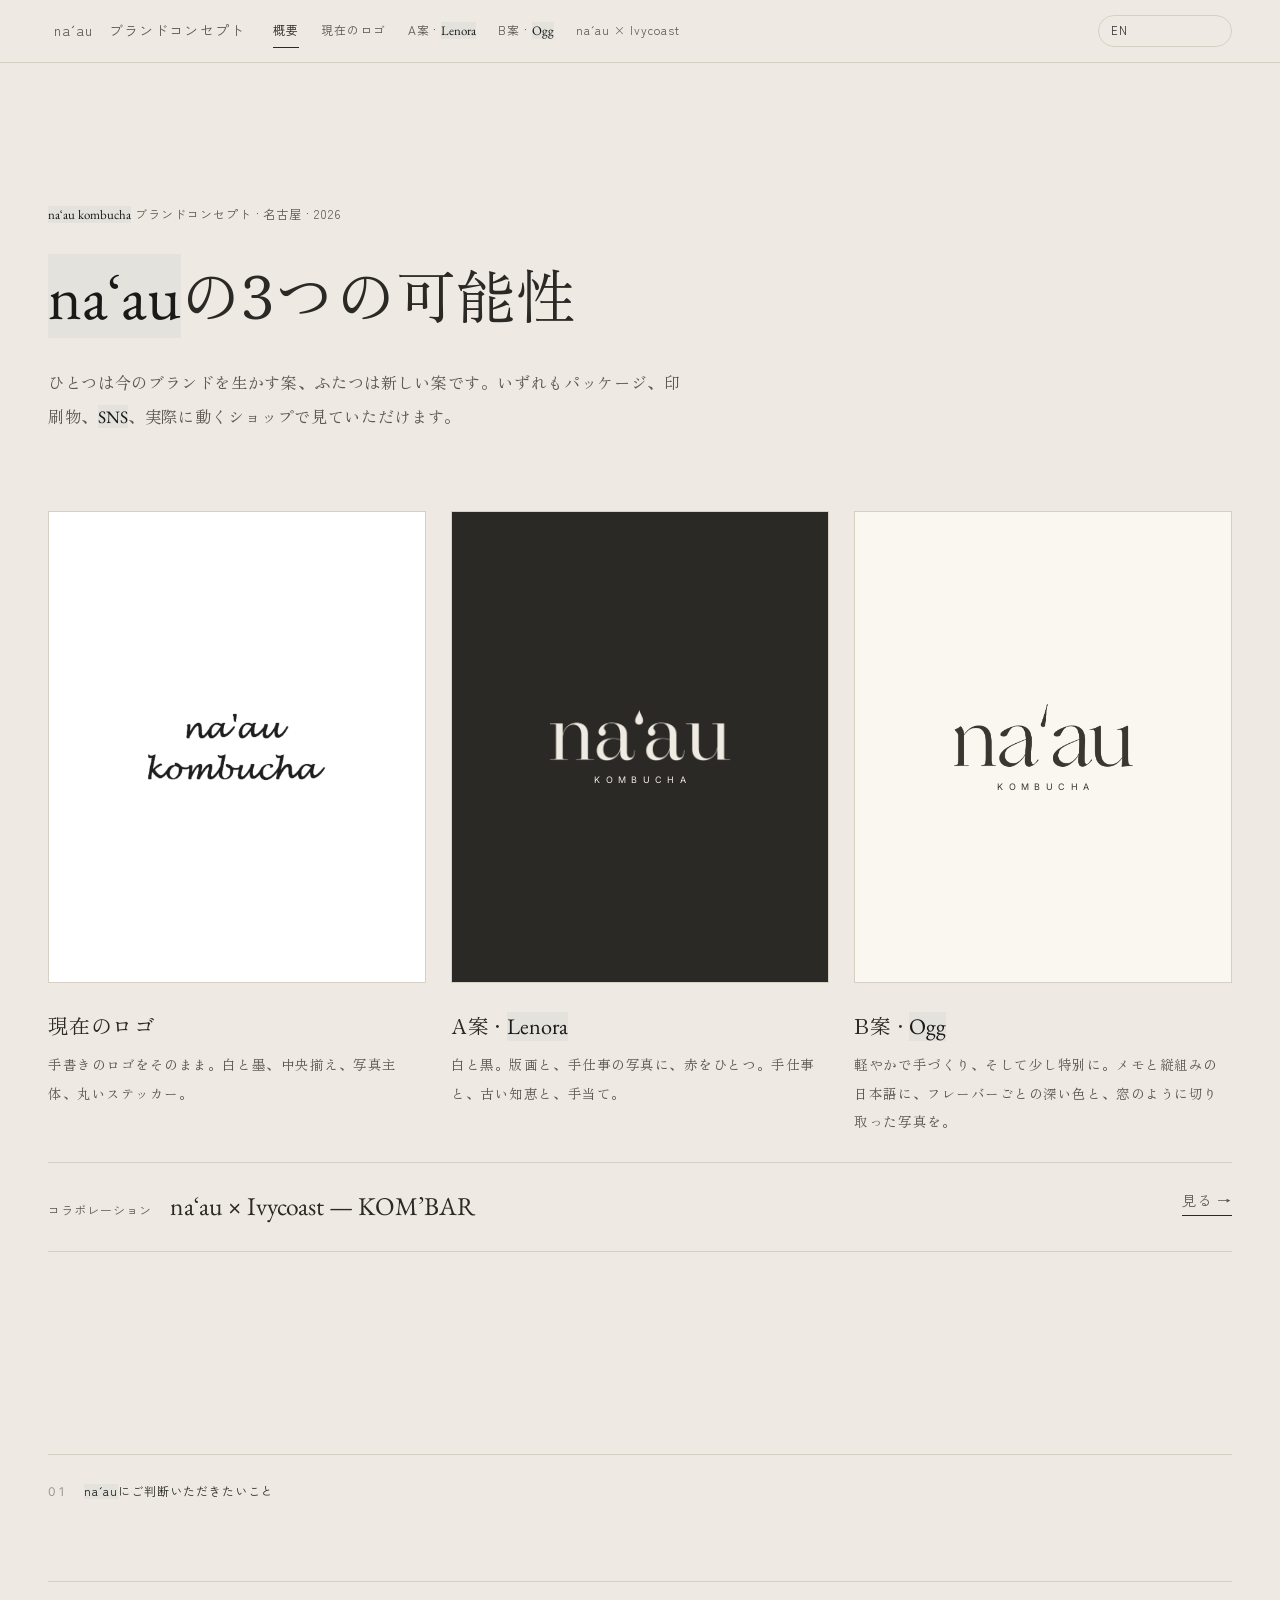
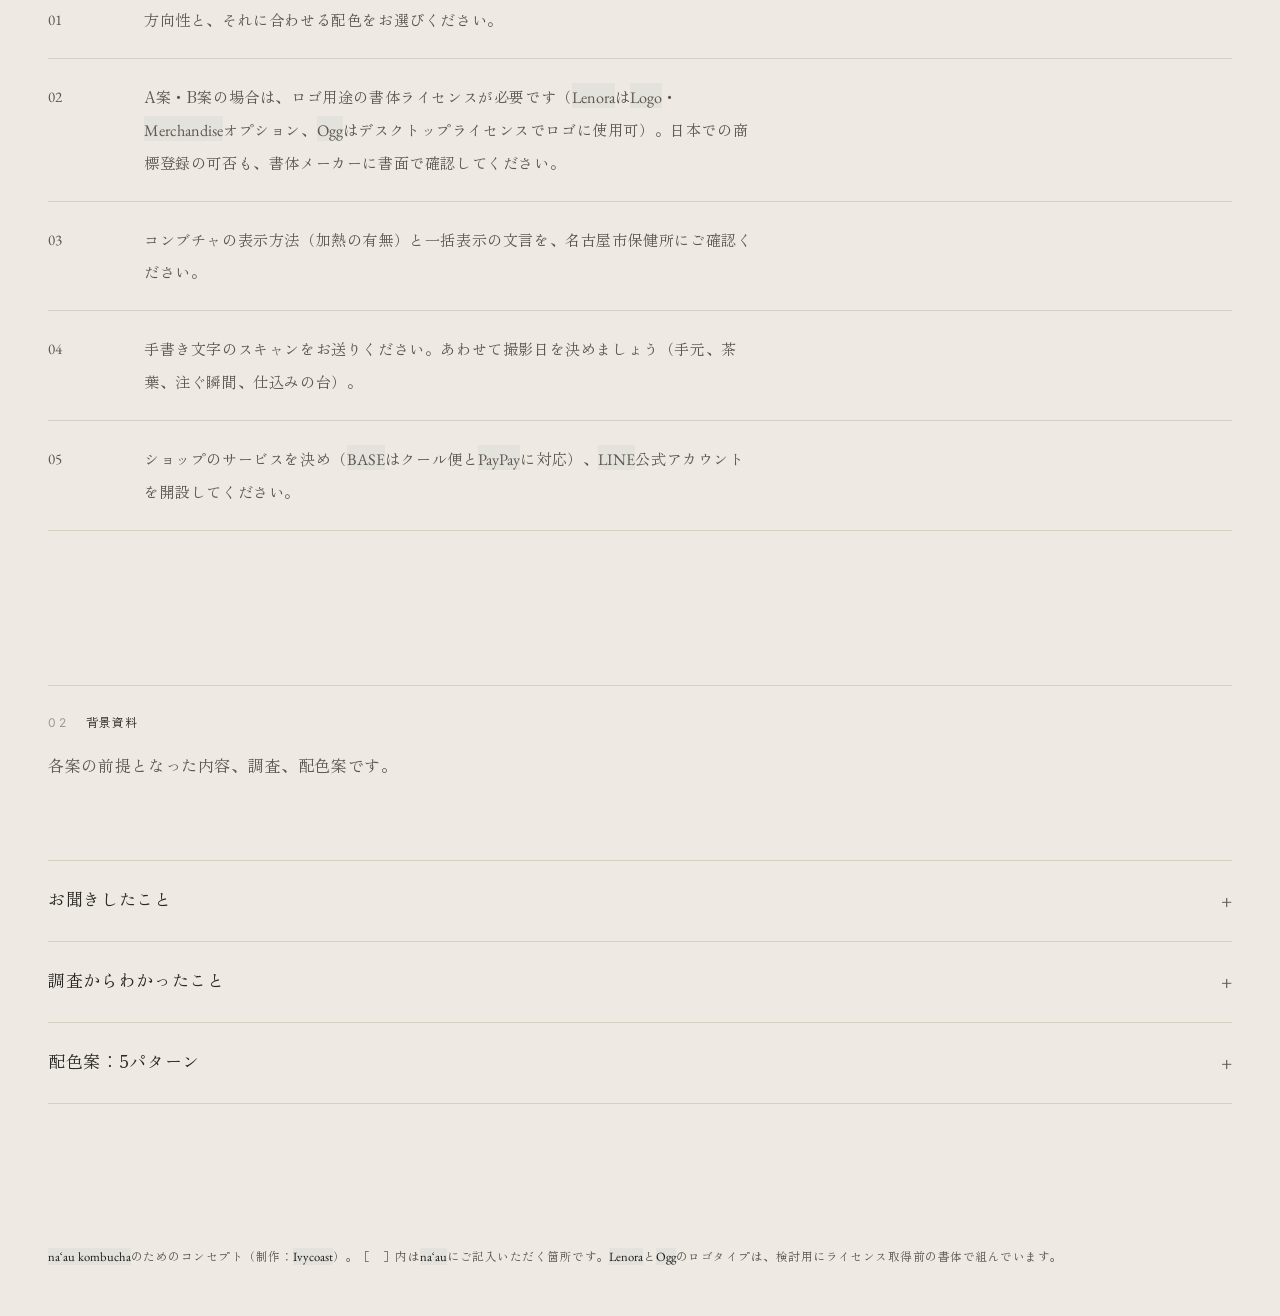
==== commit db5780f2: "Remove the founder's name and maker descriptions; kombucha jar as Lenora hero - Signatures, bios, th" ====
--- a/index.html
+++ b/index.html
@@ -1 +1 @@
-<!doctype html><html lang="ja"><head><meta charset="utf-8"><meta name="viewport" content="width=device-width, initial-scale=1"><title>naʻau kombucha — brand concepts</title><link rel="preconnect" href="https://fonts.googleapis.com"><link rel="preconnect" href="https://fonts.gstatic.com" crossorigin><link href="https://fonts.googleapis.com/css2?family=EB+Garamond:ital,wght@0,400;0,500;1,400&family=Bodoni+Moda:opsz,wght@6..96,400;6..96,500&family=Cormorant+Garamond:wght@400;500&family=Shippori+Mincho+B1:wght@500;700;800&family=Zen+Old+Mincho:wght@400;600;700&family=Zen+Kaku+Gothic+New:wght@300;400;500;700&family=Klee+One:wght@400;600&family=Yomogi&family=Courier+Prime&family=Inter:wght@400;500;700&family=IBM+Plex+Mono:wght@400;500&display=swap" rel="stylesheet"><link rel="stylesheet" href="assets/css/site.css?v=55c4af5e"><script>function naauLang(l){document.documentElement.lang=l;try{localStorage.setItem("naau-lang",l)}catch(e){}}(function(){var l="ja";try{l=localStorage.getItem("naau-lang")||"ja"}catch(e){}document.documentElement.lang=l})();</script><meta name="description" content="Brand concepts for naʻau kombucha, Nagoya."></head><body class=""><svg width="0" height="0" style="position:absolute" aria-hidden="true"><defs><filter id="lino" x="-8%" y="-8%" width="116%" height="116%" color-interpolation-filters="sRGB"><feTurbulence type="fractalNoise" baseFrequency=".03" numOctaves="3" seed="4" result="w"/><feDisplacementMap in="SourceGraphic" in2="w" scale="5" xChannelSelector="R" yChannelSelector="G" result="ink"/><feTurbulence type="fractalNoise" baseFrequency=".22" numOctaves="3" seed="9" result="g"/><feColorMatrix in="g" type="matrix" values="0 0 0 0 0  0 0 0 0 0  0 0 0 0 0  -16 0 0 0 11.6" result="holes"/><feComposite in="ink" in2="holes" operator="in"/></filter><filter id="brush" x="-8%" y="-8%" width="116%" height="116%"><feTurbulence type="fractalNoise" baseFrequency=".06" numOctaves="2" seed="2" result="w"/><feDisplacementMap in="SourceGraphic" in2="w" scale="1.6" xChannelSelector="R" yChannelSelector="G"/></filter><filter id="seal" x="-8%" y="-8%" width="116%" height="116%"><feTurbulence type="fractalNoise" baseFrequency=".05" numOctaves="2" seed="11" result="w"/><feDisplacementMap in="SourceGraphic" in2="w" scale="2.2" xChannelSelector="R" yChannelSelector="G" result="ink"/><feTurbulence type="fractalNoise" baseFrequency=".3" numOctaves="3" seed="5" result="g"/><feColorMatrix in="g" type="matrix" values="0 0 0 0 0  0 0 0 0 0  0 0 0 0 0  -12 0 0 0 8.7" result="holes"/><feComposite in="ink" in2="holes" operator="in"/></filter></defs></svg><nav class="sitenav" aria-label="Concept sections"><div class="wrap"><a class="brand" href="index.html"><span class="l-ja" lang="ja">naʻau</span><span class="l-en" lang="en">naʻau</span> <span><span class="l-ja" lang="ja">ブランドコンセプト</span><span class="l-en" lang="en">brand concepts</span></span></a><ul><li><a href="index.html" aria-current="page"><span class="nl"><span class="l-ja" lang="ja">概要</span><span class="l-en" lang="en">Overview</span></span><span class="ns"><span class="l-ja" lang="ja">概要</span><span class="l-en" lang="en">Overview</span></span></a></li><li><a href="current.html"><span class="nl"><span class="l-ja" lang="ja">現在のロゴ</span><span class="l-en" lang="en"><span class="l-ja" lang="ja">現在のロゴ</span><span class="l-en" lang="en">Current identity</span></span></span><span class="ns"><span class="l-ja" lang="ja">現在</span><span class="l-en" lang="en">Current</span></span></a></li><li><a href="lenora.html"><span class="nl"><span class="l-ja" lang="ja">A案 · <span class="lx">Lenora</span></span><span class="l-en" lang="en"><span class="l-ja" lang="ja">A案 · <span class="lx">Lenora</span></span><span class="l-en" lang="en">Concept A · Lenora</span></span></span><span class="ns"><span class="l-ja" lang="ja">A案</span><span class="l-en" lang="en">A · Lenora</span></span></a></li><li><a href="ogg.html"><span class="nl"><span class="l-ja" lang="ja">B案 · <span class="lx">Ogg</span></span><span class="l-en" lang="en"><span class="l-ja" lang="ja">B案 · <span class="lx">Ogg</span></span><span class="l-en" lang="en">Concept B · Ogg</span></span></span><span class="ns"><span class="l-ja" lang="ja">B案</span><span class="l-en" lang="en">B · Ogg</span></span></a></li><li><a href="collab.html"><span class="nl"><span class="l-ja" lang="ja">naʻau × Ivycoast</span><span class="l-en" lang="en">naʻau × Ivycoast</span></span><span class="ns"><span class="l-ja" lang="ja">コラボ</span><span class="l-en" lang="en">Collab</span></span></a></li></ul><button class="lang" type="button" onclick="naauLang(document.documentElement.lang==='ja'?'en':'ja')"><span class="l-ja">EN</span><span class="l-en">日本語</span></button></div></nav><header class="wrap ov-hero"><p class="eyebrow"><span class="l-ja" lang="ja"><span class="lx">naʻau kombucha</span> ブランドコンセプト · 名古屋 · 2026</span><span class="l-en" lang="en">Brand concepts for naʻau kombucha · Nagoya · 2026</span></p><h1><span class="l-ja" lang="ja"><span class="lx">naʻau</span>の3つの可能性</span><span class="l-en" lang="en">Three ways naʻau could look</span></h1><p class="ov-sub"><span class="l-ja" lang="ja">ひとつは今のブランドを生かす案、ふたつは新しい案です。いずれもパッケージ、印刷物、<span class="lx">SNS</span>、実際に動くショップで見ていただけます。</span><span class="l-en" lang="en">One keeps the brand naʻau has today; two are new. Each is shown on packaging, print, social and a working shop.</span></p></header><section class="wrap ov-sec"><div class="ov-dirs"><a href="current.html" class="dcard"><div class="dcard-img" style="background:#FFFFFF; color:#1E1E1E"><img src="assets/logos/current-lockup-1e1e1e.png" alt="naʻau" style="width:48%; "></div><h3><span class="l-ja" lang="ja">現在のロゴ</span><span class="l-en" lang="en">Current identity</span></h3><p class="muted"><span class="l-ja" lang="ja"><span class="lx">kimy</span>さんの手書きロゴをそのまま。白と墨、中央揃え、写真主体、丸いステッカー。</span><span class="l-en" lang="en">kimy’s script as it is: white, ink, centred, photo-led, round sticker labels.</span></p></a><a href="lenora.html" class="dcard"><div class="dcard-img" style="background:#2B2926; color:#EFEBE2"><img src="assets/logos/lenora-efebe2.png" alt="naʻau" style="width:48%; "><span class="wm-sub wm-lenora">KOMBUCHA</span></div><h3><span class="l-ja" lang="ja">A案 · <span class="lx">Lenora</span></span><span class="l-en" lang="en">Concept A · Lenora</span></h3><p class="muted"><span class="l-ja" lang="ja">白と黒。版画と、手仕事の写真に、赤をひとつ。手仕事と、古い知恵と、手当て。</span><span class="l-en" lang="en">Black and white: linocut prints and photographs of hands at work, with one red. Craft, old knowledge and care.</span></p></a><a href="ogg.html" class="dcard"><div class="dcard-img" style="background:#FAF7F1; color:#3A3631"><img src="assets/logos/ogg-3a3631.png" alt="naʻau" style="width:48%; "><span class="wm-sub wm-ogg">KOMBUCHA</span></div><h3><span class="l-ja" lang="ja">B案 · <span class="lx">Ogg</span></span><span class="l-en" lang="en">Concept B · Ogg</span></h3><p class="muted"><span class="l-ja" lang="ja">軽やかで手づくり、そして少し特別に。<span class="lx">kimy</span> のメモと縦組みの日本語に、フレーバーごとの深い色と、窓のように切り取った写真を。</span><span class="l-en" lang="en">Airy and hand-made, a little more exclusive: kimy’s notes and vertical Japanese, a deep board per flavour, photographs framed like windows.</span></p></a></div><a href="collab.html" class="ov-collab"><span><span class="l-ja" lang="ja">コラボレーション</span><span class="l-en" lang="en">Collaboration</span></span><b>naʻau × Ivycoast — KOM’BAR</b><span class="link"><span class="l-ja" lang="ja">見る →</span><span class="l-en" lang="en">View →</span></span></a></section><section class="sec "><div class="wrap"><header class="sh"><span class="sh-n">01</span><h2><span class="l-ja" lang="ja"><span class="lx"><span class="l-ja" lang="ja">naʻau</span><span class="l-en" lang="en">naʻau</span></span>にご判断いただきたいこと</span><span class="l-en" lang="en"><span class="l-ja" lang="ja"><span class="lx">naʻau</span>にご判断いただきたいこと</span><span class="l-en" lang="en">Decisions for naʻau</span></span></h2></header><ol class="decide"><li><span>01</span><p><span class="l-ja" lang="ja">方向性と、それに合わせる配色をお選びください。</span><span class="l-en" lang="en">Choose a direction, and a palette for it.</span></p></li><li><span>02</span><p><span class="l-ja" lang="ja">A案・B案の場合は、ロゴ用途の書体ライセンスが必要です（<span class="lx">Lenora</span>は<span class="lx">Logo</span>・<span class="lx">Merchandise</span>オプション、<span class="lx">Ogg</span>はデスクトップライセンスでロゴに使用可）。日本での商標登録の可否も、書体メーカーに書面で確認してください。</span><span class="l-en" lang="en">If Concept A or B: license the font for logo use (Lenora needs the Logo and Merchandise add-ons; Ogg’s desktop licence covers logos) and confirm trademark registration in Japan in writing with the foundry.</span></p></li><li><span>03</span><p><span class="l-ja" lang="ja">コンブチャの表示方法（加熱の有無）と一括表示の文言を、名古屋市保健所にご確認ください。</span><span class="l-en" lang="en">Confirm with 名古屋市保健所 how the kombucha may be described (heated or not) and the 一括表示 wording.</span></p></li><li><span>04</span><p><span class="l-ja" lang="ja"><span class="lx">kimy</span>さんの手書き文字のスキャンをお送りください。あわせて撮影日を決めましょう（手元、茶葉、注ぐ瞬間、仕込みの台）。</span><span class="l-en" lang="en">Send scans of kimy’s handwriting and plan a photography day: hands, tea, the pour, the brewing table.</span></p></li><li><span>05</span><p><span class="l-ja" lang="ja">ショップのサービスを決め（<span class="lx">BASE</span>はクール便と<span class="lx">PayPay</span>に対応）、<span class="lx">LINE</span>公式アカウントを開設してください。</span><span class="l-en" lang="en">Choose the shop platform (BASE handles クール便 and PayPay) and set up LINE.</span></p></li></ol></div></section><section class="sec "><div class="wrap"><header class="sh"><span class="sh-n">02</span><h2><span class="l-ja" lang="ja">背景資料</span><span class="l-en" lang="en"><span class="l-ja" lang="ja">背景資料</span><span class="l-en" lang="en">Background</span></span></h2><p><span class="l-ja" lang="ja">各案の前提となった内容、調査、配色案です。</span><span class="l-en" lang="en"><span class="l-ja" lang="ja">各案の前提となった内容、調査、配色案です。</span><span class="l-en" lang="en">The brief, the research and the palettes behind the directions.</span></span></p></header><details class="appx"><summary><span class="l-ja" lang="ja">お聞きしたこと</span><span class="l-en" lang="en">What we heard</span></summary><div class="grid g3"><div class="heard"><span class="heard-n">i</span><h3><span class="l-ja" lang="ja">名前</span><span class="l-en" lang="en">The name</span></h3><p><span class="l-ja" lang="ja"><span class="lx">naʻau</span>はハワイ語で「腸・心・内なる声」。直感<span class="lx">kombucha</span>、<span class="lx">instinct kombucha</span>、<span class="lx">gut feeling kombucha</span>もしっくりこず、<span class="lx">kimy</span>さんが一瞬で決めた名前です。</span><span class="l-en" lang="en">naʻau is Hawaiian for the gut, the heart and the inner voice. kimy chose it in a second, after 直感kombucha, instinct kombucha and gut feeling kombucha all felt wrong.</span></p></div><div class="heard"><span class="heard-n">ii</span><h3><span class="l-ja" lang="ja">つくり手</span><span class="l-en" lang="en">The maker</span></h3><p><span class="l-ja" lang="ja"><span class="lx">kimy</span>さんは看護師で、腸活アドバイザー。名古屋でコンブチャを仕込み、ワークショップで教えています。言葉は温かく、率直で、少し遊び心があります。</span><span class="l-en" lang="en">kimy is a nurse and gut-health advisor who brews kombucha in Nagoya and teaches it in workshops. Her voice is warm, direct and a little playful.</span></p></div><div class="heard"><span class="heard-n">iii</span><h3><span class="l-ja" lang="ja">目指す印象</span><span class="l-en" lang="en">The feeling</span></h3><p><span class="l-ja" lang="ja">地に足がついて、信頼できて、手づくりであること。企業的ではなく、静かに。コンブチャがすべてではないけれど、自分の身体の声を聴くきっかけにはなれる。</span><span class="l-en" lang="en">Grounded, trustworthy and hand-made; quiet rather than corporate. Kombucha is not everything, but it can be where you begin to listen to your body.</span></p></div></div></details><details class="appx"><summary><span class="l-ja" lang="ja">調査からわかったこと</span><span class="l-en" lang="en">What the research says</span></summary><div class="rows"><div class="rrow"><h3><span class="l-ja" lang="ja">パッケージ</span><span class="l-en" lang="en">Packaging</span></h3><ul><li><span class="l-ja" lang="ja"><span class="lx">330 ml</span>の茶色瓶は紫外線を防ぎ、生きた菌を守ります。</span><span class="l-en" lang="en">330 ml amber glass blocks UV and protects the live culture.</span></li><li><span class="l-ja" lang="ja">ラベルは耐水性のマット紙に。結露で未加工の紙は傷みます。</span><span class="l-en" lang="en">Matte, water-resistant label stock; condensation ruins uncoated paper.</span></li><li><span class="l-ja" lang="ja">裏ラベルには<span class="lx">8 pt</span>以上の一括表示、要冷蔵、「振らないでください」、仕込み番号欄を。</span><span class="l-en" lang="en">The back label carries the 一括表示 at 8 pt minimum, plus 要冷蔵, ‘don’t shake’ and a batch box.</span></li><li><span class="l-ja" lang="ja">アルコール1%未満のコンブチャは清涼飲料水です。瓶内で1%を超えることがあるため、仕込みごとに検査してください。</span><span class="l-en" lang="en">Kombucha under 1% alcohol is 清涼飲料水; test each batch, as it can ferment past 1% in the bottle.</span></li></ul><p class="src"><a href="https://www.bevnet.com/news/2019/mountain-culture-kombucha-launches-new-glass-bottle-design-from-ardagh-group" rel="noopener">Mountain Culture</a> · <a href="https://thedieline.com/before-after-health-ade-kombucha/" rel="noopener">Health-Ade</a> · <a href="https://www.mhlw.go.jp/content/11130500/000398573.pdf" rel="noopener">MHLW</a></p></div><div class="rrow"><h3><span class="l-ja" lang="ja">印刷物</span><span class="l-en" lang="en">Print</span></h3><ul><li><span class="l-ja" lang="ja">配布物はA5が標準。ショップカードは<span class="lx">91 × 55 mm</span>、塗り足し<span class="lx">3 mm</span>。</span><span class="l-en" lang="en">A5 is the standard hand-out; shop cards are 91 × 55 mm, with 3 mm bleed.</span></li><li><span class="l-ja" lang="ja">ワークショップの詳細は、日時、場所、対象、定員、内容、参加費（税込）、申込方法の順に。</span><span class="l-en" lang="en">Workshop details in the expected order: 日時, 場所, 対象, 定員, 内容, 参加費（税込）, 申込方法.</span></li><li><span class="l-ja" lang="ja">裏面に<span class="lx">LINE</span>と<span class="lx">Instagram</span>の<span class="lx">QR</span>コードを。</span><span class="l-en" lang="en">QR codes for LINE and Instagram on the back.</span></li></ul><p class="src"><a href="https://imitsu.jp/matome/printing/postcard-size-a5" rel="noopener">A5 sizes</a></p></div><div class="rrow"><h3><span class="l-ja" lang="ja">SNS</span><span class="l-en" lang="en">Social</span></h3><ul><li><span class="l-ja" lang="ja">2025年から<span class="lx">Instagram</span>のグリッドは3:4表示です。1080 × 1440で制作し、主要な要素は4:5の範囲内に収めます。</span><span class="l-en" lang="en">Instagram’s grid shows 3:4 since 2025: design at 1080 × 1440, key content inside the 4:5 crop.</span></li><li><span class="l-ja" lang="ja">ストーリーズとリールは9:16。</span><span class="l-en" lang="en">Stories and Reels at 9:16.</span></li><li><span class="l-ja" lang="ja">仕込みの投稿、工程、つくり手の手元、最後の一枚に詳細を載せたワークショップのカルーセル。再入荷のお知らせは<span class="lx">LINE</span>で。</span><span class="l-en" lang="en">Batch posts, process, the maker’s hands, workshop carousels with details on the last slide; LINE for restock alerts.</span></li></ul><p class="src"><a href="https://www.inro.social/blog/instagram-post-size" rel="noopener">Post sizes</a></p></div><div class="rrow"><h3><span class="l-ja" lang="ja">ウェブサイトとショップ</span><span class="l-en" lang="en">Website and shop</span></h3><ul><li><span class="l-ja" lang="ja">価格は税込で表示します（2021年からの総額表示義務）。</span><span class="l-en" lang="en">Prices shown tax-inclusive (総額表示, since 2021).</span></li><li><span class="l-ja" lang="ja">クール便の送料、発送日、お届け日はカートボタンの横に。64%の購入者が商品ページで送料を確認しています。</span><span class="l-en" lang="en">クール便 cost, dispatch days and a delivery date next to the cart button: 64% of shoppers look for shipping cost on the product page.</span></li><li><span class="l-ja" lang="ja">フッターには特定商取引法に基づく表記、配送・返品、プライバシーポリシーを。<span class="lx">BASE</span>はクール便と<span class="lx">PayPay</span>に対応しています。</span><span class="l-en" lang="en">Footer: 特定商取引法に基づく表記, 配送・返品, プライバシー. BASE supports クール便 and PayPay.</span></li></ul><p class="src"><a href="https://baymard.com/blog/show-shipping-costs-on-product-pages" rel="noopener">Baymard</a> · <a href="https://www.gov-online.go.jp/article/202104/entry-10238.html" rel="noopener">総額表示</a></p></div><div class="rrow"><h3><span class="l-ja" lang="ja">色と信頼感</span><span class="l-en" lang="en">Colour and trust</span></h3><ul><li><span class="l-ja" lang="ja">染めていないような低彩度の色は自然な印象を与え、健康的な食品への支払意欲を高めます。</span><span class="l-en" lang="en">Undyed, low-saturation colours read as more natural and raise willingness to pay for healthy food.</span></li><li><span class="l-ja" lang="ja">マットなパッケージは、光沢のあるものより自然に見えます。</span><span class="l-en" lang="en">Matte packs read as more natural than glossy ones.</span></li><li><span class="l-ja" lang="ja">鮮やかな青は「有能」で企業的な印象に。温かいオフホワイトと墨色は手づくりの印象になります。</span><span class="l-en" lang="en">Saturated blue reads ‘competent’ and corporate; warm off-white and warm ink read hand-made.</span></li></ul><p class="src"><a href="https://openaccess.city.ac.uk/id/eprint/23205/" rel="noopener">Marozzo et al. 2020</a> · <a href="https://research.wu.ac.at/de/publications/matte-matters-when-matte-packaging-increases-perceptions-of-food--7/" rel="noopener">Matte matters</a></p></div><div class="rrow"><h3><span class="l-ja" lang="ja">ことば</span><span class="l-en" lang="en">Words</span></h3><ul><li><span class="l-ja" lang="ja">一般食品で健康効果はうたえません。便秘解消、腸内環境改善、免疫力<span class="lx">UP</span>などの表現は避けます。</span><span class="l-en" lang="en">No health-effect claims on a normal food: avoid 便秘解消, 腸内環境改善, 免疫力UP.</span></li><li><span class="l-ja" lang="ja"><span class="lx">kimy</span>さんの看護師としての経歴はプロフィールにのみ記載し、商品の効果と並べたり「監修」と表記したりしません。</span><span class="l-en" lang="en">kimy’s nursing background belongs in her bio, never beside product benefits, and never as ‘監修’.</span></li><li><span class="l-ja" lang="ja">ラベルに「非加熱」と書く前に、名古屋市保健所に確認します。</span><span class="l-en" lang="en">Check with 名古屋市保健所 before any label says 非加熱 (unheated).</span></li></ul><p class="src"><a href="https://www.pref.saitama.lg.jp/documents/19134/620443.pdf" rel="noopener">Saitama guidance</a></p></div></div></details><details class="appx"><summary><span class="l-ja" lang="ja">配色案：5パターン</span><span class="l-en" lang="en">Colour options: five palettes</span></summary><div class="rows"><div class="prow"><div class="prow-h"><p class="eyebrow"><span class="l-ja" lang="ja">S · 現在のロゴ</span><span class="l-en" lang="en">S · Current identity</span></p><h3><span class="jp">白と墨</span> White & Ink</h3><p class="muted"><span class="l-ja" lang="ja">今の<span class="lx">naʻau</span>と同じ、白と墨。色は瓶と写真が担います。</span><span class="l-en" lang="en">Plain white and ink, as naʻau looks today. The glass and the photographs bring the colour.</span></p></div><div class="swatches"><div class="sw" style="flex:3; background:#FFFFFF; color:#1E1E1E"><b><span class="l-ja" lang="ja">白</span><span class="l-en" lang="en">White</span></b><span>#FFFFFF</span><em><span class="l-ja" lang="ja">地色</span><span class="l-en" lang="en"><span class="l-ja" lang="ja">地色</span><span class="l-en" lang="en">Ground</span></span></em></div><div class="sw" style="flex:2; background:#1E1E1E; color:#FFFFFF"><b><span class="l-ja" lang="ja">墨</span><span class="l-en" lang="en">Ink</span></b><span>#1E1E1E</span><em><span class="l-ja" lang="ja">本文 · 16.9:1</span><span class="l-en" lang="en"><span class="l-ja" lang="ja">本文 · 16.9:1</span><span class="l-en" lang="en">Text · 16.9:1</span></span></em></div><div class="sw" style="flex:1; background:#6B6B6B; color:#FFFFFF"><b><span class="l-ja" lang="ja">灰</span><span class="l-en" lang="en">Grey</span></b><span>#6B6B6B</span><em><span class="l-ja" lang="ja">小さな文字 · 5.3:1</span><span class="l-en" lang="en"><span class="l-ja" lang="ja">小さな文字 · 5.3:1</span><span class="l-en" lang="en">Small text · 5.3:1</span></span></em></div><div class="sw" style="flex:2; background:#F1F1EF; color:#1E1E1E"><b><span class="l-ja" lang="ja">霞</span><span class="l-en" lang="en">Mist</span></b><span>#F1F1EF</span><em><span class="l-ja" lang="ja">写真の背景</span><span class="l-en" lang="en"><span class="l-ja" lang="ja">写真の背景</span><span class="l-en" lang="en">Photo backdrops</span></span></em></div><div class="sw" style="flex:1.2; background:#8E4E1F; color:#FFFFFF"><b><span class="l-ja" lang="ja">茶色瓶</span><span class="l-en" lang="en">Amber glass</span></b><span>#8E4E1F</span><em><span class="l-ja" lang="ja">瓶の色</span><span class="l-en" lang="en"><span class="l-ja" lang="ja">瓶の色</span><span class="l-en" lang="en">From the bottle</span></span></em></div></div></div><div class="prow"><div class="prow-h"><p class="eyebrow"><span class="l-ja" lang="ja">A · A案</span><span class="l-en" lang="en">A · Concept A</span></p><h3><span class="jp">墨と生成り</span> Sumi & Kinari</h3><p class="muted"><span class="l-ja" lang="ja">ほぼモノクローム。和紙に墨の印象で、温かみは茶色瓶だけ。</span><span class="l-en" lang="en">Near-monochrome. Ink on washi; the amber bottle is the only warmth.</span></p></div><div class="swatches"><div class="sw" style="flex:3; background:#EFEBE2; color:#1E1E1E"><b><span class="l-ja" lang="ja">生成り</span><span class="l-en" lang="en">Kinari</span></b><span>#EFEBE2</span><em><span class="l-ja" lang="ja">地色</span><span class="l-en" lang="en"><span class="l-ja" lang="ja">地色</span><span class="l-en" lang="en">Ground</span></span></em></div><div class="sw" style="flex:2; background:#2B2926; color:#FFFFFF"><b><span class="l-ja" lang="ja">墨</span><span class="l-en" lang="en">Sumi</span></b><span>#2B2926</span><em><span class="l-ja" lang="ja">本文 · 12.2:1</span><span class="l-en" lang="en"><span class="l-ja" lang="ja">本文 · 12.2:1</span><span class="l-en" lang="en">Text · 12.2:1</span></span></em></div><div class="sw" style="flex:1; background:#524E4D; color:#FFFFFF"><b><span class="l-ja" lang="ja">消炭</span><span class="l-en" lang="en">Keshizumi</span></b><span>#524E4D</span><em><span class="l-ja" lang="ja">罫線 · 6.9:1</span><span class="l-en" lang="en"><span class="l-ja" lang="ja">罫線 · 6.9:1</span><span class="l-en" lang="en">Rules · 6.9:1</span></span></em></div><div class="sw" style="flex:1; background:#B3ADA0; color:#1E1E1E"><b><span class="l-ja" lang="ja">利休白茶</span><span class="l-en" lang="en">Rikyū-shiracha</span></b><span>#B3ADA0</span><em><span class="l-ja" lang="ja">補助</span><span class="l-en" lang="en"><span class="l-ja" lang="ja">補助</span><span class="l-en" lang="en">Secondary</span></span></em></div><div class="sw" style="flex:1; background:#A3A3A2; color:#1E1E1E"><b><span class="l-ja" lang="ja">薄墨</span><span class="l-en" lang="en">Usuzumi</span></b><span>#A3A3A2</span><em><span class="l-ja" lang="ja">淡色</span><span class="l-en" lang="en"><span class="l-ja" lang="ja">淡色</span><span class="l-en" lang="en">Tint</span></span></em></div></div></div><div class="prow"><div class="prow-h"><p class="eyebrow"><span class="l-ja" lang="ja">D · B案</span><span class="l-en" lang="en">D · Concept B</span></p><h3><span class="jp">胡粉と黄土</span> Gofun & Ōdo</h3><p class="muted"><span class="l-ja" lang="ja">より明るく軽やかに。障子越しの朝の光。黄土色が瓶と響き合います。</span><span class="l-en" lang="en">Lighter and airier. Morning light through shōji; ochre rhymes with the glass.</span></p></div><div class="swatches"><div class="sw" style="flex:3; background:#FAF7F1; color:#1E1E1E"><b><span class="l-ja" lang="ja">胡粉</span><span class="l-en" lang="en">Gofun</span></b><span>#FAF7F1</span><em><span class="l-ja" lang="ja">地色</span><span class="l-en" lang="en"><span class="l-ja" lang="ja">地色</span><span class="l-en" lang="en">Ground</span></span></em></div><div class="sw" style="flex:2; background:#3A3631; color:#FFFFFF"><b><span class="l-ja" lang="ja">墨</span><span class="l-en" lang="en">Ink</span></b><span>#3A3631</span><em><span class="l-ja" lang="ja">本文 · 11.2:1</span><span class="l-en" lang="en"><span class="l-ja" lang="ja">本文 · 11.2:1</span><span class="l-en" lang="en">Text · 11.2:1</span></span></em></div><div class="sw" style="flex:1.5; background:#C39143; color:#FFFFFF"><b><span class="l-ja" lang="ja">黄土</span><span class="l-en" lang="en">Ōdo</span></b><span>#C39143</span><em><span class="l-ja" lang="ja">塗りのみ</span><span class="l-en" lang="en"><span class="l-ja" lang="ja">塗りのみ</span><span class="l-en" lang="en">Fills only</span></span></em></div><div class="sw" style="flex:1; background:#8A6A3A; color:#FFFFFF"><b><span class="l-ja" lang="ja">黄土（文字用）</span><span class="l-en" lang="en">Ōdo text</span></b><span>#8A6A3A</span><em><span class="l-ja" lang="ja">強調文字 · 4.7:1</span><span class="l-en" lang="en"><span class="l-ja" lang="ja">強調文字 · 4.7:1</span><span class="l-en" lang="en">Accent text · 4.7:1</span></span></em></div><div class="sw" style="flex:1.5; background:#EDE4CD; color:#1E1E1E"><b><span class="l-ja" lang="ja">練色</span><span class="l-en" lang="en">Neri</span></b><span>#EDE4CD</span><em><span class="l-ja" lang="ja">淡色</span><span class="l-en" lang="en"><span class="l-ja" lang="ja">淡色</span><span class="l-en" lang="en">Tint</span></span></em></div></div></div><div class="prow"><div class="prow-h"><p class="eyebrow"><span class="l-ja" lang="ja">B · 別案（温かみ）</span><span class="l-en" lang="en">B · Alternative, warmer</span></p><h3><span class="jp">柿渋と土</span> Kakishibu & Earth</h3><p class="muted"><span class="l-ja" lang="ja">柿渋染めの紙と土蔵の印象。どの案にも差し替えられます。</span><span class="l-en" lang="en">Persimmon-tanned paper and a clay storehouse. Swap in for any direction.</span></p></div><div class="swatches"><div class="sw" style="flex:3; background:#E9E0CF; color:#1E1E1E"><b><span class="l-ja" lang="ja">生成り麻</span><span class="l-en" lang="en">Raw linen</span></b><span>#E9E0CF</span><em><span class="l-ja" lang="ja">地色</span><span class="l-en" lang="en"><span class="l-ja" lang="ja">地色</span><span class="l-en" lang="en">Ground</span></span></em></div><div class="sw" style="flex:2; background:#3B2B22; color:#FFFFFF"><b><span class="l-ja" lang="ja">憲法色</span><span class="l-en" lang="en">Kenpō brown</span></b><span>#3B2B22</span><em><span class="l-ja" lang="ja">本文 · 10.3:1</span><span class="l-en" lang="en"><span class="l-ja" lang="ja">本文 · 10.3:1</span><span class="l-en" lang="en">Text · 10.3:1</span></span></em></div><div class="sw" style="flex:1.2; background:#9F563A; color:#FFFFFF"><b><span class="l-ja" lang="ja">柿渋</span><span class="l-en" lang="en">Kakishibu</span></b><span>#9F563A</span><em><span class="l-ja" lang="ja">差し色 · 大きな文字</span><span class="l-en" lang="en"><span class="l-ja" lang="ja">差し色 · 大きな文字</span><span class="l-en" lang="en">Accent · large text</span></span></em></div><div class="sw" style="flex:1; background:#94846A; color:#FFFFFF"><b><span class="l-ja" lang="ja">生壁</span><span class="l-en" lang="en">Namakabe</span></b><span>#94846A</span><em><span class="l-ja" lang="ja">装飾</span><span class="l-en" lang="en"><span class="l-ja" lang="ja">装飾</span><span class="l-en" lang="en">Decoration</span></span></em></div><div class="sw" style="flex:1; background:#A86F4C; color:#FFFFFF"><b><span class="l-ja" lang="ja">胡桃</span><span class="l-en" lang="en">Kurumi</span></b><span>#A86F4C</span><em><span class="l-ja" lang="ja">補助色</span><span class="l-en" lang="en"><span class="l-ja" lang="ja">補助色</span><span class="l-en" lang="en">Support</span></span></em></div></div></div><div class="prow"><div class="prow-h"><p class="eyebrow"><span class="l-ja" lang="ja">C · 別案</span><span class="l-en" lang="en">C · Alternative</span></p><h3><span class="jp">弁柄</span> <span class="l-ja" lang="ja">弁柄</span><span class="l-en" lang="en">Bengara</span></h3><p class="muted"><span class="l-ja" lang="ja">手漉き紙に押した弁柄の印。どの案にも使える深い差し色です。</span><span class="l-en" lang="en">A red-oxide seal on handmade paper. A deeper accent for any direction.</span></p></div><div class="swatches"><div class="sw" style="flex:3; background:#F2EDE3; color:#1E1E1E"><b><span class="l-ja" lang="ja">紙</span><span class="l-en" lang="en">Paper</span></b><span>#F2EDE3</span><em><span class="l-ja" lang="ja">地色</span><span class="l-en" lang="en"><span class="l-ja" lang="ja">地色</span><span class="l-en" lang="en">Ground</span></span></em></div><div class="sw" style="flex:2; background:#2E2624; color:#FFFFFF"><b><span class="l-ja" lang="ja">温かな墨</span><span class="l-en" lang="en">Warm ink</span></b><span>#2E2624</span><em><span class="l-ja" lang="ja">本文 · 12.7:1</span><span class="l-en" lang="en"><span class="l-ja" lang="ja">本文 · 12.7:1</span><span class="l-en" lang="en">Text · 12.7:1</span></span></em></div><div class="sw" style="flex:1.2; background:#8F2E14; color:#FFFFFF"><b><span class="l-ja" lang="ja">弁柄</span><span class="l-en" lang="en">Bengara</span></b><span>#8F2E14</span><em><span class="l-ja" lang="ja">差し色 · 7.0:1</span><span class="l-en" lang="en"><span class="l-ja" lang="ja">差し色 · 7.0:1</span><span class="l-en" lang="en">Accent · 7.0:1</span></span></em></div><div class="sw" style="flex:1; background:#544A47; color:#FFFFFF"><b><span class="l-ja" lang="ja">黒橡</span><span class="l-en" lang="en">Kurotsurubami</span></b><span>#544A47</span><em><span class="l-ja" lang="ja">補助 · 7.4:1</span><span class="l-en" lang="en"><span class="l-ja" lang="ja">補助 · 7.4:1</span><span class="l-en" lang="en">Secondary · 7.4:1</span></span></em></div><div class="sw" style="flex:1; background:#9E9478; color:#1E1E1E"><b><span class="l-ja" lang="ja">灰汁色</span><span class="l-en" lang="en">Aku-iro</span></b><span>#9E9478</span><em><span class="l-ja" lang="ja">補助色</span><span class="l-en" lang="en"><span class="l-ja" lang="ja">補助色</span><span class="l-en" lang="en">Support</span></span></em></div></div></div></div></details></div></section><footer class="site"><div class="wrap"><span class="l-ja" lang="ja"><span class="lx">naʻau kombucha</span>のためのコンセプト（制作：<span class="lx">Ivycoast</span>）。［　］内は<span class="lx">naʻau</span>にご記入いただく箇所です。<span class="lx">Lenora</span>と<span class="lx">Ogg</span>のロゴタイプは、検討用にライセンス取得前の書体で組んでいます。</span><span class="l-en" lang="en">Concepts by Ivycoast for naʻau kombucha. Text in ［brackets］ is for naʻau to fill in. Lenora and Ogg wordmarks are shown from unlicensed settings for discussion only.</span></div></footer></body></html>
+<!doctype html><html lang="ja"><head><meta charset="utf-8"><meta name="viewport" content="width=device-width, initial-scale=1"><title>naʻau kombucha — brand concepts</title><link rel="preconnect" href="https://fonts.googleapis.com"><link rel="preconnect" href="https://fonts.gstatic.com" crossorigin><link href="https://fonts.googleapis.com/css2?family=EB+Garamond:ital,wght@0,400;0,500;1,400&family=Bodoni+Moda:opsz,wght@6..96,400;6..96,500&family=Cormorant+Garamond:wght@400;500&family=Shippori+Mincho+B1:wght@500;700;800&family=Zen+Old+Mincho:wght@400;600;700&family=Zen+Kaku+Gothic+New:wght@300;400;500;700&family=Klee+One:wght@400;600&family=Yomogi&family=Courier+Prime&family=Inter:wght@400;500;700&family=IBM+Plex+Mono:wght@400;500&display=swap" rel="stylesheet"><link rel="stylesheet" href="assets/css/site.css?v=55c4af5e"><script>function naauLang(l){document.documentElement.lang=l;try{localStorage.setItem("naau-lang",l)}catch(e){}}(function(){var l="ja";try{l=localStorage.getItem("naau-lang")||"ja"}catch(e){}document.documentElement.lang=l})();</script><meta name="description" content="Brand concepts for naʻau kombucha, Nagoya."></head><body class=""><svg width="0" height="0" style="position:absolute" aria-hidden="true"><defs><filter id="lino" x="-8%" y="-8%" width="116%" height="116%" color-interpolation-filters="sRGB"><feTurbulence type="fractalNoise" baseFrequency=".03" numOctaves="3" seed="4" result="w"/><feDisplacementMap in="SourceGraphic" in2="w" scale="5" xChannelSelector="R" yChannelSelector="G" result="ink"/><feTurbulence type="fractalNoise" baseFrequency=".22" numOctaves="3" seed="9" result="g"/><feColorMatrix in="g" type="matrix" values="0 0 0 0 0  0 0 0 0 0  0 0 0 0 0  -16 0 0 0 11.6" result="holes"/><feComposite in="ink" in2="holes" operator="in"/></filter><filter id="brush" x="-8%" y="-8%" width="116%" height="116%"><feTurbulence type="fractalNoise" baseFrequency=".06" numOctaves="2" seed="2" result="w"/><feDisplacementMap in="SourceGraphic" in2="w" scale="1.6" xChannelSelector="R" yChannelSelector="G"/></filter><filter id="seal" x="-8%" y="-8%" width="116%" height="116%"><feTurbulence type="fractalNoise" baseFrequency=".05" numOctaves="2" seed="11" result="w"/><feDisplacementMap in="SourceGraphic" in2="w" scale="2.2" xChannelSelector="R" yChannelSelector="G" result="ink"/><feTurbulence type="fractalNoise" baseFrequency=".3" numOctaves="3" seed="5" result="g"/><feColorMatrix in="g" type="matrix" values="0 0 0 0 0  0 0 0 0 0  0 0 0 0 0  -12 0 0 0 8.7" result="holes"/><feComposite in="ink" in2="holes" operator="in"/></filter></defs></svg><nav class="sitenav" aria-label="Concept sections"><div class="wrap"><a class="brand" href="index.html"><span class="l-ja" lang="ja">naʻau</span><span class="l-en" lang="en">naʻau</span> <span><span class="l-ja" lang="ja">ブランドコンセプト</span><span class="l-en" lang="en">brand concepts</span></span></a><ul><li><a href="index.html" aria-current="page"><span class="nl"><span class="l-ja" lang="ja">概要</span><span class="l-en" lang="en">Overview</span></span><span class="ns"><span class="l-ja" lang="ja">概要</span><span class="l-en" lang="en">Overview</span></span></a></li><li><a href="current.html"><span class="nl"><span class="l-ja" lang="ja">現在のロゴ</span><span class="l-en" lang="en"><span class="l-ja" lang="ja">現在のロゴ</span><span class="l-en" lang="en">Current identity</span></span></span><span class="ns"><span class="l-ja" lang="ja">現在</span><span class="l-en" lang="en">Current</span></span></a></li><li><a href="lenora.html"><span class="nl"><span class="l-ja" lang="ja">A案 · <span class="lx">Lenora</span></span><span class="l-en" lang="en"><span class="l-ja" lang="ja">A案 · <span class="lx">Lenora</span></span><span class="l-en" lang="en">Concept A · Lenora</span></span></span><span class="ns"><span class="l-ja" lang="ja">A案</span><span class="l-en" lang="en">A · Lenora</span></span></a></li><li><a href="ogg.html"><span class="nl"><span class="l-ja" lang="ja">B案 · <span class="lx">Ogg</span></span><span class="l-en" lang="en"><span class="l-ja" lang="ja">B案 · <span class="lx">Ogg</span></span><span class="l-en" lang="en">Concept B · Ogg</span></span></span><span class="ns"><span class="l-ja" lang="ja">B案</span><span class="l-en" lang="en">B · Ogg</span></span></a></li><li><a href="collab.html"><span class="nl"><span class="l-ja" lang="ja">naʻau × Ivycoast</span><span class="l-en" lang="en">naʻau × Ivycoast</span></span><span class="ns"><span class="l-ja" lang="ja">コラボ</span><span class="l-en" lang="en">Collab</span></span></a></li></ul><button class="lang" type="button" onclick="naauLang(document.documentElement.lang==='ja'?'en':'ja')"><span class="l-ja">EN</span><span class="l-en">日本語</span></button></div></nav><header class="wrap ov-hero"><p class="eyebrow"><span class="l-ja" lang="ja"><span class="lx">naʻau kombucha</span> ブランドコンセプト · 名古屋 · 2026</span><span class="l-en" lang="en">Brand concepts for naʻau kombucha · Nagoya · 2026</span></p><h1><span class="l-ja" lang="ja"><span class="lx">naʻau</span>の3つの可能性</span><span class="l-en" lang="en">Three ways naʻau could look</span></h1><p class="ov-sub"><span class="l-ja" lang="ja">ひとつは今のブランドを生かす案、ふたつは新しい案です。いずれもパッケージ、印刷物、<span class="lx">SNS</span>、実際に動くショップで見ていただけます。</span><span class="l-en" lang="en">One keeps the brand naʻau has today; two are new. Each is shown on packaging, print, social and a working shop.</span></p></header><section class="wrap ov-sec"><div class="ov-dirs"><a href="current.html" class="dcard"><div class="dcard-img" style="background:#FFFFFF; color:#1E1E1E"><img src="assets/logos/current-lockup-1e1e1e.png" alt="naʻau" style="width:48%; "></div><h3><span class="l-ja" lang="ja">現在のロゴ</span><span class="l-en" lang="en">Current identity</span></h3><p class="muted"><span class="l-ja" lang="ja">手書きのロゴをそのまま。白と墨、中央揃え、写真主体、丸いステッカー。</span><span class="l-en" lang="en">The script logo as it is: white, ink, centred, photo-led, round sticker labels.</span></p></a><a href="lenora.html" class="dcard"><div class="dcard-img" style="background:#2B2926; color:#EFEBE2"><img src="assets/logos/lenora-efebe2.png" alt="naʻau" style="width:48%; "><span class="wm-sub wm-lenora">KOMBUCHA</span></div><h3><span class="l-ja" lang="ja">A案 · <span class="lx">Lenora</span></span><span class="l-en" lang="en">Concept A · Lenora</span></h3><p class="muted"><span class="l-ja" lang="ja">白と黒。版画と、手仕事の写真に、赤をひとつ。手仕事と、古い知恵と、手当て。</span><span class="l-en" lang="en">Black and white: linocut prints and photographs of hands at work, with one red. Craft, old knowledge and care.</span></p></a><a href="ogg.html" class="dcard"><div class="dcard-img" style="background:#FAF7F1; color:#3A3631"><img src="assets/logos/ogg-3a3631.png" alt="naʻau" style="width:48%; "><span class="wm-sub wm-ogg">KOMBUCHA</span></div><h3><span class="l-ja" lang="ja">B案 · <span class="lx">Ogg</span></span><span class="l-en" lang="en">Concept B · Ogg</span></h3><p class="muted"><span class="l-ja" lang="ja">軽やかで手づくり、そして少し特別に。メモと縦組みの日本語に、フレーバーごとの深い色と、窓のように切り取った写真を。</span><span class="l-en" lang="en">Airy and hand-made, a little more exclusive: handwritten notes and vertical Japanese, a deep board per flavour, photographs framed like windows.</span></p></a></div><a href="collab.html" class="ov-collab"><span><span class="l-ja" lang="ja">コラボレーション</span><span class="l-en" lang="en">Collaboration</span></span><b>naʻau × Ivycoast — KOM’BAR</b><span class="link"><span class="l-ja" lang="ja">見る →</span><span class="l-en" lang="en">View →</span></span></a></section><section class="sec "><div class="wrap"><header class="sh"><span class="sh-n">01</span><h2><span class="l-ja" lang="ja"><span class="lx"><span class="l-ja" lang="ja">naʻau</span><span class="l-en" lang="en">naʻau</span></span>にご判断いただきたいこと</span><span class="l-en" lang="en"><span class="l-ja" lang="ja"><span class="lx">naʻau</span>にご判断いただきたいこと</span><span class="l-en" lang="en">Decisions for naʻau</span></span></h2></header><ol class="decide"><li><span>01</span><p><span class="l-ja" lang="ja">方向性と、それに合わせる配色をお選びください。</span><span class="l-en" lang="en">Choose a direction, and a palette for it.</span></p></li><li><span>02</span><p><span class="l-ja" lang="ja">A案・B案の場合は、ロゴ用途の書体ライセンスが必要です（<span class="lx">Lenora</span>は<span class="lx">Logo</span>・<span class="lx">Merchandise</span>オプション、<span class="lx">Ogg</span>はデスクトップライセンスでロゴに使用可）。日本での商標登録の可否も、書体メーカーに書面で確認してください。</span><span class="l-en" lang="en">If Concept A or B: license the font for logo use (Lenora needs the Logo and Merchandise add-ons; Ogg’s desktop licence covers logos) and confirm trademark registration in Japan in writing with the foundry.</span></p></li><li><span>03</span><p><span class="l-ja" lang="ja">コンブチャの表示方法（加熱の有無）と一括表示の文言を、名古屋市保健所にご確認ください。</span><span class="l-en" lang="en">Confirm with 名古屋市保健所 how the kombucha may be described (heated or not) and the 一括表示 wording.</span></p></li><li><span>04</span><p><span class="l-ja" lang="ja">手書き文字のスキャンをお送りください。あわせて撮影日を決めましょう（手元、茶葉、注ぐ瞬間、仕込みの台）。</span><span class="l-en" lang="en">Send scans of the handwriting for the notes and plan a photography day: hands, tea, the pour, the brewing table.</span></p></li><li><span>05</span><p><span class="l-ja" lang="ja">ショップのサービスを決め（<span class="lx">BASE</span>はクール便と<span class="lx">PayPay</span>に対応）、<span class="lx">LINE</span>公式アカウントを開設してください。</span><span class="l-en" lang="en">Choose the shop platform (BASE handles クール便 and PayPay) and set up LINE.</span></p></li></ol></div></section><section class="sec "><div class="wrap"><header class="sh"><span class="sh-n">02</span><h2><span class="l-ja" lang="ja">背景資料</span><span class="l-en" lang="en"><span class="l-ja" lang="ja">背景資料</span><span class="l-en" lang="en">Background</span></span></h2><p><span class="l-ja" lang="ja">各案の前提となった内容、調査、配色案です。</span><span class="l-en" lang="en"><span class="l-ja" lang="ja">各案の前提となった内容、調査、配色案です。</span><span class="l-en" lang="en">The brief, the research and the palettes behind the directions.</span></span></p></header><details class="appx"><summary><span class="l-ja" lang="ja">お聞きしたこと</span><span class="l-en" lang="en">What we heard</span></summary><div class="grid g3"><div class="heard"><span class="heard-n">i</span><h3><span class="l-ja" lang="ja">名前</span><span class="l-en" lang="en">The name</span></h3><p><span class="l-ja" lang="ja"><span class="lx">naʻau</span>はハワイ語で「腸・心・内なる声」。直感<span class="lx">kombucha</span>、<span class="lx">instinct kombucha</span>、<span class="lx">gut feeling kombucha</span>もしっくりこず、一瞬で決めた名前です。</span><span class="l-en" lang="en">naʻau is Hawaiian for the gut, the heart and the inner voice. It was chosen in a second, after 直感kombucha, instinct kombucha and gut feeling kombucha all felt wrong.</span></p></div><div class="heard"><span class="heard-n">ii</span><h3><span class="l-ja" lang="ja">言葉づかい</span><span class="l-en" lang="en">The voice</span></h3><p><span class="l-ja" lang="ja">名古屋の少量仕込みのコンブチャ。ワークショップでも伝えています。あたたかく、率直で、少し遊び心のある言葉で。</span><span class="l-en" lang="en">Small-batch kombucha from Nagoya, taught in workshops. Warm, direct and a little playful.</span></p></div><div class="heard"><span class="heard-n">iii</span><h3><span class="l-ja" lang="ja">目指す印象</span><span class="l-en" lang="en">The feeling</span></h3><p><span class="l-ja" lang="ja">地に足がついて、信頼できて、手づくりであること。企業的ではなく、静かに。コンブチャがすべてではないけれど、自分の身体の声を聴くきっかけにはなれる。</span><span class="l-en" lang="en">Grounded, trustworthy and hand-made; quiet rather than corporate. Kombucha is not everything, but it can be where you begin to listen to your body.</span></p></div></div></details><details class="appx"><summary><span class="l-ja" lang="ja">調査からわかったこと</span><span class="l-en" lang="en">What the research says</span></summary><div class="rows"><div class="rrow"><h3><span class="l-ja" lang="ja">パッケージ</span><span class="l-en" lang="en">Packaging</span></h3><ul><li><span class="l-ja" lang="ja"><span class="lx">330 ml</span>の茶色瓶は紫外線を防ぎ、生きた菌を守ります。</span><span class="l-en" lang="en">330 ml amber glass blocks UV and protects the live culture.</span></li><li><span class="l-ja" lang="ja">ラベルは耐水性のマット紙に。結露で未加工の紙は傷みます。</span><span class="l-en" lang="en">Matte, water-resistant label stock; condensation ruins uncoated paper.</span></li><li><span class="l-ja" lang="ja">裏ラベルには<span class="lx">8 pt</span>以上の一括表示、要冷蔵、「振らないでください」、仕込み番号欄を。</span><span class="l-en" lang="en">The back label carries the 一括表示 at 8 pt minimum, plus 要冷蔵, ‘don’t shake’ and a batch box.</span></li><li><span class="l-ja" lang="ja">アルコール1%未満のコンブチャは清涼飲料水です。瓶内で1%を超えることがあるため、仕込みごとに検査してください。</span><span class="l-en" lang="en">Kombucha under 1% alcohol is 清涼飲料水; test each batch, as it can ferment past 1% in the bottle.</span></li></ul><p class="src"><a href="https://www.bevnet.com/news/2019/mountain-culture-kombucha-launches-new-glass-bottle-design-from-ardagh-group" rel="noopener">Mountain Culture</a> · <a href="https://thedieline.com/before-after-health-ade-kombucha/" rel="noopener">Health-Ade</a> · <a href="https://www.mhlw.go.jp/content/11130500/000398573.pdf" rel="noopener">MHLW</a></p></div><div class="rrow"><h3><span class="l-ja" lang="ja">印刷物</span><span class="l-en" lang="en">Print</span></h3><ul><li><span class="l-ja" lang="ja">配布物はA5が標準。ショップカードは<span class="lx">91 × 55 mm</span>、塗り足し<span class="lx">3 mm</span>。</span><span class="l-en" lang="en">A5 is the standard hand-out; shop cards are 91 × 55 mm, with 3 mm bleed.</span></li><li><span class="l-ja" lang="ja">ワークショップの詳細は、日時、場所、対象、定員、内容、参加費（税込）、申込方法の順に。</span><span class="l-en" lang="en">Workshop details in the expected order: 日時, 場所, 対象, 定員, 内容, 参加費（税込）, 申込方法.</span></li><li><span class="l-ja" lang="ja">裏面に<span class="lx">LINE</span>と<span class="lx">Instagram</span>の<span class="lx">QR</span>コードを。</span><span class="l-en" lang="en">QR codes for LINE and Instagram on the back.</span></li></ul><p class="src"><a href="https://imitsu.jp/matome/printing/postcard-size-a5" rel="noopener">A5 sizes</a></p></div><div class="rrow"><h3><span class="l-ja" lang="ja">SNS</span><span class="l-en" lang="en">Social</span></h3><ul><li><span class="l-ja" lang="ja">2025年から<span class="lx">Instagram</span>のグリッドは3:4表示です。1080 × 1440で制作し、主要な要素は4:5の範囲内に収めます。</span><span class="l-en" lang="en">Instagram’s grid shows 3:4 since 2025: design at 1080 × 1440, key content inside the 4:5 crop.</span></li><li><span class="l-ja" lang="ja">ストーリーズとリールは9:16。</span><span class="l-en" lang="en">Stories and Reels at 9:16.</span></li><li><span class="l-ja" lang="ja">仕込みの投稿、工程、つくり手の手元、最後の一枚に詳細を載せたワークショップのカルーセル。再入荷のお知らせは<span class="lx">LINE</span>で。</span><span class="l-en" lang="en">Batch posts, process, the maker’s hands, workshop carousels with details on the last slide; LINE for restock alerts.</span></li></ul><p class="src"><a href="https://www.inro.social/blog/instagram-post-size" rel="noopener">Post sizes</a></p></div><div class="rrow"><h3><span class="l-ja" lang="ja">ウェブサイトとショップ</span><span class="l-en" lang="en">Website and shop</span></h3><ul><li><span class="l-ja" lang="ja">価格は税込で表示します（2021年からの総額表示義務）。</span><span class="l-en" lang="en">Prices shown tax-inclusive (総額表示, since 2021).</span></li><li><span class="l-ja" lang="ja">クール便の送料、発送日、お届け日はカートボタンの横に。64%の購入者が商品ページで送料を確認しています。</span><span class="l-en" lang="en">クール便 cost, dispatch days and a delivery date next to the cart button: 64% of shoppers look for shipping cost on the product page.</span></li><li><span class="l-ja" lang="ja">フッターには特定商取引法に基づく表記、配送・返品、プライバシーポリシーを。<span class="lx">BASE</span>はクール便と<span class="lx">PayPay</span>に対応しています。</span><span class="l-en" lang="en">Footer: 特定商取引法に基づく表記, 配送・返品, プライバシー. BASE supports クール便 and PayPay.</span></li></ul><p class="src"><a href="https://baymard.com/blog/show-shipping-costs-on-product-pages" rel="noopener">Baymard</a> · <a href="https://www.gov-online.go.jp/article/202104/entry-10238.html" rel="noopener">総額表示</a></p></div><div class="rrow"><h3><span class="l-ja" lang="ja">色と信頼感</span><span class="l-en" lang="en">Colour and trust</span></h3><ul><li><span class="l-ja" lang="ja">染めていないような低彩度の色は自然な印象を与え、健康的な食品への支払意欲を高めます。</span><span class="l-en" lang="en">Undyed, low-saturation colours read as more natural and raise willingness to pay for healthy food.</span></li><li><span class="l-ja" lang="ja">マットなパッケージは、光沢のあるものより自然に見えます。</span><span class="l-en" lang="en">Matte packs read as more natural than glossy ones.</span></li><li><span class="l-ja" lang="ja">鮮やかな青は「有能」で企業的な印象に。温かいオフホワイトと墨色は手づくりの印象になります。</span><span class="l-en" lang="en">Saturated blue reads ‘competent’ and corporate; warm off-white and warm ink read hand-made.</span></li></ul><p class="src"><a href="https://openaccess.city.ac.uk/id/eprint/23205/" rel="noopener">Marozzo et al. 2020</a> · <a href="https://research.wu.ac.at/de/publications/matte-matters-when-matte-packaging-increases-perceptions-of-food--7/" rel="noopener">Matte matters</a></p></div><div class="rrow"><h3><span class="l-ja" lang="ja">ことば</span><span class="l-en" lang="en">Words</span></h3><ul><li><span class="l-ja" lang="ja">一般食品で健康効果はうたえません。便秘解消、腸内環境改善、免疫力<span class="lx">UP</span>などの表現は避けます。</span><span class="l-en" lang="en">No health-effect claims on a normal food: avoid 便秘解消, 腸内環境改善, 免疫力UP.</span></li><li><span class="l-ja" lang="ja">健康の専門家による推奨や「監修」を、商品の効果と並べて表記しない。</span><span class="l-en" lang="en">No health professional’s endorsement or ‘監修’ beside product benefits.</span></li><li><span class="l-ja" lang="ja">ラベルに「非加熱」と書く前に、名古屋市保健所に確認します。</span><span class="l-en" lang="en">Check with 名古屋市保健所 before any label says 非加熱 (unheated).</span></li></ul><p class="src"><a href="https://www.pref.saitama.lg.jp/documents/19134/620443.pdf" rel="noopener">Saitama guidance</a></p></div></div></details><details class="appx"><summary><span class="l-ja" lang="ja">配色案：5パターン</span><span class="l-en" lang="en">Colour options: five palettes</span></summary><div class="rows"><div class="prow"><div class="prow-h"><p class="eyebrow"><span class="l-ja" lang="ja">S · 現在のロゴ</span><span class="l-en" lang="en">S · Current identity</span></p><h3><span class="jp">白と墨</span> White & Ink</h3><p class="muted"><span class="l-ja" lang="ja">今の<span class="lx">naʻau</span>と同じ、白と墨。色は瓶と写真が担います。</span><span class="l-en" lang="en">Plain white and ink, as naʻau looks today. The glass and the photographs bring the colour.</span></p></div><div class="swatches"><div class="sw" style="flex:3; background:#FFFFFF; color:#1E1E1E"><b><span class="l-ja" lang="ja">白</span><span class="l-en" lang="en">White</span></b><span>#FFFFFF</span><em><span class="l-ja" lang="ja">地色</span><span class="l-en" lang="en"><span class="l-ja" lang="ja">地色</span><span class="l-en" lang="en">Ground</span></span></em></div><div class="sw" style="flex:2; background:#1E1E1E; color:#FFFFFF"><b><span class="l-ja" lang="ja">墨</span><span class="l-en" lang="en">Ink</span></b><span>#1E1E1E</span><em><span class="l-ja" lang="ja">本文 · 16.9:1</span><span class="l-en" lang="en"><span class="l-ja" lang="ja">本文 · 16.9:1</span><span class="l-en" lang="en">Text · 16.9:1</span></span></em></div><div class="sw" style="flex:1; background:#6B6B6B; color:#FFFFFF"><b><span class="l-ja" lang="ja">灰</span><span class="l-en" lang="en">Grey</span></b><span>#6B6B6B</span><em><span class="l-ja" lang="ja">小さな文字 · 5.3:1</span><span class="l-en" lang="en"><span class="l-ja" lang="ja">小さな文字 · 5.3:1</span><span class="l-en" lang="en">Small text · 5.3:1</span></span></em></div><div class="sw" style="flex:2; background:#F1F1EF; color:#1E1E1E"><b><span class="l-ja" lang="ja">霞</span><span class="l-en" lang="en">Mist</span></b><span>#F1F1EF</span><em><span class="l-ja" lang="ja">写真の背景</span><span class="l-en" lang="en"><span class="l-ja" lang="ja">写真の背景</span><span class="l-en" lang="en">Photo backdrops</span></span></em></div><div class="sw" style="flex:1.2; background:#8E4E1F; color:#FFFFFF"><b><span class="l-ja" lang="ja">茶色瓶</span><span class="l-en" lang="en">Amber glass</span></b><span>#8E4E1F</span><em><span class="l-ja" lang="ja">瓶の色</span><span class="l-en" lang="en"><span class="l-ja" lang="ja">瓶の色</span><span class="l-en" lang="en">From the bottle</span></span></em></div></div></div><div class="prow"><div class="prow-h"><p class="eyebrow"><span class="l-ja" lang="ja">A · A案</span><span class="l-en" lang="en">A · Concept A</span></p><h3><span class="jp">墨と生成り</span> Sumi & Kinari</h3><p class="muted"><span class="l-ja" lang="ja">ほぼモノクローム。和紙に墨の印象で、温かみは茶色瓶だけ。</span><span class="l-en" lang="en">Near-monochrome. Ink on washi; the amber bottle is the only warmth.</span></p></div><div class="swatches"><div class="sw" style="flex:3; background:#EFEBE2; color:#1E1E1E"><b><span class="l-ja" lang="ja">生成り</span><span class="l-en" lang="en">Kinari</span></b><span>#EFEBE2</span><em><span class="l-ja" lang="ja">地色</span><span class="l-en" lang="en"><span class="l-ja" lang="ja">地色</span><span class="l-en" lang="en">Ground</span></span></em></div><div class="sw" style="flex:2; background:#2B2926; color:#FFFFFF"><b><span class="l-ja" lang="ja">墨</span><span class="l-en" lang="en">Sumi</span></b><span>#2B2926</span><em><span class="l-ja" lang="ja">本文 · 12.2:1</span><span class="l-en" lang="en"><span class="l-ja" lang="ja">本文 · 12.2:1</span><span class="l-en" lang="en">Text · 12.2:1</span></span></em></div><div class="sw" style="flex:1; background:#524E4D; color:#FFFFFF"><b><span class="l-ja" lang="ja">消炭</span><span class="l-en" lang="en">Keshizumi</span></b><span>#524E4D</span><em><span class="l-ja" lang="ja">罫線 · 6.9:1</span><span class="l-en" lang="en"><span class="l-ja" lang="ja">罫線 · 6.9:1</span><span class="l-en" lang="en">Rules · 6.9:1</span></span></em></div><div class="sw" style="flex:1; background:#B3ADA0; color:#1E1E1E"><b><span class="l-ja" lang="ja">利休白茶</span><span class="l-en" lang="en">Rikyū-shiracha</span></b><span>#B3ADA0</span><em><span class="l-ja" lang="ja">補助</span><span class="l-en" lang="en"><span class="l-ja" lang="ja">補助</span><span class="l-en" lang="en">Secondary</span></span></em></div><div class="sw" style="flex:1; background:#A3A3A2; color:#1E1E1E"><b><span class="l-ja" lang="ja">薄墨</span><span class="l-en" lang="en">Usuzumi</span></b><span>#A3A3A2</span><em><span class="l-ja" lang="ja">淡色</span><span class="l-en" lang="en"><span class="l-ja" lang="ja">淡色</span><span class="l-en" lang="en">Tint</span></span></em></div></div></div><div class="prow"><div class="prow-h"><p class="eyebrow"><span class="l-ja" lang="ja">D · B案</span><span class="l-en" lang="en">D · Concept B</span></p><h3><span class="jp">胡粉と黄土</span> Gofun & Ōdo</h3><p class="muted"><span class="l-ja" lang="ja">より明るく軽やかに。障子越しの朝の光。黄土色が瓶と響き合います。</span><span class="l-en" lang="en">Lighter and airier. Morning light through shōji; ochre rhymes with the glass.</span></p></div><div class="swatches"><div class="sw" style="flex:3; background:#FAF7F1; color:#1E1E1E"><b><span class="l-ja" lang="ja">胡粉</span><span class="l-en" lang="en">Gofun</span></b><span>#FAF7F1</span><em><span class="l-ja" lang="ja">地色</span><span class="l-en" lang="en"><span class="l-ja" lang="ja">地色</span><span class="l-en" lang="en">Ground</span></span></em></div><div class="sw" style="flex:2; background:#3A3631; color:#FFFFFF"><b><span class="l-ja" lang="ja">墨</span><span class="l-en" lang="en">Ink</span></b><span>#3A3631</span><em><span class="l-ja" lang="ja">本文 · 11.2:1</span><span class="l-en" lang="en"><span class="l-ja" lang="ja">本文 · 11.2:1</span><span class="l-en" lang="en">Text · 11.2:1</span></span></em></div><div class="sw" style="flex:1.5; background:#C39143; color:#FFFFFF"><b><span class="l-ja" lang="ja">黄土</span><span class="l-en" lang="en">Ōdo</span></b><span>#C39143</span><em><span class="l-ja" lang="ja">塗りのみ</span><span class="l-en" lang="en"><span class="l-ja" lang="ja">塗りのみ</span><span class="l-en" lang="en">Fills only</span></span></em></div><div class="sw" style="flex:1; background:#8A6A3A; color:#FFFFFF"><b><span class="l-ja" lang="ja">黄土（文字用）</span><span class="l-en" lang="en">Ōdo text</span></b><span>#8A6A3A</span><em><span class="l-ja" lang="ja">強調文字 · 4.7:1</span><span class="l-en" lang="en"><span class="l-ja" lang="ja">強調文字 · 4.7:1</span><span class="l-en" lang="en">Accent text · 4.7:1</span></span></em></div><div class="sw" style="flex:1.5; background:#EDE4CD; color:#1E1E1E"><b><span class="l-ja" lang="ja">練色</span><span class="l-en" lang="en">Neri</span></b><span>#EDE4CD</span><em><span class="l-ja" lang="ja">淡色</span><span class="l-en" lang="en"><span class="l-ja" lang="ja">淡色</span><span class="l-en" lang="en">Tint</span></span></em></div></div></div><div class="prow"><div class="prow-h"><p class="eyebrow"><span class="l-ja" lang="ja">B · 別案（温かみ）</span><span class="l-en" lang="en">B · Alternative, warmer</span></p><h3><span class="jp">柿渋と土</span> Kakishibu & Earth</h3><p class="muted"><span class="l-ja" lang="ja">柿渋染めの紙と土蔵の印象。どの案にも差し替えられます。</span><span class="l-en" lang="en">Persimmon-tanned paper and a clay storehouse. Swap in for any direction.</span></p></div><div class="swatches"><div class="sw" style="flex:3; background:#E9E0CF; color:#1E1E1E"><b><span class="l-ja" lang="ja">生成り麻</span><span class="l-en" lang="en">Raw linen</span></b><span>#E9E0CF</span><em><span class="l-ja" lang="ja">地色</span><span class="l-en" lang="en"><span class="l-ja" lang="ja">地色</span><span class="l-en" lang="en">Ground</span></span></em></div><div class="sw" style="flex:2; background:#3B2B22; color:#FFFFFF"><b><span class="l-ja" lang="ja">憲法色</span><span class="l-en" lang="en">Kenpō brown</span></b><span>#3B2B22</span><em><span class="l-ja" lang="ja">本文 · 10.3:1</span><span class="l-en" lang="en"><span class="l-ja" lang="ja">本文 · 10.3:1</span><span class="l-en" lang="en">Text · 10.3:1</span></span></em></div><div class="sw" style="flex:1.2; background:#9F563A; color:#FFFFFF"><b><span class="l-ja" lang="ja">柿渋</span><span class="l-en" lang="en">Kakishibu</span></b><span>#9F563A</span><em><span class="l-ja" lang="ja">差し色 · 大きな文字</span><span class="l-en" lang="en"><span class="l-ja" lang="ja">差し色 · 大きな文字</span><span class="l-en" lang="en">Accent · large text</span></span></em></div><div class="sw" style="flex:1; background:#94846A; color:#FFFFFF"><b><span class="l-ja" lang="ja">生壁</span><span class="l-en" lang="en">Namakabe</span></b><span>#94846A</span><em><span class="l-ja" lang="ja">装飾</span><span class="l-en" lang="en"><span class="l-ja" lang="ja">装飾</span><span class="l-en" lang="en">Decoration</span></span></em></div><div class="sw" style="flex:1; background:#A86F4C; color:#FFFFFF"><b><span class="l-ja" lang="ja">胡桃</span><span class="l-en" lang="en">Kurumi</span></b><span>#A86F4C</span><em><span class="l-ja" lang="ja">補助色</span><span class="l-en" lang="en"><span class="l-ja" lang="ja">補助色</span><span class="l-en" lang="en">Support</span></span></em></div></div></div><div class="prow"><div class="prow-h"><p class="eyebrow"><span class="l-ja" lang="ja">C · 別案</span><span class="l-en" lang="en">C · Alternative</span></p><h3><span class="jp">弁柄</span> <span class="l-ja" lang="ja">弁柄</span><span class="l-en" lang="en">Bengara</span></h3><p class="muted"><span class="l-ja" lang="ja">手漉き紙に押した弁柄の印。どの案にも使える深い差し色です。</span><span class="l-en" lang="en">A red-oxide seal on handmade paper. A deeper accent for any direction.</span></p></div><div class="swatches"><div class="sw" style="flex:3; background:#F2EDE3; color:#1E1E1E"><b><span class="l-ja" lang="ja">紙</span><span class="l-en" lang="en">Paper</span></b><span>#F2EDE3</span><em><span class="l-ja" lang="ja">地色</span><span class="l-en" lang="en"><span class="l-ja" lang="ja">地色</span><span class="l-en" lang="en">Ground</span></span></em></div><div class="sw" style="flex:2; background:#2E2624; color:#FFFFFF"><b><span class="l-ja" lang="ja">温かな墨</span><span class="l-en" lang="en">Warm ink</span></b><span>#2E2624</span><em><span class="l-ja" lang="ja">本文 · 12.7:1</span><span class="l-en" lang="en"><span class="l-ja" lang="ja">本文 · 12.7:1</span><span class="l-en" lang="en">Text · 12.7:1</span></span></em></div><div class="sw" style="flex:1.2; background:#8F2E14; color:#FFFFFF"><b><span class="l-ja" lang="ja">弁柄</span><span class="l-en" lang="en">Bengara</span></b><span>#8F2E14</span><em><span class="l-ja" lang="ja">差し色 · 7.0:1</span><span class="l-en" lang="en"><span class="l-ja" lang="ja">差し色 · 7.0:1</span><span class="l-en" lang="en">Accent · 7.0:1</span></span></em></div><div class="sw" style="flex:1; background:#544A47; color:#FFFFFF"><b><span class="l-ja" lang="ja">黒橡</span><span class="l-en" lang="en">Kurotsurubami</span></b><span>#544A47</span><em><span class="l-ja" lang="ja">補助 · 7.4:1</span><span class="l-en" lang="en"><span class="l-ja" lang="ja">補助 · 7.4:1</span><span class="l-en" lang="en">Secondary · 7.4:1</span></span></em></div><div class="sw" style="flex:1; background:#9E9478; color:#1E1E1E"><b><span class="l-ja" lang="ja">灰汁色</span><span class="l-en" lang="en">Aku-iro</span></b><span>#9E9478</span><em><span class="l-ja" lang="ja">補助色</span><span class="l-en" lang="en"><span class="l-ja" lang="ja">補助色</span><span class="l-en" lang="en">Support</span></span></em></div></div></div></div></details></div></section><footer class="site"><div class="wrap"><span class="l-ja" lang="ja"><span class="lx">naʻau kombucha</span>のためのコンセプト（制作：<span class="lx">Ivycoast</span>）。［　］内は<span class="lx">naʻau</span>にご記入いただく箇所です。<span class="lx">Lenora</span>と<span class="lx">Ogg</span>のロゴタイプは、検討用にライセンス取得前の書体で組んでいます。</span><span class="l-en" lang="en">Concepts by Ivycoast for naʻau kombucha. Text in ［brackets］ is for naʻau to fill in. Lenora and Ogg wordmarks are shown from unlicensed settings for discussion only.</span></div></footer></body></html>
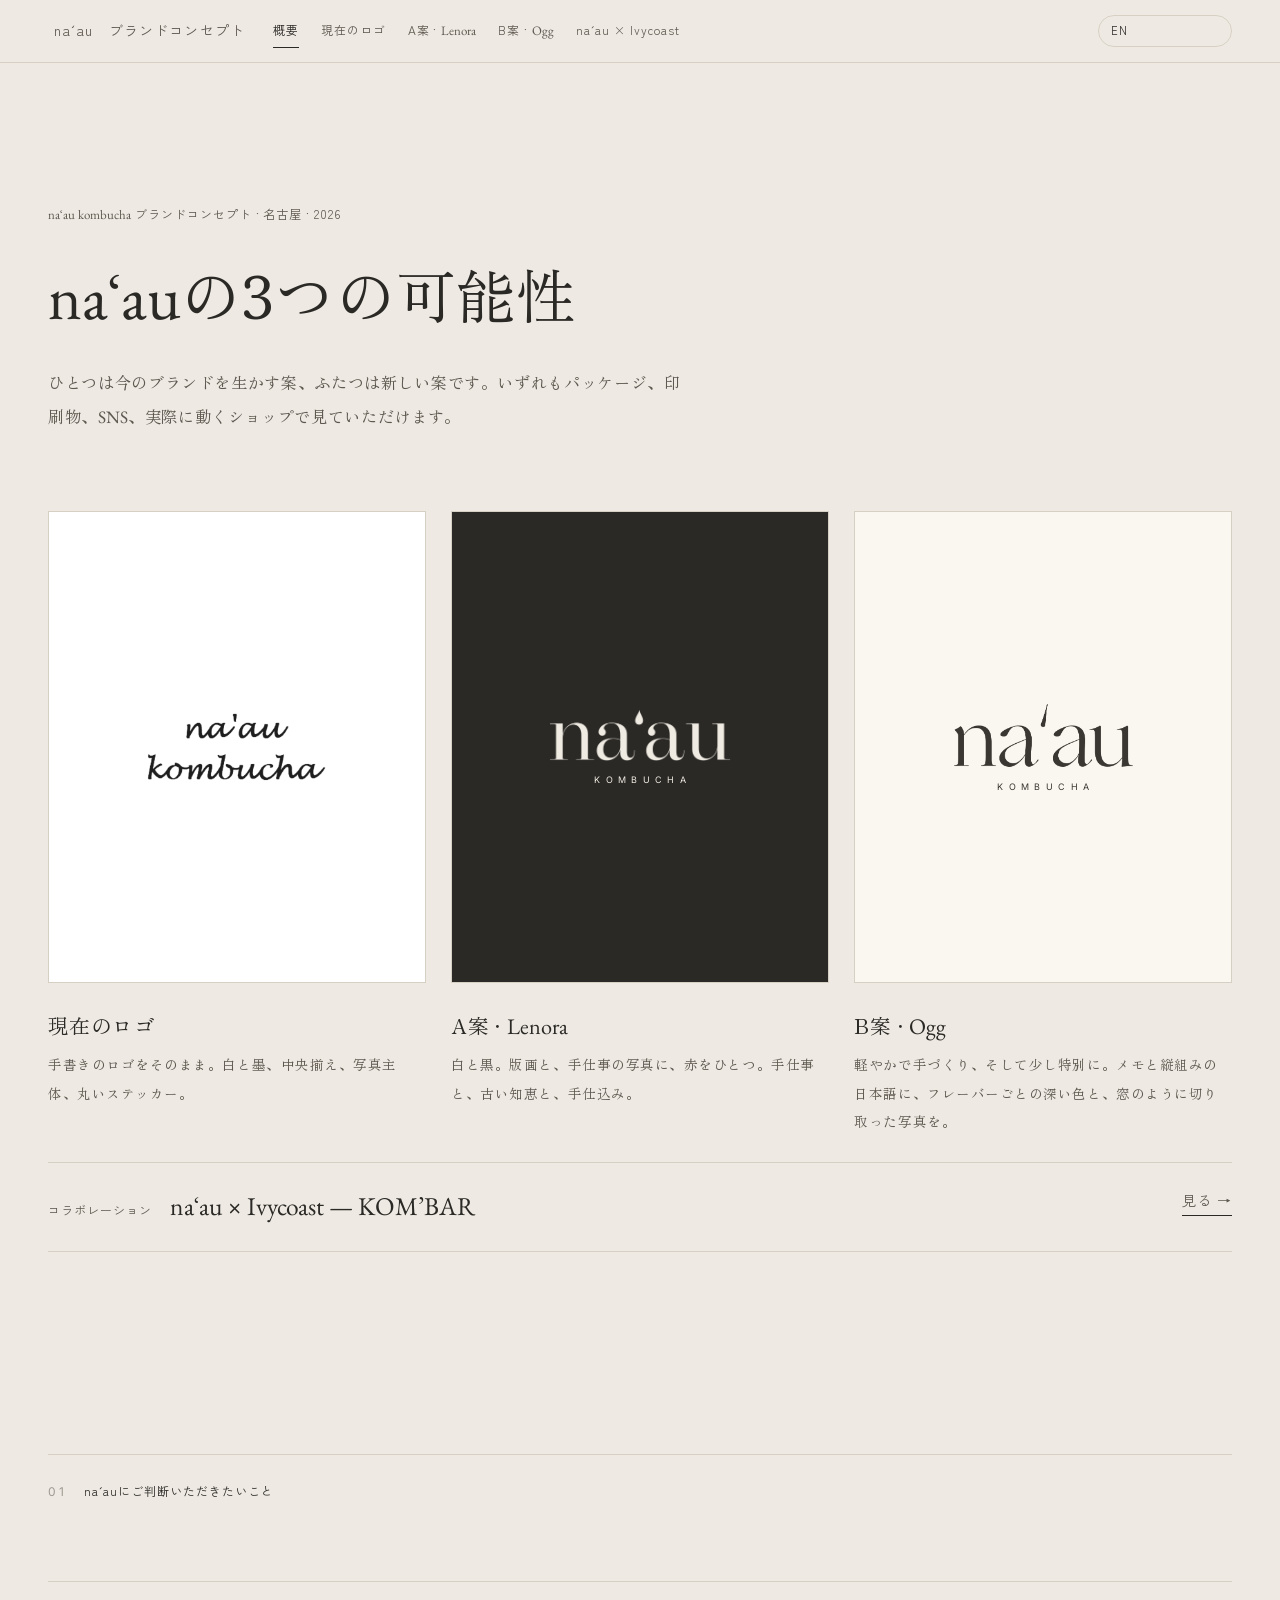
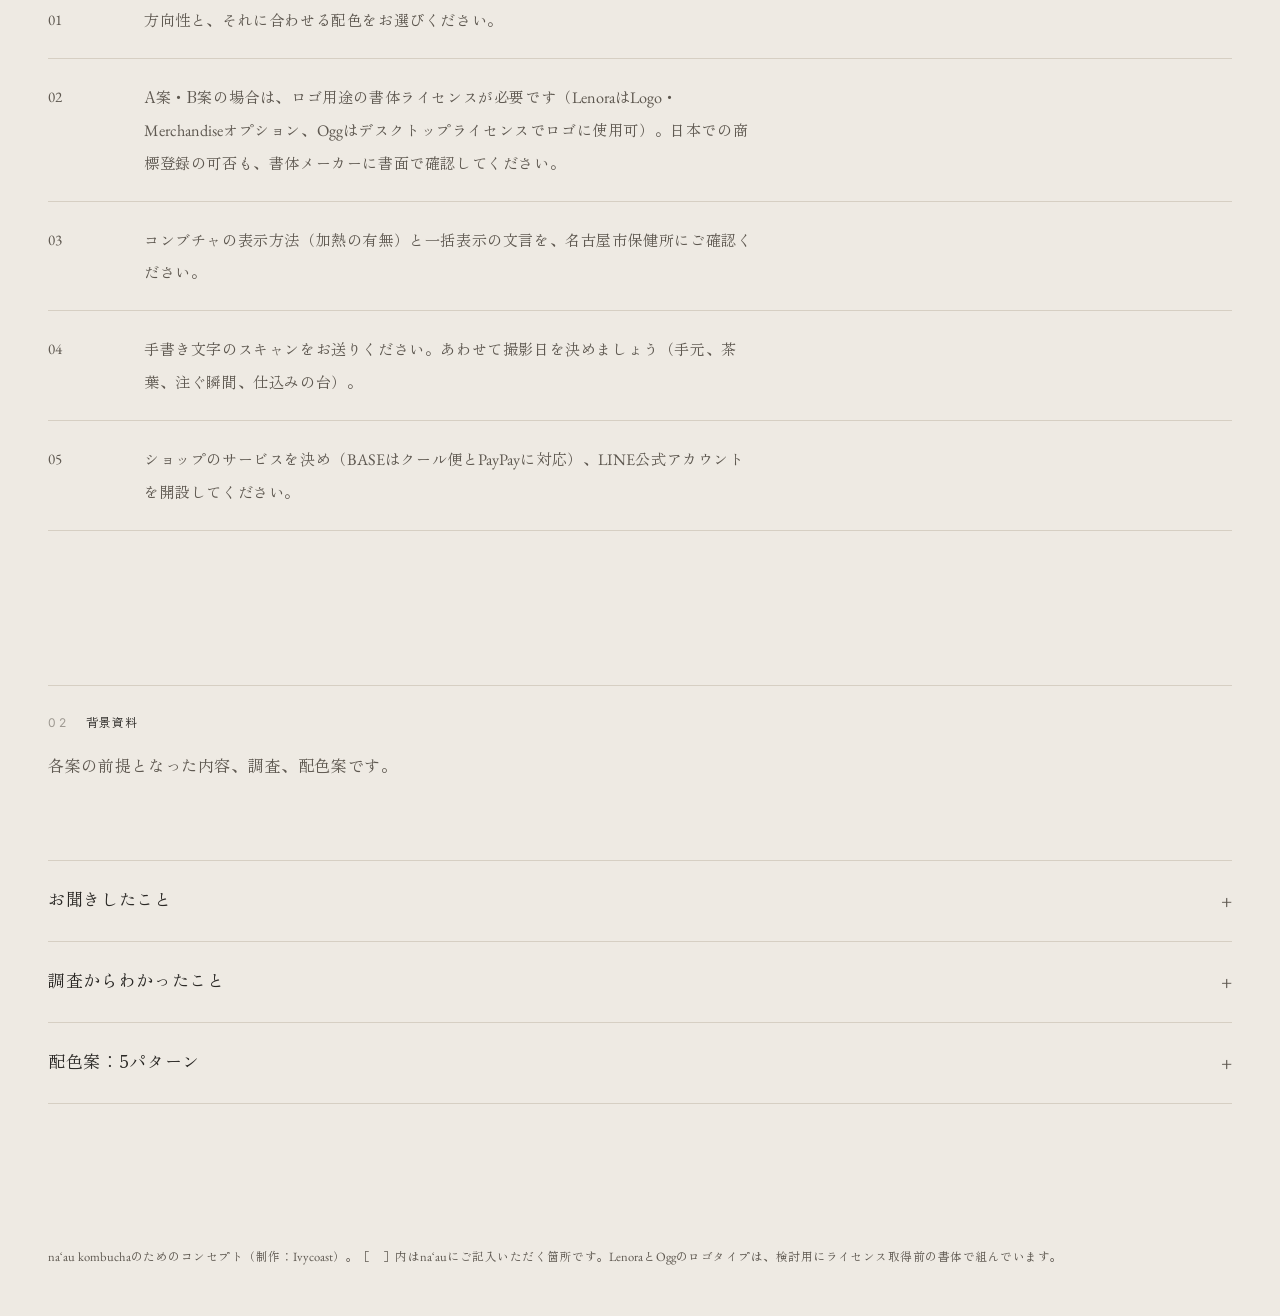
==== commit 4bfc4f0e: "Lenora: 手仕込み replaces 手当て, prints in the heroes, fix Latin highlight - 手当て read as first aid or a pa" ====
--- a/index.html
+++ b/index.html
@@ -1 +1 @@
-<!doctype html><html lang="ja"><head><meta charset="utf-8"><meta name="viewport" content="width=device-width, initial-scale=1"><title>naʻau kombucha — brand concepts</title><link rel="preconnect" href="https://fonts.googleapis.com"><link rel="preconnect" href="https://fonts.gstatic.com" crossorigin><link href="https://fonts.googleapis.com/css2?family=EB+Garamond:ital,wght@0,400;0,500;1,400&family=Bodoni+Moda:opsz,wght@6..96,400;6..96,500&family=Cormorant+Garamond:wght@400;500&family=Shippori+Mincho+B1:wght@500;700;800&family=Zen+Old+Mincho:wght@400;600;700&family=Zen+Kaku+Gothic+New:wght@300;400;500;700&family=Klee+One:wght@400;600&family=Yomogi&family=Courier+Prime&family=Inter:wght@400;500;700&family=IBM+Plex+Mono:wght@400;500&display=swap" rel="stylesheet"><link rel="stylesheet" href="assets/css/site.css?v=55c4af5e"><script>function naauLang(l){document.documentElement.lang=l;try{localStorage.setItem("naau-lang",l)}catch(e){}}(function(){var l="ja";try{l=localStorage.getItem("naau-lang")||"ja"}catch(e){}document.documentElement.lang=l})();</script><meta name="description" content="Brand concepts for naʻau kombucha, Nagoya."></head><body class=""><svg width="0" height="0" style="position:absolute" aria-hidden="true"><defs><filter id="lino" x="-8%" y="-8%" width="116%" height="116%" color-interpolation-filters="sRGB"><feTurbulence type="fractalNoise" baseFrequency=".03" numOctaves="3" seed="4" result="w"/><feDisplacementMap in="SourceGraphic" in2="w" scale="5" xChannelSelector="R" yChannelSelector="G" result="ink"/><feTurbulence type="fractalNoise" baseFrequency=".22" numOctaves="3" seed="9" result="g"/><feColorMatrix in="g" type="matrix" values="0 0 0 0 0  0 0 0 0 0  0 0 0 0 0  -16 0 0 0 11.6" result="holes"/><feComposite in="ink" in2="holes" operator="in"/></filter><filter id="brush" x="-8%" y="-8%" width="116%" height="116%"><feTurbulence type="fractalNoise" baseFrequency=".06" numOctaves="2" seed="2" result="w"/><feDisplacementMap in="SourceGraphic" in2="w" scale="1.6" xChannelSelector="R" yChannelSelector="G"/></filter><filter id="seal" x="-8%" y="-8%" width="116%" height="116%"><feTurbulence type="fractalNoise" baseFrequency=".05" numOctaves="2" seed="11" result="w"/><feDisplacementMap in="SourceGraphic" in2="w" scale="2.2" xChannelSelector="R" yChannelSelector="G" result="ink"/><feTurbulence type="fractalNoise" baseFrequency=".3" numOctaves="3" seed="5" result="g"/><feColorMatrix in="g" type="matrix" values="0 0 0 0 0  0 0 0 0 0  0 0 0 0 0  -12 0 0 0 8.7" result="holes"/><feComposite in="ink" in2="holes" operator="in"/></filter></defs></svg><nav class="sitenav" aria-label="Concept sections"><div class="wrap"><a class="brand" href="index.html"><span class="l-ja" lang="ja">naʻau</span><span class="l-en" lang="en">naʻau</span> <span><span class="l-ja" lang="ja">ブランドコンセプト</span><span class="l-en" lang="en">brand concepts</span></span></a><ul><li><a href="index.html" aria-current="page"><span class="nl"><span class="l-ja" lang="ja">概要</span><span class="l-en" lang="en">Overview</span></span><span class="ns"><span class="l-ja" lang="ja">概要</span><span class="l-en" lang="en">Overview</span></span></a></li><li><a href="current.html"><span class="nl"><span class="l-ja" lang="ja">現在のロゴ</span><span class="l-en" lang="en"><span class="l-ja" lang="ja">現在のロゴ</span><span class="l-en" lang="en">Current identity</span></span></span><span class="ns"><span class="l-ja" lang="ja">現在</span><span class="l-en" lang="en">Current</span></span></a></li><li><a href="lenora.html"><span class="nl"><span class="l-ja" lang="ja">A案 · <span class="lx">Lenora</span></span><span class="l-en" lang="en"><span class="l-ja" lang="ja">A案 · <span class="lx">Lenora</span></span><span class="l-en" lang="en">Concept A · Lenora</span></span></span><span class="ns"><span class="l-ja" lang="ja">A案</span><span class="l-en" lang="en">A · Lenora</span></span></a></li><li><a href="ogg.html"><span class="nl"><span class="l-ja" lang="ja">B案 · <span class="lx">Ogg</span></span><span class="l-en" lang="en"><span class="l-ja" lang="ja">B案 · <span class="lx">Ogg</span></span><span class="l-en" lang="en">Concept B · Ogg</span></span></span><span class="ns"><span class="l-ja" lang="ja">B案</span><span class="l-en" lang="en">B · Ogg</span></span></a></li><li><a href="collab.html"><span class="nl"><span class="l-ja" lang="ja">naʻau × Ivycoast</span><span class="l-en" lang="en">naʻau × Ivycoast</span></span><span class="ns"><span class="l-ja" lang="ja">コラボ</span><span class="l-en" lang="en">Collab</span></span></a></li></ul><button class="lang" type="button" onclick="naauLang(document.documentElement.lang==='ja'?'en':'ja')"><span class="l-ja">EN</span><span class="l-en">日本語</span></button></div></nav><header class="wrap ov-hero"><p class="eyebrow"><span class="l-ja" lang="ja"><span class="lx">naʻau kombucha</span> ブランドコンセプト · 名古屋 · 2026</span><span class="l-en" lang="en">Brand concepts for naʻau kombucha · Nagoya · 2026</span></p><h1><span class="l-ja" lang="ja"><span class="lx">naʻau</span>の3つの可能性</span><span class="l-en" lang="en">Three ways naʻau could look</span></h1><p class="ov-sub"><span class="l-ja" lang="ja">ひとつは今のブランドを生かす案、ふたつは新しい案です。いずれもパッケージ、印刷物、<span class="lx">SNS</span>、実際に動くショップで見ていただけます。</span><span class="l-en" lang="en">One keeps the brand naʻau has today; two are new. Each is shown on packaging, print, social and a working shop.</span></p></header><section class="wrap ov-sec"><div class="ov-dirs"><a href="current.html" class="dcard"><div class="dcard-img" style="background:#FFFFFF; color:#1E1E1E"><img src="assets/logos/current-lockup-1e1e1e.png" alt="naʻau" style="width:48%; "></div><h3><span class="l-ja" lang="ja">現在のロゴ</span><span class="l-en" lang="en">Current identity</span></h3><p class="muted"><span class="l-ja" lang="ja">手書きのロゴをそのまま。白と墨、中央揃え、写真主体、丸いステッカー。</span><span class="l-en" lang="en">The script logo as it is: white, ink, centred, photo-led, round sticker labels.</span></p></a><a href="lenora.html" class="dcard"><div class="dcard-img" style="background:#2B2926; color:#EFEBE2"><img src="assets/logos/lenora-efebe2.png" alt="naʻau" style="width:48%; "><span class="wm-sub wm-lenora">KOMBUCHA</span></div><h3><span class="l-ja" lang="ja">A案 · <span class="lx">Lenora</span></span><span class="l-en" lang="en">Concept A · Lenora</span></h3><p class="muted"><span class="l-ja" lang="ja">白と黒。版画と、手仕事の写真に、赤をひとつ。手仕事と、古い知恵と、手当て。</span><span class="l-en" lang="en">Black and white: linocut prints and photographs of hands at work, with one red. Craft, old knowledge and care.</span></p></a><a href="ogg.html" class="dcard"><div class="dcard-img" style="background:#FAF7F1; color:#3A3631"><img src="assets/logos/ogg-3a3631.png" alt="naʻau" style="width:48%; "><span class="wm-sub wm-ogg">KOMBUCHA</span></div><h3><span class="l-ja" lang="ja">B案 · <span class="lx">Ogg</span></span><span class="l-en" lang="en">Concept B · Ogg</span></h3><p class="muted"><span class="l-ja" lang="ja">軽やかで手づくり、そして少し特別に。メモと縦組みの日本語に、フレーバーごとの深い色と、窓のように切り取った写真を。</span><span class="l-en" lang="en">Airy and hand-made, a little more exclusive: handwritten notes and vertical Japanese, a deep board per flavour, photographs framed like windows.</span></p></a></div><a href="collab.html" class="ov-collab"><span><span class="l-ja" lang="ja">コラボレーション</span><span class="l-en" lang="en">Collaboration</span></span><b>naʻau × Ivycoast — KOM’BAR</b><span class="link"><span class="l-ja" lang="ja">見る →</span><span class="l-en" lang="en">View →</span></span></a></section><section class="sec "><div class="wrap"><header class="sh"><span class="sh-n">01</span><h2><span class="l-ja" lang="ja"><span class="lx"><span class="l-ja" lang="ja">naʻau</span><span class="l-en" lang="en">naʻau</span></span>にご判断いただきたいこと</span><span class="l-en" lang="en"><span class="l-ja" lang="ja"><span class="lx">naʻau</span>にご判断いただきたいこと</span><span class="l-en" lang="en">Decisions for naʻau</span></span></h2></header><ol class="decide"><li><span>01</span><p><span class="l-ja" lang="ja">方向性と、それに合わせる配色をお選びください。</span><span class="l-en" lang="en">Choose a direction, and a palette for it.</span></p></li><li><span>02</span><p><span class="l-ja" lang="ja">A案・B案の場合は、ロゴ用途の書体ライセンスが必要です（<span class="lx">Lenora</span>は<span class="lx">Logo</span>・<span class="lx">Merchandise</span>オプション、<span class="lx">Ogg</span>はデスクトップライセンスでロゴに使用可）。日本での商標登録の可否も、書体メーカーに書面で確認してください。</span><span class="l-en" lang="en">If Concept A or B: license the font for logo use (Lenora needs the Logo and Merchandise add-ons; Ogg’s desktop licence covers logos) and confirm trademark registration in Japan in writing with the foundry.</span></p></li><li><span>03</span><p><span class="l-ja" lang="ja">コンブチャの表示方法（加熱の有無）と一括表示の文言を、名古屋市保健所にご確認ください。</span><span class="l-en" lang="en">Confirm with 名古屋市保健所 how the kombucha may be described (heated or not) and the 一括表示 wording.</span></p></li><li><span>04</span><p><span class="l-ja" lang="ja">手書き文字のスキャンをお送りください。あわせて撮影日を決めましょう（手元、茶葉、注ぐ瞬間、仕込みの台）。</span><span class="l-en" lang="en">Send scans of the handwriting for the notes and plan a photography day: hands, tea, the pour, the brewing table.</span></p></li><li><span>05</span><p><span class="l-ja" lang="ja">ショップのサービスを決め（<span class="lx">BASE</span>はクール便と<span class="lx">PayPay</span>に対応）、<span class="lx">LINE</span>公式アカウントを開設してください。</span><span class="l-en" lang="en">Choose the shop platform (BASE handles クール便 and PayPay) and set up LINE.</span></p></li></ol></div></section><section class="sec "><div class="wrap"><header class="sh"><span class="sh-n">02</span><h2><span class="l-ja" lang="ja">背景資料</span><span class="l-en" lang="en"><span class="l-ja" lang="ja">背景資料</span><span class="l-en" lang="en">Background</span></span></h2><p><span class="l-ja" lang="ja">各案の前提となった内容、調査、配色案です。</span><span class="l-en" lang="en"><span class="l-ja" lang="ja">各案の前提となった内容、調査、配色案です。</span><span class="l-en" lang="en">The brief, the research and the palettes behind the directions.</span></span></p></header><details class="appx"><summary><span class="l-ja" lang="ja">お聞きしたこと</span><span class="l-en" lang="en">What we heard</span></summary><div class="grid g3"><div class="heard"><span class="heard-n">i</span><h3><span class="l-ja" lang="ja">名前</span><span class="l-en" lang="en">The name</span></h3><p><span class="l-ja" lang="ja"><span class="lx">naʻau</span>はハワイ語で「腸・心・内なる声」。直感<span class="lx">kombucha</span>、<span class="lx">instinct kombucha</span>、<span class="lx">gut feeling kombucha</span>もしっくりこず、一瞬で決めた名前です。</span><span class="l-en" lang="en">naʻau is Hawaiian for the gut, the heart and the inner voice. It was chosen in a second, after 直感kombucha, instinct kombucha and gut feeling kombucha all felt wrong.</span></p></div><div class="heard"><span class="heard-n">ii</span><h3><span class="l-ja" lang="ja">言葉づかい</span><span class="l-en" lang="en">The voice</span></h3><p><span class="l-ja" lang="ja">名古屋の少量仕込みのコンブチャ。ワークショップでも伝えています。あたたかく、率直で、少し遊び心のある言葉で。</span><span class="l-en" lang="en">Small-batch kombucha from Nagoya, taught in workshops. Warm, direct and a little playful.</span></p></div><div class="heard"><span class="heard-n">iii</span><h3><span class="l-ja" lang="ja">目指す印象</span><span class="l-en" lang="en">The feeling</span></h3><p><span class="l-ja" lang="ja">地に足がついて、信頼できて、手づくりであること。企業的ではなく、静かに。コンブチャがすべてではないけれど、自分の身体の声を聴くきっかけにはなれる。</span><span class="l-en" lang="en">Grounded, trustworthy and hand-made; quiet rather than corporate. Kombucha is not everything, but it can be where you begin to listen to your body.</span></p></div></div></details><details class="appx"><summary><span class="l-ja" lang="ja">調査からわかったこと</span><span class="l-en" lang="en">What the research says</span></summary><div class="rows"><div class="rrow"><h3><span class="l-ja" lang="ja">パッケージ</span><span class="l-en" lang="en">Packaging</span></h3><ul><li><span class="l-ja" lang="ja"><span class="lx">330 ml</span>の茶色瓶は紫外線を防ぎ、生きた菌を守ります。</span><span class="l-en" lang="en">330 ml amber glass blocks UV and protects the live culture.</span></li><li><span class="l-ja" lang="ja">ラベルは耐水性のマット紙に。結露で未加工の紙は傷みます。</span><span class="l-en" lang="en">Matte, water-resistant label stock; condensation ruins uncoated paper.</span></li><li><span class="l-ja" lang="ja">裏ラベルには<span class="lx">8 pt</span>以上の一括表示、要冷蔵、「振らないでください」、仕込み番号欄を。</span><span class="l-en" lang="en">The back label carries the 一括表示 at 8 pt minimum, plus 要冷蔵, ‘don’t shake’ and a batch box.</span></li><li><span class="l-ja" lang="ja">アルコール1%未満のコンブチャは清涼飲料水です。瓶内で1%を超えることがあるため、仕込みごとに検査してください。</span><span class="l-en" lang="en">Kombucha under 1% alcohol is 清涼飲料水; test each batch, as it can ferment past 1% in the bottle.</span></li></ul><p class="src"><a href="https://www.bevnet.com/news/2019/mountain-culture-kombucha-launches-new-glass-bottle-design-from-ardagh-group" rel="noopener">Mountain Culture</a> · <a href="https://thedieline.com/before-after-health-ade-kombucha/" rel="noopener">Health-Ade</a> · <a href="https://www.mhlw.go.jp/content/11130500/000398573.pdf" rel="noopener">MHLW</a></p></div><div class="rrow"><h3><span class="l-ja" lang="ja">印刷物</span><span class="l-en" lang="en">Print</span></h3><ul><li><span class="l-ja" lang="ja">配布物はA5が標準。ショップカードは<span class="lx">91 × 55 mm</span>、塗り足し<span class="lx">3 mm</span>。</span><span class="l-en" lang="en">A5 is the standard hand-out; shop cards are 91 × 55 mm, with 3 mm bleed.</span></li><li><span class="l-ja" lang="ja">ワークショップの詳細は、日時、場所、対象、定員、内容、参加費（税込）、申込方法の順に。</span><span class="l-en" lang="en">Workshop details in the expected order: 日時, 場所, 対象, 定員, 内容, 参加費（税込）, 申込方法.</span></li><li><span class="l-ja" lang="ja">裏面に<span class="lx">LINE</span>と<span class="lx">Instagram</span>の<span class="lx">QR</span>コードを。</span><span class="l-en" lang="en">QR codes for LINE and Instagram on the back.</span></li></ul><p class="src"><a href="https://imitsu.jp/matome/printing/postcard-size-a5" rel="noopener">A5 sizes</a></p></div><div class="rrow"><h3><span class="l-ja" lang="ja">SNS</span><span class="l-en" lang="en">Social</span></h3><ul><li><span class="l-ja" lang="ja">2025年から<span class="lx">Instagram</span>のグリッドは3:4表示です。1080 × 1440で制作し、主要な要素は4:5の範囲内に収めます。</span><span class="l-en" lang="en">Instagram’s grid shows 3:4 since 2025: design at 1080 × 1440, key content inside the 4:5 crop.</span></li><li><span class="l-ja" lang="ja">ストーリーズとリールは9:16。</span><span class="l-en" lang="en">Stories and Reels at 9:16.</span></li><li><span class="l-ja" lang="ja">仕込みの投稿、工程、つくり手の手元、最後の一枚に詳細を載せたワークショップのカルーセル。再入荷のお知らせは<span class="lx">LINE</span>で。</span><span class="l-en" lang="en">Batch posts, process, the maker’s hands, workshop carousels with details on the last slide; LINE for restock alerts.</span></li></ul><p class="src"><a href="https://www.inro.social/blog/instagram-post-size" rel="noopener">Post sizes</a></p></div><div class="rrow"><h3><span class="l-ja" lang="ja">ウェブサイトとショップ</span><span class="l-en" lang="en">Website and shop</span></h3><ul><li><span class="l-ja" lang="ja">価格は税込で表示します（2021年からの総額表示義務）。</span><span class="l-en" lang="en">Prices shown tax-inclusive (総額表示, since 2021).</span></li><li><span class="l-ja" lang="ja">クール便の送料、発送日、お届け日はカートボタンの横に。64%の購入者が商品ページで送料を確認しています。</span><span class="l-en" lang="en">クール便 cost, dispatch days and a delivery date next to the cart button: 64% of shoppers look for shipping cost on the product page.</span></li><li><span class="l-ja" lang="ja">フッターには特定商取引法に基づく表記、配送・返品、プライバシーポリシーを。<span class="lx">BASE</span>はクール便と<span class="lx">PayPay</span>に対応しています。</span><span class="l-en" lang="en">Footer: 特定商取引法に基づく表記, 配送・返品, プライバシー. BASE supports クール便 and PayPay.</span></li></ul><p class="src"><a href="https://baymard.com/blog/show-shipping-costs-on-product-pages" rel="noopener">Baymard</a> · <a href="https://www.gov-online.go.jp/article/202104/entry-10238.html" rel="noopener">総額表示</a></p></div><div class="rrow"><h3><span class="l-ja" lang="ja">色と信頼感</span><span class="l-en" lang="en">Colour and trust</span></h3><ul><li><span class="l-ja" lang="ja">染めていないような低彩度の色は自然な印象を与え、健康的な食品への支払意欲を高めます。</span><span class="l-en" lang="en">Undyed, low-saturation colours read as more natural and raise willingness to pay for healthy food.</span></li><li><span class="l-ja" lang="ja">マットなパッケージは、光沢のあるものより自然に見えます。</span><span class="l-en" lang="en">Matte packs read as more natural than glossy ones.</span></li><li><span class="l-ja" lang="ja">鮮やかな青は「有能」で企業的な印象に。温かいオフホワイトと墨色は手づくりの印象になります。</span><span class="l-en" lang="en">Saturated blue reads ‘competent’ and corporate; warm off-white and warm ink read hand-made.</span></li></ul><p class="src"><a href="https://openaccess.city.ac.uk/id/eprint/23205/" rel="noopener">Marozzo et al. 2020</a> · <a href="https://research.wu.ac.at/de/publications/matte-matters-when-matte-packaging-increases-perceptions-of-food--7/" rel="noopener">Matte matters</a></p></div><div class="rrow"><h3><span class="l-ja" lang="ja">ことば</span><span class="l-en" lang="en">Words</span></h3><ul><li><span class="l-ja" lang="ja">一般食品で健康効果はうたえません。便秘解消、腸内環境改善、免疫力<span class="lx">UP</span>などの表現は避けます。</span><span class="l-en" lang="en">No health-effect claims on a normal food: avoid 便秘解消, 腸内環境改善, 免疫力UP.</span></li><li><span class="l-ja" lang="ja">健康の専門家による推奨や「監修」を、商品の効果と並べて表記しない。</span><span class="l-en" lang="en">No health professional’s endorsement or ‘監修’ beside product benefits.</span></li><li><span class="l-ja" lang="ja">ラベルに「非加熱」と書く前に、名古屋市保健所に確認します。</span><span class="l-en" lang="en">Check with 名古屋市保健所 before any label says 非加熱 (unheated).</span></li></ul><p class="src"><a href="https://www.pref.saitama.lg.jp/documents/19134/620443.pdf" rel="noopener">Saitama guidance</a></p></div></div></details><details class="appx"><summary><span class="l-ja" lang="ja">配色案：5パターン</span><span class="l-en" lang="en">Colour options: five palettes</span></summary><div class="rows"><div class="prow"><div class="prow-h"><p class="eyebrow"><span class="l-ja" lang="ja">S · 現在のロゴ</span><span class="l-en" lang="en">S · Current identity</span></p><h3><span class="jp">白と墨</span> White & Ink</h3><p class="muted"><span class="l-ja" lang="ja">今の<span class="lx">naʻau</span>と同じ、白と墨。色は瓶と写真が担います。</span><span class="l-en" lang="en">Plain white and ink, as naʻau looks today. The glass and the photographs bring the colour.</span></p></div><div class="swatches"><div class="sw" style="flex:3; background:#FFFFFF; color:#1E1E1E"><b><span class="l-ja" lang="ja">白</span><span class="l-en" lang="en">White</span></b><span>#FFFFFF</span><em><span class="l-ja" lang="ja">地色</span><span class="l-en" lang="en"><span class="l-ja" lang="ja">地色</span><span class="l-en" lang="en">Ground</span></span></em></div><div class="sw" style="flex:2; background:#1E1E1E; color:#FFFFFF"><b><span class="l-ja" lang="ja">墨</span><span class="l-en" lang="en">Ink</span></b><span>#1E1E1E</span><em><span class="l-ja" lang="ja">本文 · 16.9:1</span><span class="l-en" lang="en"><span class="l-ja" lang="ja">本文 · 16.9:1</span><span class="l-en" lang="en">Text · 16.9:1</span></span></em></div><div class="sw" style="flex:1; background:#6B6B6B; color:#FFFFFF"><b><span class="l-ja" lang="ja">灰</span><span class="l-en" lang="en">Grey</span></b><span>#6B6B6B</span><em><span class="l-ja" lang="ja">小さな文字 · 5.3:1</span><span class="l-en" lang="en"><span class="l-ja" lang="ja">小さな文字 · 5.3:1</span><span class="l-en" lang="en">Small text · 5.3:1</span></span></em></div><div class="sw" style="flex:2; background:#F1F1EF; color:#1E1E1E"><b><span class="l-ja" lang="ja">霞</span><span class="l-en" lang="en">Mist</span></b><span>#F1F1EF</span><em><span class="l-ja" lang="ja">写真の背景</span><span class="l-en" lang="en"><span class="l-ja" lang="ja">写真の背景</span><span class="l-en" lang="en">Photo backdrops</span></span></em></div><div class="sw" style="flex:1.2; background:#8E4E1F; color:#FFFFFF"><b><span class="l-ja" lang="ja">茶色瓶</span><span class="l-en" lang="en">Amber glass</span></b><span>#8E4E1F</span><em><span class="l-ja" lang="ja">瓶の色</span><span class="l-en" lang="en"><span class="l-ja" lang="ja">瓶の色</span><span class="l-en" lang="en">From the bottle</span></span></em></div></div></div><div class="prow"><div class="prow-h"><p class="eyebrow"><span class="l-ja" lang="ja">A · A案</span><span class="l-en" lang="en">A · Concept A</span></p><h3><span class="jp">墨と生成り</span> Sumi & Kinari</h3><p class="muted"><span class="l-ja" lang="ja">ほぼモノクローム。和紙に墨の印象で、温かみは茶色瓶だけ。</span><span class="l-en" lang="en">Near-monochrome. Ink on washi; the amber bottle is the only warmth.</span></p></div><div class="swatches"><div class="sw" style="flex:3; background:#EFEBE2; color:#1E1E1E"><b><span class="l-ja" lang="ja">生成り</span><span class="l-en" lang="en">Kinari</span></b><span>#EFEBE2</span><em><span class="l-ja" lang="ja">地色</span><span class="l-en" lang="en"><span class="l-ja" lang="ja">地色</span><span class="l-en" lang="en">Ground</span></span></em></div><div class="sw" style="flex:2; background:#2B2926; color:#FFFFFF"><b><span class="l-ja" lang="ja">墨</span><span class="l-en" lang="en">Sumi</span></b><span>#2B2926</span><em><span class="l-ja" lang="ja">本文 · 12.2:1</span><span class="l-en" lang="en"><span class="l-ja" lang="ja">本文 · 12.2:1</span><span class="l-en" lang="en">Text · 12.2:1</span></span></em></div><div class="sw" style="flex:1; background:#524E4D; color:#FFFFFF"><b><span class="l-ja" lang="ja">消炭</span><span class="l-en" lang="en">Keshizumi</span></b><span>#524E4D</span><em><span class="l-ja" lang="ja">罫線 · 6.9:1</span><span class="l-en" lang="en"><span class="l-ja" lang="ja">罫線 · 6.9:1</span><span class="l-en" lang="en">Rules · 6.9:1</span></span></em></div><div class="sw" style="flex:1; background:#B3ADA0; color:#1E1E1E"><b><span class="l-ja" lang="ja">利休白茶</span><span class="l-en" lang="en">Rikyū-shiracha</span></b><span>#B3ADA0</span><em><span class="l-ja" lang="ja">補助</span><span class="l-en" lang="en"><span class="l-ja" lang="ja">補助</span><span class="l-en" lang="en">Secondary</span></span></em></div><div class="sw" style="flex:1; background:#A3A3A2; color:#1E1E1E"><b><span class="l-ja" lang="ja">薄墨</span><span class="l-en" lang="en">Usuzumi</span></b><span>#A3A3A2</span><em><span class="l-ja" lang="ja">淡色</span><span class="l-en" lang="en"><span class="l-ja" lang="ja">淡色</span><span class="l-en" lang="en">Tint</span></span></em></div></div></div><div class="prow"><div class="prow-h"><p class="eyebrow"><span class="l-ja" lang="ja">D · B案</span><span class="l-en" lang="en">D · Concept B</span></p><h3><span class="jp">胡粉と黄土</span> Gofun & Ōdo</h3><p class="muted"><span class="l-ja" lang="ja">より明るく軽やかに。障子越しの朝の光。黄土色が瓶と響き合います。</span><span class="l-en" lang="en">Lighter and airier. Morning light through shōji; ochre rhymes with the glass.</span></p></div><div class="swatches"><div class="sw" style="flex:3; background:#FAF7F1; color:#1E1E1E"><b><span class="l-ja" lang="ja">胡粉</span><span class="l-en" lang="en">Gofun</span></b><span>#FAF7F1</span><em><span class="l-ja" lang="ja">地色</span><span class="l-en" lang="en"><span class="l-ja" lang="ja">地色</span><span class="l-en" lang="en">Ground</span></span></em></div><div class="sw" style="flex:2; background:#3A3631; color:#FFFFFF"><b><span class="l-ja" lang="ja">墨</span><span class="l-en" lang="en">Ink</span></b><span>#3A3631</span><em><span class="l-ja" lang="ja">本文 · 11.2:1</span><span class="l-en" lang="en"><span class="l-ja" lang="ja">本文 · 11.2:1</span><span class="l-en" lang="en">Text · 11.2:1</span></span></em></div><div class="sw" style="flex:1.5; background:#C39143; color:#FFFFFF"><b><span class="l-ja" lang="ja">黄土</span><span class="l-en" lang="en">Ōdo</span></b><span>#C39143</span><em><span class="l-ja" lang="ja">塗りのみ</span><span class="l-en" lang="en"><span class="l-ja" lang="ja">塗りのみ</span><span class="l-en" lang="en">Fills only</span></span></em></div><div class="sw" style="flex:1; background:#8A6A3A; color:#FFFFFF"><b><span class="l-ja" lang="ja">黄土（文字用）</span><span class="l-en" lang="en">Ōdo text</span></b><span>#8A6A3A</span><em><span class="l-ja" lang="ja">強調文字 · 4.7:1</span><span class="l-en" lang="en"><span class="l-ja" lang="ja">強調文字 · 4.7:1</span><span class="l-en" lang="en">Accent text · 4.7:1</span></span></em></div><div class="sw" style="flex:1.5; background:#EDE4CD; color:#1E1E1E"><b><span class="l-ja" lang="ja">練色</span><span class="l-en" lang="en">Neri</span></b><span>#EDE4CD</span><em><span class="l-ja" lang="ja">淡色</span><span class="l-en" lang="en"><span class="l-ja" lang="ja">淡色</span><span class="l-en" lang="en">Tint</span></span></em></div></div></div><div class="prow"><div class="prow-h"><p class="eyebrow"><span class="l-ja" lang="ja">B · 別案（温かみ）</span><span class="l-en" lang="en">B · Alternative, warmer</span></p><h3><span class="jp">柿渋と土</span> Kakishibu & Earth</h3><p class="muted"><span class="l-ja" lang="ja">柿渋染めの紙と土蔵の印象。どの案にも差し替えられます。</span><span class="l-en" lang="en">Persimmon-tanned paper and a clay storehouse. Swap in for any direction.</span></p></div><div class="swatches"><div class="sw" style="flex:3; background:#E9E0CF; color:#1E1E1E"><b><span class="l-ja" lang="ja">生成り麻</span><span class="l-en" lang="en">Raw linen</span></b><span>#E9E0CF</span><em><span class="l-ja" lang="ja">地色</span><span class="l-en" lang="en"><span class="l-ja" lang="ja">地色</span><span class="l-en" lang="en">Ground</span></span></em></div><div class="sw" style="flex:2; background:#3B2B22; color:#FFFFFF"><b><span class="l-ja" lang="ja">憲法色</span><span class="l-en" lang="en">Kenpō brown</span></b><span>#3B2B22</span><em><span class="l-ja" lang="ja">本文 · 10.3:1</span><span class="l-en" lang="en"><span class="l-ja" lang="ja">本文 · 10.3:1</span><span class="l-en" lang="en">Text · 10.3:1</span></span></em></div><div class="sw" style="flex:1.2; background:#9F563A; color:#FFFFFF"><b><span class="l-ja" lang="ja">柿渋</span><span class="l-en" lang="en">Kakishibu</span></b><span>#9F563A</span><em><span class="l-ja" lang="ja">差し色 · 大きな文字</span><span class="l-en" lang="en"><span class="l-ja" lang="ja">差し色 · 大きな文字</span><span class="l-en" lang="en">Accent · large text</span></span></em></div><div class="sw" style="flex:1; background:#94846A; color:#FFFFFF"><b><span class="l-ja" lang="ja">生壁</span><span class="l-en" lang="en">Namakabe</span></b><span>#94846A</span><em><span class="l-ja" lang="ja">装飾</span><span class="l-en" lang="en"><span class="l-ja" lang="ja">装飾</span><span class="l-en" lang="en">Decoration</span></span></em></div><div class="sw" style="flex:1; background:#A86F4C; color:#FFFFFF"><b><span class="l-ja" lang="ja">胡桃</span><span class="l-en" lang="en">Kurumi</span></b><span>#A86F4C</span><em><span class="l-ja" lang="ja">補助色</span><span class="l-en" lang="en"><span class="l-ja" lang="ja">補助色</span><span class="l-en" lang="en">Support</span></span></em></div></div></div><div class="prow"><div class="prow-h"><p class="eyebrow"><span class="l-ja" lang="ja">C · 別案</span><span class="l-en" lang="en">C · Alternative</span></p><h3><span class="jp">弁柄</span> <span class="l-ja" lang="ja">弁柄</span><span class="l-en" lang="en">Bengara</span></h3><p class="muted"><span class="l-ja" lang="ja">手漉き紙に押した弁柄の印。どの案にも使える深い差し色です。</span><span class="l-en" lang="en">A red-oxide seal on handmade paper. A deeper accent for any direction.</span></p></div><div class="swatches"><div class="sw" style="flex:3; background:#F2EDE3; color:#1E1E1E"><b><span class="l-ja" lang="ja">紙</span><span class="l-en" lang="en">Paper</span></b><span>#F2EDE3</span><em><span class="l-ja" lang="ja">地色</span><span class="l-en" lang="en"><span class="l-ja" lang="ja">地色</span><span class="l-en" lang="en">Ground</span></span></em></div><div class="sw" style="flex:2; background:#2E2624; color:#FFFFFF"><b><span class="l-ja" lang="ja">温かな墨</span><span class="l-en" lang="en">Warm ink</span></b><span>#2E2624</span><em><span class="l-ja" lang="ja">本文 · 12.7:1</span><span class="l-en" lang="en"><span class="l-ja" lang="ja">本文 · 12.7:1</span><span class="l-en" lang="en">Text · 12.7:1</span></span></em></div><div class="sw" style="flex:1.2; background:#8F2E14; color:#FFFFFF"><b><span class="l-ja" lang="ja">弁柄</span><span class="l-en" lang="en">Bengara</span></b><span>#8F2E14</span><em><span class="l-ja" lang="ja">差し色 · 7.0:1</span><span class="l-en" lang="en"><span class="l-ja" lang="ja">差し色 · 7.0:1</span><span class="l-en" lang="en">Accent · 7.0:1</span></span></em></div><div class="sw" style="flex:1; background:#544A47; color:#FFFFFF"><b><span class="l-ja" lang="ja">黒橡</span><span class="l-en" lang="en">Kurotsurubami</span></b><span>#544A47</span><em><span class="l-ja" lang="ja">補助 · 7.4:1</span><span class="l-en" lang="en"><span class="l-ja" lang="ja">補助 · 7.4:1</span><span class="l-en" lang="en">Secondary · 7.4:1</span></span></em></div><div class="sw" style="flex:1; background:#9E9478; color:#1E1E1E"><b><span class="l-ja" lang="ja">灰汁色</span><span class="l-en" lang="en">Aku-iro</span></b><span>#9E9478</span><em><span class="l-ja" lang="ja">補助色</span><span class="l-en" lang="en"><span class="l-ja" lang="ja">補助色</span><span class="l-en" lang="en">Support</span></span></em></div></div></div></div></details></div></section><footer class="site"><div class="wrap"><span class="l-ja" lang="ja"><span class="lx">naʻau kombucha</span>のためのコンセプト（制作：<span class="lx">Ivycoast</span>）。［　］内は<span class="lx">naʻau</span>にご記入いただく箇所です。<span class="lx">Lenora</span>と<span class="lx">Ogg</span>のロゴタイプは、検討用にライセンス取得前の書体で組んでいます。</span><span class="l-en" lang="en">Concepts by Ivycoast for naʻau kombucha. Text in ［brackets］ is for naʻau to fill in. Lenora and Ogg wordmarks are shown from unlicensed settings for discussion only.</span></div></footer></body></html>
+<!doctype html><html lang="ja"><head><meta charset="utf-8"><meta name="viewport" content="width=device-width, initial-scale=1"><title>naʻau kombucha — brand concepts</title><link rel="preconnect" href="https://fonts.googleapis.com"><link rel="preconnect" href="https://fonts.gstatic.com" crossorigin><link href="https://fonts.googleapis.com/css2?family=EB+Garamond:ital,wght@0,400;0,500;1,400&family=Bodoni+Moda:opsz,wght@6..96,400;6..96,500&family=Cormorant+Garamond:wght@400;500&family=Shippori+Mincho+B1:wght@500;700;800&family=Zen+Old+Mincho:wght@400;600;700&family=Zen+Kaku+Gothic+New:wght@300;400;500;700&family=Klee+One:wght@400;600&family=Yomogi&family=Courier+Prime&family=Inter:wght@400;500;700&family=IBM+Plex+Mono:wght@400;500&display=swap" rel="stylesheet"><link rel="stylesheet" href="assets/css/site.css?v=f0db62ac"><script>function naauLang(l){document.documentElement.lang=l;try{localStorage.setItem("naau-lang",l)}catch(e){}}(function(){var l="ja";try{l=localStorage.getItem("naau-lang")||"ja"}catch(e){}document.documentElement.lang=l})();</script><meta name="description" content="Brand concepts for naʻau kombucha, Nagoya."></head><body class=""><svg width="0" height="0" style="position:absolute" aria-hidden="true"><defs><filter id="lino" x="-8%" y="-8%" width="116%" height="116%" color-interpolation-filters="sRGB"><feTurbulence type="fractalNoise" baseFrequency=".03" numOctaves="3" seed="4" result="w"/><feDisplacementMap in="SourceGraphic" in2="w" scale="5" xChannelSelector="R" yChannelSelector="G" result="ink"/><feTurbulence type="fractalNoise" baseFrequency=".22" numOctaves="3" seed="9" result="g"/><feColorMatrix in="g" type="matrix" values="0 0 0 0 0  0 0 0 0 0  0 0 0 0 0  -16 0 0 0 11.6" result="holes"/><feComposite in="ink" in2="holes" operator="in"/></filter><filter id="brush" x="-8%" y="-8%" width="116%" height="116%"><feTurbulence type="fractalNoise" baseFrequency=".06" numOctaves="2" seed="2" result="w"/><feDisplacementMap in="SourceGraphic" in2="w" scale="1.6" xChannelSelector="R" yChannelSelector="G"/></filter><filter id="seal" x="-8%" y="-8%" width="116%" height="116%"><feTurbulence type="fractalNoise" baseFrequency=".05" numOctaves="2" seed="11" result="w"/><feDisplacementMap in="SourceGraphic" in2="w" scale="2.2" xChannelSelector="R" yChannelSelector="G" result="ink"/><feTurbulence type="fractalNoise" baseFrequency=".3" numOctaves="3" seed="5" result="g"/><feColorMatrix in="g" type="matrix" values="0 0 0 0 0  0 0 0 0 0  0 0 0 0 0  -12 0 0 0 8.7" result="holes"/><feComposite in="ink" in2="holes" operator="in"/></filter></defs></svg><nav class="sitenav" aria-label="Concept sections"><div class="wrap"><a class="brand" href="index.html"><span class="l-ja" lang="ja">naʻau</span><span class="l-en" lang="en">naʻau</span> <span><span class="l-ja" lang="ja">ブランドコンセプト</span><span class="l-en" lang="en">brand concepts</span></span></a><ul><li><a href="index.html" aria-current="page"><span class="nl"><span class="l-ja" lang="ja">概要</span><span class="l-en" lang="en">Overview</span></span><span class="ns"><span class="l-ja" lang="ja">概要</span><span class="l-en" lang="en">Overview</span></span></a></li><li><a href="current.html"><span class="nl"><span class="l-ja" lang="ja">現在のロゴ</span><span class="l-en" lang="en"><span class="l-ja" lang="ja">現在のロゴ</span><span class="l-en" lang="en">Current identity</span></span></span><span class="ns"><span class="l-ja" lang="ja">現在</span><span class="l-en" lang="en">Current</span></span></a></li><li><a href="lenora.html"><span class="nl"><span class="l-ja" lang="ja">A案 · <span class="lx">Lenora</span></span><span class="l-en" lang="en"><span class="l-ja" lang="ja">A案 · <span class="lx">Lenora</span></span><span class="l-en" lang="en">Concept A · Lenora</span></span></span><span class="ns"><span class="l-ja" lang="ja">A案</span><span class="l-en" lang="en">A · Lenora</span></span></a></li><li><a href="ogg.html"><span class="nl"><span class="l-ja" lang="ja">B案 · <span class="lx">Ogg</span></span><span class="l-en" lang="en"><span class="l-ja" lang="ja">B案 · <span class="lx">Ogg</span></span><span class="l-en" lang="en">Concept B · Ogg</span></span></span><span class="ns"><span class="l-ja" lang="ja">B案</span><span class="l-en" lang="en">B · Ogg</span></span></a></li><li><a href="collab.html"><span class="nl"><span class="l-ja" lang="ja">naʻau × Ivycoast</span><span class="l-en" lang="en">naʻau × Ivycoast</span></span><span class="ns"><span class="l-ja" lang="ja">コラボ</span><span class="l-en" lang="en">Collab</span></span></a></li></ul><button class="lang" type="button" onclick="naauLang(document.documentElement.lang==='ja'?'en':'ja')"><span class="l-ja">EN</span><span class="l-en">日本語</span></button></div></nav><header class="wrap ov-hero"><p class="eyebrow"><span class="l-ja" lang="ja"><span class="lx">naʻau kombucha</span> ブランドコンセプト · 名古屋 · 2026</span><span class="l-en" lang="en">Brand concepts for naʻau kombucha · Nagoya · 2026</span></p><h1><span class="l-ja" lang="ja"><span class="lx">naʻau</span>の3つの可能性</span><span class="l-en" lang="en">Three ways naʻau could look</span></h1><p class="ov-sub"><span class="l-ja" lang="ja">ひとつは今のブランドを生かす案、ふたつは新しい案です。いずれもパッケージ、印刷物、<span class="lx">SNS</span>、実際に動くショップで見ていただけます。</span><span class="l-en" lang="en">One keeps the brand naʻau has today; two are new. Each is shown on packaging, print, social and a working shop.</span></p></header><section class="wrap ov-sec"><div class="ov-dirs"><a href="current.html" class="dcard"><div class="dcard-img" style="background:#FFFFFF; color:#1E1E1E"><img src="assets/logos/current-lockup-1e1e1e.png" alt="naʻau" style="width:48%; "></div><h3><span class="l-ja" lang="ja">現在のロゴ</span><span class="l-en" lang="en">Current identity</span></h3><p class="muted"><span class="l-ja" lang="ja">手書きのロゴをそのまま。白と墨、中央揃え、写真主体、丸いステッカー。</span><span class="l-en" lang="en">The script logo as it is: white, ink, centred, photo-led, round sticker labels.</span></p></a><a href="lenora.html" class="dcard"><div class="dcard-img" style="background:#2B2926; color:#EFEBE2"><img src="assets/logos/lenora-efebe2.png" alt="naʻau" style="width:48%; "><span class="wm-sub wm-lenora">KOMBUCHA</span></div><h3><span class="l-ja" lang="ja">A案 · <span class="lx">Lenora</span></span><span class="l-en" lang="en">Concept A · Lenora</span></h3><p class="muted"><span class="l-ja" lang="ja">白と黒。版画と、手仕事の写真に、赤をひとつ。手仕事と、古い知恵と、手仕込み。</span><span class="l-en" lang="en">Black and white: linocut prints and photographs of hands at work, with one red. Craft, old knowledge and care.</span></p></a><a href="ogg.html" class="dcard"><div class="dcard-img" style="background:#FAF7F1; color:#3A3631"><img src="assets/logos/ogg-3a3631.png" alt="naʻau" style="width:48%; "><span class="wm-sub wm-ogg">KOMBUCHA</span></div><h3><span class="l-ja" lang="ja">B案 · <span class="lx">Ogg</span></span><span class="l-en" lang="en">Concept B · Ogg</span></h3><p class="muted"><span class="l-ja" lang="ja">軽やかで手づくり、そして少し特別に。メモと縦組みの日本語に、フレーバーごとの深い色と、窓のように切り取った写真を。</span><span class="l-en" lang="en">Airy and hand-made, a little more exclusive: handwritten notes and vertical Japanese, a deep board per flavour, photographs framed like windows.</span></p></a></div><a href="collab.html" class="ov-collab"><span><span class="l-ja" lang="ja">コラボレーション</span><span class="l-en" lang="en">Collaboration</span></span><b>naʻau × Ivycoast — KOM’BAR</b><span class="link"><span class="l-ja" lang="ja">見る →</span><span class="l-en" lang="en">View →</span></span></a></section><section class="sec "><div class="wrap"><header class="sh"><span class="sh-n">01</span><h2><span class="l-ja" lang="ja"><span class="lx"><span class="l-ja" lang="ja">naʻau</span><span class="l-en" lang="en">naʻau</span></span>にご判断いただきたいこと</span><span class="l-en" lang="en"><span class="l-ja" lang="ja"><span class="lx">naʻau</span>にご判断いただきたいこと</span><span class="l-en" lang="en">Decisions for naʻau</span></span></h2></header><ol class="decide"><li><span>01</span><p><span class="l-ja" lang="ja">方向性と、それに合わせる配色をお選びください。</span><span class="l-en" lang="en">Choose a direction, and a palette for it.</span></p></li><li><span>02</span><p><span class="l-ja" lang="ja">A案・B案の場合は、ロゴ用途の書体ライセンスが必要です（<span class="lx">Lenora</span>は<span class="lx">Logo</span>・<span class="lx">Merchandise</span>オプション、<span class="lx">Ogg</span>はデスクトップライセンスでロゴに使用可）。日本での商標登録の可否も、書体メーカーに書面で確認してください。</span><span class="l-en" lang="en">If Concept A or B: license the font for logo use (Lenora needs the Logo and Merchandise add-ons; Ogg’s desktop licence covers logos) and confirm trademark registration in Japan in writing with the foundry.</span></p></li><li><span>03</span><p><span class="l-ja" lang="ja">コンブチャの表示方法（加熱の有無）と一括表示の文言を、名古屋市保健所にご確認ください。</span><span class="l-en" lang="en">Confirm with 名古屋市保健所 how the kombucha may be described (heated or not) and the 一括表示 wording.</span></p></li><li><span>04</span><p><span class="l-ja" lang="ja">手書き文字のスキャンをお送りください。あわせて撮影日を決めましょう（手元、茶葉、注ぐ瞬間、仕込みの台）。</span><span class="l-en" lang="en">Send scans of the handwriting for the notes and plan a photography day: hands, tea, the pour, the brewing table.</span></p></li><li><span>05</span><p><span class="l-ja" lang="ja">ショップのサービスを決め（<span class="lx">BASE</span>はクール便と<span class="lx">PayPay</span>に対応）、<span class="lx">LINE</span>公式アカウントを開設してください。</span><span class="l-en" lang="en">Choose the shop platform (BASE handles クール便 and PayPay) and set up LINE.</span></p></li></ol></div></section><section class="sec "><div class="wrap"><header class="sh"><span class="sh-n">02</span><h2><span class="l-ja" lang="ja">背景資料</span><span class="l-en" lang="en"><span class="l-ja" lang="ja">背景資料</span><span class="l-en" lang="en">Background</span></span></h2><p><span class="l-ja" lang="ja">各案の前提となった内容、調査、配色案です。</span><span class="l-en" lang="en"><span class="l-ja" lang="ja">各案の前提となった内容、調査、配色案です。</span><span class="l-en" lang="en">The brief, the research and the palettes behind the directions.</span></span></p></header><details class="appx"><summary><span class="l-ja" lang="ja">お聞きしたこと</span><span class="l-en" lang="en">What we heard</span></summary><div class="grid g3"><div class="heard"><span class="heard-n">i</span><h3><span class="l-ja" lang="ja">名前</span><span class="l-en" lang="en">The name</span></h3><p><span class="l-ja" lang="ja"><span class="lx">naʻau</span>はハワイ語で「腸・心・内なる声」。直感<span class="lx">kombucha</span>、<span class="lx">instinct kombucha</span>、<span class="lx">gut feeling kombucha</span>もしっくりこず、一瞬で決めた名前です。</span><span class="l-en" lang="en">naʻau is Hawaiian for the gut, the heart and the inner voice. It was chosen in a second, after 直感kombucha, instinct kombucha and gut feeling kombucha all felt wrong.</span></p></div><div class="heard"><span class="heard-n">ii</span><h3><span class="l-ja" lang="ja">言葉づかい</span><span class="l-en" lang="en">The voice</span></h3><p><span class="l-ja" lang="ja">名古屋の少量仕込みのコンブチャ。ワークショップでも伝えています。あたたかく、率直で、少し遊び心のある言葉で。</span><span class="l-en" lang="en">Small-batch kombucha from Nagoya, taught in workshops. Warm, direct and a little playful.</span></p></div><div class="heard"><span class="heard-n">iii</span><h3><span class="l-ja" lang="ja">目指す印象</span><span class="l-en" lang="en">The feeling</span></h3><p><span class="l-ja" lang="ja">地に足がついて、信頼できて、手づくりであること。企業的ではなく、静かに。コンブチャがすべてではないけれど、自分の身体の声を聴くきっかけにはなれる。</span><span class="l-en" lang="en">Grounded, trustworthy and hand-made; quiet rather than corporate. Kombucha is not everything, but it can be where you begin to listen to your body.</span></p></div></div></details><details class="appx"><summary><span class="l-ja" lang="ja">調査からわかったこと</span><span class="l-en" lang="en">What the research says</span></summary><div class="rows"><div class="rrow"><h3><span class="l-ja" lang="ja">パッケージ</span><span class="l-en" lang="en">Packaging</span></h3><ul><li><span class="l-ja" lang="ja"><span class="lx">330 ml</span>の茶色瓶は紫外線を防ぎ、生きた菌を守ります。</span><span class="l-en" lang="en">330 ml amber glass blocks UV and protects the live culture.</span></li><li><span class="l-ja" lang="ja">ラベルは耐水性のマット紙に。結露で未加工の紙は傷みます。</span><span class="l-en" lang="en">Matte, water-resistant label stock; condensation ruins uncoated paper.</span></li><li><span class="l-ja" lang="ja">裏ラベルには<span class="lx">8 pt</span>以上の一括表示、要冷蔵、「振らないでください」、仕込み番号欄を。</span><span class="l-en" lang="en">The back label carries the 一括表示 at 8 pt minimum, plus 要冷蔵, ‘don’t shake’ and a batch box.</span></li><li><span class="l-ja" lang="ja">アルコール1%未満のコンブチャは清涼飲料水です。瓶内で1%を超えることがあるため、仕込みごとに検査してください。</span><span class="l-en" lang="en">Kombucha under 1% alcohol is 清涼飲料水; test each batch, as it can ferment past 1% in the bottle.</span></li></ul><p class="src"><a href="https://www.bevnet.com/news/2019/mountain-culture-kombucha-launches-new-glass-bottle-design-from-ardagh-group" rel="noopener">Mountain Culture</a> · <a href="https://thedieline.com/before-after-health-ade-kombucha/" rel="noopener">Health-Ade</a> · <a href="https://www.mhlw.go.jp/content/11130500/000398573.pdf" rel="noopener">MHLW</a></p></div><div class="rrow"><h3><span class="l-ja" lang="ja">印刷物</span><span class="l-en" lang="en">Print</span></h3><ul><li><span class="l-ja" lang="ja">配布物はA5が標準。ショップカードは<span class="lx">91 × 55 mm</span>、塗り足し<span class="lx">3 mm</span>。</span><span class="l-en" lang="en">A5 is the standard hand-out; shop cards are 91 × 55 mm, with 3 mm bleed.</span></li><li><span class="l-ja" lang="ja">ワークショップの詳細は、日時、場所、対象、定員、内容、参加費（税込）、申込方法の順に。</span><span class="l-en" lang="en">Workshop details in the expected order: 日時, 場所, 対象, 定員, 内容, 参加費（税込）, 申込方法.</span></li><li><span class="l-ja" lang="ja">裏面に<span class="lx">LINE</span>と<span class="lx">Instagram</span>の<span class="lx">QR</span>コードを。</span><span class="l-en" lang="en">QR codes for LINE and Instagram on the back.</span></li></ul><p class="src"><a href="https://imitsu.jp/matome/printing/postcard-size-a5" rel="noopener">A5 sizes</a></p></div><div class="rrow"><h3><span class="l-ja" lang="ja">SNS</span><span class="l-en" lang="en">Social</span></h3><ul><li><span class="l-ja" lang="ja">2025年から<span class="lx">Instagram</span>のグリッドは3:4表示です。1080 × 1440で制作し、主要な要素は4:5の範囲内に収めます。</span><span class="l-en" lang="en">Instagram’s grid shows 3:4 since 2025: design at 1080 × 1440, key content inside the 4:5 crop.</span></li><li><span class="l-ja" lang="ja">ストーリーズとリールは9:16。</span><span class="l-en" lang="en">Stories and Reels at 9:16.</span></li><li><span class="l-ja" lang="ja">仕込みの投稿、工程、つくり手の手元、最後の一枚に詳細を載せたワークショップのカルーセル。再入荷のお知らせは<span class="lx">LINE</span>で。</span><span class="l-en" lang="en">Batch posts, process, the maker’s hands, workshop carousels with details on the last slide; LINE for restock alerts.</span></li></ul><p class="src"><a href="https://www.inro.social/blog/instagram-post-size" rel="noopener">Post sizes</a></p></div><div class="rrow"><h3><span class="l-ja" lang="ja">ウェブサイトとショップ</span><span class="l-en" lang="en">Website and shop</span></h3><ul><li><span class="l-ja" lang="ja">価格は税込で表示します（2021年からの総額表示義務）。</span><span class="l-en" lang="en">Prices shown tax-inclusive (総額表示, since 2021).</span></li><li><span class="l-ja" lang="ja">クール便の送料、発送日、お届け日はカートボタンの横に。64%の購入者が商品ページで送料を確認しています。</span><span class="l-en" lang="en">クール便 cost, dispatch days and a delivery date next to the cart button: 64% of shoppers look for shipping cost on the product page.</span></li><li><span class="l-ja" lang="ja">フッターには特定商取引法に基づく表記、配送・返品、プライバシーポリシーを。<span class="lx">BASE</span>はクール便と<span class="lx">PayPay</span>に対応しています。</span><span class="l-en" lang="en">Footer: 特定商取引法に基づく表記, 配送・返品, プライバシー. BASE supports クール便 and PayPay.</span></li></ul><p class="src"><a href="https://baymard.com/blog/show-shipping-costs-on-product-pages" rel="noopener">Baymard</a> · <a href="https://www.gov-online.go.jp/article/202104/entry-10238.html" rel="noopener">総額表示</a></p></div><div class="rrow"><h3><span class="l-ja" lang="ja">色と信頼感</span><span class="l-en" lang="en">Colour and trust</span></h3><ul><li><span class="l-ja" lang="ja">染めていないような低彩度の色は自然な印象を与え、健康的な食品への支払意欲を高めます。</span><span class="l-en" lang="en">Undyed, low-saturation colours read as more natural and raise willingness to pay for healthy food.</span></li><li><span class="l-ja" lang="ja">マットなパッケージは、光沢のあるものより自然に見えます。</span><span class="l-en" lang="en">Matte packs read as more natural than glossy ones.</span></li><li><span class="l-ja" lang="ja">鮮やかな青は「有能」で企業的な印象に。温かいオフホワイトと墨色は手づくりの印象になります。</span><span class="l-en" lang="en">Saturated blue reads ‘competent’ and corporate; warm off-white and warm ink read hand-made.</span></li></ul><p class="src"><a href="https://openaccess.city.ac.uk/id/eprint/23205/" rel="noopener">Marozzo et al. 2020</a> · <a href="https://research.wu.ac.at/de/publications/matte-matters-when-matte-packaging-increases-perceptions-of-food--7/" rel="noopener">Matte matters</a></p></div><div class="rrow"><h3><span class="l-ja" lang="ja">ことば</span><span class="l-en" lang="en">Words</span></h3><ul><li><span class="l-ja" lang="ja">一般食品で健康効果はうたえません。便秘解消、腸内環境改善、免疫力<span class="lx">UP</span>などの表現は避けます。</span><span class="l-en" lang="en">No health-effect claims on a normal food: avoid 便秘解消, 腸内環境改善, 免疫力UP.</span></li><li><span class="l-ja" lang="ja">健康の専門家による推奨や「監修」を、商品の効果と並べて表記しない。</span><span class="l-en" lang="en">No health professional’s endorsement or ‘監修’ beside product benefits.</span></li><li><span class="l-ja" lang="ja">ラベルに「非加熱」と書く前に、名古屋市保健所に確認します。</span><span class="l-en" lang="en">Check with 名古屋市保健所 before any label says 非加熱 (unheated).</span></li></ul><p class="src"><a href="https://www.pref.saitama.lg.jp/documents/19134/620443.pdf" rel="noopener">Saitama guidance</a></p></div></div></details><details class="appx"><summary><span class="l-ja" lang="ja">配色案：5パターン</span><span class="l-en" lang="en">Colour options: five palettes</span></summary><div class="rows"><div class="prow"><div class="prow-h"><p class="eyebrow"><span class="l-ja" lang="ja">S · 現在のロゴ</span><span class="l-en" lang="en">S · Current identity</span></p><h3><span class="jp">白と墨</span> White & Ink</h3><p class="muted"><span class="l-ja" lang="ja">今の<span class="lx">naʻau</span>と同じ、白と墨。色は瓶と写真が担います。</span><span class="l-en" lang="en">Plain white and ink, as naʻau looks today. The glass and the photographs bring the colour.</span></p></div><div class="swatches"><div class="sw" style="flex:3; background:#FFFFFF; color:#1E1E1E"><b><span class="l-ja" lang="ja">白</span><span class="l-en" lang="en">White</span></b><span>#FFFFFF</span><em><span class="l-ja" lang="ja">地色</span><span class="l-en" lang="en"><span class="l-ja" lang="ja">地色</span><span class="l-en" lang="en">Ground</span></span></em></div><div class="sw" style="flex:2; background:#1E1E1E; color:#FFFFFF"><b><span class="l-ja" lang="ja">墨</span><span class="l-en" lang="en">Ink</span></b><span>#1E1E1E</span><em><span class="l-ja" lang="ja">本文 · 16.9:1</span><span class="l-en" lang="en"><span class="l-ja" lang="ja">本文 · 16.9:1</span><span class="l-en" lang="en">Text · 16.9:1</span></span></em></div><div class="sw" style="flex:1; background:#6B6B6B; color:#FFFFFF"><b><span class="l-ja" lang="ja">灰</span><span class="l-en" lang="en">Grey</span></b><span>#6B6B6B</span><em><span class="l-ja" lang="ja">小さな文字 · 5.3:1</span><span class="l-en" lang="en"><span class="l-ja" lang="ja">小さな文字 · 5.3:1</span><span class="l-en" lang="en">Small text · 5.3:1</span></span></em></div><div class="sw" style="flex:2; background:#F1F1EF; color:#1E1E1E"><b><span class="l-ja" lang="ja">霞</span><span class="l-en" lang="en">Mist</span></b><span>#F1F1EF</span><em><span class="l-ja" lang="ja">写真の背景</span><span class="l-en" lang="en"><span class="l-ja" lang="ja">写真の背景</span><span class="l-en" lang="en">Photo backdrops</span></span></em></div><div class="sw" style="flex:1.2; background:#8E4E1F; color:#FFFFFF"><b><span class="l-ja" lang="ja">茶色瓶</span><span class="l-en" lang="en">Amber glass</span></b><span>#8E4E1F</span><em><span class="l-ja" lang="ja">瓶の色</span><span class="l-en" lang="en"><span class="l-ja" lang="ja">瓶の色</span><span class="l-en" lang="en">From the bottle</span></span></em></div></div></div><div class="prow"><div class="prow-h"><p class="eyebrow"><span class="l-ja" lang="ja">A · A案</span><span class="l-en" lang="en">A · Concept A</span></p><h3><span class="jp">墨と生成り</span> Sumi & Kinari</h3><p class="muted"><span class="l-ja" lang="ja">ほぼモノクローム。和紙に墨の印象で、温かみは茶色瓶だけ。</span><span class="l-en" lang="en">Near-monochrome. Ink on washi; the amber bottle is the only warmth.</span></p></div><div class="swatches"><div class="sw" style="flex:3; background:#EFEBE2; color:#1E1E1E"><b><span class="l-ja" lang="ja">生成り</span><span class="l-en" lang="en">Kinari</span></b><span>#EFEBE2</span><em><span class="l-ja" lang="ja">地色</span><span class="l-en" lang="en"><span class="l-ja" lang="ja">地色</span><span class="l-en" lang="en">Ground</span></span></em></div><div class="sw" style="flex:2; background:#2B2926; color:#FFFFFF"><b><span class="l-ja" lang="ja">墨</span><span class="l-en" lang="en">Sumi</span></b><span>#2B2926</span><em><span class="l-ja" lang="ja">本文 · 12.2:1</span><span class="l-en" lang="en"><span class="l-ja" lang="ja">本文 · 12.2:1</span><span class="l-en" lang="en">Text · 12.2:1</span></span></em></div><div class="sw" style="flex:1; background:#524E4D; color:#FFFFFF"><b><span class="l-ja" lang="ja">消炭</span><span class="l-en" lang="en">Keshizumi</span></b><span>#524E4D</span><em><span class="l-ja" lang="ja">罫線 · 6.9:1</span><span class="l-en" lang="en"><span class="l-ja" lang="ja">罫線 · 6.9:1</span><span class="l-en" lang="en">Rules · 6.9:1</span></span></em></div><div class="sw" style="flex:1; background:#B3ADA0; color:#1E1E1E"><b><span class="l-ja" lang="ja">利休白茶</span><span class="l-en" lang="en">Rikyū-shiracha</span></b><span>#B3ADA0</span><em><span class="l-ja" lang="ja">補助</span><span class="l-en" lang="en"><span class="l-ja" lang="ja">補助</span><span class="l-en" lang="en">Secondary</span></span></em></div><div class="sw" style="flex:1; background:#A3A3A2; color:#1E1E1E"><b><span class="l-ja" lang="ja">薄墨</span><span class="l-en" lang="en">Usuzumi</span></b><span>#A3A3A2</span><em><span class="l-ja" lang="ja">淡色</span><span class="l-en" lang="en"><span class="l-ja" lang="ja">淡色</span><span class="l-en" lang="en">Tint</span></span></em></div></div></div><div class="prow"><div class="prow-h"><p class="eyebrow"><span class="l-ja" lang="ja">D · B案</span><span class="l-en" lang="en">D · Concept B</span></p><h3><span class="jp">胡粉と黄土</span> Gofun & Ōdo</h3><p class="muted"><span class="l-ja" lang="ja">より明るく軽やかに。障子越しの朝の光。黄土色が瓶と響き合います。</span><span class="l-en" lang="en">Lighter and airier. Morning light through shōji; ochre rhymes with the glass.</span></p></div><div class="swatches"><div class="sw" style="flex:3; background:#FAF7F1; color:#1E1E1E"><b><span class="l-ja" lang="ja">胡粉</span><span class="l-en" lang="en">Gofun</span></b><span>#FAF7F1</span><em><span class="l-ja" lang="ja">地色</span><span class="l-en" lang="en"><span class="l-ja" lang="ja">地色</span><span class="l-en" lang="en">Ground</span></span></em></div><div class="sw" style="flex:2; background:#3A3631; color:#FFFFFF"><b><span class="l-ja" lang="ja">墨</span><span class="l-en" lang="en">Ink</span></b><span>#3A3631</span><em><span class="l-ja" lang="ja">本文 · 11.2:1</span><span class="l-en" lang="en"><span class="l-ja" lang="ja">本文 · 11.2:1</span><span class="l-en" lang="en">Text · 11.2:1</span></span></em></div><div class="sw" style="flex:1.5; background:#C39143; color:#FFFFFF"><b><span class="l-ja" lang="ja">黄土</span><span class="l-en" lang="en">Ōdo</span></b><span>#C39143</span><em><span class="l-ja" lang="ja">塗りのみ</span><span class="l-en" lang="en"><span class="l-ja" lang="ja">塗りのみ</span><span class="l-en" lang="en">Fills only</span></span></em></div><div class="sw" style="flex:1; background:#8A6A3A; color:#FFFFFF"><b><span class="l-ja" lang="ja">黄土（文字用）</span><span class="l-en" lang="en">Ōdo text</span></b><span>#8A6A3A</span><em><span class="l-ja" lang="ja">強調文字 · 4.7:1</span><span class="l-en" lang="en"><span class="l-ja" lang="ja">強調文字 · 4.7:1</span><span class="l-en" lang="en">Accent text · 4.7:1</span></span></em></div><div class="sw" style="flex:1.5; background:#EDE4CD; color:#1E1E1E"><b><span class="l-ja" lang="ja">練色</span><span class="l-en" lang="en">Neri</span></b><span>#EDE4CD</span><em><span class="l-ja" lang="ja">淡色</span><span class="l-en" lang="en"><span class="l-ja" lang="ja">淡色</span><span class="l-en" lang="en">Tint</span></span></em></div></div></div><div class="prow"><div class="prow-h"><p class="eyebrow"><span class="l-ja" lang="ja">B · 別案（温かみ）</span><span class="l-en" lang="en">B · Alternative, warmer</span></p><h3><span class="jp">柿渋と土</span> Kakishibu & Earth</h3><p class="muted"><span class="l-ja" lang="ja">柿渋染めの紙と土蔵の印象。どの案にも差し替えられます。</span><span class="l-en" lang="en">Persimmon-tanned paper and a clay storehouse. Swap in for any direction.</span></p></div><div class="swatches"><div class="sw" style="flex:3; background:#E9E0CF; color:#1E1E1E"><b><span class="l-ja" lang="ja">生成り麻</span><span class="l-en" lang="en">Raw linen</span></b><span>#E9E0CF</span><em><span class="l-ja" lang="ja">地色</span><span class="l-en" lang="en"><span class="l-ja" lang="ja">地色</span><span class="l-en" lang="en">Ground</span></span></em></div><div class="sw" style="flex:2; background:#3B2B22; color:#FFFFFF"><b><span class="l-ja" lang="ja">憲法色</span><span class="l-en" lang="en">Kenpō brown</span></b><span>#3B2B22</span><em><span class="l-ja" lang="ja">本文 · 10.3:1</span><span class="l-en" lang="en"><span class="l-ja" lang="ja">本文 · 10.3:1</span><span class="l-en" lang="en">Text · 10.3:1</span></span></em></div><div class="sw" style="flex:1.2; background:#9F563A; color:#FFFFFF"><b><span class="l-ja" lang="ja">柿渋</span><span class="l-en" lang="en">Kakishibu</span></b><span>#9F563A</span><em><span class="l-ja" lang="ja">差し色 · 大きな文字</span><span class="l-en" lang="en"><span class="l-ja" lang="ja">差し色 · 大きな文字</span><span class="l-en" lang="en">Accent · large text</span></span></em></div><div class="sw" style="flex:1; background:#94846A; color:#FFFFFF"><b><span class="l-ja" lang="ja">生壁</span><span class="l-en" lang="en">Namakabe</span></b><span>#94846A</span><em><span class="l-ja" lang="ja">装飾</span><span class="l-en" lang="en"><span class="l-ja" lang="ja">装飾</span><span class="l-en" lang="en">Decoration</span></span></em></div><div class="sw" style="flex:1; background:#A86F4C; color:#FFFFFF"><b><span class="l-ja" lang="ja">胡桃</span><span class="l-en" lang="en">Kurumi</span></b><span>#A86F4C</span><em><span class="l-ja" lang="ja">補助色</span><span class="l-en" lang="en"><span class="l-ja" lang="ja">補助色</span><span class="l-en" lang="en">Support</span></span></em></div></div></div><div class="prow"><div class="prow-h"><p class="eyebrow"><span class="l-ja" lang="ja">C · 別案</span><span class="l-en" lang="en">C · Alternative</span></p><h3><span class="jp">弁柄</span> <span class="l-ja" lang="ja">弁柄</span><span class="l-en" lang="en">Bengara</span></h3><p class="muted"><span class="l-ja" lang="ja">手漉き紙に押した弁柄の印。どの案にも使える深い差し色です。</span><span class="l-en" lang="en">A red-oxide seal on handmade paper. A deeper accent for any direction.</span></p></div><div class="swatches"><div class="sw" style="flex:3; background:#F2EDE3; color:#1E1E1E"><b><span class="l-ja" lang="ja">紙</span><span class="l-en" lang="en">Paper</span></b><span>#F2EDE3</span><em><span class="l-ja" lang="ja">地色</span><span class="l-en" lang="en"><span class="l-ja" lang="ja">地色</span><span class="l-en" lang="en">Ground</span></span></em></div><div class="sw" style="flex:2; background:#2E2624; color:#FFFFFF"><b><span class="l-ja" lang="ja">温かな墨</span><span class="l-en" lang="en">Warm ink</span></b><span>#2E2624</span><em><span class="l-ja" lang="ja">本文 · 12.7:1</span><span class="l-en" lang="en"><span class="l-ja" lang="ja">本文 · 12.7:1</span><span class="l-en" lang="en">Text · 12.7:1</span></span></em></div><div class="sw" style="flex:1.2; background:#8F2E14; color:#FFFFFF"><b><span class="l-ja" lang="ja">弁柄</span><span class="l-en" lang="en">Bengara</span></b><span>#8F2E14</span><em><span class="l-ja" lang="ja">差し色 · 7.0:1</span><span class="l-en" lang="en"><span class="l-ja" lang="ja">差し色 · 7.0:1</span><span class="l-en" lang="en">Accent · 7.0:1</span></span></em></div><div class="sw" style="flex:1; background:#544A47; color:#FFFFFF"><b><span class="l-ja" lang="ja">黒橡</span><span class="l-en" lang="en">Kurotsurubami</span></b><span>#544A47</span><em><span class="l-ja" lang="ja">補助 · 7.4:1</span><span class="l-en" lang="en"><span class="l-ja" lang="ja">補助 · 7.4:1</span><span class="l-en" lang="en">Secondary · 7.4:1</span></span></em></div><div class="sw" style="flex:1; background:#9E9478; color:#1E1E1E"><b><span class="l-ja" lang="ja">灰汁色</span><span class="l-en" lang="en">Aku-iro</span></b><span>#9E9478</span><em><span class="l-ja" lang="ja">補助色</span><span class="l-en" lang="en"><span class="l-ja" lang="ja">補助色</span><span class="l-en" lang="en">Support</span></span></em></div></div></div></div></details></div></section><footer class="site"><div class="wrap"><span class="l-ja" lang="ja"><span class="lx">naʻau kombucha</span>のためのコンセプト（制作：<span class="lx">Ivycoast</span>）。［　］内は<span class="lx">naʻau</span>にご記入いただく箇所です。<span class="lx">Lenora</span>と<span class="lx">Ogg</span>のロゴタイプは、検討用にライセンス取得前の書体で組んでいます。</span><span class="l-en" lang="en">Concepts by Ivycoast for naʻau kombucha. Text in ［brackets］ is for naʻau to fill in. Lenora and Ogg wordmarks are shown from unlicensed settings for discussion only.</span></div></footer></body></html>
--- a/assets/css/site.css
+++ b/assets/css/site.css
@@ -598,7 +598,7 @@
 .vlines .it { color: var(--muted); }
 @media (max-width: 760px) { .vlines > div { grid-template-columns: minmax(0, 1fr); gap: 4px; } }
 
-/* Concept A · Lenora, 手当て */
+/* Concept A · Lenora, 手仕込み */
 .grain { position: relative; }
 .ab > .grain, .ab .fill.grain { position: absolute; }
 .la-hero { padding-top: clamp(40px, 6vw, 88px); display: flex; flex-direction: column; gap: clamp(20px, 3vw, 32px); }
@@ -640,8 +640,8 @@
 .og-listen-in { position: relative; z-index: 2; display: flex; flex-wrap: wrap; gap: clamp(32px, 6vw, 80px); align-items: center; }
 
 /* Concept A · Lenora website: stone ground, black-and-white photographs, mono type on a grid */
-.lx { --st: #E4E2DD; --st2: #D9D6CF; --ln: #C9C5BD; --k: #1A1917; background: var(--st); color: var(--k); font-family: 'Shippori Mincho B1', serif; }
-.lx .mono { font-family: 'IBM Plex Mono', monospace; }
+.lxs { --st: #E4E2DD; --st2: #D9D6CF; --ln: #C9C5BD; --k: #1A1917; background: var(--st); color: var(--k); font-family: 'Shippori Mincho B1', serif; }
+.lxs .mono { font-family: 'IBM Plex Mono', monospace; }
 .lx-head { position: relative; z-index: 5; }
 .lx-head.ov { position: absolute; left: 0; right: 0; top: 0; color: #EFEBE2; }
 .lx-nav { display: grid; grid-template-columns: repeat(6, minmax(0, 1fr)); align-items: center; gap: 12px; padding: 22px clamp(16px, 3vw, 40px); font-size: 11px; letter-spacing: .12em; text-transform: uppercase; }
@@ -651,7 +651,7 @@
 .lx-hero::before { content: ""; position: absolute; inset: 0; background: linear-gradient(180deg, rgba(0,0,0,.35), rgba(0,0,0,0) 22%, rgba(0,0,0,0) 70%, rgba(0,0,0,.35)); z-index: 1; }
 .lx-caps { position: absolute; left: 0; right: 0; top: 58%; z-index: 2; display: grid; grid-template-columns: repeat(6, minmax(0, 1fr)); gap: 12px; padding: 0 clamp(16px, 3vw, 40px); font-size: 11px; line-height: 1.5; letter-spacing: .12em; text-transform: uppercase; }
 .lx-caps > :last-child { justify-self: end; }
-.lx-hero-v { position: absolute; right: clamp(16px, 3vw, 40px); bottom: clamp(24px, 4vw, 48px); z-index: 2; margin: 0; font-weight: 800; font-size: clamp(36px, 5vw, 72px); letter-spacing: .16em; color: #B0472B; }
+.lx-hero-v { position: absolute; right: clamp(16px, 3vw, 40px); bottom: clamp(24px, 4vw, 48px); z-index: 2; margin: 0; font-weight: 800; font-size: clamp(28px, 3.4vw, 50px); letter-spacing: .16em; color: #B0472B; }
 .lx-sec { padding: clamp(56px, 8vw, 104px) clamp(16px, 3vw, 40px); }
 .lx-row { display: flex; justify-content: space-between; gap: 16px; font-size: 11px; letter-spacing: .12em; text-transform: uppercase; padding-bottom: 14px; border-bottom: 1px solid var(--ln); margin-bottom: 14px; }
 .lx-grid { display: grid; grid-template-columns: repeat(4, minmax(0, 1fr)); gap: 10px; }
@@ -894,3 +894,6 @@
   .dl-feed { grid-template-columns: repeat(3, minmax(0, 1fr)); } .dl-nav { display: none; } .dl-head { grid-template-columns: 1fr auto; }
   .dl-pd-info { position: static; }
 }
+
+.lx-prints { position: absolute; z-index: 2; left: 50%; bottom: clamp(28px, 5vw, 64px); display: flex; gap: clamp(10px, 1.4vw, 20px); }
+.lx-prints > div { width: clamp(26px, 2.8vw, 40px); }
